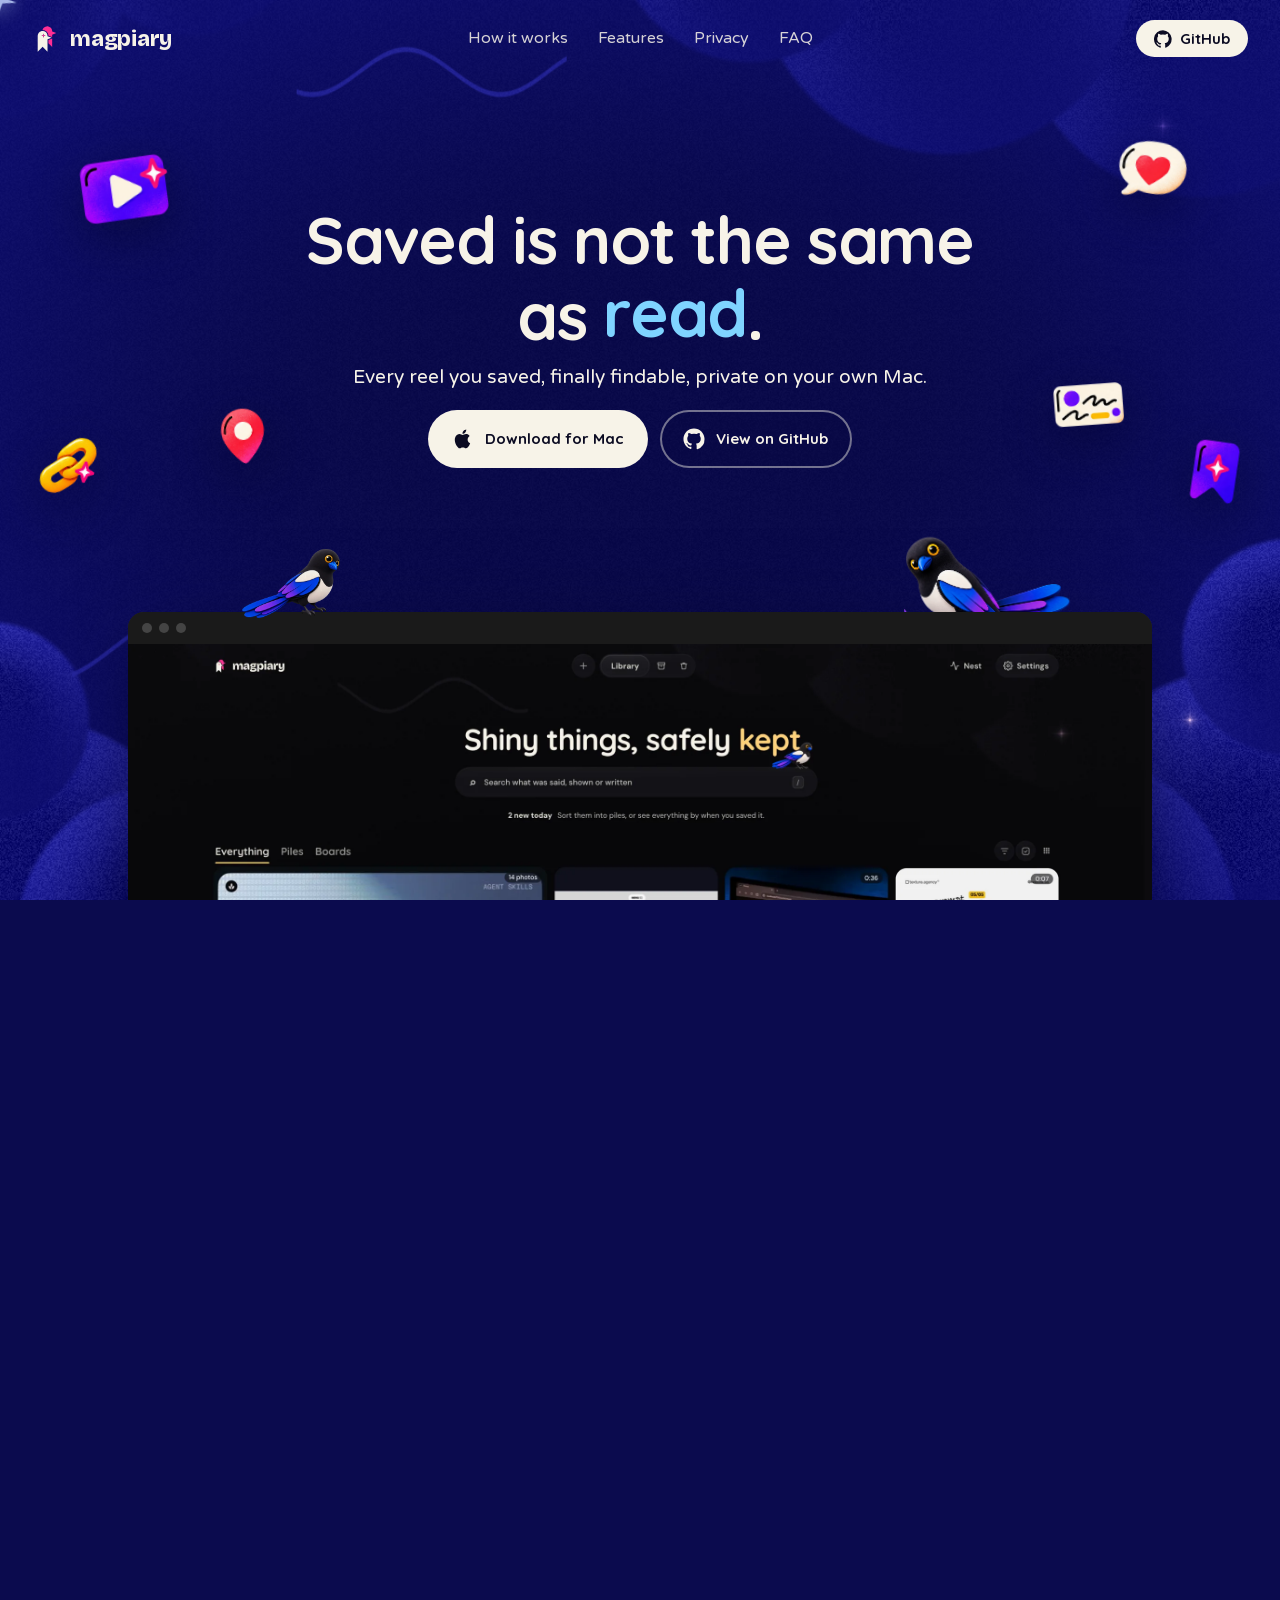
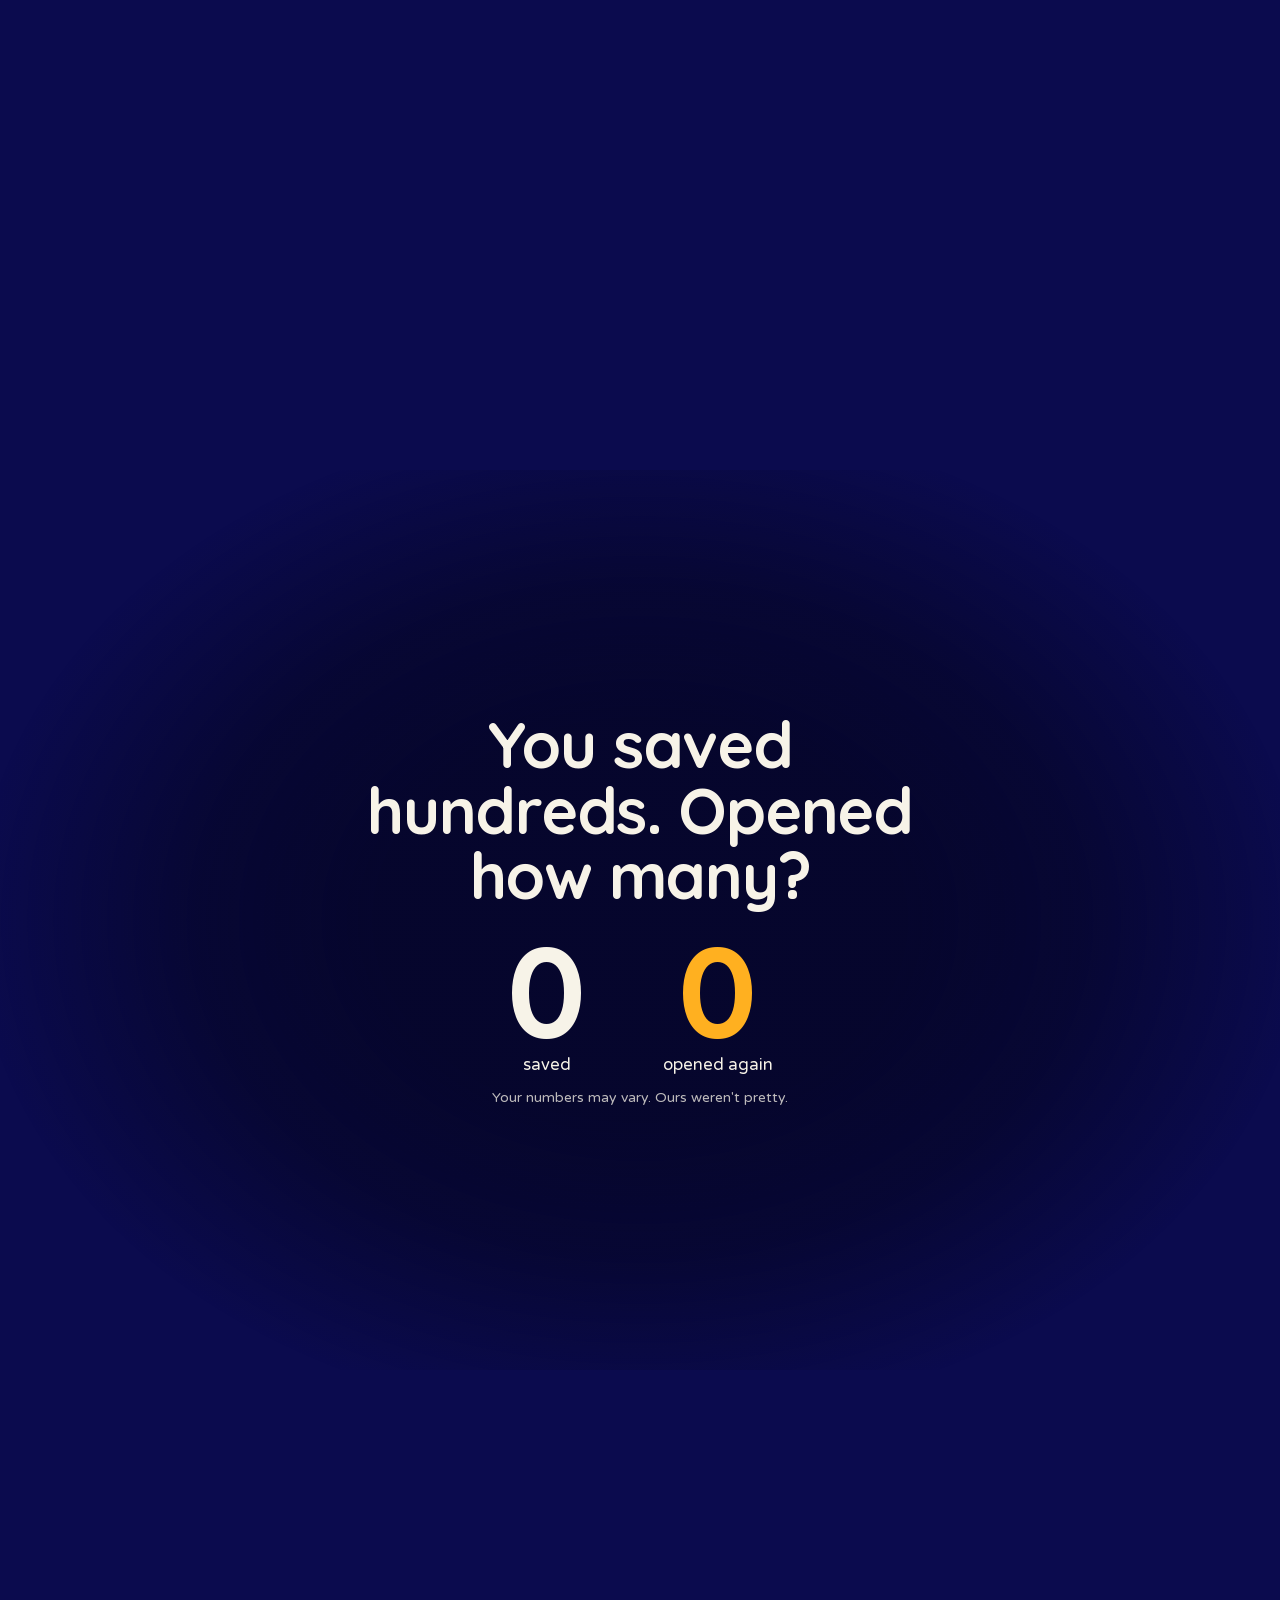
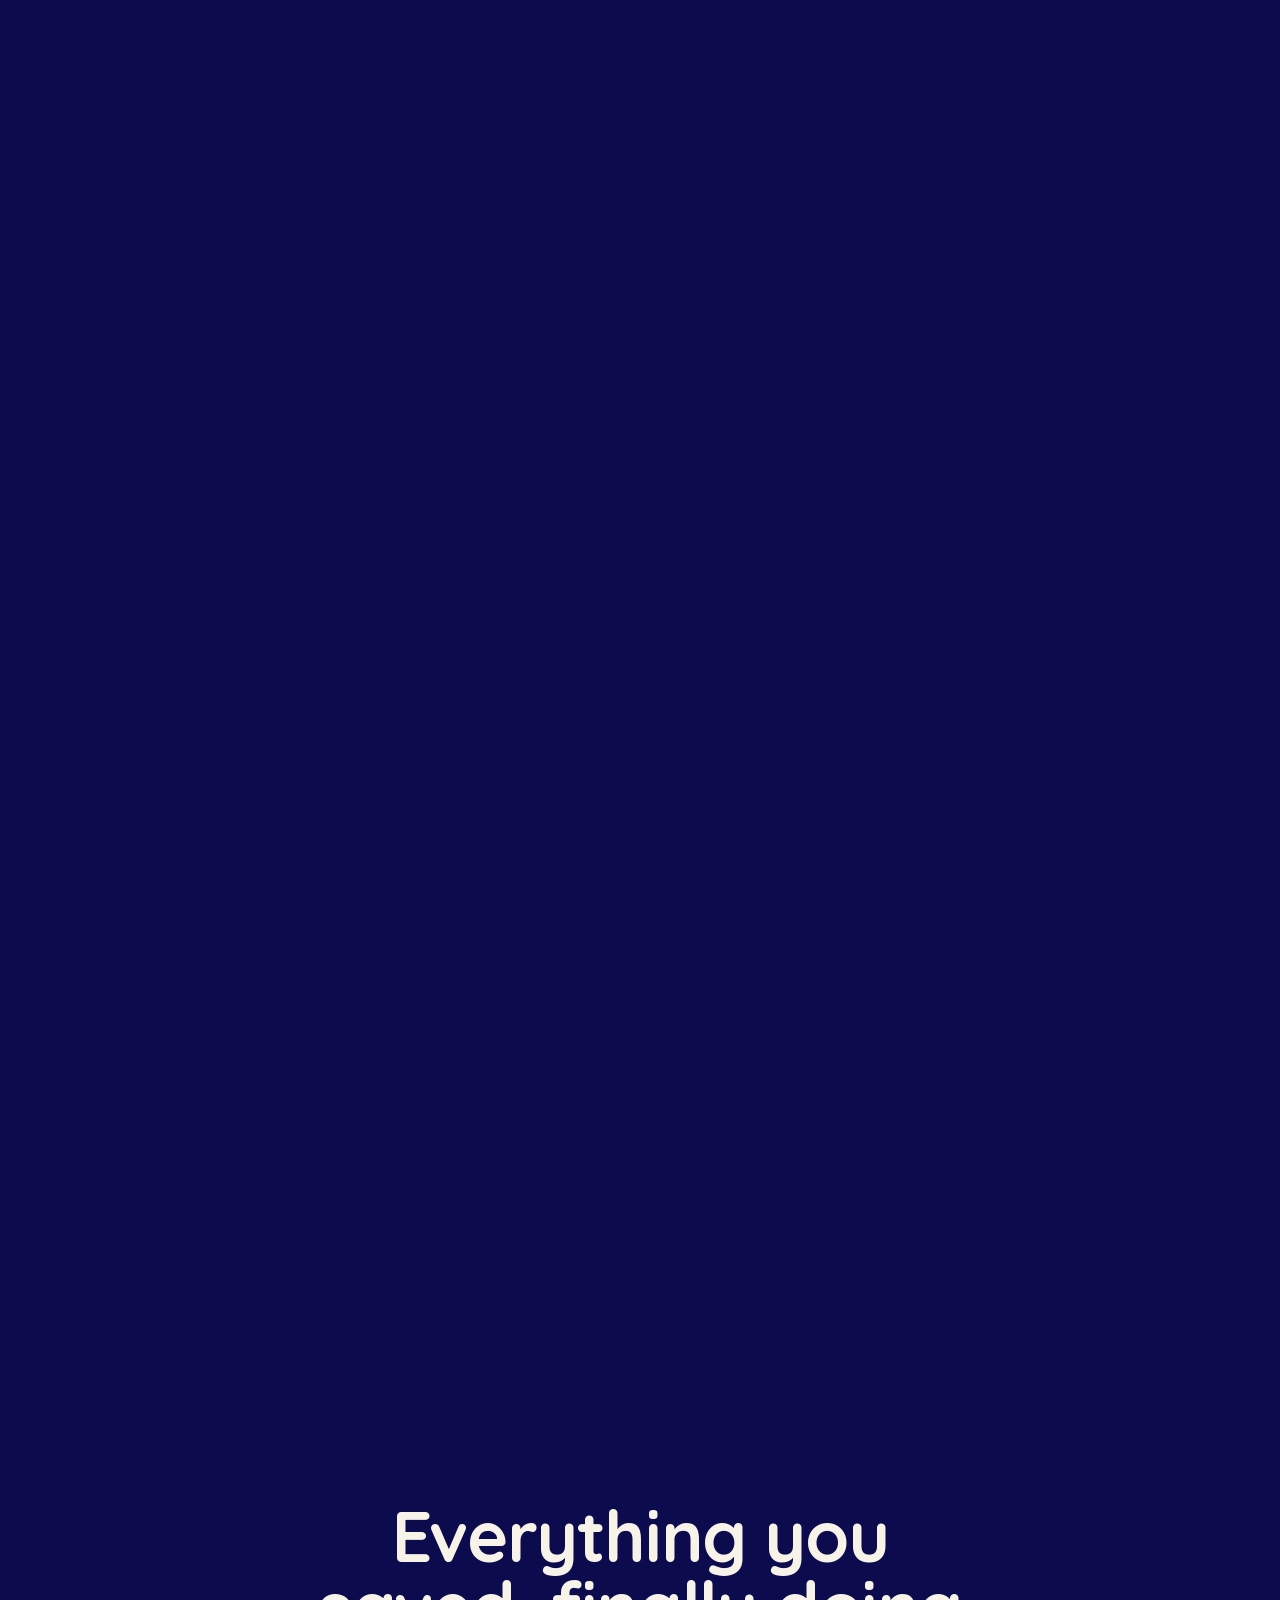
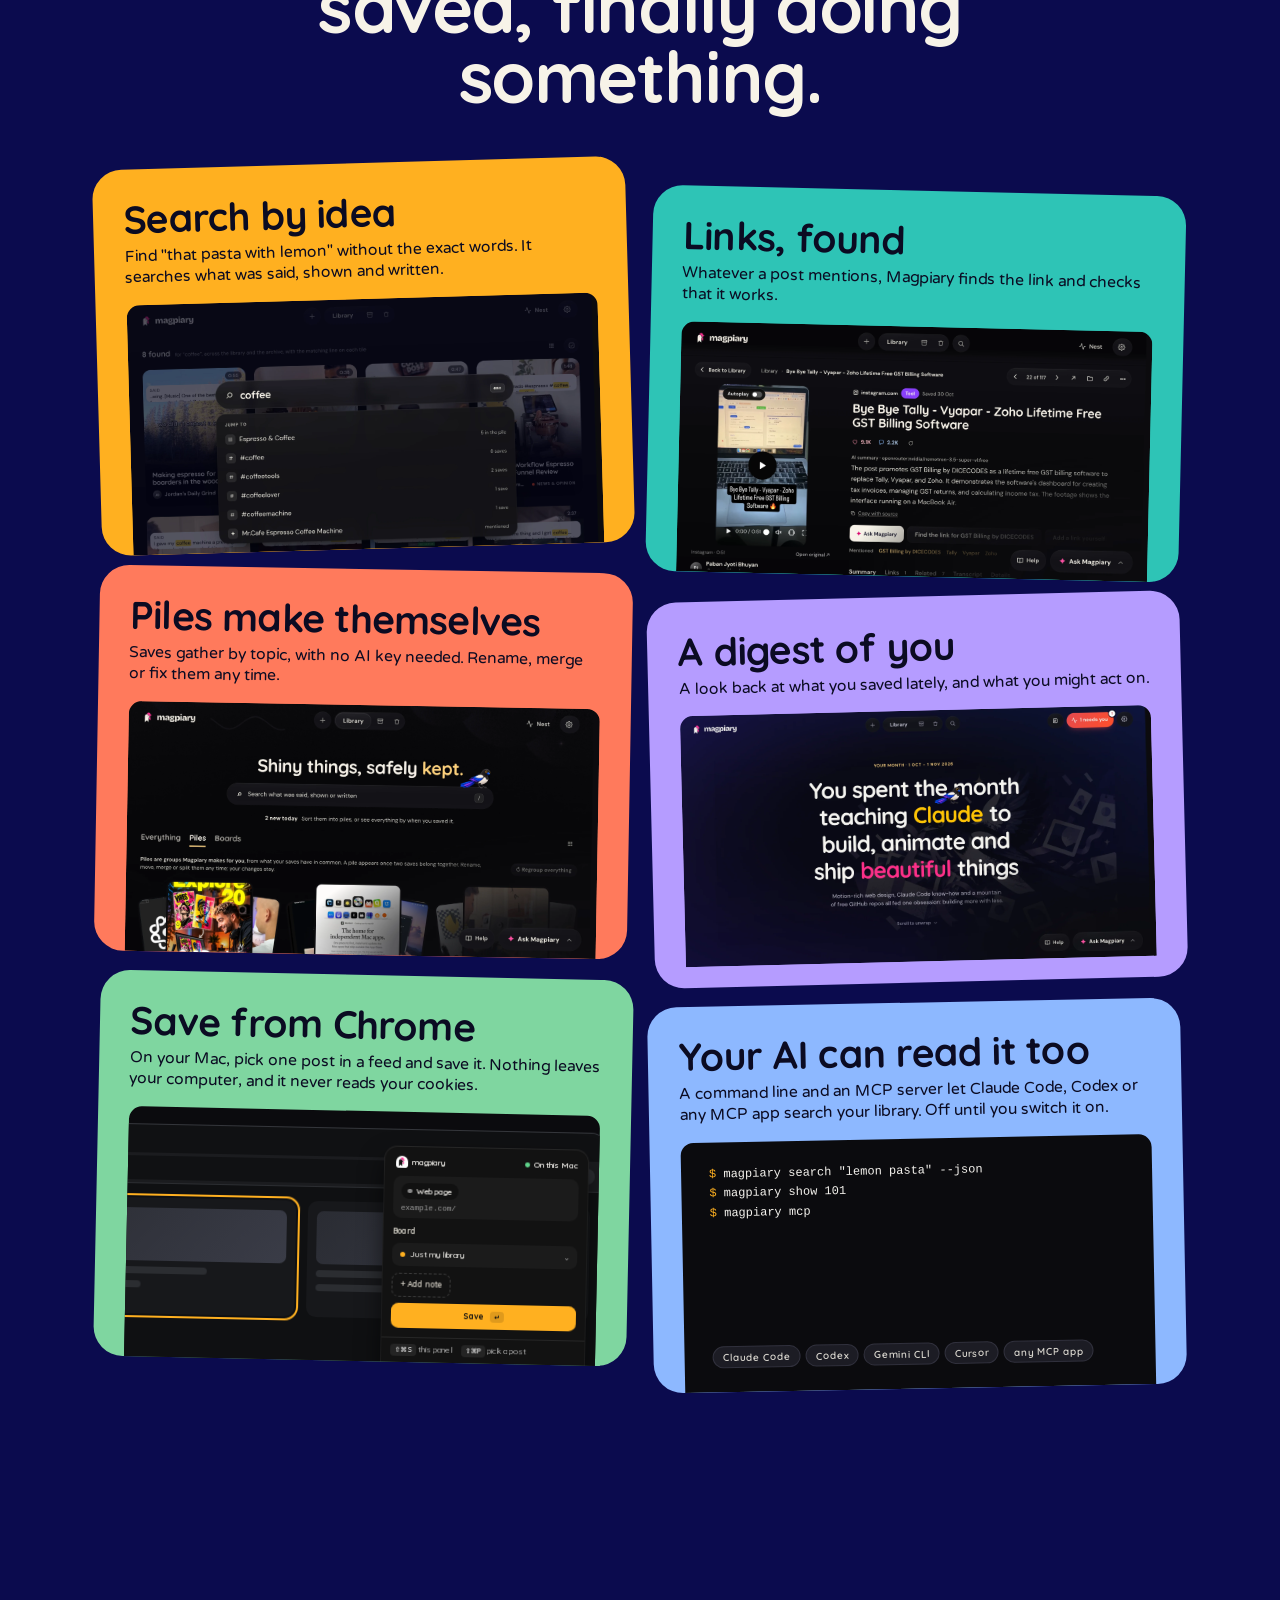
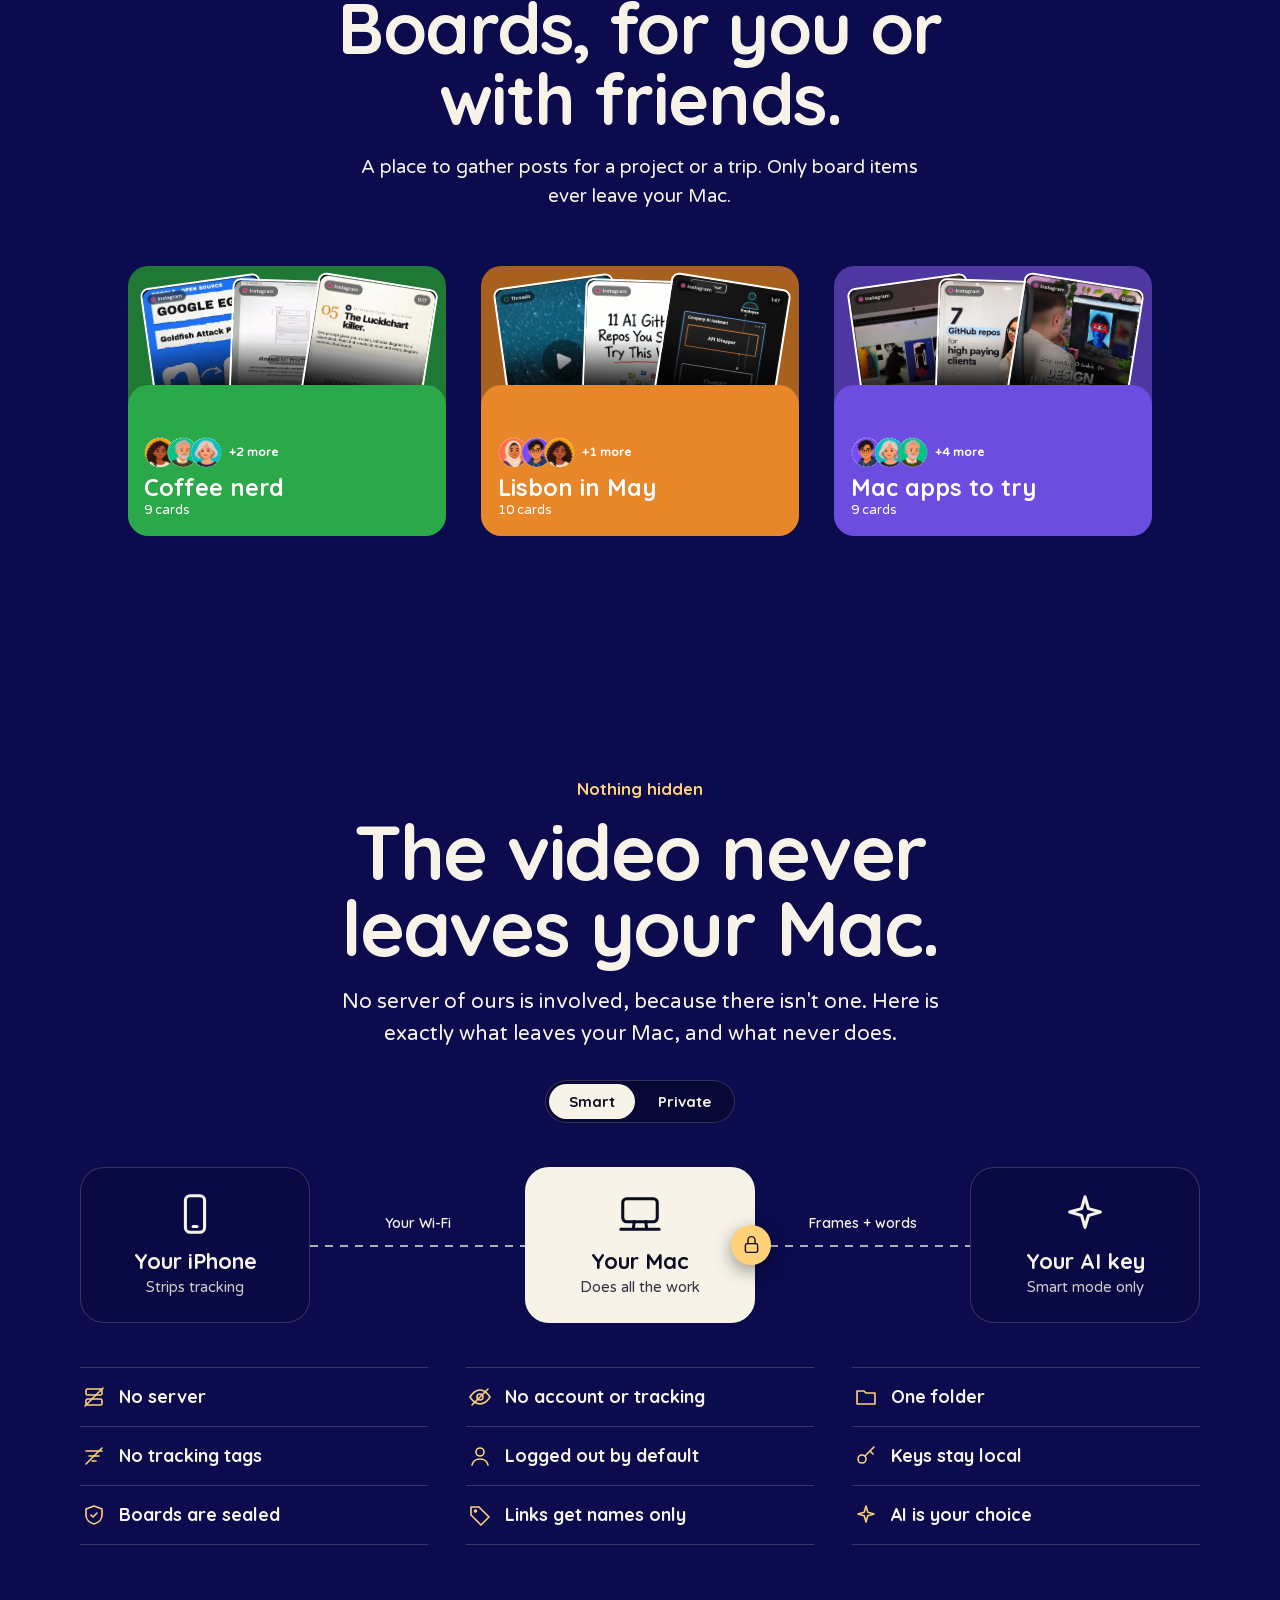
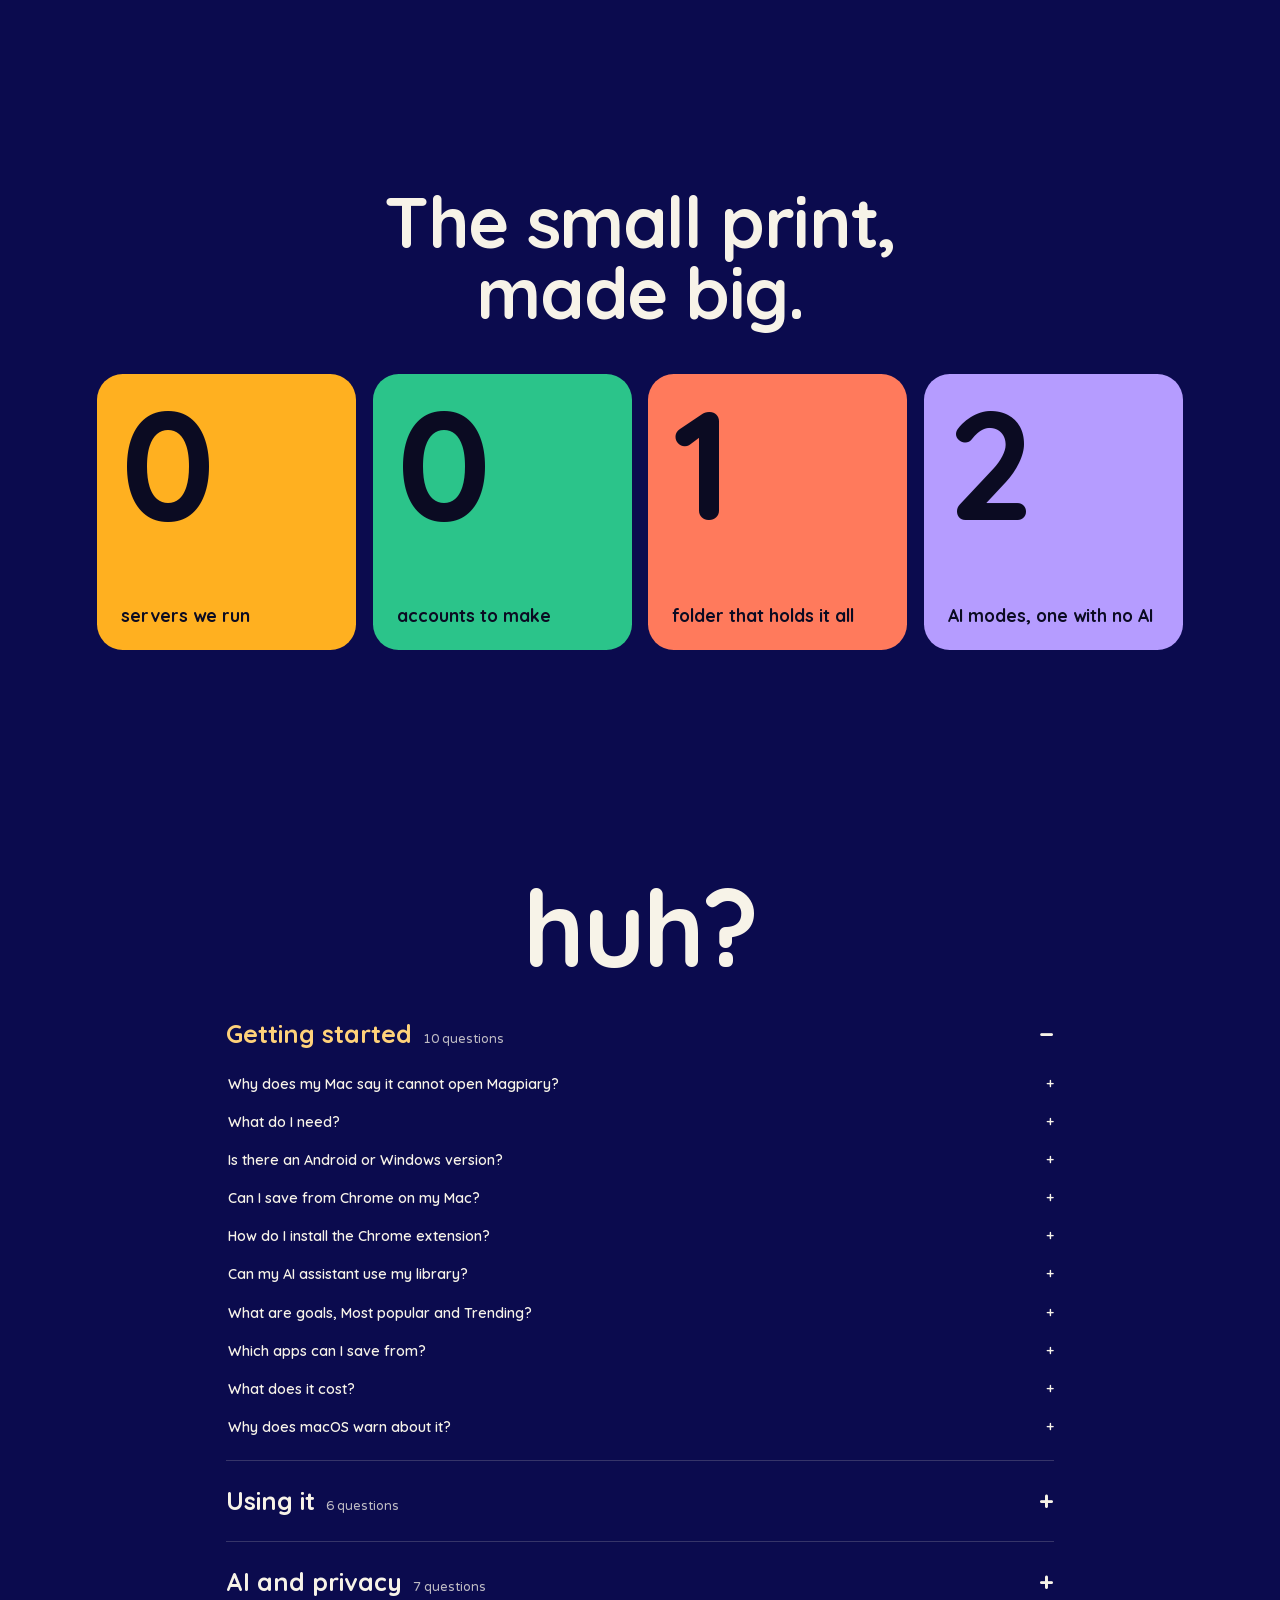
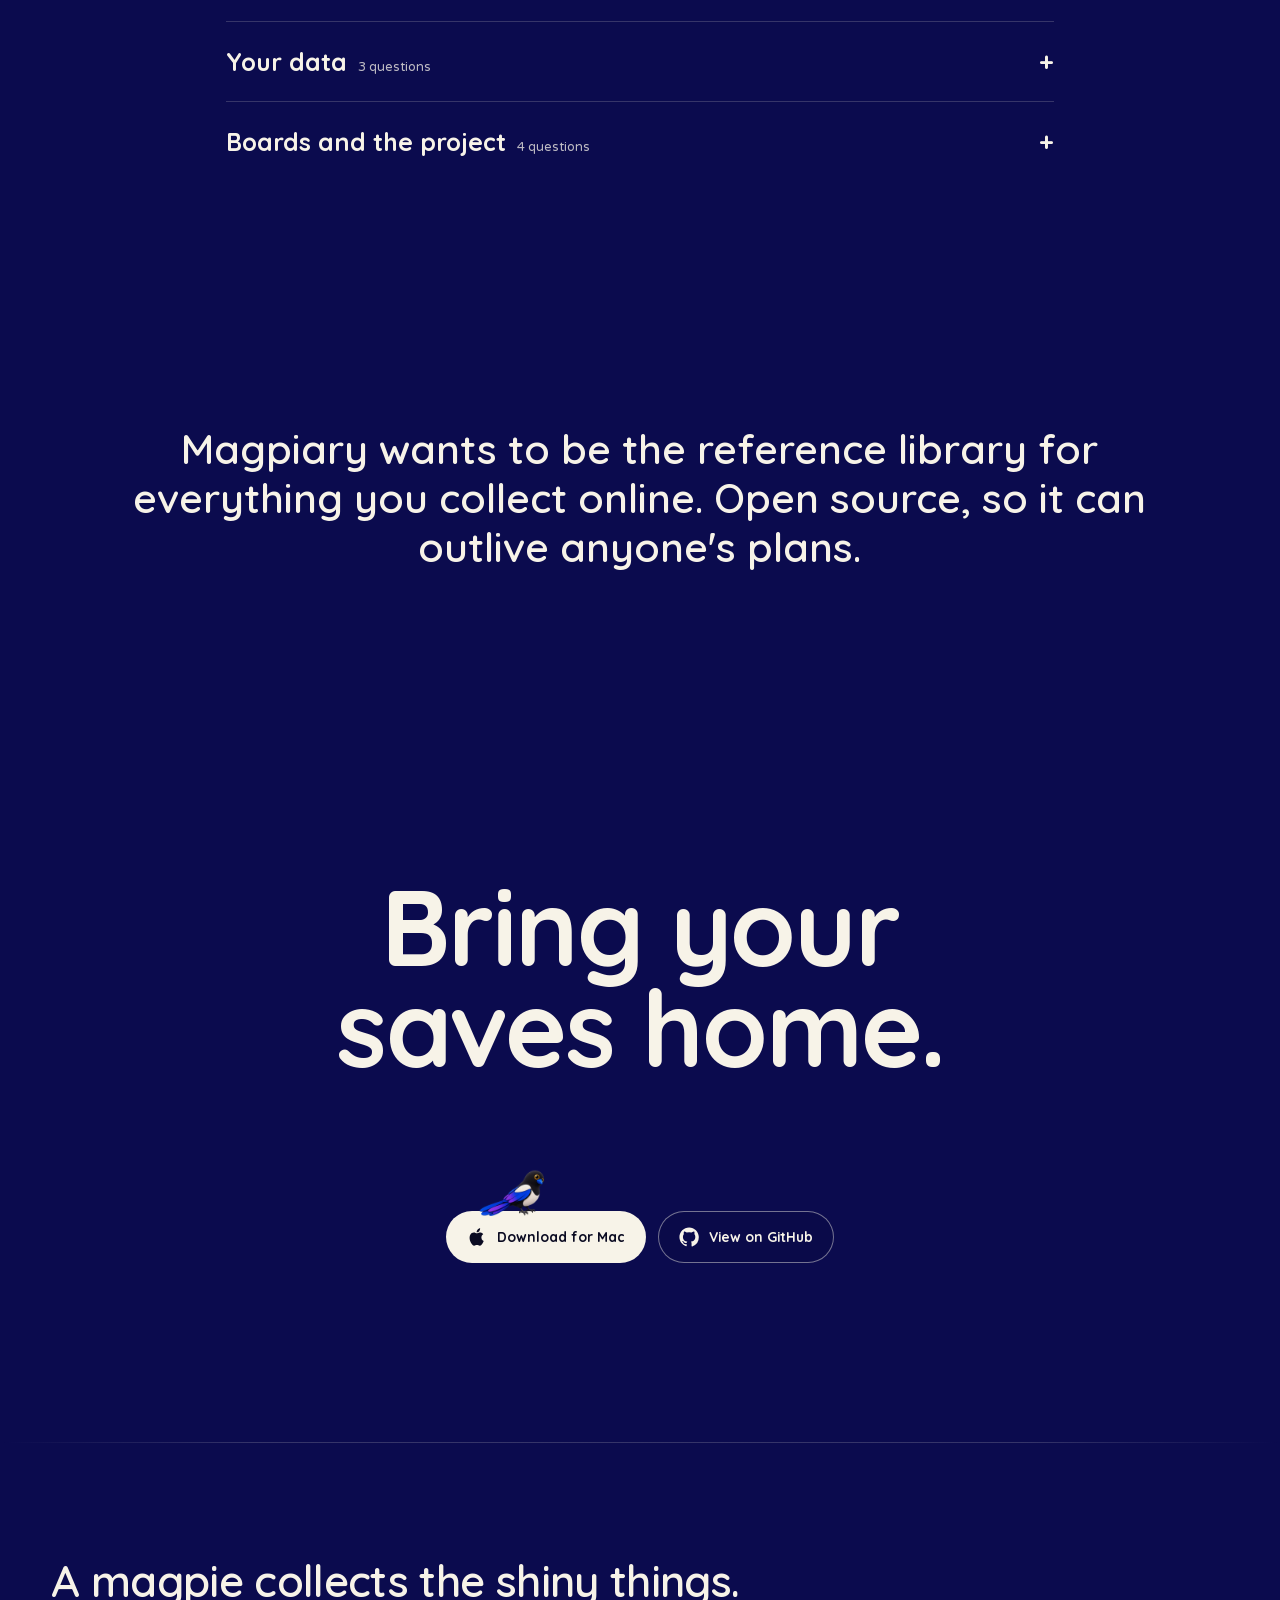
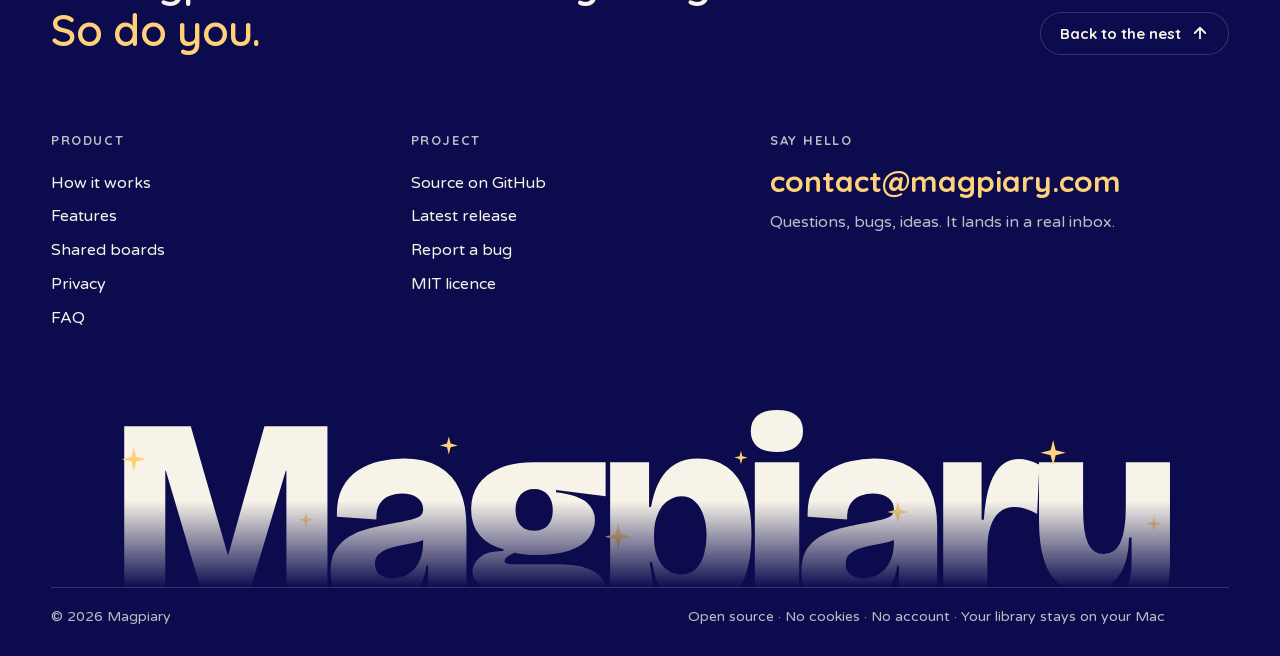
==== index.html @ 6fc35701 "Magpiary landing page" ====
<!doctype html>
<html lang="en">
<head>
<meta charset="utf-8">
<meta name="viewport" content="width=device-width, initial-scale=1">
<title>Magpiary</title>
<meta name="description" content="Every reel you saved, finally findable, private on your own Mac.">
<meta name="theme-color" content="#0C0C5A">
<link rel="icon" href="favicon.ico" sizes="any">
<link rel="icon" type="image/png" sizes="32x32" href="favicon-32.png">
<link rel="apple-touch-icon" href="apple-touch-icon.png">
<meta property="og:type" content="website">
<meta property="og:site_name" content="Magpiary">
<meta property="og:title" content="Magpiary: saved is not the same as found">
<meta property="og:description" content="Every reel you saved, finally findable, private on your own Mac.">
<meta property="og:url" content="https://magpiary.com/">
<meta property="og:image" content="https://magpiary.com/og-image.png">
<meta property="og:image:width" content="1200">
<meta property="og:image:height" content="630">
<meta name="twitter:card" content="summary_large_image">
<meta name="twitter:title" content="Magpiary: saved is not the same as found">
<meta name="twitter:description" content="Every reel you saved, finally findable, private on your own Mac.">
<meta name="twitter:image" content="https://magpiary.com/og-image.png">

<link rel="preload" href="fonts.css" as="style"><link rel="stylesheet" href="fonts.css">
<link rel="stylesheet" href="site.css">
</head>
<body>
<canvas id="bg" aria-hidden="true"></canvas>
<div id="load" aria-hidden="true"><div id="pill"></div><b id="count">0</b></div>
<svg id="cur" viewBox="0 0 56 56" aria-hidden="true"><path d="M28 0 L33 23 L56 28 L33 33 L28 56 L23 33 L0 28 L23 23Z"/></svg>

<div id="navfade" aria-hidden="true"></div>
<header class="nav" id="nav">
  <a href="#top" class="logo" data-logo aria-label="Magpiary"></a>
  <nav class="links"><a href="#how">How it works</a><a href="#features">Features</a><a href="#privacy">Privacy</a><a href="#faq">FAQ</a></nav>
  <a href="https://github.com/magpiary/magpiary" class="navcta" target="_blank" rel="noopener"><svg viewBox="0 0 24 24" aria-hidden="true"><path fill="currentColor" d="M12 .3a12 12 0 0 0-3.8 23.38c.6.12.83-.26.83-.57l-.02-2.2c-3.34.72-4.04-1.6-4.04-1.6-.55-1.4-1.34-1.77-1.34-1.77-1.08-.74.09-.73.09-.73 1.2.09 1.83 1.24 1.83 1.24 1.07 1.83 2.8 1.3 3.49 1 .1-.78.42-1.31.76-1.61-2.67-.3-5.47-1.33-5.47-5.93 0-1.31.47-2.38 1.24-3.22-.14-.3-.54-1.52.1-3.18 0 0 1-.32 3.3 1.23a11.500 11.500 0 0 1 6 0c2.28-1.55 3.29-1.23 3.29-1.23.64 1.66.24 2.88.12 3.18a4.65 4.65 0 0 1 1.23 3.22c0 4.61-2.8 5.63-5.48 5.92.42.36.81 1.1.81 2.22l-.01 3.29c0 .32.21.69.82.57A12 12 0 0 0 12 .3"/></svg>GitHub</a>
</header>

<main id="top">
<section class="hero" id="hero">
  <div class="layers" id="layers" aria-hidden="true">
    <img decoding="async" class="fl" src="art/item-01.webp" alt="" data-d="1.3" data-dx="-1" style="left:6%;top:17%;width:clamp(60px,7.6vw,145px);rotate:-8deg">
    <img decoding="async" class="fl" src="art/item-04.webp" alt="" data-d="1" data-dx="-1" style="left:17%;top:45%;width:clamp(38px,3.9vw,75px);rotate:-6deg">
    <img decoding="async" class="fl" src="art/item-03.webp" alt="" data-d=".8" data-dx="-1" style="left:3%;top:48%;width:clamp(42px,4.8vw,88px);rotate:8deg">
    <img decoding="async" class="fl" src="art/item-02.webp" alt="" data-d="1.2" data-dx="1" style="right:7%;top:15%;width:clamp(50px,6vw,112px);rotate:9deg">
    <img decoding="async" class="fl" src="art/item-07.webp" alt="" data-d=".9" data-dx="1" style="right:12%;top:42%;width:clamp(56px,6vw,119px);rotate:-5deg">
    <img decoding="async" class="fl" src="art/item-06.webp" alt="" data-d="1.5" data-dx="1" style="right:3%;top:48%;width:clamp(38px,4.1vw,78px);rotate:7deg">
  </div>
  <div class="herotext" id="herotext">
    <h1>Saved is not the <br class="m">same <br class="d">as <span class="rot" id="rot">found</span>.</h1>
    <p class="sub">Every reel you saved, finally findable, private on your own Mac.</p>
    <div id="cta"></div>
  </div>
  <div class="herostage" id="herostage">
    <div id="stagein">
    <div id="bird"><img decoding="async" src="art/bird.webp" alt="An illustrated magpie perched on the app window"><i class="lid" style="left:13.4%;top:9.2%;width:6.8%;height:13.7%"></i><i class="lid" style="left:3.4%;top:29.2%;width:4.9%;height:11.4%"></i></div>
    <div id="lander" aria-hidden="true"><img decoding="async" src="art/bird-a.webp" alt=""><img decoding="async" src="art/bird-b.webp" alt=""><img decoding="async" src="art/bird-c.webp" alt=""><img decoding="async" src="art/bird-d.webp" alt=""><img decoding="async" src="art/bird-l1.webp" alt=""><img decoding="async" src="art/bird-l2.webp" alt=""><img decoding="async" src="art/bird-l3.webp" alt=""><img decoding="async" src="art/bird-e.webp" alt=""><i class="lid" style="left:69.9%;top:57.8%;width:4.25%;height:5%"></i><i class="lid" style="left:76.3%;top:61.6%;width:1.4%;height:3.6%"></i></div>
    <div class="win" id="herowin"><div class="bar"><i></i><i></i><i></i></div><img loading="lazy" decoding="async" src="screens/library.webp" alt="The Magpiary library, a grid of saved posts"></div>
    </div>
  </div>
</section>

<section class="why" id="why"></section>

<section class="how" id="how"></section>

<section class="sec cen" id="features">
  <h2 class="big" data-rise>Everything you saved, finally doing something.</h2>
  <div class="tilts">
    <article class="tilt" style="--c:#FFB020"><h3>Search by idea</h3><p>Find "that pasta with lemon" without the exact words. It searches what was said, shown and written.</p><img src="screens/search.webp" alt="Search results in Magpiary" loading="lazy"></article>
    <article class="tilt" style="--c:#2EC4B6"><h3>Links, found</h3><p>Whatever a post mentions, Magpiary finds the link and checks that it works.</p><img src="screens/item.webp" alt="A saved post with its summary and links" loading="lazy"></article>
    <article class="tilt" style="--c:#FF7A5C"><h3>Piles make themselves</h3><p>Saves gather by topic, with no AI key needed. Rename, merge or fix them any time.</p><img src="screens/piles.webp" alt="Piles in Magpiary" loading="lazy"></article>
    <article class="tilt" style="--c:#B59CFF"><h3>A digest of you</h3><p>A look back at what you saved lately, and what you might act on.</p><img src="screens/digest.webp" alt="The Magpiary digest" loading="lazy"></article>
    <article class="tilt" style="--c:#7FD6A0"><h3>Save from Chrome</h3><p>On your Mac, pick one post in a feed and save it. Nothing leaves your computer, and it never reads your cookies.</p><div class="mock ext" aria-label="The Magpiary extension in a Chrome window"><div class="cw"><div class="ctabs"><i></i><i></i><i></i><b class="ctab">Feed</b><span class="cplus">+</span></div><div class="ctool"><span class="cnav">&#8249; &#8250; &#8635;</span><span class="caddr">example.social/feed</span><span class="cicons"><u class="puz"></u><u class="mp"></u><u class="cdots">&#8942;</u></span></div><div class="cpage"><div class="cp"><i></i><b></b><b></b></div><div class="cp pk"><i></i><b></b><b></b></div><div class="cp"><i></i><b></b><b></b></div></div><div class="xp"><div class="xh"><span class="xlg"><img decoding="async" src="art/ext-icon.png" alt="">magpiary</span><span class="xon"><i></i>On this Mac</span></div><div class="xc"><span class="xk"><i></i>Web page</span><code>example.com/</code></div><div class="xl2">Board</div><div class="xs"><span><i></i>Just my library</span><u>&#8964;</u></div><div class="xn">+ Add note</div><div class="xsv">Save <kbd>&#8629;</kbd></div><div class="xft"><p><span><kbd>&#8679;&#8984;S</kbd> this panel</span><span><kbd>&#8679;&#8984;P</kbd> pick a post</span></p><p class="lk"><u>Open library</u><u>Change shortcuts</u><u>Unpair</u></p></div></div></div></div></article>
    <article class="tilt" style="--c:#8DB8FF"><h3>Your AI can read it too</h3><p>A command line and an MCP server let Claude Code, Codex or any MCP app search your library. Off until you switch it on.</p><div class="mock cli" aria-label="Magpiary in the terminal"><pre><span class="d">$</span> magpiary search "lemon pasta" --json
<span class="d">$</span> magpiary show 101
<span class="d">$</span> magpiary mcp</pre><div class="tools"><span>Claude Code</span><span>Codex</span><span>Gemini CLI</span><span>Cursor</span><span>any MCP app</span></div></div></article>
  </div>
</section>

<section class="sec cen" id="boards">
  <h2 class="big" data-rise>Boards, for you or with friends.</h2>
  <p class="lead">A place to gather posts for a project or a trip. Only board items ever leave your Mac.</p>
  <div class="folders" id="folders"></div>
</section>

<section class="sec cen" id="privacy"></section>

<section class="sec cen" id="nums"><h2 class="big" data-rise>The small print, made big.</h2><div class="stats" id="stats"></div></section>

<section class="sec faqsec" id="faq"><h2 class="huh" data-rise>huh?</h2><div class="faq" id="faqs"></div></section>

<section class="sec cen vision"><p data-rise>Magpiary wants to be the reference library for everything you collect online. Open source, so it can outlive anyone's plans.</p></section>

<section class="end" id="install"><h2 data-rise>Bring your saves home.</h2><div id="cta2"></div></section>
</main>
<footer class="ft" id="foot">
  <div class="ft-top">
    <p class="ft-line">A magpie collects the shiny things. <em>So do you.</em></p>
    <a class="ft-up" href="#top">Back to the nest <svg viewBox="0 0 24 24" aria-hidden="true"><path d="M12 19V5M5 12l7-7 7 7" fill="none" stroke="currentColor" stroke-width="2.4" stroke-linecap="round" stroke-linejoin="round"/></svg></a>
  </div>
  <div class="ft-cols">
    <nav aria-label="Product"><h3>Product</h3><a href="#how">How it works</a><a href="#features">Features</a><a href="#boards">Shared boards</a><a href="#privacy">Privacy</a><a href="#faq">FAQ</a></nav>
    <nav aria-label="Project"><h3>Project</h3><a href="https://github.com/magpiary/magpiary" target="_blank" rel="noopener">Source on GitHub</a><a href="https://github.com/magpiary/magpiary/releases/latest" target="_blank" rel="noopener">Latest release</a><a href="https://github.com/magpiary/magpiary/issues" target="_blank" rel="noopener">Report a bug</a><a href="https://github.com/magpiary/magpiary/blob/main/LICENSE" target="_blank" rel="noopener">MIT licence</a></nav>
    <div class="ft-mail"><h3>Say hello</h3><a class="ft-addr" href="mailto:contact@magpiary.com">contact@magpiary.com</a><p>Questions, bugs, ideas. It lands in a real inbox.</p></div>
  </div>
  <div class="ft-word" aria-hidden="true"><span>M</span><span>a</span><span>g</span><span>p</span><span>i</span><span>a</span><span>r</span><span>y</span><i style="--x:6%;--y:22%;--s:16px;--d:0s"></i><i style="--x:21%;--y:58%;--s:10px;--d:1.3s"></i><i style="--x:33%;--y:16%;--s:12px;--d:0.6s"></i><i style="--x:47%;--y:64%;--s:18px;--d:2.1s"></i><i style="--x:58%;--y:24%;--s:9px;--d:0.9s"></i><i style="--x:71%;--y:52%;--s:14px;--d:1.7s"></i><i style="--x:84%;--y:18%;--s:17px;--d:0.3s"></i><i style="--x:93%;--y:60%;--s:10px;--d:2.4s"></i></div>
  <div class="ft-base"><span>© 2026 Magpiary</span><span>Open source · No cookies · No account · Your library stays on your Mac</span></div>
</footer>

<div class="review" id="review" aria-label="Compare options"></div>

<script defer src="vendor/gsap.min.js"></script>
<script defer src="vendor/ScrollTrigger.min.js"></script>
<script defer src="vendor/lenis.min.js"></script>
<script defer src="tiles-data.js"></script>
<script defer src="site.js"></script>
</body>
</html>
---- fonts.css ----
@font-face {
  font-family: 'Bricolage Grotesque';
  font-style: normal;
  font-weight: 800;
  font-stretch: 100%;
  font-display: swap;
  src: url(fonts/6bf17cb908.woff2) format('woff2');
  unicode-range: U+0000-00FF, U+0131, U+0152-0153, U+02BB-02BC, U+02C6, U+02DA, U+02DC, U+0304, U+0308, U+0329, U+2000-206F, U+20AC, U+2122, U+2191, U+2193, U+2212, U+2215, U+FEFF, U+FFFD;
}
@font-face {
  font-family: 'DM Sans';
  font-style: normal;
  font-weight: 400;
  font-display: swap;
  src: url(fonts/151a53ae17.woff2) format('woff2');
  unicode-range: U+0000-00FF, U+0131, U+0152-0153, U+02BB-02BC, U+02C6, U+02DA, U+02DC, U+0304, U+0308, U+0329, U+2000-206F, U+20AC, U+2122, U+2191, U+2193, U+2212, U+2215, U+FEFF, U+FFFD;
}
@font-face {
  font-family: 'DM Sans';
  font-style: normal;
  font-weight: 500;
  font-display: swap;
  src: url(fonts/151a53ae17.woff2) format('woff2');
  unicode-range: U+0000-00FF, U+0131, U+0152-0153, U+02BB-02BC, U+02C6, U+02DA, U+02DC, U+0304, U+0308, U+0329, U+2000-206F, U+20AC, U+2122, U+2191, U+2193, U+2212, U+2215, U+FEFF, U+FFFD;
}
@font-face {
  font-family: 'DM Sans';
  font-style: normal;
  font-weight: 700;
  font-display: swap;
  src: url(fonts/151a53ae17.woff2) format('woff2');
  unicode-range: U+0000-00FF, U+0131, U+0152-0153, U+02BB-02BC, U+02C6, U+02DA, U+02DC, U+0304, U+0308, U+0329, U+2000-206F, U+20AC, U+2122, U+2191, U+2193, U+2212, U+2215, U+FEFF, U+FFFD;
}
@font-face {
  font-family: 'JetBrains Mono';
  font-style: normal;
  font-weight: 500;
  font-display: swap;
  src: url(fonts/533c1157c0.woff2) format('woff2');
  unicode-range: U+0000-00FF, U+0131, U+0152-0153, U+02BB-02BC, U+02C6, U+02DA, U+02DC, U+0304, U+0308, U+0329, U+2000-206F, U+20AC, U+2122, U+2191, U+2193, U+2212, U+2215, U+FEFF, U+FFFD;
}
@font-face {
  font-family: 'Quicksand';
  font-style: normal;
  font-weight: 500;
  font-display: swap;
  src: url(fonts/422bee69c5.woff2) format('woff2');
  unicode-range: U+0000-00FF, U+0131, U+0152-0153, U+02BB-02BC, U+02C6, U+02DA, U+02DC, U+0304, U+0308, U+0329, U+2000-206F, U+20AC, U+2122, U+2191, U+2193, U+2212, U+2215, U+FEFF, U+FFFD;
}
@font-face {
  font-family: 'Quicksand';
  font-style: normal;
  font-weight: 600;
  font-display: swap;
  src: url(fonts/422bee69c5.woff2) format('woff2');
  unicode-range: U+0000-00FF, U+0131, U+0152-0153, U+02BB-02BC, U+02C6, U+02DA, U+02DC, U+0304, U+0308, U+0329, U+2000-206F, U+20AC, U+2122, U+2191, U+2193, U+2212, U+2215, U+FEFF, U+FFFD;
}
@font-face {
  font-family: 'Quicksand';
  font-style: normal;
  font-weight: 700;
  font-display: swap;
  src: url(fonts/422bee69c5.woff2) format('woff2');
  unicode-range: U+0000-00FF, U+0131, U+0152-0153, U+02BB-02BC, U+02C6, U+02DA, U+02DC, U+0304, U+0308, U+0329, U+2000-206F, U+20AC, U+2122, U+2191, U+2193, U+2212, U+2215, U+FEFF, U+FFFD;
}
@font-face {
  font-family: 'Varela Round';
  font-style: normal;
  font-weight: 400;
  font-display: swap;
  src: url(fonts/3d9286e76c.woff2) format('woff2');
  unicode-range: U+0000-00FF, U+0131, U+0152-0153, U+02BB-02BC, U+02C6, U+02DA, U+02DC, U+0304, U+0308, U+0329, U+2000-206F, U+20AC, U+2122, U+2191, U+2193, U+2212, U+2215, U+FEFF, U+FFFD;
}
---- fonts.css ----
@font-face {
  font-family: 'Bricolage Grotesque';
  font-style: normal;
  font-weight: 800;
  font-stretch: 100%;
  font-display: swap;
  src: url(fonts/6bf17cb908.woff2) format('woff2');
  unicode-range: U+0000-00FF, U+0131, U+0152-0153, U+02BB-02BC, U+02C6, U+02DA, U+02DC, U+0304, U+0308, U+0329, U+2000-206F, U+20AC, U+2122, U+2191, U+2193, U+2212, U+2215, U+FEFF, U+FFFD;
}
@font-face {
  font-family: 'DM Sans';
  font-style: normal;
  font-weight: 400;
  font-display: swap;
  src: url(fonts/151a53ae17.woff2) format('woff2');
  unicode-range: U+0000-00FF, U+0131, U+0152-0153, U+02BB-02BC, U+02C6, U+02DA, U+02DC, U+0304, U+0308, U+0329, U+2000-206F, U+20AC, U+2122, U+2191, U+2193, U+2212, U+2215, U+FEFF, U+FFFD;
}
@font-face {
  font-family: 'DM Sans';
  font-style: normal;
  font-weight: 500;
  font-display: swap;
  src: url(fonts/151a53ae17.woff2) format('woff2');
  unicode-range: U+0000-00FF, U+0131, U+0152-0153, U+02BB-02BC, U+02C6, U+02DA, U+02DC, U+0304, U+0308, U+0329, U+2000-206F, U+20AC, U+2122, U+2191, U+2193, U+2212, U+2215, U+FEFF, U+FFFD;
}
@font-face {
  font-family: 'DM Sans';
  font-style: normal;
  font-weight: 700;
  font-display: swap;
  src: url(fonts/151a53ae17.woff2) format('woff2');
  unicode-range: U+0000-00FF, U+0131, U+0152-0153, U+02BB-02BC, U+02C6, U+02DA, U+02DC, U+0304, U+0308, U+0329, U+2000-206F, U+20AC, U+2122, U+2191, U+2193, U+2212, U+2215, U+FEFF, U+FFFD;
}
@font-face {
  font-family: 'JetBrains Mono';
  font-style: normal;
  font-weight: 500;
  font-display: swap;
  src: url(fonts/533c1157c0.woff2) format('woff2');
  unicode-range: U+0000-00FF, U+0131, U+0152-0153, U+02BB-02BC, U+02C6, U+02DA, U+02DC, U+0304, U+0308, U+0329, U+2000-206F, U+20AC, U+2122, U+2191, U+2193, U+2212, U+2215, U+FEFF, U+FFFD;
}
@font-face {
  font-family: 'Quicksand';
  font-style: normal;
  font-weight: 500;
  font-display: swap;
  src: url(fonts/422bee69c5.woff2) format('woff2');
  unicode-range: U+0000-00FF, U+0131, U+0152-0153, U+02BB-02BC, U+02C6, U+02DA, U+02DC, U+0304, U+0308, U+0329, U+2000-206F, U+20AC, U+2122, U+2191, U+2193, U+2212, U+2215, U+FEFF, U+FFFD;
}
@font-face {
  font-family: 'Quicksand';
  font-style: normal;
  font-weight: 600;
  font-display: swap;
  src: url(fonts/422bee69c5.woff2) format('woff2');
  unicode-range: U+0000-00FF, U+0131, U+0152-0153, U+02BB-02BC, U+02C6, U+02DA, U+02DC, U+0304, U+0308, U+0329, U+2000-206F, U+20AC, U+2122, U+2191, U+2193, U+2212, U+2215, U+FEFF, U+FFFD;
}
@font-face {
  font-family: 'Quicksand';
  font-style: normal;
  font-weight: 700;
  font-display: swap;
  src: url(fonts/422bee69c5.woff2) format('woff2');
  unicode-range: U+0000-00FF, U+0131, U+0152-0153, U+02BB-02BC, U+02C6, U+02DA, U+02DC, U+0304, U+0308, U+0329, U+2000-206F, U+20AC, U+2122, U+2191, U+2193, U+2212, U+2215, U+FEFF, U+FFFD;
}
@font-face {
  font-family: 'Varela Round';
  font-style: normal;
  font-weight: 400;
  font-display: swap;
  src: url(fonts/3d9286e76c.woff2) format('woff2');
  unicode-range: U+0000-00FF, U+0131, U+0152-0153, U+02BB-02BC, U+02C6, U+02DA, U+02DC, U+0304, U+0308, U+0329, U+2000-206F, U+20AC, U+2122, U+2191, U+2193, U+2212, U+2215, U+FEFF, U+FFFD;
}
---- site.css ----
:root{--cream:#F7F3E8;--mut:rgba(247,243,232,.76);--line:rgba(247,243,232,.18);--ink:#0B0B22;--head:'Quicksand',system-ui,sans-serif;--body:'Varela Round',system-ui,sans-serif}
*{box-sizing:border-box}
html{background:#0B0B4E}
body{margin:0;color:var(--cream);font:18px/1.55 var(--body);-webkit-font-smoothing:antialiased;overflow-x:clip}
h1,h2,h3{font-family:var(--head);margin:0;font-weight:700;letter-spacing:-.02em}
img{display:block;max-width:100%}
a{color:inherit}
#bg{position:fixed;inset:0;width:100%;height:100%;z-index:-1;display:block}

#load{position:fixed;inset:0;z-index:80;display:flex;align-items:flex-end;justify-content:flex-end;padding:28px;overflow:hidden;pointer-events:none}
#pill{position:absolute;left:50%;top:50%;width:0;height:0;transform:translate(-50%,-50%);border-radius:999px;box-shadow:0 0 0 200vmax #07072A}
#count{position:relative;font:600 clamp(70px,14vw,180px)/.85 var(--head)}

/* the sparkle trails the normal cursor */
#cur{--sc:#FFD27A;position:fixed;left:0;top:0;width:34px;height:34px;margin:-17px 0 0 -17px;z-index:90;pointer-events:none;fill:var(--sc);filter:drop-shadow(0 0 10px var(--sc))}
.spk{position:fixed;left:0;top:0;width:9px;height:9px;z-index:89;pointer-events:none;background:#FFD27A;clip-path:polygon(50% 0,60% 40%,100% 50%,60% 60%,50% 100%,40% 60%,0 50%,40% 40%)}
@media (hover:none){#cur{display:none}}

.logo{display:inline-flex;align-items:center;gap:8px;font:800 22px/1 'Bricolage Grotesque',sans-serif;letter-spacing:-.01em;text-decoration:none}
.logo svg{width:30px;height:30px}
.nav{position:fixed;left:50%;top:0;transform:translateX(-50%);width:100%;z-index:50;display:grid;grid-template-columns:1fr auto 1fr;align-items:center;padding:20px 32px;transition:width .5s cubic-bezier(.2,.8,.2,1),top .5s,padding .5s,background .4s,border-radius .5s}
.nav .links{display:flex;gap:30px;font-size:16px}
.nav .links a{text-decoration:none;opacity:.86}.nav .links a:hover{opacity:1}
.navcta{justify-self:end;font:700 15px var(--head);text-decoration:none;background:var(--cream);color:var(--ink);padding:9px 18px;border-radius:99px;opacity:0;pointer-events:none;transition:opacity .35s}
.nav.slim{top:12px;width:min(860px,calc(100% - 24px));padding:9px 10px 9px 18px;border-radius:99px;background:rgba(10,10,50,.62);backdrop-filter:blur(14px);box-shadow:inset 0 0 0 1px var(--line)}
.nav.slim .navcta{opacity:1;pointer-events:auto}

.btn{display:inline-flex;align-items:center;justify-content:center;gap:11px;font:700 clamp(15px,min(1.1vw,2svh),19px)/1 var(--head);border-radius:99px;padding:clamp(12px,1.8svh,18px) clamp(20px,1.7vw,28px);text-decoration:none;border:2px solid transparent;transition:transform .25s cubic-bezier(.2,.8,.2,1),background .25s}
.btn:hover{transform:translateY(-3px)}
.btn svg{width:22px;height:22px;fill:currentColor;flex:none}
.btn.main{background:var(--cream);color:var(--ink)}
.btn.alt{border-color:rgba(247,243,232,.45);color:var(--cream);background:rgba(10,10,60,.25)}
.btn.alt:hover{background:rgba(247,243,232,.12)}
.ctawrap{display:flex;flex-direction:column;align-items:center}
.ctas{display:flex;gap:12px;flex-wrap:wrap;justify-content:center}
.term{display:inline-flex;align-items:center;gap:14px;margin-top:clamp(10px,1.6svh,16px);font:500 clamp(12px,1vw,15px) 'JetBrains Mono',monospace;background:rgba(5,5,35,.55);border:1px solid var(--line);border-radius:12px;padding:8px 8px 8px 14px}
.term button{font:inherit;font-size:12px;color:var(--cream);background:none;border:1px solid var(--line);border-radius:8px;padding:4px 9px;cursor:pointer}

/* the heading is centred in the space between the nav and the window, on any screen */
.hero{position:relative;height:100svh;overflow:hidden;--wintop:68svh;--navh:72px}
.herotext{position:absolute;z-index:3;left:0;right:0;top:var(--navh);height:calc(var(--wintop) - var(--navh));display:flex;flex-direction:column;align-items:center;justify-content:center;text-align:center;padding:0 20px 10px}
.hero h1{font-size:clamp(34px,min(5.1vw,8.6svh),122px);line-height:1.05}
.rot{display:inline-block;position:relative;vertical-align:bottom;height:1.16em;clip-path:inset(0 -60vw);white-space:nowrap;text-align:left}
.rot .w{position:absolute;left:50%;top:0;line-height:1.16;white-space:nowrap}
.rot i{font-style:normal;display:inline-block}
br.d{display:inline}
.sub{font-size:clamp(16px,min(1.5vw,2.5svh),28px);line-height:1.3;color:var(--cream);margin:clamp(8px,1.6svh,20px) 0 clamp(12px,2.2svh,28px);max-width:30em}
.herostage{position:absolute;left:50%;top:var(--wintop);width:min(80vw,129svh);transform-origin:50% 0;z-index:2}
.win{background:#0E0E0E;border-radius:16px;overflow:hidden;box-shadow:0 30px 90px -20px rgba(2,2,30,.8),inset 0 0 0 1px rgba(255,255,255,.12)}
.win .bar{display:flex;gap:7px;padding:11px 14px;background:#1A1A1A}
.win .bar i{width:10px;height:10px;border-radius:50%;background:#444}
#herowin{position:relative;z-index:2}
#lander,.lander2{position:absolute;z-index:3;left:7%;bottom:calc(100% - 6px);width:clamp(96px,min(14vw,24svh),280px);aspect-ratio:6/5;opacity:0;pointer-events:none}
#lander img,.lander2 img{position:absolute;inset:0;width:100%;height:100%;object-fit:contain;object-position:50% 100%;opacity:0}
#stagein{position:relative}
.lid{position:absolute;display:block;background:#17171C;border-radius:50%;transform:scaleY(0);transform-origin:50% 0}
#lander .lid,.lander2 .lid{visibility:hidden}#lander.perched .lid,.lander2.perched .lid{visibility:visible}
#bird>img{width:100%}
#bird{position:absolute;z-index:1;right:8%;top:0;width:clamp(100px,min(13vw,20svh),250px);transform:translateY(-92%);transform-origin:50% 100%}
.layers{position:absolute;inset:0;z-index:1;pointer-events:none}
.fl{position:absolute;filter:drop-shadow(0 16px 26px rgba(2,2,30,.45))}

/* saved wall */
.wpin{height:100svh;overflow:hidden;position:relative;display:flex;align-items:center;justify-content:center;text-align:center;padding:0 20px}
.wall{position:absolute;inset:-4%;display:grid;grid-template-columns:repeat(8,minmax(0,1fr));grid-auto-rows:minmax(0,1fr);gap:clamp(8px,1vw,14px);height:108%}
.wall img{width:100%;height:100%;object-fit:cover;object-position:top;border-radius:12px;min-height:0}
.pool{position:absolute;inset:0;z-index:1;background:radial-gradient(ellipse 52% 56% at 50% 50%,rgba(6,6,44,.97) 40%,rgba(6,6,44,.78) 66%,rgba(6,6,44,0) 100%)}
.wcol{position:relative;z-index:3;display:flex;flex-direction:column;align-items:center;width:100%}
.whyhead{font-size:clamp(34px,min(5vw,8svh),92px);line-height:1.02;max-width:14ch}
.swap{position:relative;width:100%;display:flex;justify-content:center;margin-top:clamp(14px,2.4svh,26px);min-height:clamp(120px,22svh,240px)}
.count{position:absolute;display:flex;gap:clamp(30px,6vw,110px);justify-content:center}
.count b{display:block;font:700 clamp(64px,min(10vw,16svh),190px)/.95 var(--head)}
.count span{color:var(--cream);font-size:clamp(15px,1.3vw,20px)}
.count .op b{color:#FFB020}
.small{position:absolute;top:100%;left:50%;transform:translateX(-50%);width:max-content;max-width:88vw;margin:8px 0 0;font-size:14px;color:var(--mut)}
.search{position:absolute;top:0;width:min(620px,88vw);display:flex;gap:12px;align-items:center;text-align:left;background:#15151A;border:1px solid rgba(255,255,255,.2);border-radius:99px;padding:15px 22px;font-size:clamp(16px,1.4vw,21px);min-height:58px;box-shadow:0 20px 60px -14px rgba(2,2,30,.85)}
.search svg{width:20px;height:20px;fill:none;stroke:currentColor;stroke-width:2;flex:none}
.found{position:absolute;top:70px;left:50%;height:clamp(240px,38svh,500px);aspect-ratio:1/1.3;border-radius:16px;overflow:hidden;background:#161616;box-shadow:0 30px 80px -10px rgba(2,2,30,.9);text-align:left;opacity:0}
.payoff{position:absolute;z-index:4;bottom:12svh;left:0;right:0;font:700 clamp(22px,2.6vw,40px)/1.1 var(--head);opacity:0;margin:0}

/* crisp zoom: the font size itself grows, so text is redrawn sharp every frame */
.zoomt{position:absolute;z-index:5;left:50%;top:50%;transform:translate(-50%,-50%);line-height:1;white-space:nowrap;opacity:0;pointer-events:none}

/* phone: flat front view, fixed 300x650 design size, scaled by --s */
.phonew{position:relative;width:calc(300px*var(--s));height:calc(650px*var(--s))}
.phone{position:absolute;left:0;top:0;width:300px;height:650px;transform:scale(var(--s));transform-origin:0 0;border-radius:46px;background:#000;box-shadow:0 0 0 5px #23232A,0 0 0 7px #4A4A55,0 40px 90px -20px rgba(2,2,30,.7)}
.scr{position:absolute;inset:7px;border-radius:40px;overflow:hidden;background:#000;font:14px/1.3 -apple-system,system-ui,sans-serif;color:#fff}
.island{position:absolute;z-index:6;left:50%;top:15px;width:84px;height:24px;margin-left:-42px;border-radius:99px;background:#000}
.layer{position:absolute;inset:0;opacity:0;transition:opacity .4s}
.layer.on{opacity:1}
.reel .shade{position:absolute;inset:0;background:linear-gradient(transparent 58%,rgba(0,0,0,.7))}
.reel .rows{right:20cqw}
.reel .n5{top:17cqw}.reel .al{top:58cqw}.reel .rows{top:99cqw}
.pcap{position:relative}
.rail{position:absolute;right:10px;bottom:92px;display:flex;flex-direction:column;gap:18px;align-items:center;font-size:11px}
.rail svg{width:30px;height:30px;fill:none;stroke:#fff;stroke-width:1.8;stroke-linejoin:round;stroke-linecap:round;display:block;margin:auto}
.who{position:absolute;left:16px;bottom:44px;right:66px}
.who b{display:block;margin-bottom:4px}
.pulse{position:absolute;z-index:5;width:46px;height:46px;margin:-23px 0 0 -23px;border-radius:50%;background:rgba(255,255,255,.55);opacity:0;pointer-events:none}
.shsheet{position:absolute;z-index:4;left:0;right:0;bottom:0;background:#F2F2F7;color:#111;border-radius:22px 22px 0 0;padding:16px 14px 30px;transform:translateY(102%);transition:transform .5s cubic-bezier(.2,.8,.2,1)}
.shsheet.on{transform:none}
.shline{height:5px;width:38px;border-radius:9px;background:#C7C7CC;margin:0 auto 12px}
.shapps{display:flex;justify-content:space-between;margin-bottom:12px}
.shapps div{width:50px;font-size:10px;text-align:center}
.shapps i{display:block;height:50px;border-radius:12px;margin-bottom:4px}
.shrow{display:flex;align-items:center;gap:11px;background:#fff;padding:11px;border-radius:11px;font-size:14px;margin-top:7px}
.shrow svg{width:26px;height:26px;flex:none}
.shrow.me{font-weight:700}
.cleanbox{position:absolute;inset:0;background:#101018;display:flex;flex-direction:column;justify-content:center;padding:22px;gap:12px}
.url{font:500 14px/1.4 'JetBrains Mono',monospace;overflow-wrap:anywhere;background:#1F1F2B;padding:14px;border-radius:12px}
.url s{color:#FF7A5C;display:block;animation:blow 2.8s ease-in infinite}
@keyframes blow{0%,30%{opacity:1;transform:none;filter:none}75%,100%{opacity:0;transform:translate(46px,-20px) rotate(4deg);filter:blur(6px)}}
.ok{color:#8FE5C2;font-size:14px}
.banner{position:absolute;z-index:5;left:10px;right:10px;top:48px;background:rgba(245,245,247,.97);color:#111;border-radius:18px;padding:10px;display:flex;gap:10px;align-items:center;font-size:12.5px;line-height:1.3;box-shadow:0 10px 26px rgba(0,0,0,.35);transform:translateY(-130px);transition:transform .45s cubic-bezier(.2,1.1,.3,1)}
.banner.on{transform:none}
.queued{background:#fff;color:#111;border-radius:16px;padding:14px;display:flex;gap:12px;align-items:center}
.qart{position:relative;flex:none;width:40px;height:52px;border-radius:8px;overflow:hidden}

/* the finger: tip at 47.9% across, 8.85% down */
.finger{position:absolute;z-index:8;left:0;top:0;width:430px;height:645px;pointer-events:none;opacity:0;transform-origin:47.9% 8.85%;rotate:-12deg}
.finger img{width:100%;height:100%;display:block}


.how{position:relative;z-index:2}
body:not(.static) .how{margin-top:-100svh}
.pline{position:absolute;left:0;right:0;top:0;height:3px;z-index:30;background:rgba(247,243,232,.12)}
.pline i{display:block;height:100%;width:100%;background:var(--cream);transform:scaleX(0);transform-origin:0 0}
.stageA{height:100svh;position:relative;overflow:hidden;--capH:clamp(150px,25svh,236px);--s:var(--ps,.8)}
.cap{position:absolute;z-index:12;left:0;right:0;top:clamp(74px,10.5svh,112px);text-align:center;padding:0 24px;pointer-events:none}
.cap h3{font-size:clamp(24px,min(2.7vw,4.6svh),48px);line-height:1.1}
.cap p{margin:clamp(8px,1.3svh,14px) auto 0;max-width:640px;font-size:clamp(15px,1.15vw,19px);line-height:1.45}
.pa{position:absolute;left:50%;top:calc(var(--capH) + 10px);transform:translateX(-50%);transition:transform .7s cubic-bezier(.3,.9,.2,1),opacity .4s}
.mb{position:absolute;left:50%;top:calc(var(--capH) + 8px);width:min(78vw,calc((100svh - var(--capH) - 56px)*1.6));transform:translateX(-50%) translateX(70vw) scale(.8);opacity:0;transform-origin:50% 0;transition:transform .7s cubic-bezier(.3,.9,.2,1),opacity .4s}
.macw{position:relative;background:#0f0f0f;border-radius:14px;overflow:hidden;box-shadow:0 30px 90px -20px rgba(2,2,30,.85),inset 0 0 0 1px rgba(255,255,255,.14)}
.how[data-s="1"] .pa{transform:translateX(-50%) translateX(-34vw) scale(.8);transform-origin:50% 0}
.how[data-s="1"] .mb{transform:translateX(-50%) translateX(12vw) scale(.78);opacity:1}
.how[data-s="2"] .pa,.how[data-s="3"] .pa,.how[data-s="4"] .pa,.how[data-s="5"] .pa,.how[data-s="6"] .pa{transform:translateX(-50%) translateX(-90vw) scale(.6);opacity:0}
.how[data-s="2"] .mb,.how[data-s="4"] .mb,.how[data-s="5"] .mb,.how[data-s="6"] .mb{transform:translateX(-50%);opacity:1}
.how[data-s="3"] .mb{transform:translateX(-50%) translateX(-13vw) scale(.8);opacity:1}
/* the AI you chose */
.ais{position:absolute;z-index:11;right:clamp(16px,5vw,110px);top:calc(var(--capH) + 8vh);width:clamp(150px,17vw,280px);display:grid;gap:clamp(7px,1.1svh,12px);opacity:0;transform:translateX(60px);transition:transform .6s cubic-bezier(.3,.9,.2,1),opacity .35s;pointer-events:none}
.how[data-s="3"] .ais{opacity:1;transform:none}
.ainote{font:500 clamp(12px,.9vw,14px)/1.3 var(--body);color:#8FE5C2;margin-top:4px}
.aih{font:700 clamp(13px,1vw,16px)/1.2 var(--head);margin-bottom:3px}
.aib{display:flex;align-items:center;gap:10px;background:rgba(8,8,44,.62);border:1px solid var(--line);border-radius:14px;padding:clamp(9px,1.4svh,14px) 14px;font:700 clamp(13px,1.05vw,17px)/1 var(--head);opacity:.5;transition:box-shadow .3s,transform .3s,background .3s}
.aib i{width:10px;height:10px;border-radius:50%;flex:none}
.aib small{margin-left:auto;font:500 11px var(--body);opacity:.8}
.aib.pick{opacity:1;background:var(--cream);color:var(--ink);border-color:transparent}
.aib.hit{transform:scale(1.06);box-shadow:0 0 0 4px rgba(255,210,122,.75)}
.pieces{position:absolute;inset:0;z-index:13;pointer-events:none;overflow:visible}
.pc{position:absolute;left:0;top:0;opacity:0;border-radius:10px;overflow:hidden;box-shadow:0 12px 26px rgba(2,2,30,.5)}
.pc.fr{width:clamp(44px,5vw,78px);aspect-ratio:3/4}
.pc.wd,.pc.sm{white-space:nowrap;background:var(--cream);color:var(--ink);border-radius:99px;padding:7px 13px;font:700 clamp(11px,.95vw,14px)/1 var(--head)}
.pc.sm{display:flex;align-items:center;gap:6px;background:#FFD27A}
/* the flying post */
.card{position:absolute;left:0;top:0;z-index:13;width:220px;aspect-ratio:1/1.3;border-radius:14px;overflow:hidden;background:#15151A;box-shadow:0 18px 44px rgba(3,3,30,.5);opacity:0;pointer-events:none;transform-origin:50% 50%}

/* drawn art: everything is in container units, so one drawing works from phone to thumbnail */
.art{container-type:inline-size;position:absolute;inset:0;overflow:hidden;color:#fff;font-family:var(--head)}
.a-reel{background:radial-gradient(90% 60% at 80% 12%,#7C4DFF 0,transparent 70%),linear-gradient(165deg,#10105A,#2347FF 72%,#12B981 130%)}
.a-reel .n5{position:absolute;left:7cqw;top:9cqw;font:800 46cqw/.85 'Bricolage Grotesque',sans-serif;color:#FFB020}
.a-reel .al{position:absolute;left:8cqw;right:8cqw;top:50cqw;font:800 11cqw/1.04 'Bricolage Grotesque',sans-serif}
.a-reel .rows{position:absolute;left:8cqw;right:8cqw;top:93cqw;display:grid;gap:2.2cqw;font:600 5.2cqw/1 'JetBrains Mono',monospace}
.a-reel .rows div{display:flex;align-items:center;gap:2.4cqw;background:rgba(5,5,40,.5);padding:2.6cqw 3cqw;border-radius:2.6cqw}
.a-reel .rows i{width:2.6cqw;height:2.6cqw;border-radius:50%;background:#5CE6B0}
.a-reel .rows s{margin-left:auto;text-decoration:none;color:#FFD27A}
.rplay{position:absolute;right:6cqw;top:7cqw;width:8cqw;height:8cqw;fill:#fff;opacity:.34}
.a-term{background:#07140F}
.a-term>div{position:relative;left:8cqw;top:9cqw;font:600 6cqw/1.7 'JetBrains Mono',monospace;color:#CFE}
.a-term>.g{color:#5CE6B0}
.a-term b{position:absolute;left:8cqw;right:8cqw;top:62cqw;font:800 12cqw/1.05 'Bricolage Grotesque',sans-serif;color:#fff}
.a-repo{background:linear-gradient(160deg,#2A1486,#FF6B4A 150%)}
.a-repo .rc{position:absolute;left:8cqw;right:8cqw;top:9cqw;background:#fff;color:#111;border-radius:4cqw;padding:5cqw;font:500 5.4cqw/1.25 var(--body)}
.a-repo u{display:block;text-decoration:none;font:700 7cqw 'JetBrains Mono',monospace;color:#2a62f0}
.a-repo .r2{top:62cqw}.a-repo p{margin:2cqw 0}.a-repo span{color:#a8730a;font-weight:700}
.a-talk{background:linear-gradient(170deg,#043D35,#00A37A)}
.a-talk b{position:absolute;left:8cqw;right:8cqw;top:9cqw;font:800 15cqw/1.02 'Bricolage Grotesque',sans-serif}
.a-talk .bars{position:absolute;left:8cqw;right:8cqw;top:66cqw;display:grid;gap:3cqw}
.a-talk .bars i{height:4cqw;border-radius:9cqw;background:rgba(255,255,255,.75)}.a-talk .bars i:nth-child(2){width:72%}.a-talk .bars i:nth-child(3){width:88%}.a-talk .bars i:nth-child(4){width:48%}

/* the app, in design pixels */
.app{position:absolute;left:0;top:0;transform-origin:0 0;background:#0f0f0f;color:#f5f3ee;font:15px/1.4 'DM Sans',system-ui,sans-serif;overflow:hidden}
.abar{position:absolute;left:40px;right:40px;top:22px;display:flex;align-items:center;gap:14px;height:44px}
.abar .logo{font-size:21px;flex:none}.abar .logo svg{width:27px;height:27px}
.asb{display:flex;align-items:center;gap:9px;width:360px;height:42px;background:#1c1c1c;border-radius:99px;padding:0 14px;color:#97948b;font-size:14px;white-space:nowrap}
.asb svg{width:15px;height:15px;fill:none;stroke:currentColor;stroke-width:2;flex:none}.asb span{flex:1;overflow:hidden}
.app kbd{font:12px 'DM Sans',sans-serif;background:#2a2a2a;border-radius:6px;padding:2px 7px;color:#b9b6ae}
.aplus{width:34px;height:34px;border-radius:50%;background:#f5f3ee;color:#111;display:flex;align-items:center;justify-content:center;font:500 20px/1 system-ui;flex:none}
.seg{background:#1c1c1c;border-radius:99px;padding:9px 16px;font-weight:700;font-size:14px}.grow{flex:1}
.set{font-size:14px;color:#b9b6ae}
.nestp{display:inline-flex;align-items:center;gap:7px;font-size:14px;font-weight:700;border-radius:99px;padding:9px 13px;color:#b9b6ae}
.nestp svg{width:17px;height:17px;fill:none;stroke:currentColor;stroke-width:2;flex:none}
.nestp .nline{display:none}
.nestp[data-mood=working]{background:linear-gradient(135deg,#ff2e93,#f5a300);color:#fff;padding-right:16px;box-shadow:0 8px 20px -10px #ff2e93}
.nestp[data-mood=working] .lbl{display:none}.nestp[data-mood=working] .nline{display:inline}
.ahd{position:absolute;left:40px;right:40px;top:88px;display:flex;align-items:baseline;gap:14px;transition:opacity .3s}
.ahd h4{margin:0;font:800 33px/1.1 'Bricolage Grotesque',sans-serif;letter-spacing:-.02em}.ahd em{font-style:normal;color:#ff2e93}.ahd span{font-size:14px;color:#97948b}
.agrid{position:absolute;inset:0}
.t{position:absolute;left:0;top:0;border-radius:16px;overflow:hidden;background:#161616}
.t>img{width:100%;height:100%;object-fit:cover;object-position:top}
.pic{position:absolute;inset:0;transition:filter .5s}
.lab{position:absolute;left:0;right:0;bottom:0;padding:44px 15px 14px;background:linear-gradient(to top,#111 58%,transparent);z-index:2}
.tt{font:700 16px/1.17 'Bricolage Grotesque',sans-serif;letter-spacing:-.015em;height:37px;overflow:hidden}
.me{display:flex;align-items:center;gap:7px;margin-top:8px;font-size:12px;height:22px;white-space:nowrap;overflow:hidden}
.av{flex:none;width:21px;height:21px;border-radius:50%;background:#333;display:flex;align-items:center;justify-content:center;font:700 8.5px var(--head);font-style:normal}
.step{font-weight:600;font-size:12.5px;overflow:hidden;text-overflow:ellipsis}
.kd{margin-left:auto;display:inline-flex;align-items:center;gap:5px;font-size:10px;font-weight:700;letter-spacing:.06em;text-transform:uppercase;color:rgba(255,255,255,.72);flex:none}
.kd i{width:6px;height:6px;border-radius:50%}
.srcp,.durp{position:absolute;top:10px;z-index:2;background:rgba(0,0,0,.55);font-size:11.5px;padding:3px 9px;border-radius:99px}.srcp{left:10px}.durp{right:10px}
/* a post still being worked on: same as the app's .tile.pend */
.t.pend .pic{filter:grayscale(.85)}.t.pend .lab{background:linear-gradient(to top,#1c1c1c 58%,transparent);color:#b9b6ae}.t.pend .kd{display:none}.t.pend .step{font-weight:500}
.tbar{position:absolute;z-index:3;left:0;right:0;bottom:0;height:3px;background:rgba(255,255,255,.1);opacity:0}.t.pend .tbar{opacity:1}
.tbar i{display:block;height:100%;background:linear-gradient(90deg,#ff2e93,#f5a300);transform:scaleX(0);transform-origin:0 0}
.lockb{position:absolute;z-index:4;left:50%;top:36%;transform:translate(-50%,8px);white-space:nowrap;background:#8FE5C2;color:#07241A;font:700 13px var(--head);padding:6px 11px;border-radius:99px;opacity:0;transition:opacity .3s,transform .3s}
.lockb::before{content:"🔒 "}.t.locked .lockb{opacity:1;transform:translate(-50%,0)}
.askb{position:absolute;right:26px;bottom:22px;z-index:4;display:flex;align-items:center;gap:8px;background:#1c1c1c;border-radius:99px;padding:12px 18px;font:700 15px 'Bricolage Grotesque',sans-serif;box-shadow:0 10px 30px rgba(0,0,0,.5)}
.aspark{width:1em;height:1em;background:#E040C0;flex:none;clip-path:polygon(50% 0,60% 40%,100% 50%,60% 60%,50% 100%,40% 60%,0 50%,40% 40%)}
/* post view */
.pv{position:absolute;inset:78px 0 0;z-index:5;background:#0f0f0f;display:grid;grid-template-columns:31% 1fr;gap:34px;padding:12px 40px;opacity:0;transform:translateY(16px);transition:opacity .28s,transform .35s cubic-bezier(.2,.8,.2,1);pointer-events:none}
.pv.on{opacity:1;transform:none}
.pvl{position:relative;border-radius:14px;overflow:hidden;background:#000;align-self:start;aspect-ratio:9/15}.pvv{position:absolute;inset:0}
.pvc{position:absolute;left:12px;right:12px;bottom:12px;height:4px;border-radius:9px;background:rgba(255,255,255,.25)}.pvc i{display:block;height:100%;width:12%;border-radius:9px;background:#fff}
.pvr h4{margin:9px 0 14px;font:800 38px/1.06 'Bricolage Grotesque',sans-serif;letter-spacing:-.02em}
.tagp{background:#8a3ffc;border-radius:99px;font-size:12px;font-weight:700;padding:3px 10px}
.sumh,.lkh{font-size:13px;font-weight:700;letter-spacing:.07em;text-transform:uppercase;color:#97948b}
[data-pw]{opacity:0;transition:opacity .25s}[data-pw].on{opacity:1}
.sump{margin:9px 0 0;font-size:22px;line-height:1.4;min-height:4.2em}
.pact{display:flex;flex-wrap:wrap;gap:8px;margin-top:12px;align-items:center}
.aka{display:inline-flex;align-items:center;gap:7px;background:#ff2e93;color:#fff;border-radius:99px;padding:10px 16px;font:700 15px 'Bricolage Grotesque',sans-serif}.aka .aspark{background:#fff}
.rchip{display:inline-flex;align-items:center;gap:7px;background:#1c1c1c;border-radius:99px;padding:9px 13px;font:600 14px 'JetBrains Mono',monospace}.rchip i{width:7px;height:7px;border-radius:50%;background:#2BC48A}
.ptabs{display:flex;gap:26px;margin-top:22px;border-bottom:1px solid #262626;font-size:16px;font-weight:600;color:#97948b;white-space:nowrap;overflow:hidden}
.ptabs b{color:#f5f3ee;padding-bottom:10px;border-bottom:2px solid #8a3ffc}.ptabs em{font-style:normal;font-size:12px;background:#2a2a2a;border-radius:99px;padding:1px 7px}
.ptab{padding-top:16px}
.wf{display:flex;gap:8px}.wf i{height:26px;width:88px;border-radius:99px;background:#222}.wf i:nth-child(2){width:120px}.wf i:nth-child(4){width:64px}
.wfb{height:10px;width:46%;border-radius:9px;background:#222;margin:14px 0 18px}
.kms{list-style:none;margin:9px 0 0;padding:0;display:grid;gap:8px;font-size:17px}
.kms b{display:inline-block;width:62px;color:#FFD27A;font-family:'JetBrains Mono',monospace;font-weight:500;font-size:16px}
/* ask */
.asks{position:absolute;z-index:6;top:14px;bottom:14px;right:14px;width:420px;background:#17171b;border:1px solid rgba(255,255,255,.1);border-radius:18px;display:flex;flex-direction:column;padding:20px;transform:translateX(112%);transition:transform .45s cubic-bezier(.2,.8,.2,1);overflow:hidden}
.asks.on{transform:none}
.ah{display:flex;gap:9px;align-items:flex-start;font:800 19px/1.15 'Bricolage Grotesque',sans-serif}.ah .aspark{margin-top:2px}
.asub{font:400 12.5px/1.25 'DM Sans',sans-serif;color:#999;margin-top:3px}
.athread{flex:1;display:flex;flex-direction:column;gap:12px;justify-content:flex-end;min-height:0;margin-bottom:14px;font-size:16px;line-height:1.42}
.aq{align-self:flex-end;background:#2c2c33;border-radius:13px;padding:8px 13px;max-width:90%}.aq:empty{display:none}
.acite{display:inline-block;margin-top:9px;background:#E040C0;color:#fff;border-radius:99px;padding:3px 11px;font-size:13px;opacity:0;transition:opacity .3s}
.ain{background:#232329;border-radius:13px;padding:11px 12px;min-height:52px;display:flex;align-items:center;justify-content:space-between;gap:8px;font-size:15px}
.ain b{font-weight:400;color:#eee}
.asend{flex:none;width:30px;height:30px;border-radius:50%;background:#f5f3ee;color:#111;display:flex;align-items:center;justify-content:center}
.mcur{position:absolute;z-index:20;left:0;top:0;width:24px;margin:-2px 0 0 -2px;opacity:0;pointer-events:none;filter:drop-shadow(0 2px 3px rgba(0,0,0,.6))}
.mclick{position:absolute;z-index:19;left:0;top:0;width:44px;height:44px;margin:-22px 0 0 -22px;border-radius:50%;background:rgba(255,210,122,.55);opacity:0;pointer-events:none}

/* horizontal */
.stageC{height:100svh;overflow:hidden;display:flex;align-items:center;position:relative}
.ctrack{display:flex;gap:clamp(60px,8vw,150px);align-items:center;padding:0 12vw;width:max-content}
.cpan{flex:none;width:min(66vw,96svh);text-align:center;position:relative}
.cpan .macw{width:100%}
.pcap h3{font-size:clamp(22px,2.3vw,38px);margin-top:20px;line-height:1.1}
.pcap p{font-size:clamp(14px,1.1vw,17px);margin:9px auto 0;max-width:36em;line-height:1.45}
.cpan .pa,.cpan .mb{position:relative;left:auto;top:auto;transform:none;opacity:1;transition:none}
.cpan.ph{width:auto;--s:var(--ps2,.75)}
.cpan.ph .phonew{margin:auto}
.cpan.tr{width:min(84vw,128svh);--s:var(--ps2,.75)}
.duo{display:flex;align-items:center;gap:6%}
.duo .pa{flex:none}.duo .mb{flex:1;width:auto;min-width:0}
.duo.ai .ais{position:static;opacity:1;transform:none;flex:none;width:clamp(140px,16vw,240px)}
.cpan.pai{width:min(84vw,128svh)}

.static .stageC{height:auto;padding:90px 0}.static .ctrack{flex-direction:column;width:auto;padding:0 20px}.static .pline{display:none}
.static .card,.static .pc{display:none}
.sec{padding:clamp(80px,14svh,140px) 28px}
.cen{text-align:center;display:flex;flex-direction:column;align-items:center}
.big{font-size:clamp(38px,6vw,92px);line-height:1;max-width:15ch}
.lead{max-width:640px;font-size:clamp(18px,1.6vw,23px);margin:20px 0 0}
.tilts{display:grid;grid-template-columns:repeat(2,minmax(0,1fr));gap:22px;width:min(1180px,100%);margin-top:54px;text-align:left}
.tilt{background:var(--c);color:#0B0B22;border-radius:32px;padding:clamp(22px,2.6vw,36px) clamp(22px,2.6vw,36px) 0;overflow:hidden;transition:transform .5s cubic-bezier(.3,1.5,.5,1)}
.tilt:nth-child(1){transform:rotate(-1.6deg)}.tilt:nth-child(2){transform:rotate(1.3deg) translateY(30px)}.tilt:nth-child(3){transform:rotate(1deg)}.tilt:nth-child(4){transform:rotate(-1.4deg) translateY(30px)}
.tilt:hover{transform:rotate(0) scale(1.02)}
.tilt h3{font-size:clamp(28px,3.3vw,48px);line-height:1}
.tilt p{margin:8px 0 18px;font-size:17px;line-height:1.35}
.tilt img{border-radius:14px 14px 0 0;aspect-ratio:16/8.5;object-fit:cover;object-position:top;width:100%}
.folders{display:flex;gap:clamp(18px,3vw,44px);flex-wrap:wrap;justify-content:center;margin-top:60px}
.folder{--c:#2BA84A;position:relative;width:clamp(260px,27vw,370px);aspect-ratio:1.18;text-align:left;text-decoration:none}
.folder .back{position:absolute;inset:0 0 16%;border-radius:22px;background:color-mix(in srgb,var(--c) 72%,#000)}
.folder>img{position:absolute;width:38%;aspect-ratio:3/4;object-fit:cover;object-position:top;border-radius:9px;border:3px solid #fff;top:5%;transition:transform .5s cubic-bezier(.3,1.5,.5,1)}
.folder>img:nth-of-type(1){left:7%;transform:rotate(-8deg)}.folder>img:nth-of-type(2){left:32%;transform:rotate(2deg)}.folder>img:nth-of-type(3){left:56%;transform:rotate(9deg)}
.folder:hover>img:nth-of-type(1){transform:rotate(-14deg) translateY(-22%)}.folder:hover>img:nth-of-type(2){transform:translateY(-28%)}.folder:hover>img:nth-of-type(3){transform:rotate(14deg) translateY(-22%)}
.folder .front{position:absolute;left:0;right:0;bottom:0;height:56%;border-radius:22px;background:var(--c);padding:16px 18px;display:flex;flex-direction:column;justify-content:flex-end;color:#fff}
.folder b{font:700 clamp(20px,2vw,27px)/1.1 var(--head)}
.folder .n{font-size:14px}
.faces{display:flex;align-items:center;margin-bottom:8px}
.faces img{width:34px;height:34px;border-radius:50%;border:2px solid var(--c);margin-left:-9px;background:#fff}
.faces img:first-child{margin-left:0}
.faces span{margin-left:8px;font-size:13px;font-weight:700}
.diagram{display:flex;align-items:stretch;gap:12px;width:min(1120px,100%);margin-top:50px;justify-content:center}
.dbox{flex:1;background:rgba(10,10,60,.55);border:1px solid var(--line);border-radius:22px;padding:24px;text-align:left}
.dbox.main{background:var(--cream);color:var(--ink)}
.dbox b{display:block;font:700 26px/1.1 var(--head);margin-bottom:8px}
.dbox span{font-size:16px;line-height:1.35}
.darrow{align-self:center;text-align:center;font-size:14px;flex:none;width:112px;line-height:1.25}
.darrow small{display:block;color:#FFD27A;font-size:12px}
.tlink{margin-top:28px}
.stats{display:grid;grid-template-columns:repeat(4,minmax(0,1fr));gap:18px;width:min(1180px,100%);margin-top:50px;text-align:left}
.stat{border-radius:28px;padding:26px;min-height:300px;display:flex;flex-direction:column;justify-content:space-between;color:#0B0B22}
.stat:nth-child(1){background:#FFB020}.stat:nth-child(2){background:#2BC48A}.stat:nth-child(3){background:#FF7A5C}.stat:nth-child(4){background:#B59CFF}
.stat b{font:700 clamp(90px,13vw,200px)/.85 var(--head)}
.stat span{font:700 19px/1.15 var(--head)}
.faqsec{max-width:1180px;margin:auto}
.huh{font-size:clamp(64px,9vw,140px);line-height:.85;text-align:center}
.faq{max-width:900px;margin:40px auto 0}
.faq details{border-top:1px solid var(--line);padding:20px 0}
.faq details:last-child{border-bottom:1px solid var(--line)}
.faq summary{font:700 clamp(19px,2vw,26px)/1.25 var(--head);list-style:none;display:flex;justify-content:space-between;gap:20px;cursor:pointer}
.faq summary::-webkit-details-marker{display:none}
.faq summary::after{content:"+"}.faq details[open] summary::after{content:"\2212"}
.faq p{margin:10px 0 0;color:var(--mut)}
.vision p{font:600 clamp(24px,3.2vw,44px)/1.2 var(--head);max-width:26em;margin:0}
.end{min-height:90svh;display:flex;flex-direction:column;gap:30px;align-items:center;justify-content:center;text-align:center;padding:40px 20px}
.end h2{font-size:clamp(48px,9vw,140px);line-height:.95;max-width:12ch}

.review{position:fixed;left:50%;bottom:10px;transform:translateX(-50%);z-index:70;display:flex;flex-wrap:wrap;justify-content:center;gap:2px 8px;align-items:center;padding:5px 10px;border-radius:14px;background:rgba(5,5,30,.88);backdrop-filter:blur(10px);border:1px solid var(--line);font:500 12px/1 system-ui,sans-serif;width:max-content;max-width:calc(100vw - 12px)}
.review .g{display:flex;align-items:center;gap:1px}
.review b{font-weight:500;opacity:.65;margin-right:4px}
.review button{font:inherit;color:var(--cream);background:none;border:0;padding:5px 7px;border-radius:7px;cursor:pointer}
.review button.on{background:var(--cream);color:#0B0B22}
.review input{width:90px;accent-color:#FFD27A;height:14px}

.static .stageA{height:auto;min-height:100svh}.static .wpin{height:auto;min-height:100svh}
@media (max-width:760px){
  .nav{grid-template-columns:1fr auto;padding:14px 16px}.nav .links{display:none}.navcta{opacity:1;pointer-events:auto}
  .hero{--wintop:70svh;--navh:60px}
  .layers{display:none}
  .herostage{width:94vw}#bird{width:92px}
  .wall{grid-template-columns:repeat(4,minmax(0,1fr))}
  .how[data-s="1"] .pa{transform:translateX(-50%) translateX(-30vw) scale(.5)}.how[data-s="1"] .mb{transform:translateX(-50%) translateX(18vw) scale(.5)}.how[data-s="3"] .mb{transform:translateX(-50%) translateY(210px) scale(.8)}.seg,.set,.asb kbd{display:none}.asb{width:250px}.ais{right:12px;top:calc(var(--capH) + 34px);width:calc(100vw - 24px);grid-template-columns:repeat(2,1fr)}.aih{grid-column:1/-1}br.d{display:none}
  .mb{width:92vw}
  .tilts{grid-template-columns:minmax(0,1fr)}.tilt{transform:none!important}
  .diagram{flex-direction:column}.darrow{width:auto}.stats{grid-template-columns:repeat(2,minmax(0,1fr))}.stat{min-height:200px}.sec{padding:80px 16px}
  .cpan,.cpan.tr,.cpan.pai,.sp{width:84vw}
  .duo{flex-direction:column;gap:14px}
  .duo .mb{width:100%;flex:none}
  .review{font-size:10px}.review button{padding:4px 5px}.review b{display:none}
}
@media (prefers-reduced-motion:reduce){*,*::before,*::after{animation:none!important;transition:none!important}.url s{opacity:.5}}

.pvr,.asks{text-align:left}
.lid{box-shadow:0 0 0 2px #17171C}

/* ---------- v6: real iOS and real app ---------- */
.cover{position:absolute;inset:0;width:100%;height:100%;object-fit:cover;object-position:50% 0;display:block}
.ios{position:absolute;left:0;top:0;width:390px;height:867px;transform:scale(.7333);transform-origin:0 0;overflow:hidden;font:15px/1.3 -apple-system,'SF Pro Text',system-ui,sans-serif;letter-spacing:-.01em}
.island{width:92px;height:27px;margin-left:-46px;top:14px}
.layer.reel{background:#0b0b0d}
.reel>.cover{inset:0 0 auto;height:auto;aspect-ratio:9/16;top:-4px}
.reel .shade{background:linear-gradient(transparent 52%,rgba(0,0,0,.72) 82%,#000)}
.stat-bar{position:absolute;z-index:2;left:0;right:0;top:0;height:54px;display:flex;align-items:center;justify-content:space-between;padding:6px 30px 0 44px;font:600 17px/1 -apple-system,system-ui,sans-serif}
.stat-bar span{display:flex;align-items:center;gap:6px}.stat-bar svg{height:12px;fill:#fff;width:auto}
.batt{display:block;width:25px;height:12px;border:1px solid rgba(255,255,255,.5);border-radius:3.500px;padding:1px;position:relative}.batt i{display:block;height:100%;width:82%;background:#fff;border-radius:2px}
.rtop{position:absolute;left:16px;right:16px;top:60px;display:flex;justify-content:space-between;align-items:center;font-size:21px}.rtop b{font-weight:700}
.rcam svg{width:27px;height:27px;fill:none;stroke:#fff;stroke-width:1.700;stroke-linejoin:round;display:block}
.rail{right:12px;bottom:112px;gap:21px;font-size:13px;font-weight:500}
.rail>div{text-align:center}.rail svg{width:30px;height:30px;margin-bottom:4px;stroke-width:1.700}
.rail svg circle{fill:#fff;stroke:none}
.who{left:14px;right:70px;bottom:102px;font-size:14px}
.whoa{display:flex;align-items:center;gap:9px;margin-bottom:9px}.who .whoa b{margin:0;font-weight:600}
.wav{display:flex;align-items:center;justify-content:center;width:32px;height:32px;border-radius:50%;background:linear-gradient(135deg,#3F4BC8,#22224E);font:700 11px system-ui;font-style:normal;flex:none}
.fol{border:1px solid rgba(255,255,255,.55);border-radius:8px;padding:3px 10px;font-size:13px;font-weight:600}
.who p{margin:0 0 7px;line-height:1.3}.who small{font-size:12.500px;opacity:.85}
.igtabs{position:absolute;left:0;right:0;bottom:0;height:88px;background:#000;display:flex;justify-content:space-around;align-items:flex-start;padding:12px 10px 0;border-top:1px solid rgba(255,255,255,.1)}
.igtabs svg{width:28px;height:28px;fill:none;stroke:#fff;stroke-width:1.800;stroke-linejoin:round;stroke-linecap:round}.me2{width:28px;height:28px;font-size:10px;margin-top:0}
.homeb{position:absolute;z-index:3;left:50%;bottom:9px;width:140px;height:5px;margin-left:-70px;border-radius:9px;background:#fff}.homeb.dk{background:#000}
.shsheet{background:rgba(242,242,247,.96);-webkit-backdrop-filter:blur(40px);backdrop-filter:blur(40px);border-radius:38px 38px 0 0;padding:0 0 44px;color:#000;font-size:17px;box-shadow:0 -10px 40px rgba(0,0,0,.25);z-index:4}
.shhead{display:flex;align-items:center;gap:12px;padding:16px 16px 14px;border-bottom:.5px solid rgba(60,60,67,.25)}
.shth{position:relative;flex:none;width:56px;height:56px;border-radius:12px;overflow:hidden;background:#222}
.sht{flex:1;min-width:0;display:flex;flex-direction:column;line-height:1.25}.sht b{font-weight:600;font-size:15.500px;white-space:nowrap;overflow:hidden;text-overflow:ellipsis}.sht span{font-size:13.500px;color:#6c6c70}.sht em{font-style:normal;font-size:13.500px;color:#6c6c70;margin-top:1px}
.shx{flex:none;width:30px;height:30px;border-radius:50%;background:#e4e4e9;display:flex;align-items:center;justify-content:center;align-self:flex-start}.shx svg{width:18px;height:18px;fill:none;stroke:#3c3c43;stroke-width:2.200;stroke-linecap:round}
.shppl,.shapps{display:flex;justify-content:space-between;padding:14px 18px 0;margin:0}
.shppl div,.shapps div{width:72px;font-size:11.500px;text-align:center;color:#000;line-height:1.2}
.shppl i{display:flex;align-items:center;justify-content:center;width:64px;height:64px;margin:0 auto 6px;border-radius:50%;color:#fff;font:500 21px system-ui;font-style:normal}
.shapps{padding-top:12px;padding-bottom:16px;border-bottom:.5px solid rgba(60,60,67,.25)}
.shapps i{display:flex;align-items:center;justify-content:center;width:64px;height:64px;margin:0 auto 6px;border-radius:15px;background:#fff;box-shadow:0 0 0 .5px rgba(0,0,0,.08)}
.shapps svg{width:32px;height:32px;fill:none;stroke:#636366;stroke-width:1.500;stroke-linejoin:round;stroke-linecap:round}
.shlist{margin:14px 16px 0;background:#fff;border-radius:13px;overflow:hidden}
.shrow{justify-content:space-between;background:none;border-radius:0;margin:0;padding:12.500px 16px;font-size:17px;font-weight:400!important;box-shadow:inset 0 -.5px 0 rgba(60,60,67,.25);transition:background .15s}
.shrow:last-child{box-shadow:none}.shrow.press{background:#d1d1d6}
.shrow svg{width:23px;height:23px;fill:none;stroke:#000;stroke-width:1.500;stroke-linejoin:round;stroke-linecap:round}
.shedit{margin:16px 16px 0;color:#007AFF;font-size:17px;padding-left:16px}
.banner{left:9px;right:9px;top:58px;padding:13px 14px;border-radius:26px;background:rgba(244,244,247,.78);-webkit-backdrop-filter:blur(30px) saturate(1.8);backdrop-filter:blur(30px) saturate(1.8);gap:11px;font-size:15px;line-height:1.25;box-shadow:0 8px 28px rgba(0,0,0,.28);transform:translateY(-180px);color:#000}
.bic{flex:none;width:40px;height:40px}.bic svg{width:100%;height:100%;display:block}
.btx{flex:1;min-width:0;display:flex;flex-direction:column}.btx b{font-weight:600}.btx span{white-space:nowrap;overflow:hidden;text-overflow:ellipsis}
.banner em{font-style:normal;font-size:13px;color:rgba(60,60,67,.7);align-self:flex-start;margin-top:1px}
.banner .qart{width:38px;height:50px;border-radius:7px;background:#222}
/* the app */
.mbar{position:absolute;z-index:9;left:0;right:0;top:0;height:34px;background:#1a1a1a;display:flex;align-items:center;gap:8px;padding:0 16px}.mbar i{width:12px;height:12px;border-radius:50%;background:#444}
.abar{left:var(--pad);right:var(--pad);top:42px}
.abar .logo{font-size:20px}.asb{width:330px;height:38px;font-size:13.500px}
.seg{display:inline-flex;align-items:center;gap:14px;padding:0 14px 0 0;height:38px;background:#171717;font-size:14px}.seg b{background:#242424;border-radius:99px;padding:9px 16px}.seg svg,.set svg{width:16px;height:16px;fill:none;stroke:#b9b6ae;stroke-width:1.700;stroke-linejoin:round;flex:none}
.set{display:inline-flex;align-items:center;gap:7px;font-weight:600}
.ahd{left:var(--pad);right:var(--pad);top:98px}.ahd h4{font-size:30px}.ahd span{font-size:13.500px}
.atabs{position:absolute;left:var(--pad);right:var(--pad);top:142px;height:36px;display:flex;gap:18px;font:800 18px 'Bricolage Grotesque',sans-serif;color:#7c7a73;border-bottom:1px solid #262626}
.atabs b{color:#f5f3ee;font-weight:800;height:36px;border-bottom:2px solid #ff2e93}
.atool{margin-left:auto;display:flex;gap:14px;padding-top:3px}.atool svg{width:17px;height:17px;fill:none;stroke:#b9b6ae;stroke-width:1.700}
.awk{position:absolute;left:var(--pad);top:193px;display:flex;align-items:baseline;gap:9px}.awk b{font:800 24px 'Bricolage Grotesque',sans-serif;letter-spacing:-.02em}.awk span{font-size:13px;color:#97948b}
.t{border-radius:14px}
.t .lab{padding:40px 13px 12px}.tt{font-size:15px;height:35px}.step{font-size:12px}.t .kd{font-size:9.500px}
.srcp,.durp{font-size:10.500px;padding:3px 8px;background:rgba(40,40,40,.72);display:inline-flex;align-items:center;gap:5px}.srcp i{width:9px;height:9px;border-radius:50%;background:#ff2e93}
.ahelp{position:absolute;right:196px;bottom:22px;z-index:4;display:flex;align-items:center;gap:7px;background:#1c1c1c;border-radius:99px;padding:11px 15px;font-size:14px;font-weight:600}.ahelp svg{width:16px;height:16px;fill:none;stroke:#f5f3ee;stroke-width:1.700}
.askb svg.chev{width:15px;height:15px;fill:none;stroke:#b9b6ae;stroke-width:2;margin-left:4px}
/* post view: as in the app */
.pv{inset:88px 0 0;grid-template-columns:32% 1fr;grid-template-rows:auto 1fr;gap:14px 44px;padding:0 var(--pad)}
.pcrumb{grid-column:1/-1;display:flex;align-items:center;gap:16px;font-size:13.500px;height:34px;white-space:nowrap}
.pback{display:inline-flex;align-items:center;gap:6px;background:#1a1a1a;border-radius:99px;padding:8px 14px 8px 10px;font-weight:600}.pcrumb svg{width:14px;height:14px;fill:none;stroke:currentColor;stroke-width:2;stroke-linejoin:round}
.pbc{color:#97948b;overflow:hidden;text-overflow:ellipsis}.pbc u{text-decoration:none;margin:0 3px}.pbc b{color:#f5f3ee;font-weight:600}
.pnav{display:inline-flex;align-items:center;gap:5px;color:#97948b;font-size:12.500px}.pnav i{display:flex;width:30px;height:30px;border-radius:50%;background:#1a1a1a;align-items:center;justify-content:center;color:#f5f3ee}.pnav small{font-size:12.500px;margin:0 5px}
.pvl{position:static;background:none;overflow:visible;border-radius:0;aspect-ratio:auto;align-self:start;min-width:0}
.pvm{position:relative;height:540px;border-radius:14px;overflow:hidden;background:#000}.pvv{position:absolute;inset:0}
.pauto{position:absolute;z-index:2;left:10px;top:10px;display:flex;align-items:center;gap:7px;background:rgba(20,20,20,.75);border-radius:99px;padding:5px 9px 5px 11px;font-size:11.500px;font-weight:500}.pauto i{width:22px;height:12px;border-radius:9px;background:rgba(255,255,255,.3);position:relative}.pauto i::after{content:"";position:absolute;left:1px;top:1px;width:10px;height:10px;border-radius:50%;background:#fff}
.pplay{position:absolute;z-index:2;left:50%;top:50%;width:54px;height:54px;margin:-27px;border-radius:50%;background:rgba(0,0,0,.72);display:flex;align-items:center;justify-content:center}.pplay svg{width:24px;fill:#fff}
.pctl{position:absolute;z-index:2;left:0;right:0;bottom:0;display:flex;align-items:center;gap:9px;padding:24px 13px 11px;background:linear-gradient(transparent,rgba(0,0,0,.7));font-size:11.500px;white-space:nowrap}.pctl svg{width:17px;height:17px;flex:none;fill:none;stroke:#fff;stroke-width:1.700;stroke-linejoin:round}.pctl svg.f{fill:#fff;stroke:none}
.pvc{position:static;flex:1;height:3px}.pvc i{width:5%}
.pvsrc{display:flex;justify-content:space-between;margin-top:7px;font-size:11.500px;color:#97948b}
.pvwho{display:flex;gap:9px;align-items:center;margin-top:12px;line-height:1.2}.pvwho .av{width:30px;height:30px;font-size:10px}.pvwho b{display:block;font-size:13.500px}.pvwho span{font-size:12px;color:#97948b}
.pvcap{margin:10px 0 0;font-size:13.500px;line-height:1.4}.pvcap u{text-decoration:none;color:#5B8CFF}
.pvpost{margin-top:6px;font-size:11.500px;color:#97948b}
.pvr{min-width:0}
.ptag{display:flex;align-items:center;gap:9px;font-size:12.500px;color:#97948b}.tagp{color:#fff}
.pvr h4{margin:10px 0 10px;font-size:36px;line-height:1.08}
.pstat{display:flex;gap:16px;font-size:13px;font-weight:600;margin-bottom:16px}.pstat span{display:inline-flex;align-items:center;gap:5px}.pstat svg{width:15px;height:15px;fill:none;stroke:#FF6B8B;stroke-width:1.800}.pstat span+span svg{stroke:#7FB0FF}
.sumh,.lkh{font-size:11px;letter-spacing:.06em}.lkh small{text-transform:none;letter-spacing:0;font-weight:400;font-size:11.500px}
.sump{font-size:18px;line-height:1.45;margin-top:6px;min-height:3em}
.pact{display:block;margin-top:6px}
.pcopy{display:flex;align-items:center;gap:6px;font-size:12px;color:#b9b6ae;margin-bottom:13px}.pcopy svg{width:13px;height:13px;fill:none;stroke:currentColor;stroke-width:1.800}
.pbtns,.pchips,.ptags{display:flex;flex-wrap:wrap;gap:7px;align-items:center}
.aka{font-size:14px;padding:10px 15px;background:linear-gradient(135deg,#ff2e93,#e0246f)}
.plink{display:inline-flex;align-items:center;gap:8px;background:#171717;border-radius:12px;padding:6px 12px;font-size:13px;font-weight:600;line-height:1.15}.plink small{display:block;font-weight:400;font-size:11px;color:#97948b}.plink>svg{width:15px;height:15px;fill:none;stroke:#97948b;stroke-width:1.700}
.pchips{margin-top:12px}.rchip{font:500 12.500px 'DM Sans',sans-serif;padding:6px 11px;background:#222}.rchip.add,.ptags .add{background:none;box-shadow:inset 0 0 0 1px #333;color:#b9b6ae}
.ptabs{gap:24px;margin-top:16px;font-size:14px}.ptabs b{padding-bottom:8px}.ptab{padding-top:12px}
.ptags{margin:7px 0 13px}.ptags span{background:#1c1c1c;border-radius:99px;padding:5px 10px;font-size:12.500px}.ptags u{text-decoration:none;color:#97948b}
.kms{gap:7px;font-size:14px;margin-top:7px}.kms li{display:flex;align-items:center;gap:10px}.kms i{flex:none;width:19px;height:19px;border-radius:50%;background:#f5f3ee;color:#111;font:700 10.500px/19px 'DM Sans',sans-serif;text-align:center}.kms b{width:auto;margin-left:auto;font-size:12.500px;color:#97948b}
.asks{top:48px}
/* smaller screens on the page */
.mb{width:min(70vw,calc((100svh - var(--capH) - 56px)*1.44))}
/* ---------- zoomed versions: the Mac at design size, moved by the camera ---------- */
body[data-view=beside] .mb{left:0;top:0;width:100%;height:100%;transform:none!important;opacity:0;transition:opacity .45s;}
body[data-view=beside] .how:not([data-s="0"]) .mb{opacity:1}
body[data-view=beside] .macw{position:absolute;left:0;top:0;width:var(--dw,1440px);height:var(--dh,900px);aspect-ratio:auto!important;transform-origin:0 0;box-shadow:none;border-radius:18px;will-change:transform}
body[data-view=beside] .pa{top:14svh;transform:translateX(-50%)}
body[data-view=beside] .cap{transition:none}
body[data-view=beside] .cap{left:6vw;right:auto;top:0;bottom:0;width:29vw;padding:0;display:flex;flex-direction:column;justify-content:center;text-align:left}
body[data-view=beside] .how[data-side=r] .cap{left:auto;right:6vw}
.how .cap h3{}
body[data-view=beside] .cap h3{font-size:clamp(34px,min(4vw,7svh),72px);line-height:1.04}
body[data-view=beside] .cap p{margin:18px 0 0;font-size:clamp(15px,1.25vw,21px)}
body[data-view=beside] .pa{left:68%}
body[data-view=beside] .how[data-s="1"] .pa{left:45%;top:18svh;transform:translateX(-50%) scale(.82);transform-origin:50% 0}
body[data-view=beside] .ais{right:6vw;top:50%;translate:0 -50%}
body[data-view=beside] .how:is([data-s="2"],[data-s="3"],[data-s="4"],[data-s="5"]) .pa{transform:translateX(-50%) translateX(-90vw) scale(.6);opacity:0}
@media (max-width:760px){.mb{width:92vw}.pv{grid-template-columns:38% 1fr;padding:0 30px;gap:10px 22px}.pvr h4{font-size:30px}.pvm{height:470px}.ahelp{display:none}.atool{display:none}}
.stageA{--capH:clamp(130px,20svh,190px)}
.stageA{--capH:clamp(140px,22svh,205px)}
.shrow{min-height:48px;box-sizing:border-box;padding-top:0;padding-bottom:0}
.stageA{--capH:clamp(140px,calc(clamp(74px,10.5svh,112px) + 11.5svh),245px)}
body[data-view=full] .cap p{max-width:820px}
.pplay{top:68%}
/* zoomed versions: no dimming, only a soft fade behind the text so it can be read */
body[data-view=beside] .pa{z-index:12}
body[data-view=beside] .stageA::before,body[data-view=beside] .stageA::after{content:"";position:absolute;z-index:11;opacity:0;transition:opacity .45s;pointer-events:none}
body[data-view=beside] .stageA::before{left:0;top:0;bottom:0;width:48vw;background:linear-gradient(90deg,rgba(6,6,30,.82) 45%,transparent)}
body[data-view=beside] .stageA::after{right:0;top:0;bottom:0;width:48vw;background:linear-gradient(270deg,rgba(6,6,30,.82) 45%,transparent)}
body[data-view=beside] .how:not([data-s="0"]):not([data-side=r]) .stageA::before,body[data-view=beside] .how[data-side=r]:not([data-s="0"]) .stageA::after{opacity:1}
body[data-view=beside] .stageA::before{width:56vw;background:linear-gradient(90deg,rgba(6,6,30,.84) 64%,transparent)}
body[data-view=beside] .stageA::after{width:56vw;background:linear-gradient(270deg,rgba(6,6,30,.84) 64%,transparent)}
body[data-view=beside] .ais{padding:16px;border-radius:18px;background:rgba(10,10,34,.94);box-shadow:0 20px 50px rgba(0,0,0,.5)}
body[data-view=beside] .aib{opacity:1}
body[data-view=beside] .aib:not(.pick){background:#17173c;color:rgba(247,243,232,.65)}

/* ---------- compact nav: near black, lit from the top left, on a soft fade ---------- */
#navfade{position:fixed;z-index:49;left:0;right:0;top:0;height:150px;pointer-events:none;opacity:0;transition:opacity .45s;background:radial-gradient(120% 160% at 0 0,rgba(4,4,18,.86),rgba(4,4,18,.42) 45%,transparent 72%),linear-gradient(rgba(4,4,18,.42),transparent)}
#navfade.on{opacity:1}
.nav.slim{background:radial-gradient(120% 220% at 0 0,rgba(255,255,255,.17),rgba(255,255,255,.03) 34%,transparent 60%),rgba(8,8,16,.86);-webkit-backdrop-filter:blur(18px) saturate(1.3);backdrop-filter:blur(18px) saturate(1.3);box-shadow:inset 0 0 0 1px rgba(255,255,255,.09),inset 1px 1px 0 rgba(255,255,255,.12),0 14px 40px -14px rgba(0,0,0,.75)}
.navcta{display:inline-flex;align-items:center;gap:8px}.navcta svg{width:18px;height:18px;flex:none}
/* ---------- privacy ---------- */
#privacy .tlink{display:none}
.peyebrow{margin:0 0 14px;font:700 clamp(15px,1.3vw,19px) var(--head);color:#FFD27A}
.psw{display:inline-flex;gap:3px;margin-top:30px;padding:4px;border-radius:99px;background:rgba(8,8,40,.6);box-shadow:inset 0 0 0 1px var(--line)}
.psw button{font:700 15px var(--head);color:var(--cream);background:none;border:0;padding:8px 20px;border-radius:99px;cursor:pointer;transition:background .25s,color .25s}.psw button.on{background:var(--cream);color:var(--ink)}
.jr{position:relative;display:flex;align-items:center;width:min(1120px,100%);margin-top:44px}
.jn{position:relative;flex:none;width:clamp(170px,19vw,230px);padding:24px 16px;border-radius:24px;background:rgba(10,10,60,.55);box-shadow:inset 0 0 0 1px var(--line);display:flex;flex-direction:column;align-items:center;gap:3px;text-align:center;transition:transform .35s,background .35s,opacity .35s,box-shadow .35s}
.jn.main{background:var(--cream);color:var(--ink)}
.jn svg,.pic2 svg,.pcol h3 svg,.jlock svg{fill:none;stroke:currentColor;stroke-width:1.600;stroke-linecap:round;stroke-linejoin:round;display:block}
.jn>svg{width:46px;height:46px;margin-bottom:8px}
.jn b{font:700 clamp(19px,1.7vw,24px)/1.15 var(--head)}.jn span{font-size:15px;opacity:.82}
.jn.ping,.jn.lit{transform:scale(1.06)}.jn.lit{box-shadow:inset 0 0 0 2px #FFD27A,0 0 50px -8px #FFD27A}.jl.lit i{background:#FFD27A}
.jlock{position:absolute;right:-16px;top:50%;margin-top:-20px;width:40px;height:40px;border-radius:50%;background:#FFD27A;color:var(--ink);display:flex;align-items:center;justify-content:center;z-index:3;text-decoration:none;box-shadow:0 6px 18px rgba(0,0,0,.4)}.jlock svg{width:21px;height:21px}
.jl{position:relative;flex:1;min-width:70px;height:60px;display:flex;align-items:center;justify-content:center}
.jl i{position:absolute;left:0;right:0;top:50%;height:2px;background:repeating-linear-gradient(90deg,var(--cream) 0 8px,transparent 8px 15px);opacity:.7;transition:opacity .35s}
.jl em{position:relative;top:-22px;font:600 14px var(--head);font-style:normal;white-space:nowrap}
.priv{display:none}.jr[data-mode=private] .priv{display:inline}.jr[data-mode=private] .smart{display:none}
.jr[data-mode=private] .jl.second i{opacity:.14}.jr[data-mode=private] [data-n=ai]{opacity:.38}.jr[data-mode=private] .priv{color:#8FE5C2}
.tk{position:absolute;left:0;top:0;z-index:4;opacity:0;white-space:nowrap;font:700 13px var(--head);padding:5px 11px;border-radius:99px;background:var(--cream);color:var(--ink);box-shadow:0 6px 16px rgba(0,0,0,.35);pointer-events:none}
.tk s{text-decoration:none;color:#E0464C}.tk.bit{background:#E0464C;color:#fff;font-size:11.500px;padding:3px 8px}.tk.vid{background:#FF9A5C}.tk.fr{background:#B59CFF}.tk.wd{background:#8FE5C2}
.pic2{display:flex;width:50px;height:50px;border-radius:15px;align-items:center;justify-content:center;background:rgba(255,210,122,.14);color:#FFD27A;margin-bottom:14px;flex:none}.pic2 svg{width:27px;height:27px}
/* faq groups */
.fgroup{margin:44px 0 10px;font-size:clamp(14px,1.1vw,16px);letter-spacing:.09em;text-transform:uppercase;color:#FFD27A}.fgroup:first-child{margin-top:0}
.faq details:has(+.fgroup){border-bottom:1px solid var(--line)}
.faq p a{text-decoration:underline;text-underline-offset:3px}.faq code{font:500 .86em 'JetBrains Mono',monospace;background:rgba(255,255,255,.1);padding:1px 6px;border-radius:6px}
@media (max-width:760px){.jr{flex-direction:column;gap:0}.jn{width:100%}.jl{width:100%;min-height:74px;flex:none}.jl i{left:50%;right:auto;top:0;bottom:0;width:2px;height:auto;background:repeating-linear-gradient(0deg,var(--cream) 0 8px,transparent 8px 15px)}.jl em{top:0;left:44px}.jlock{right:50%;margin-right:-20px;top:auto;bottom:-20px}.navcta{padding:7px 13px;font-size:14px}.review{max-width:96vw}}
.jr[data-mode=private] .tk.fr,.jr[data-mode=private] .tk.wd{visibility:hidden}

/* privacy points: labels only, detail on hover or tap */
.pts{list-style:none;margin:44px 0 0;padding:0;width:min(1120px,100%);display:grid;grid-template-columns:repeat(3,minmax(0,1fr));column-gap:clamp(20px,3vw,44px);text-align:left}
.pts li{position:relative;border-bottom:1px solid var(--line)}.pts li:nth-child(-n+3){border-top:1px solid var(--line)}
.pt{width:100%;display:flex;align-items:center;gap:13px;padding:17px 2px;background:none;border:0;color:var(--cream);font:700 clamp(17px,1.4vw,21px)/1.2 var(--head);text-align:left;cursor:help;transition:color .2s}
.pt svg{width:24px;height:24px;flex:none;fill:none;stroke:#FFD27A;stroke-width:1.600;stroke-linecap:round;stroke-linejoin:round;transition:transform .25s}
.pt:hover svg,.pt:focus-visible svg{transform:scale(1.12)}
.ptip{position:absolute;z-index:6;left:0;bottom:calc(100% - 6px);width:min(330px,100%);padding:12px 14px;border-radius:13px;background:#0a0a18;box-shadow:0 14px 34px rgba(0,0,0,.55),inset 0 0 0 1px rgba(255,255,255,.1);font-size:15px;line-height:1.38;opacity:0;visibility:hidden;transform:translateY(5px);transition:opacity .18s,transform .18s,visibility .18s;pointer-events:none}
.ptip::after{content:"";position:absolute;left:18px;bottom:-5px;width:10px;height:10px;background:#0a0a18;rotate:45deg}
.pt:hover+.ptip,.pt:focus-visible+.ptip{opacity:1;visibility:visible;transform:none}
@media (hover:none),(max-width:760px){.pts{grid-template-columns:1fr}.pts li:nth-child(n+2){border-top:0}.pt{cursor:pointer}.pt::after{content:"+";margin-left:auto;font-weight:500}.pts li.open .pt::after{content:"\2212"}.ptip,.ptip::after{all:unset}.ptip{display:none;padding:0 2px 16px 37px;font-size:15px;line-height:1.4;color:var(--mut)}.ptip::after{content:none}.pts li.open .ptip{display:block}}

/* faq groups collapse */
.fgroup{display:none}
.fg{border-top:1px solid var(--line)}.fg:last-child{border-bottom:1px solid var(--line)}
.fgh{width:100%;display:flex;align-items:baseline;gap:12px;padding:20px 0;background:none;border:0;color:var(--cream);text-align:left;cursor:pointer;font:700 clamp(21px,2.1vw,30px)/1.2 var(--head)}
.fgh small{font:500 14px var(--body);color:var(--mut)}.fgh::after{content:"+";margin-left:auto}.fg.open .fgh::after{content:"\2212"}.fg.open .fgh span{color:#FFD27A}
.fgb{display:grid;grid-template-rows:0fr;transition:grid-template-rows .42s cubic-bezier(.3,.9,.2,1)}.fg.open .fgb{grid-template-rows:1fr}.fgi{overflow:hidden;min-height:0}
.fgi details{padding:14px 0 14px 2px;border-top:1px solid rgba(247,243,232,.1)}.fgi details:last-child{border-bottom:0;padding-bottom:22px}
.fgi summary{font-size:clamp(17px,1.5vw,21px)}.fgi p{font-size:16.500px;line-height:1.5}
.faq{margin-top:24px}
/* how it works: 10% smaller with more room under the nav */
.stageA{--capTop:clamp(84px,12.5svh,132px);--capH:clamp(150px,calc(var(--capTop) + 13.500svh),280px)}
.cap{top:var(--capTop)}
@media (min-width:761px){.mb{width:min(63vw,calc((100svh - var(--capH) - 56px)*1.35))}}
/* back to top */
#totop{position:fixed;z-index:60;right:clamp(14px,2vw,28px);bottom:clamp(14px,2vw,28px);width:48px;height:48px;border-radius:50%;border:0;background:rgba(8,8,16,.86);-webkit-backdrop-filter:blur(14px);backdrop-filter:blur(14px);box-shadow:inset 0 0 0 1px rgba(255,255,255,.14),0 10px 26px rgba(0,0,0,.45);color:var(--cream);display:flex;align-items:center;justify-content:center;cursor:pointer;opacity:0;visibility:hidden;transform:translateY(10px);transition:opacity .25s,transform .25s,visibility .25s}
#totop.on{opacity:1;visibility:visible;transform:none}#totop:hover{background:var(--cream);color:var(--ink)}
#totop svg{width:22px;height:22px;fill:none;stroke:currentColor;stroke-width:2;stroke-linecap:round;stroke-linejoin:round}
/* the fade behind the nav must never show an edge */
#navfade{height:190px;-webkit-mask-image:linear-gradient(#000,transparent);mask-image:linear-gradient(#000,transparent)}
/* faq: hairlines only between sections */
.faq details,.faq details:last-child,.faq details:has(+.fgroup),.fgi details,.fgi details:last-child{border:0}
.fg:first-child{border-top:0}.fg:last-child{border-bottom:0}
/* faq: quieter questions, a little more air between sections */
.fgi summary{font-size:clamp(15.5px,1.2vw,18px);font-weight:600}
.fgi details{padding:11px 0 11px 2px}
.fgh{padding:27px 0}
.fg.open .fgb{margin-top:-8px}
.fgi details:last-child{padding-bottom:26px}
/* opening: nested pills */
#load{background:#07072A}
.lp{position:absolute;left:50%;top:50%;height:50vh;aspect-ratio:.54;border-radius:999px;overflow:hidden;will-change:transform;background:#111}
.lp img{width:100%;height:100%;object-fit:cover;object-position:50% 12%;display:block;max-width:none}
.lp.fill{background:#10107A}
#count{z-index:3;mix-blend-mode:difference;color:#fff}
.lp img{height:150%;object-position:50% 0}
.lp:nth-of-type(n) img[src*=cover]{height:100%}

/* phone: step buttons at the bottom of How it works */
.review:empty{display:none}
.hbtns{position:absolute;z-index:32;left:16px;right:16px;bottom:calc(14px + env(safe-area-inset-bottom));display:flex;align-items:center;gap:8px}
.hbtns .grow{flex:1}
.hbtns button{height:48px;border:0;border-radius:99px;display:inline-flex;align-items:center;justify-content:center;font:700 16px var(--head);cursor:pointer;-webkit-tap-highlight-color:transparent;transition:opacity .2s,transform .12s}
.hbtns button:active{transform:scale(.96)}
.hbtns svg{width:20px;height:20px;fill:none;stroke:currentColor;stroke-width:2.200;stroke-linecap:round;stroke-linejoin:round}
.hskip{background:none;color:var(--cream);padding:0 8px;text-decoration:underline;text-underline-offset:4px;text-decoration-thickness:1px}
.hback{width:48px;background:rgba(8,8,16,.72);color:var(--cream);box-shadow:inset 0 0 0 1px rgba(255,255,255,.18)}.hback:disabled{opacity:.35}
.hnext{padding:0 16px 0 22px;gap:4px;background:var(--cream);color:var(--ink);min-width:118px}
@media (max-width:760px){.how[data-s="3"] .mb{transform:translateX(-50%) translateY(210px) scale(.62)}}
@media (max-width:760px){
  .ahd span{display:none}.ahd h4{white-space:nowrap}
  .mb{width:min(92vw,calc((100svh - var(--capH) - 84px)*.76))}
}
@media (max-width:760px) and (max-height:720px){
  .ais{top:calc(var(--capH) + 66px);gap:6px}.aib{padding:8px 11px}
  .how[data-s="3"] .mb{transform:translateX(-50%) translateY(198px) scale(.46)}
}

/* phone step buttons: centred */
.hbtns{justify-content:center}
/* bird on the footer button */
.perchw{position:relative;display:inline-flex}
.lander2{left:50%;margin-left:clamp(-120px,-8vw,-54px);bottom:calc(100% - 6px);width:clamp(104px,10vw,170px);z-index:4}
#cta2{margin-top:clamp(70px,9vw,130px)}
@media (max-width:760px){
  .term{display:none}
  .cap h3{font-size:clamp(28px,7.6vw,32px)}
  .stageA{--capH:clamp(170px,calc(var(--capTop) + 16svh),300px)}
  .ais{top:calc(var(--capH) + 52px)}
}
@media (max-width:760px) and (max-height:720px){.ais{top:calc(var(--capH) + 62px)}.how[data-s="3"] .mb{transform:translateX(-50%) translateY(190px) scale(.42)}}
@media (max-width:760px){.how[data-s="4"] .mb{transform:translateX(-50%) translateY(30px) scale(.92)}}
@media (max-width:760px) and (max-height:720px){.how[data-s="2"] .mb{transform:translateX(-50%) translateY(14px) scale(.95)}.how[data-s="4"] .mb{transform:translateX(-50%) translateY(42px) scale(.86)}}
html.held,html.held body{overscroll-behavior:none}
@media (max-width:760px){
  #hero h1{font-size:clamp(42px,11.6vw,56px);line-height:1.04}
  #hero .sub{font-size:clamp(19px,5vw,23px);line-height:1.35}
}
html.held,html.held body{touch-action:none}
@media (max-width:760px){.how{min-height:100svh}}
html.hfix #hstage{position:fixed;left:0;top:0;width:100%;z-index:10}
html.hfix main>*:not(#how),html.hfix .ft{visibility:hidden}
html.hfix #hstage{visibility:visible!important;opacity:1!important}
html.hfix main>*:not(#how),html.hfix main>*:not(#how) *,html.hfix .ft{visibility:hidden!important}
br.m{display:none}
@media (max-width:760px){br.m{display:inline}#hero h1{white-space:nowrap}}

/* dark redesign of the code-built Mac app (1 Nov): centred heading and search, tabs left, soft caption tiles */
.app{background:#0b0b0e}.macw{background:#0b0b0e}
.abar .seg{background:#17171c;display:inline-flex;align-items:center;gap:12px}.abar .seg svg{width:16px;height:16px;fill:none;stroke:#b9b6ae;stroke-width:1.8}
.aplus{background:#17171c;color:#f5f3ee}
.ahd{top:96px;left:0;right:0;flex-direction:column;align-items:center;gap:0;text-align:center}
.ahd h4{font:700 54px/1.1 'Quicksand','Bricolage Grotesque',sans-serif;letter-spacing:-.01em}.ahd em{color:#ffb020}
.ahd .asb{width:640px;height:56px;margin:26px 0 22px;background:#15151a;font-size:16px;padding:0 20px}.ahd .asb svg{width:17px;height:17px}
.ahd>span{font-size:14px;color:#97948b}.ahd>span b{color:#f5f3ee}
.atabs{top:264px;left:var(--pad);right:var(--pad);border-bottom:0;gap:26px;font:700 22px 'Quicksand','Bricolage Grotesque',sans-serif}
.atabs b{border-bottom:3px solid #ffb020}
.t{border-radius:22px;background:#14141a}
.t .lab{background:linear-gradient(to top,#0b0b0e 58%,transparent)}
.ahelp,.askb{background:#17171c}.aspark{background:#ff4fa3}

/* Chrome and agents cards (1 Nov) */
.tilt:nth-child(5){transform:rotate(1.2deg)}.tilt:nth-child(6){transform:rotate(-1.1deg) translateY(30px)}
.tilt .mock{border-radius:14px 14px 0 0;aspect-ratio:16/8.5;background:#0b0b0e;color:#f5f3ee;overflow:hidden;position:relative}
.mock.ext{display:flex;justify-content:center;padding:6% 0 0;background:linear-gradient(#17171c,#0b0b0e)}
.xp{width:44%;background:#15151a;border:1px solid #2a2a33;border-radius:16px;padding:5% 6%;font:600 clamp(10px,1.1vw,15px)/1.35 var(--head);display:flex;flex-direction:column;gap:6%}
.xp b{font-size:1.15em}.xp span{font-weight:500;color:#97948b}
.xr{background:#0b0b0e;border-radius:99px;padding:3% 6%;display:flex;gap:6px;align-items:center}.xr i{width:.7em;height:.7em;border-radius:50%;background:#ffb020}
.xb{background:#ffb020;color:#111;border-radius:99px;text-align:center;padding:3%;font-weight:700}
.xf{position:absolute;left:4%;right:4%;bottom:0;height:22%;display:none}
.mock.cli{padding:7% 6%;font:500 clamp(11px,1.25vw,17px)/1.9 ui-monospace,Menlo,monospace}
.mock.cli pre{margin:0;font:inherit;white-space:pre-wrap}.mock.cli .d{color:#ffb020}
@media (max-width:760px){.tilt .mock{aspect-ratio:auto}.mock.ext{min-height:300px;padding:28px 0 0}.xp{width:78%;font-size:14px;gap:12px;padding:16px 18px}.mock.cli{font-size:13px;padding:22px 18px}}

/* faithful to the redesigned app (1 Nov, owner's screenshots): bird on the search bar, Featured tile, more air */
.ahd{top:84px}
.ahd h4{position:relative;padding-right:4px}
.abird{position:absolute;right:-60px;bottom:-38px;width:100px;pointer-events:none;z-index:3}
.ahd .asb{width:540px;height:54px;margin:30px 0 26px;position:relative;z-index:2}
.atabs{top:322px}
.t.feat{border-radius:26px}.t.feat .tt{font-size:30px;height:auto;line-height:1.15;margin-bottom:6px}.t.feat .lab{padding:90px 26px 24px}.t.feat .me{height:26px;font-size:14px}.t.feat .step{font-size:15px}
.t.feat>img{object-position:center}

/* soft caption tiles, as in the redesigned app: poster on top, caption card below (Featured keeps its caption over the poster) */
.t{display:flex;flex-direction:column;background:#131319;border-radius:22px}
.t .sq{position:relative;flex:1;min-height:0;overflow:hidden;border-radius:22px 22px 10px 10px}
.t .sq>img{width:100%;height:100%;object-fit:cover;object-position:center}
.t .lab{position:static;background:none;padding:12px 16px 16px;flex:none}
.t .srcp i{display:inline-block;width:7px;height:7px;border-radius:50%;margin-right:6px}
.t.pend .lab{background:none}
.t.feat .sq{border-radius:26px}
.t.feat .lab{position:absolute;left:0;right:0;bottom:0;background:linear-gradient(to top,rgba(11,11,14,.96) 55%,transparent);padding:90px 26px 24px}

/* more air under the top bar, as in the real app (1 Nov) */
.ahd{top:108px}.atabs{top:346px}
body[data-view=beside] .how[data-s="1"] .pa{left:40%;top:50%;transform:translate(-50%,-50%) scale(.78);transform-origin:50% 50%}
body[data-view=beside] .how[data-s="1"] .cap{width:23vw}
body[data-view=beside] .how[data-s="3"] .cap{width:26vw}
body[data-view=beside] .how[data-s="3"] .ais{right:4vw}

/* Chrome card as a real browser window, top-right corner (1 Nov) */
.mock.ext{display:block;padding:0;background:#0b0b0e}
.mock.ext .cw{position:absolute;right:-1%;top:7%;width:190%;height:190%;background:#1b1c1f;border-radius:14px;font:500 clamp(8px,.82vw,11px)/1.3 system-ui,sans-serif;color:#d6d8dc;box-shadow:0 0 0 1px #34363b}
.ctabs{display:flex;align-items:flex-end;gap:.7em;height:2.9em;padding:0 1.2em;background:#101113;border-radius:14px 14px 0 0}
.ctabs i{width:.9em;height:.9em;border-radius:50%;background:#3a3c41;align-self:center}
.ctab{margin-left:1.4em;background:#1b1c1f;border-radius:.8em .8em 0 0;padding:.7em 2.4em .7em 1em;font-weight:500}
.cplus{align-self:center;color:#8d9096;font-size:1.3em;margin-left:.4em}
.ctool{display:flex;align-items:center;gap:1em;height:3.3em;padding:0 1em;background:#1b1c1f;border-bottom:1px solid #2b2d31}
.cnav{color:#8d9096;letter-spacing:.5em;font-size:1.2em}
.caddr{flex:1;background:#101113;border-radius:99px;padding:.55em 1.2em;color:#9aa0a6}
.cicons{display:flex;align-items:center;gap:.9em;color:#9aa0a6}
.cicons u{display:block;width:1.7em;height:1.7em;border-radius:50%;background:#2b2d31;text-decoration:none;text-align:center;line-height:1.7em}
.cicons .puz{border-radius:.4em}
.cicons .mp{background:linear-gradient(135deg,#ff4fa3,#ffb020);box-shadow:0 0 0 .22em rgba(255,176,32,.35)}
.cpage{display:flex;gap:1.2em;padding:1.4em;background:#0f1012;height:100%}
.cp{flex:1;height:12em;background:#17181b;border-radius:1em;padding:1em;display:flex;flex-direction:column;gap:.7em}
.cp i{display:block;height:5.5em;border-radius:.7em;background:linear-gradient(135deg,#2a2c33,#3a3c47)}
.cp b{display:block;height:.7em;width:70%;border-radius:99px;background:#2b2d31}.cp b+b{width:45%}
.cp.pk{outline:.22em solid #ffb020;outline-offset:.25em}
.mock.ext .xp{position:absolute;right:3.5%;top:19%;width:36%;background:#15151a;border:1px solid #2a2a33;border-radius:1.1em;padding:1em 1.1em;font:600 clamp(8px,.78vw,11px)/1.35 var(--head);display:flex;flex-direction:column;gap:.8em;box-shadow:0 1.5em 3em rgba(0,0,0,.55);color:#f5f3ee}
.mock.ext .xp::before{content:"";position:absolute;right:2.2em;top:-.45em;width:.9em;height:.9em;background:#15151a;border-left:1px solid #2a2a33;border-top:1px solid #2a2a33;transform:rotate(45deg)}
.mock.cli{display:flex;flex-direction:column;justify-content:space-between;gap:1em}
.mock.cli .tools{display:flex;flex-wrap:wrap;gap:.5em;font:600 clamp(10px,1vw,14px) var(--head)}
.mock.cli .tools span{background:#1c1c24;border:1px solid #30303c;border-radius:99px;padding:.35em .9em;color:#d9d6ce}
@media (max-width:760px){.mock.ext{min-height:260px}.mock.ext .cw{width:210%;height:170%;font-size:11px}.mock.ext .xp{font-size:11px;width:44%}.mock.cli .tools{font-size:11px}}

/* the popup as the real extension looks (owner's screenshot 1 Nov); Save stays yellow */
.mock.ext{container-type:inline-size;aspect-ratio:16/10.2}
.mock.ext .xp{right:4cqw;top:15cqw;width:25em;font:600 1.5cqw/1.3 var(--head);background:#121212;border:0;border-radius:1.5em;padding:1.1em 1.1em .9em;gap:.8em;box-shadow:0 1.5em 3em rgba(0,0,0,.6),0 0 0 1px #2a2a2a}
.mock.ext .xp::before{display:none}
.xh{display:flex;justify-content:space-between;align-items:center;padding:.1em .2em .2em}
.xlg{display:flex;align-items:center;gap:.5em;font-size:1.25em;font-weight:700}.xlg img{width:1.5em;height:1.5em}
.xon{color:#5fd28a;display:flex;align-items:center;gap:.45em;font-weight:700}.xon i{width:.6em;height:.6em;border-radius:50%;background:#5fd28a}
.xc{background:#1b1b1b;border-radius:1em;padding:.8em .9em;display:flex;flex-direction:column;gap:.6em}
.xk{align-self:flex-start;background:#111;border-radius:99px;padding:.35em .8em;display:flex;align-items:center;gap:.5em;font-weight:700}.xk i{width:.6em;height:.6em;border-radius:50%;background:#888}
.xc code{font:500 .95em ui-monospace,Menlo,monospace;color:#9a9a9a}
.xl2{color:#c9c6bd;font-weight:700;margin-top:.1em}
.xs{background:#1b1b1b;border-radius:.9em;padding:.8em .9em;display:flex;justify-content:space-between;font-weight:500}.xs span{display:flex;align-items:center;gap:.6em}.xs i{width:.7em;height:.7em;border-radius:50%;background:#ffb020}.xs u{text-decoration:none;color:#999}
.xn{border:1px dashed #3a3a3a;border-radius:.9em;padding:.7em .9em;color:#bdb9b0;font-weight:700;width:max-content}
.xsv{background:#ffb020;color:#111;border-radius:.9em;text-align:center;padding:.8em;font-weight:800;display:flex;justify-content:center;align-items:center;gap:.7em}
.xsv kbd,.xft kbd{font:600 .85em var(--head);background:rgba(0,0,0,.12);border-radius:.5em;padding:.2em .6em}
.xft{border-top:1px solid #262626;margin:.3em -1.1em 0;padding:.8em 1.1em 0;display:flex;flex-direction:column;gap:.6em;color:#aaa;font-weight:500}
.xft p{margin:0;display:flex;gap:1em;flex-wrap:wrap;align-items:center}.xft kbd{background:#242424;color:#ddd}.xft .lk u{color:#bbb}
@media (max-width:760px){.mock.ext{aspect-ratio:auto;min-height:420px;container-type:normal}.mock.ext .cw{width:240%;height:200%}.mock.ext .xp{font-size:11.5px;width:25em;right:12px;top:70px}}
.xp span,.xp b{font-size:inherit}.xp span{color:inherit;font-weight:inherit}
.mock.ext{aspect-ratio:16/11.5}.mock.ext .xp{top:7cqw;font-size:1.62cqw}
.tilt .mock.ext .xft p{font-size:1em;line-height:1.3;margin:0}
.mock.ext .xp{font-size:2.12cqw;top:5.5cqw;right:3cqw}
.mock.ext .xp{font-size:1.98cqw;top:5cqw}

/* nav pill follows the app's top bar (1 Nov): flat dark pill, grey chip on the active link, no glass */
#navfade{display:none}
.nav.slim{width:min(700px,calc(100% - 24px));padding:7px 8px 7px 16px;background:#131318;-webkit-backdrop-filter:none;backdrop-filter:none;box-shadow:0 0 0 1px #26262e,0 10px 28px -10px rgba(0,0,0,.6)}
.nav.slim .links{gap:4px;font-size:15px;font-weight:600}
.nav.slim .links a{padding:8px 15px;border-radius:99px;opacity:.72;transition:background .25s,opacity .25s}
.nav.slim .links a:hover{opacity:1}
.nav.slim .links a.on{background:#26262e;opacity:1}
.nav.slim .navcta{background:#26262e;color:#f5f3ee;font-weight:600;padding:8px 16px}
.nav.slim .navcta:hover{background:#30303a}

/* laptop base scale: the plain content sections shrink a little on 13 to 15 inch screens (the viewport-driven hero and pinned sections already fit the window) */
@media (min-width:1100px) and (max-width:1700px){#features,#boards,#nums,#faq,#install{zoom:.92}}

/* Chrome and AI cards match the other feature cards: same 16:8.5 frame, popup bleeds off the bottom like a screenshot (2 Nov) */
.tilt .mock{aspect-ratio:16/8.5}
.mock.ext{aspect-ratio:16/8.5;min-height:0;container-type:inline-size}
.mock.ext .xp{font-size:1.72cqw;top:3.6cqw;right:3.4cqw}
.mock.cli{padding:5% 6%;font-size:clamp(10px,1.02vw,15px);line-height:1.6;gap:.6em}
.mock.cli .tools{font-size:clamp(9px,.85vw,13px)}
@media (max-width:760px){
  .tilt .mock,.mock.ext{aspect-ratio:16/10.5;min-height:0}
  .mock.ext{container-type:inline-size}
  .mock.ext .cw{width:200%;height:170%}
  .mock.ext .xp{width:25em;font-size:2.3cqw;top:4cqw;right:4cqw}
  .mock.cli{font-size:11px;padding:16px 16px;line-height:1.55}
  .mock.cli .tools{font-size:10px}
}

/* footer: link columns, a wordmark that sparkles, a thin base line */
.ft{position:relative;padding:clamp(60px,9vw,120px) clamp(20px,4vw,56px) 0;overflow:hidden;font-size:16px}
.ft::before{content:"";position:absolute;left:0;right:0;top:0;height:1px;background:linear-gradient(90deg,transparent,var(--line) 20%,var(--line) 80%,transparent)}
.ft-top{display:flex;justify-content:space-between;align-items:flex-end;gap:24px;flex-wrap:wrap}
.ft-line{margin:0;font:600 clamp(26px,3.4vw,48px)/1.12 var(--head);max-width:16em;letter-spacing:-.015em}
.ft-line em{font-style:normal;color:#FFD27A}
.ft-up{display:inline-flex;align-items:center;gap:10px;font:700 15px var(--head);text-decoration:none;border-radius:99px;padding:12px 20px;box-shadow:inset 0 0 0 1px var(--line);transition:transform .3s cubic-bezier(.2,.9,.3,1.3),background .2s}
.ft-up svg{width:18px;height:18px;transition:transform .3s cubic-bezier(.2,.9,.3,1.3)}
.ft-up:hover{background:rgba(247,243,232,.1)}.ft-up:hover svg{transform:translateY(-4px)}
.ft-cols{display:grid;grid-template-columns:1fr 1fr 1.4fr;gap:32px;margin-top:clamp(44px,6vw,84px)}
.ft-cols h3{font:700 13px var(--head);letter-spacing:.12em;text-transform:uppercase;color:var(--mut);margin:0 0 14px}
.ft-cols nav{display:flex;flex-direction:column;align-items:flex-start;gap:9px}
.ft-cols nav a,.ft-addr{text-decoration:none;background:linear-gradient(currentColor,currentColor) 0 100%/0 1px no-repeat;transition:background-size .3s}
.ft-cols nav a:hover,.ft-addr:hover{background-size:100% 1px}
.ft-addr{font:700 clamp(20px,2.4vw,30px) var(--head);color:#FFD27A}
.ft-mail p{margin:10px 0 0;color:var(--mut);max-width:24em}
.ft-word{position:relative;display:flex;justify-content:center;margin-top:clamp(36px,6vw,80px);font:800 clamp(64px,21.4vw,420px)/.8 'Bricolage Grotesque',sans-serif;letter-spacing:-.045em;user-select:none;white-space:nowrap;height:.66em;overflow:hidden;-webkit-mask-image:linear-gradient(#000 52%,transparent 100%);mask-image:linear-gradient(#000 52%,transparent 100%)}
.ft-word span{display:inline-block;color:var(--cream);transition:transform .5s cubic-bezier(.2,.9,.3,1.4),color .3s}
.ft-word i{position:absolute;left:var(--x);top:var(--y);width:calc(var(--s)*1.5);height:calc(var(--s)*1.5);background:#FFD27A;clip-path:polygon(50% 0,60% 40%,100% 50%,60% 60%,50% 100%,40% 60%,0 50%,40% 40%);filter:drop-shadow(0 0 8px #FFD27A);animation:ftwink 3.2s ease-in-out var(--d) infinite}
@keyframes ftwink{0%,100%{opacity:.15;transform:scale(.5) rotate(0)}50%{opacity:1;transform:scale(1) rotate(45deg)}}
@media (hover:hover){.ft-word span:hover{transform:translateY(-.07em) rotate(-3deg);color:#FFD27A}}
.ft-base{padding-right:64px!important;display:flex;justify-content:space-between;gap:12px 24px;flex-wrap:wrap;padding:18px 0 28px;font-size:14px;color:var(--mut);border-top:1px solid var(--line);margin-top:-1px;position:relative}
@media (max-width:760px){.ft-cols{grid-template-columns:1fr 1fr}.ft-mail{grid-column:1/-1}}
@media (prefers-reduced-motion:reduce){.ft-word i{opacity:.9;transform:none}}
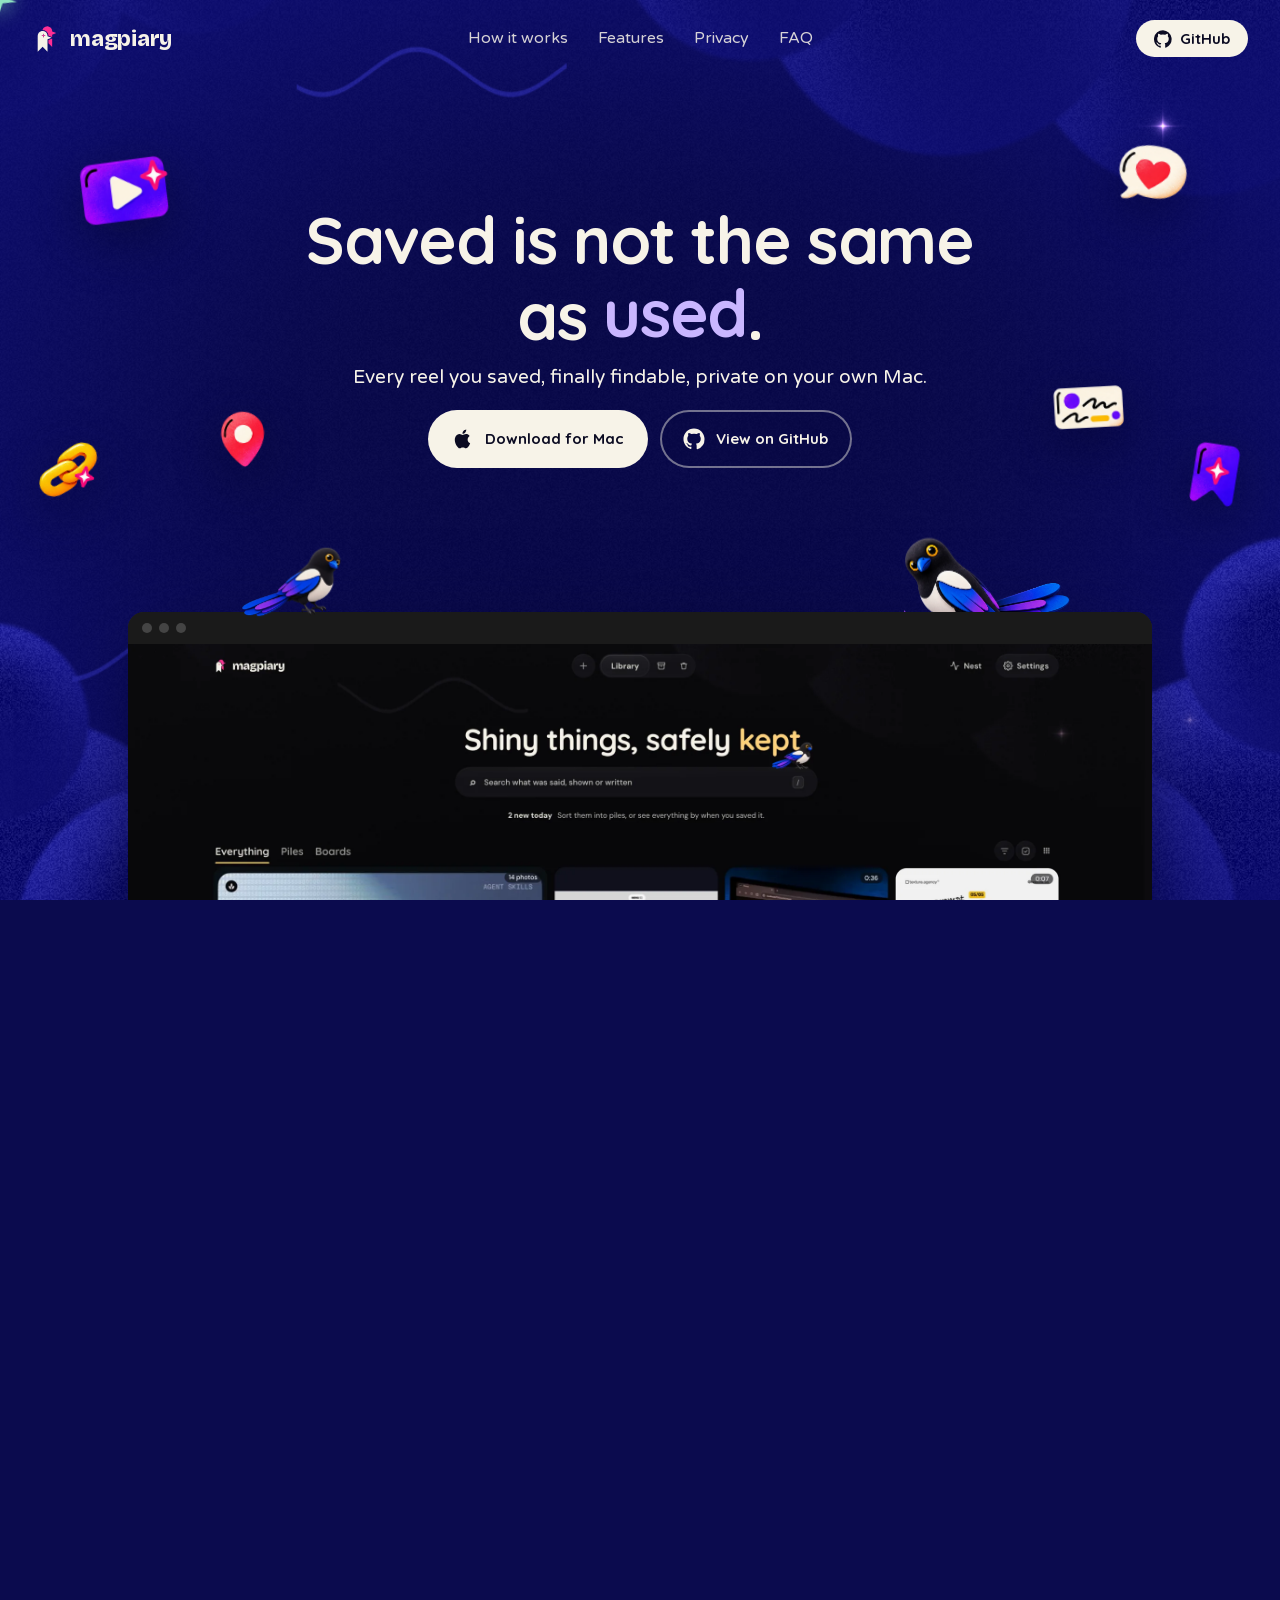
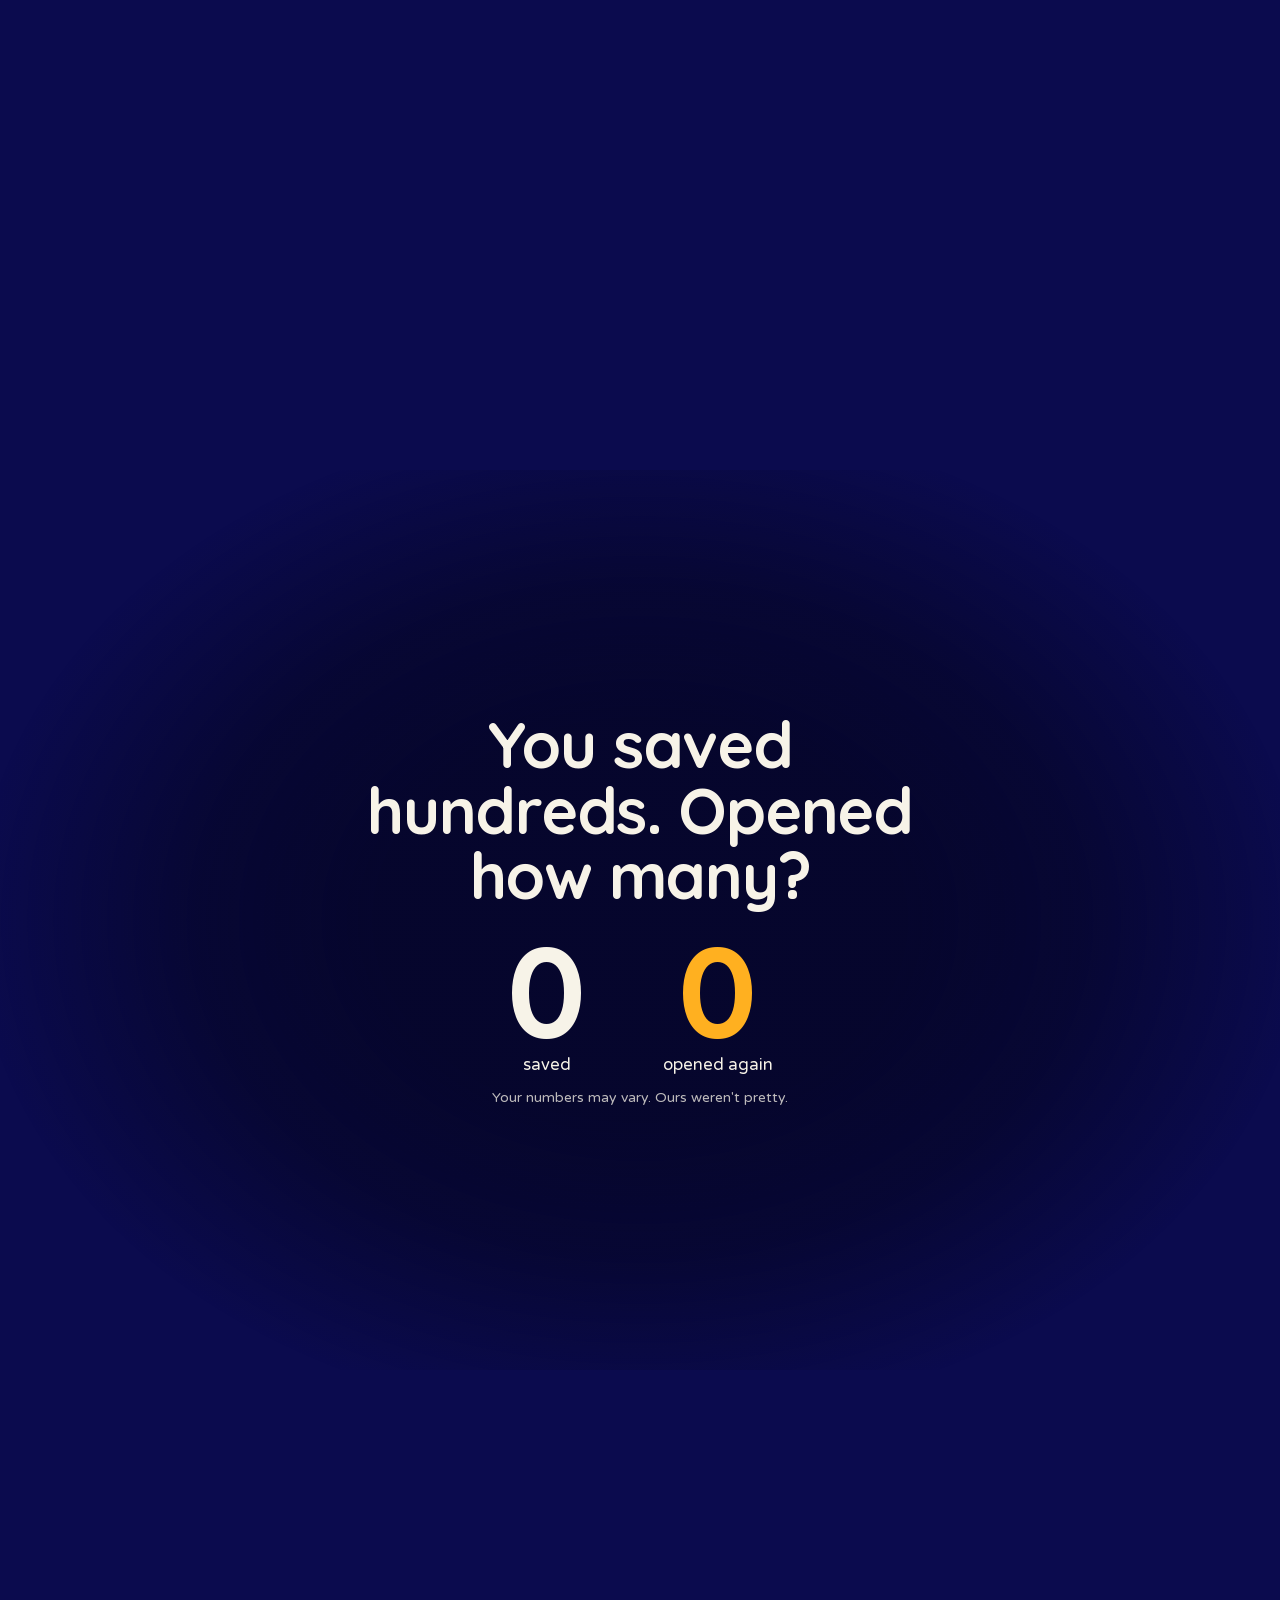
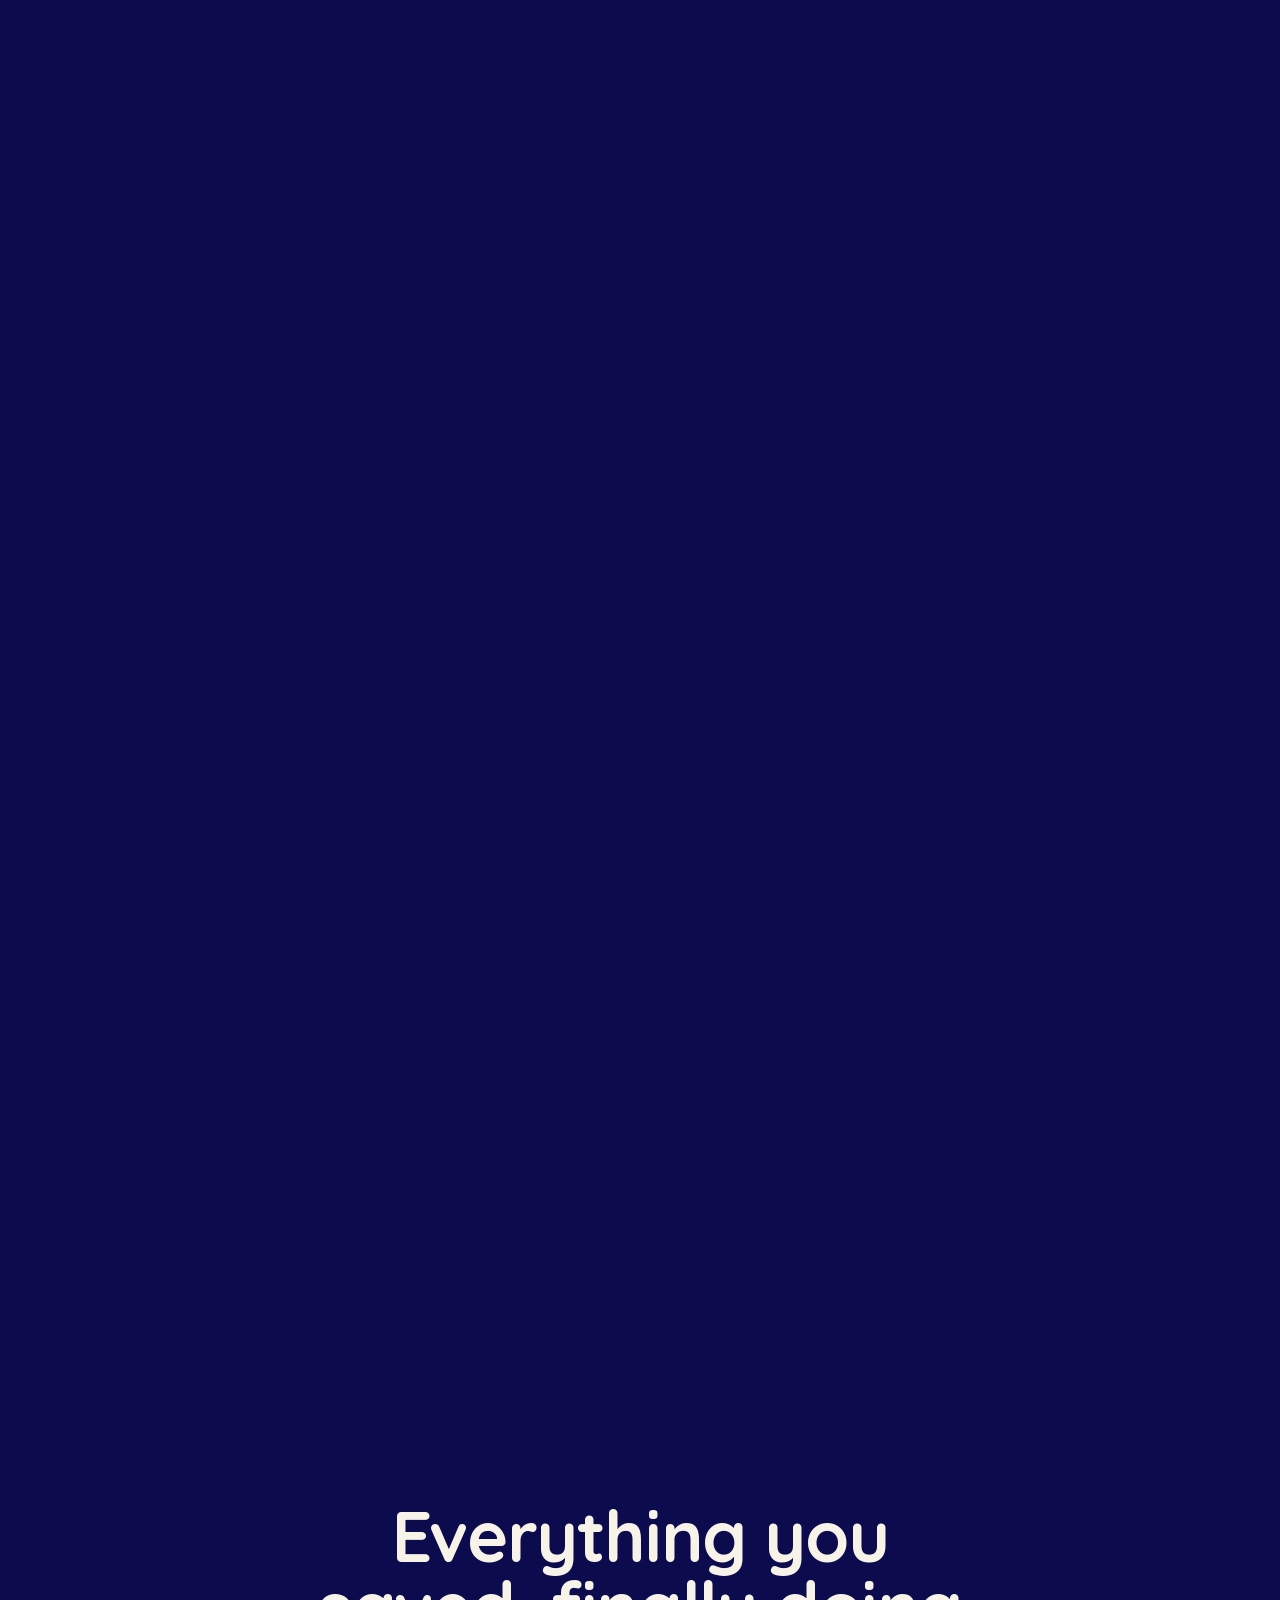
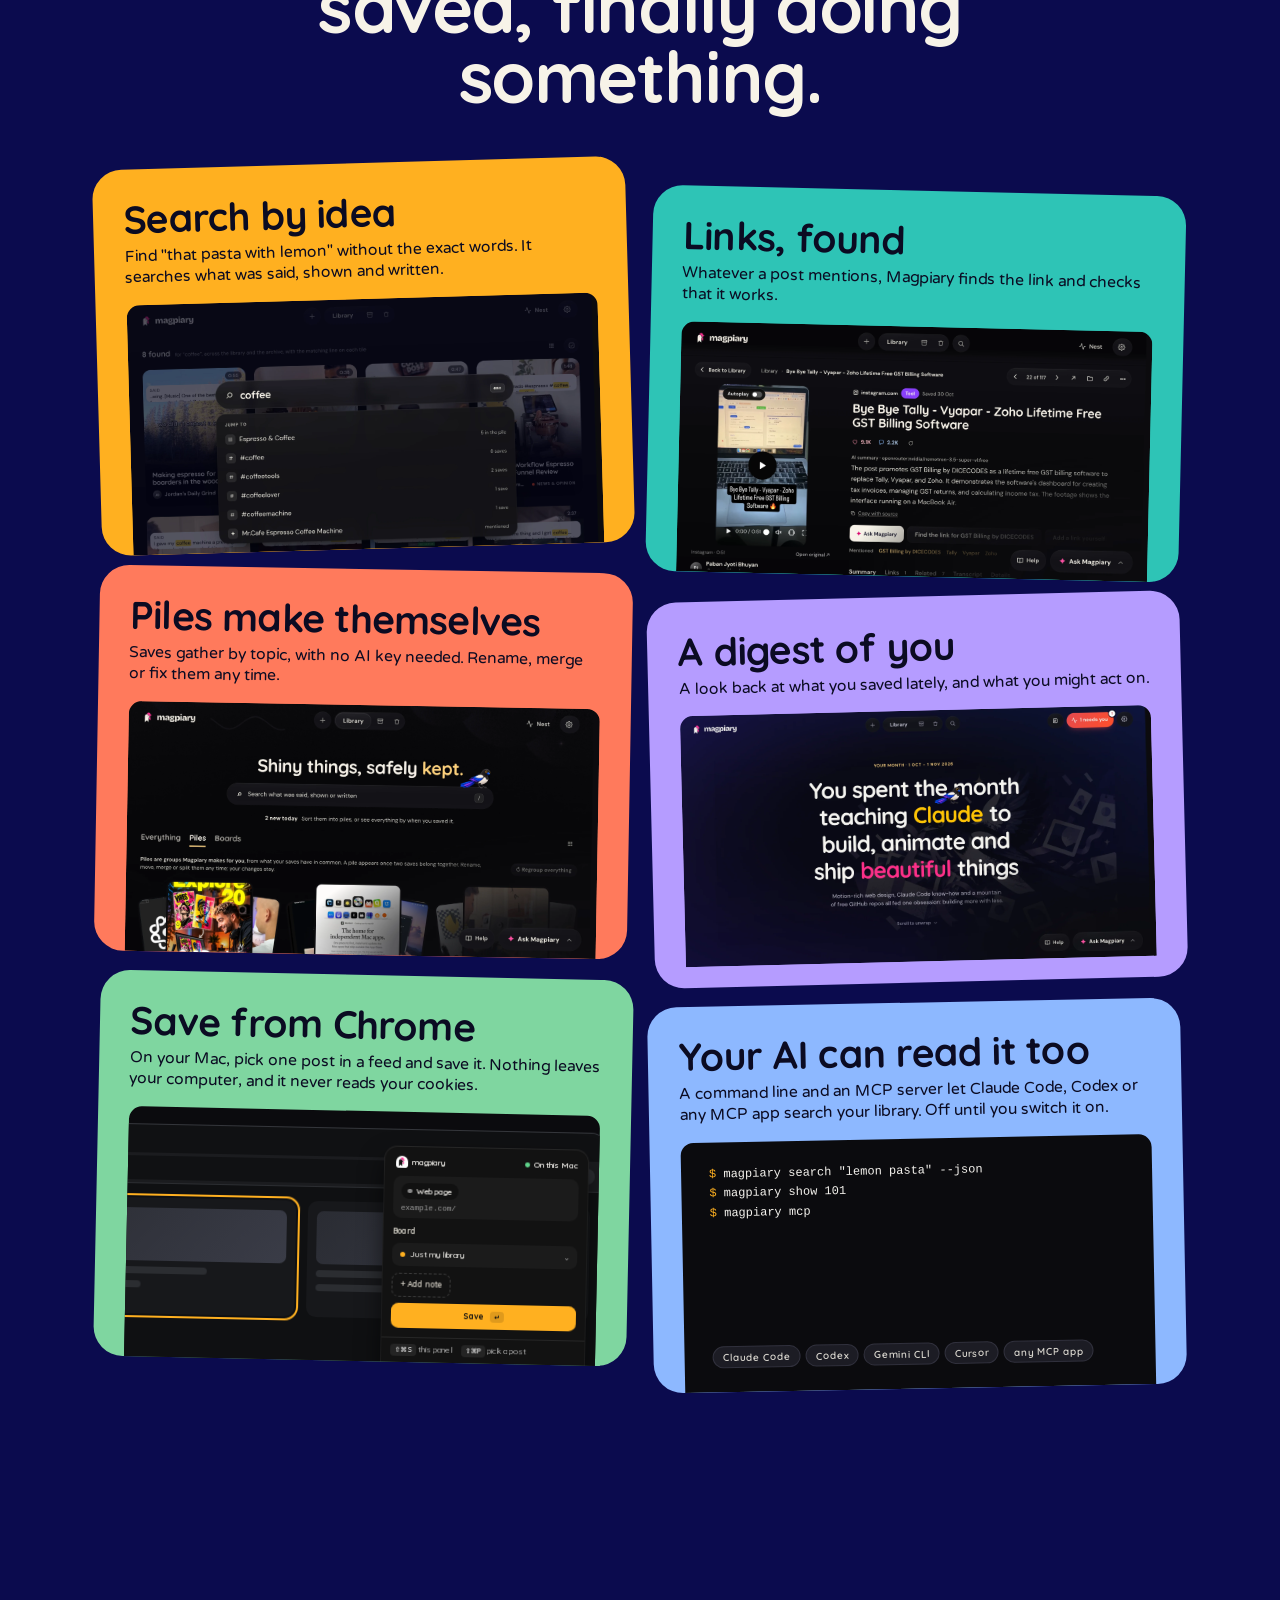
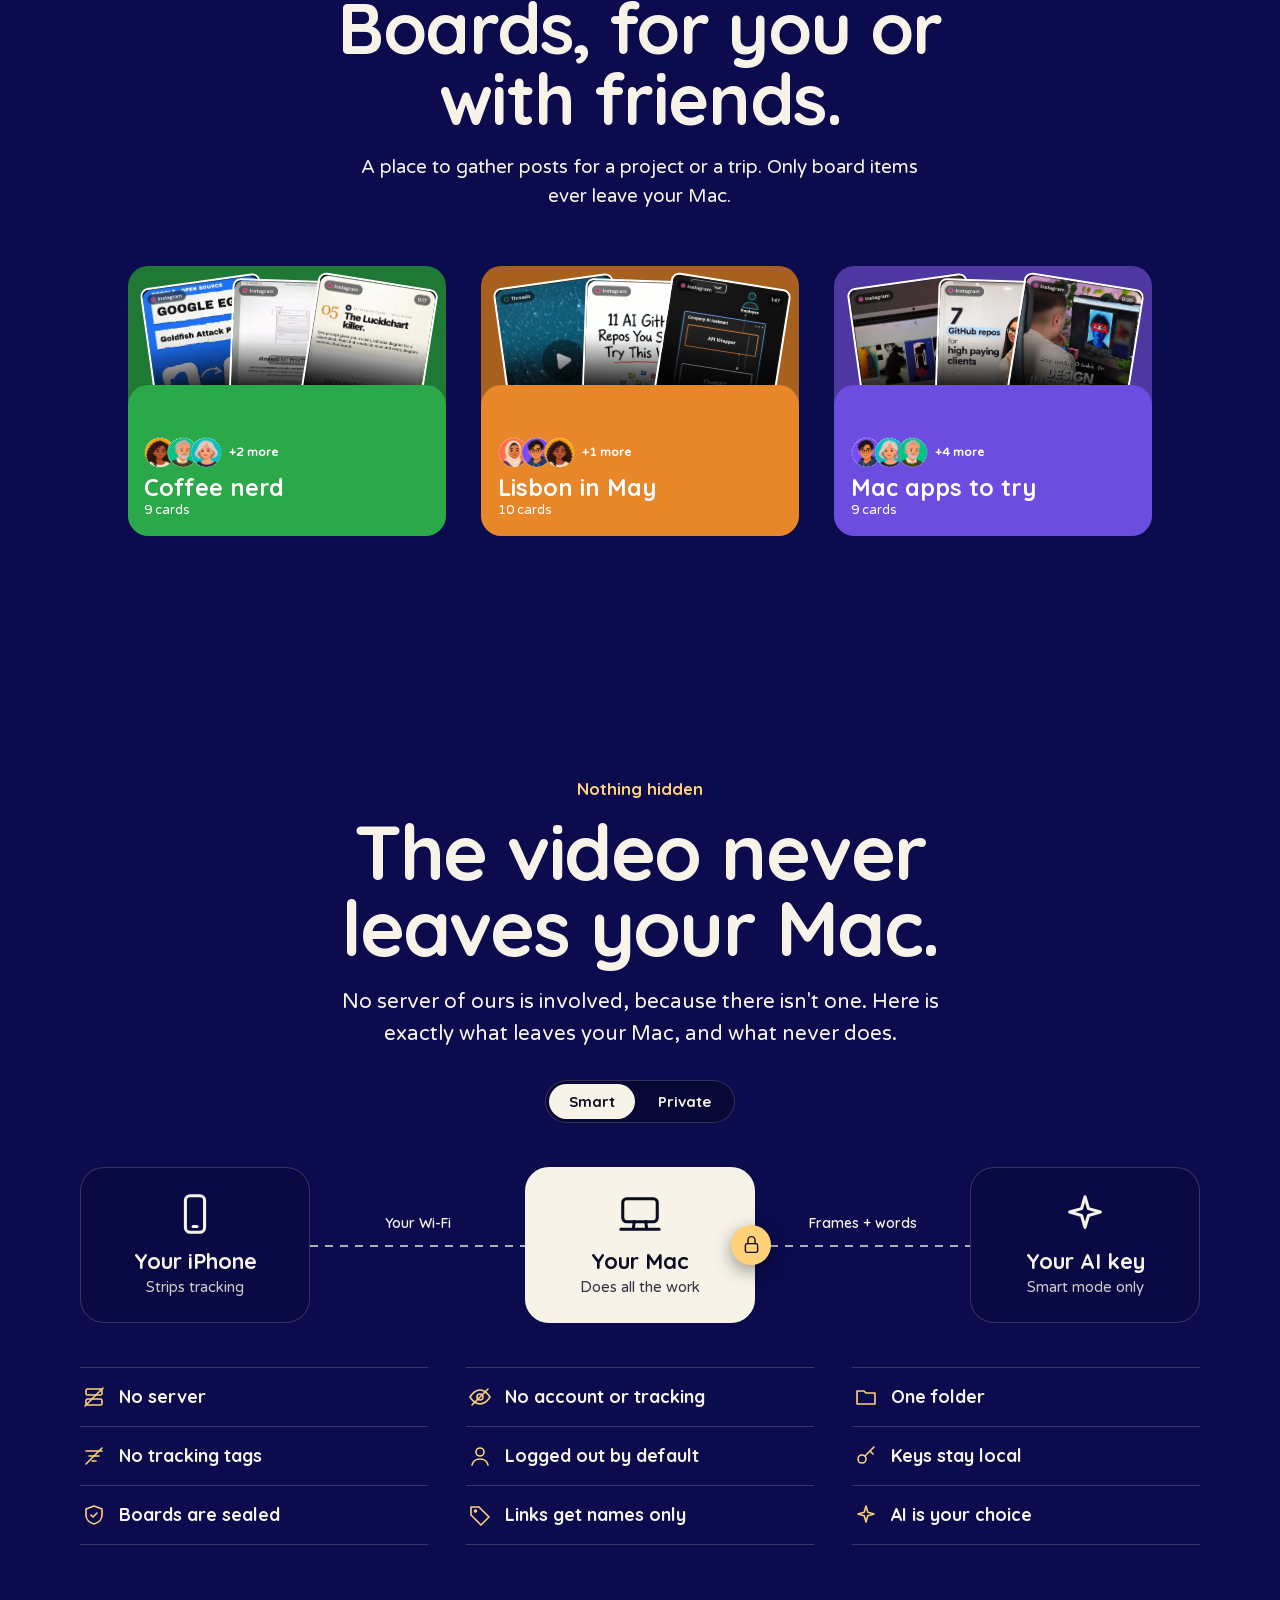
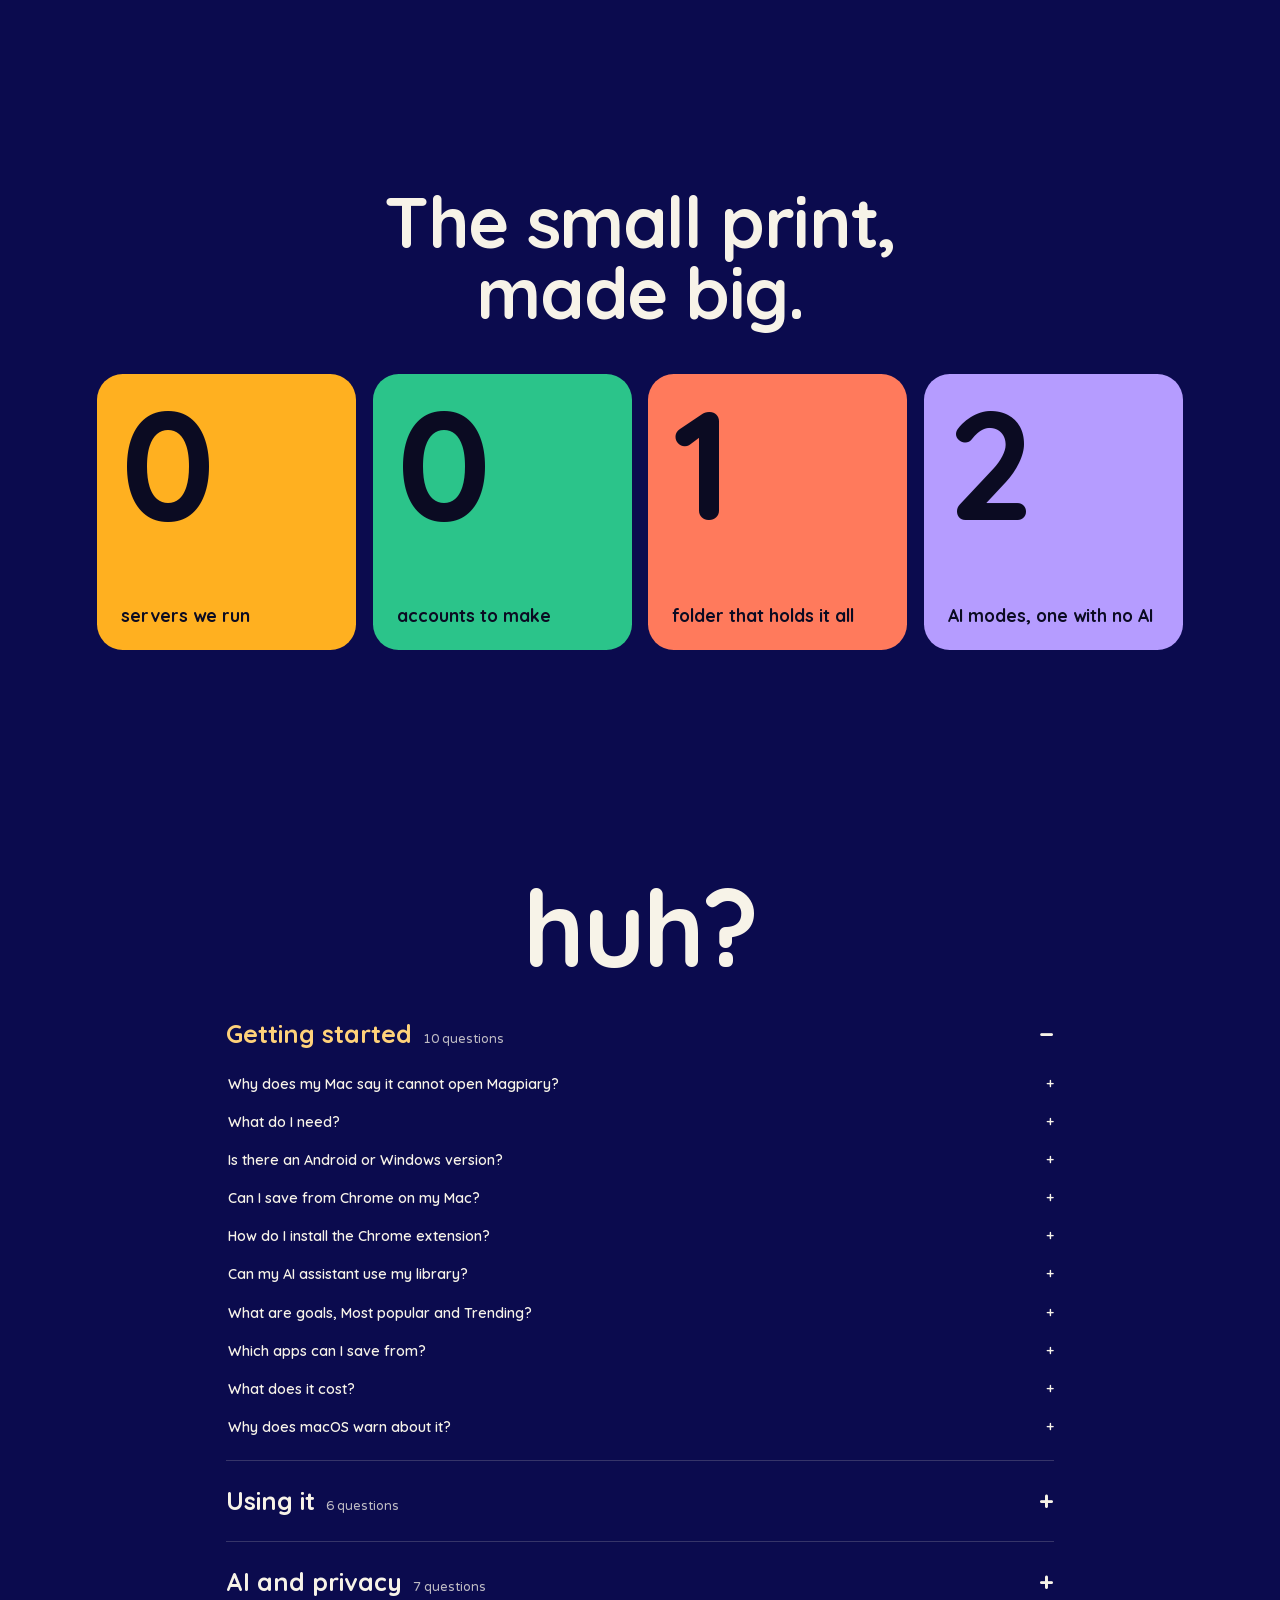
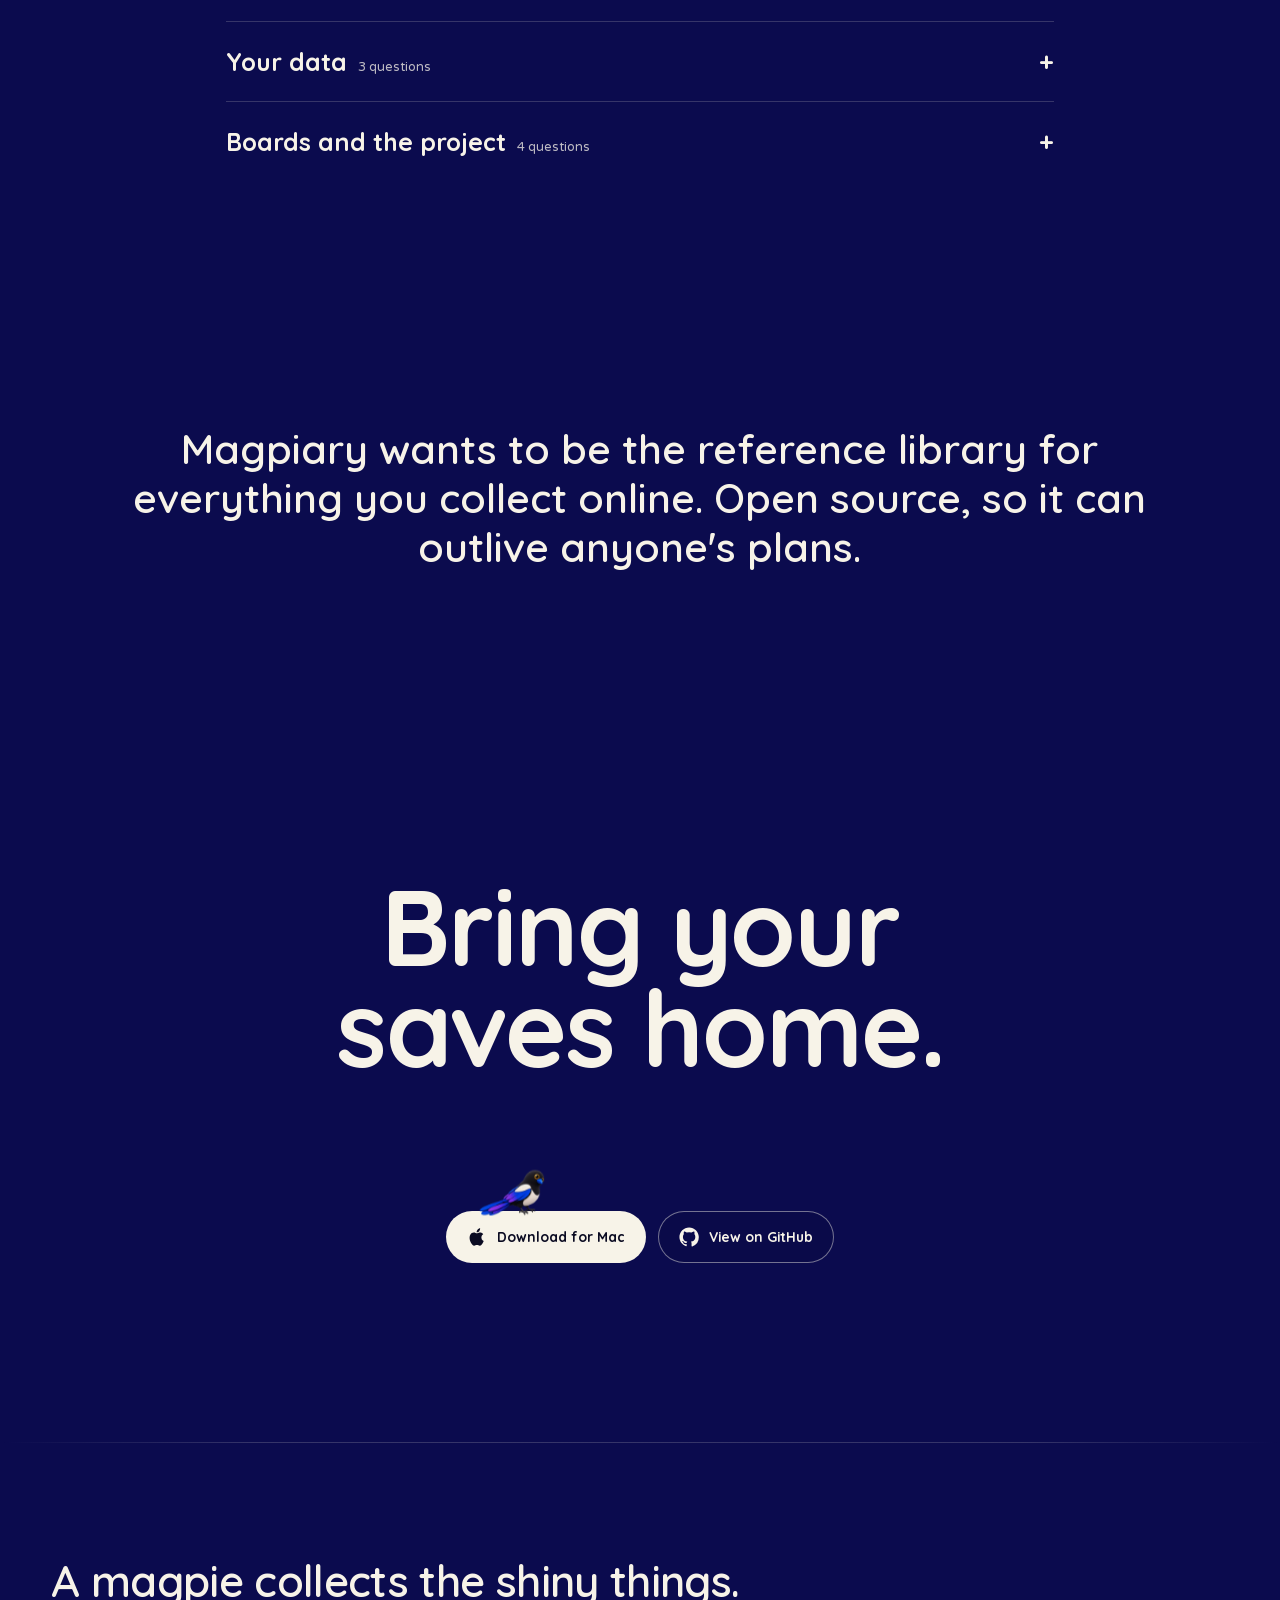
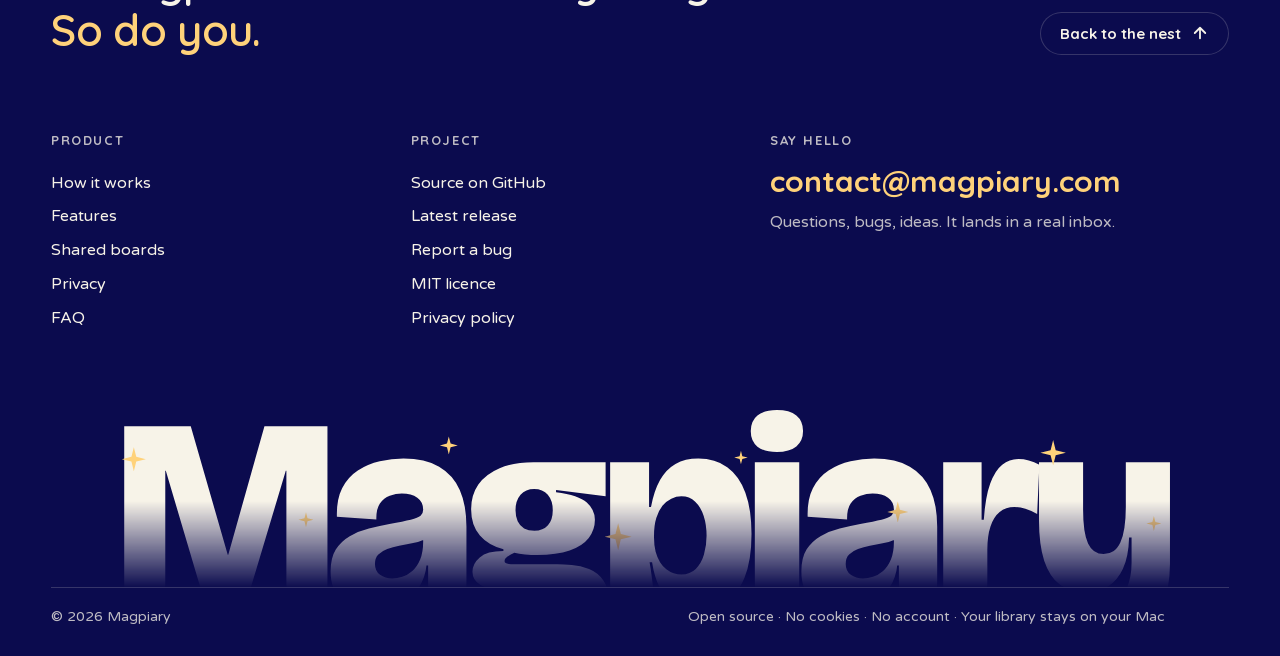
==== commit ba2f8bd0: "Add the privacy page and a footer link to it" ====
--- a/index.html
+++ b/index.html
@@ -102,7 +102,7 @@
   </div>
   <div class="ft-cols">
     <nav aria-label="Product"><h3>Product</h3><a href="#how">How it works</a><a href="#features">Features</a><a href="#boards">Shared boards</a><a href="#privacy">Privacy</a><a href="#faq">FAQ</a></nav>
-    <nav aria-label="Project"><h3>Project</h3><a href="https://github.com/magpiary/magpiary" target="_blank" rel="noopener">Source on GitHub</a><a href="https://github.com/magpiary/magpiary/releases/latest" target="_blank" rel="noopener">Latest release</a><a href="https://github.com/magpiary/magpiary/issues" target="_blank" rel="noopener">Report a bug</a><a href="https://github.com/magpiary/magpiary/blob/main/LICENSE" target="_blank" rel="noopener">MIT licence</a></nav>
+    <nav aria-label="Project"><h3>Project</h3><a href="https://github.com/magpiary/magpiary" target="_blank" rel="noopener">Source on GitHub</a><a href="https://github.com/magpiary/magpiary/releases/latest" target="_blank" rel="noopener">Latest release</a><a href="https://github.com/magpiary/magpiary/issues" target="_blank" rel="noopener">Report a bug</a><a href="https://github.com/magpiary/magpiary/blob/main/LICENSE" target="_blank" rel="noopener">MIT licence</a><a href="/privacy">Privacy policy</a></nav>
     <div class="ft-mail"><h3>Say hello</h3><a class="ft-addr" href="mailto:contact@magpiary.com">contact@magpiary.com</a><p>Questions, bugs, ideas. It lands in a real inbox.</p></div>
   </div>
   <div class="ft-word" aria-hidden="true"><span>M</span><span>a</span><span>g</span><span>p</span><span>i</span><span>a</span><span>r</span><span>y</span><i style="--x:6%;--y:22%;--s:16px;--d:0s"></i><i style="--x:21%;--y:58%;--s:10px;--d:1.3s"></i><i style="--x:33%;--y:16%;--s:12px;--d:0.6s"></i><i style="--x:47%;--y:64%;--s:18px;--d:2.1s"></i><i style="--x:58%;--y:24%;--s:9px;--d:0.9s"></i><i style="--x:71%;--y:52%;--s:14px;--d:1.7s"></i><i style="--x:84%;--y:18%;--s:17px;--d:0.3s"></i><i style="--x:93%;--y:60%;--s:10px;--d:2.4s"></i></div>
--- a/site.css
+++ b/site.css
@@ -758,3 +758,27 @@
 .ft-base{padding-right:64px!important;display:flex;justify-content:space-between;gap:12px 24px;flex-wrap:wrap;padding:18px 0 28px;font-size:14px;color:var(--mut);border-top:1px solid var(--line);margin-top:-1px;position:relative}
 @media (max-width:760px){.ft-cols{grid-template-columns:1fr 1fr}.ft-mail{grid-column:1/-1}}
 @media (prefers-reduced-motion:reduce){.ft-word i{opacity:.9;transform:none}}
+
+/* Download for Mac: instant feedback on the button, and the how-to-open dialog (dark veil, no blur, edged lighter surface) */
+.btn.busy{pointer-events:none;gap:12px}
+.spin{display:inline-block;width:20px;height:20px;flex:none;border-radius:50%;border:3px solid currentColor;border-right-color:transparent;animation:dlspin .7s linear infinite}
+@keyframes dlspin{to{transform:rotate(360deg)}}
+dialog.dl{width:min(560px,calc(100% - 32px));max-height:calc(100svh - 32px);overflow-x:hidden;overflow-y:auto;scrollbar-width:thin;scrollbar-color:rgba(247,243,232,.3) transparent;padding:28px clamp(20px,4vw,36px) 26px;border:1px solid rgba(247,243,232,.22);border-radius:26px;background:#1C1C70;color:var(--cream);box-shadow:0 30px 80px rgba(3,3,30,.6);font:16px/1.5 var(--body)}
+dialog.dl[open]{animation:dlin .26s cubic-bezier(.2,.9,.3,1)}
+dialog.dl::backdrop{background:rgba(5,5,32,.72)}
+@keyframes dlin{from{opacity:0;transform:translateY(12px) scale(.97)}to{opacity:1;transform:none}}
+.dl-stat{display:flex;align-items:center;gap:12px;padding:12px 16px;margin-bottom:20px;border-radius:14px;background:rgba(247,243,232,.08);font:600 15px var(--head)}
+.dl-stat svg{width:22px;height:22px;flex:none;color:#7BE0A8}
+.dl-stat .spin{width:18px;height:18px;border-width:2.5px;color:#FFD27A}
+dialog.dl h2{font-size:clamp(24px,3.4vw,30px);line-height:1.1;margin:0 0 10px}
+.dl-lead{margin:0 0 16px;color:var(--mut)}
+.dl-steps{list-style:none;counter-reset:s;margin:0 0 16px;padding:0;display:grid;gap:12px}
+.dl-steps li{counter-increment:s;position:relative;padding-left:44px;min-height:32px}
+.dl-steps li::before{content:counter(s);position:absolute;left:0;top:0;width:32px;height:32px;border-radius:50%;background:#FFD27A;color:#0B0B22;display:grid;place-items:center;font:800 16px var(--head)}
+.dl-tip{margin:0 0 8px;font-size:14px;color:var(--mut)}
+.dl-foot{display:flex;justify-content:space-between;align-items:center;gap:16px;flex-wrap:wrap;margin-top:22px}
+.dl-again{font-size:14px;color:var(--mut)}
+.dl-foot .btn{font-size:16px}
+@media (max-width:560px){.dl-foot{position:sticky;bottom:-26px;background:#1C1C70;padding:14px 0 12px;margin-bottom:-12px;border-top:1px solid rgba(247,243,232,.12)}}
+html.dl-open main,html.dl-open .ft,html.dl-open .nav{visibility:hidden}
+.ctanote{margin:16px 0 0;max-width:22em;text-align:center;font-size:15px;color:var(--mut)}.ctanote b{color:var(--cream)}
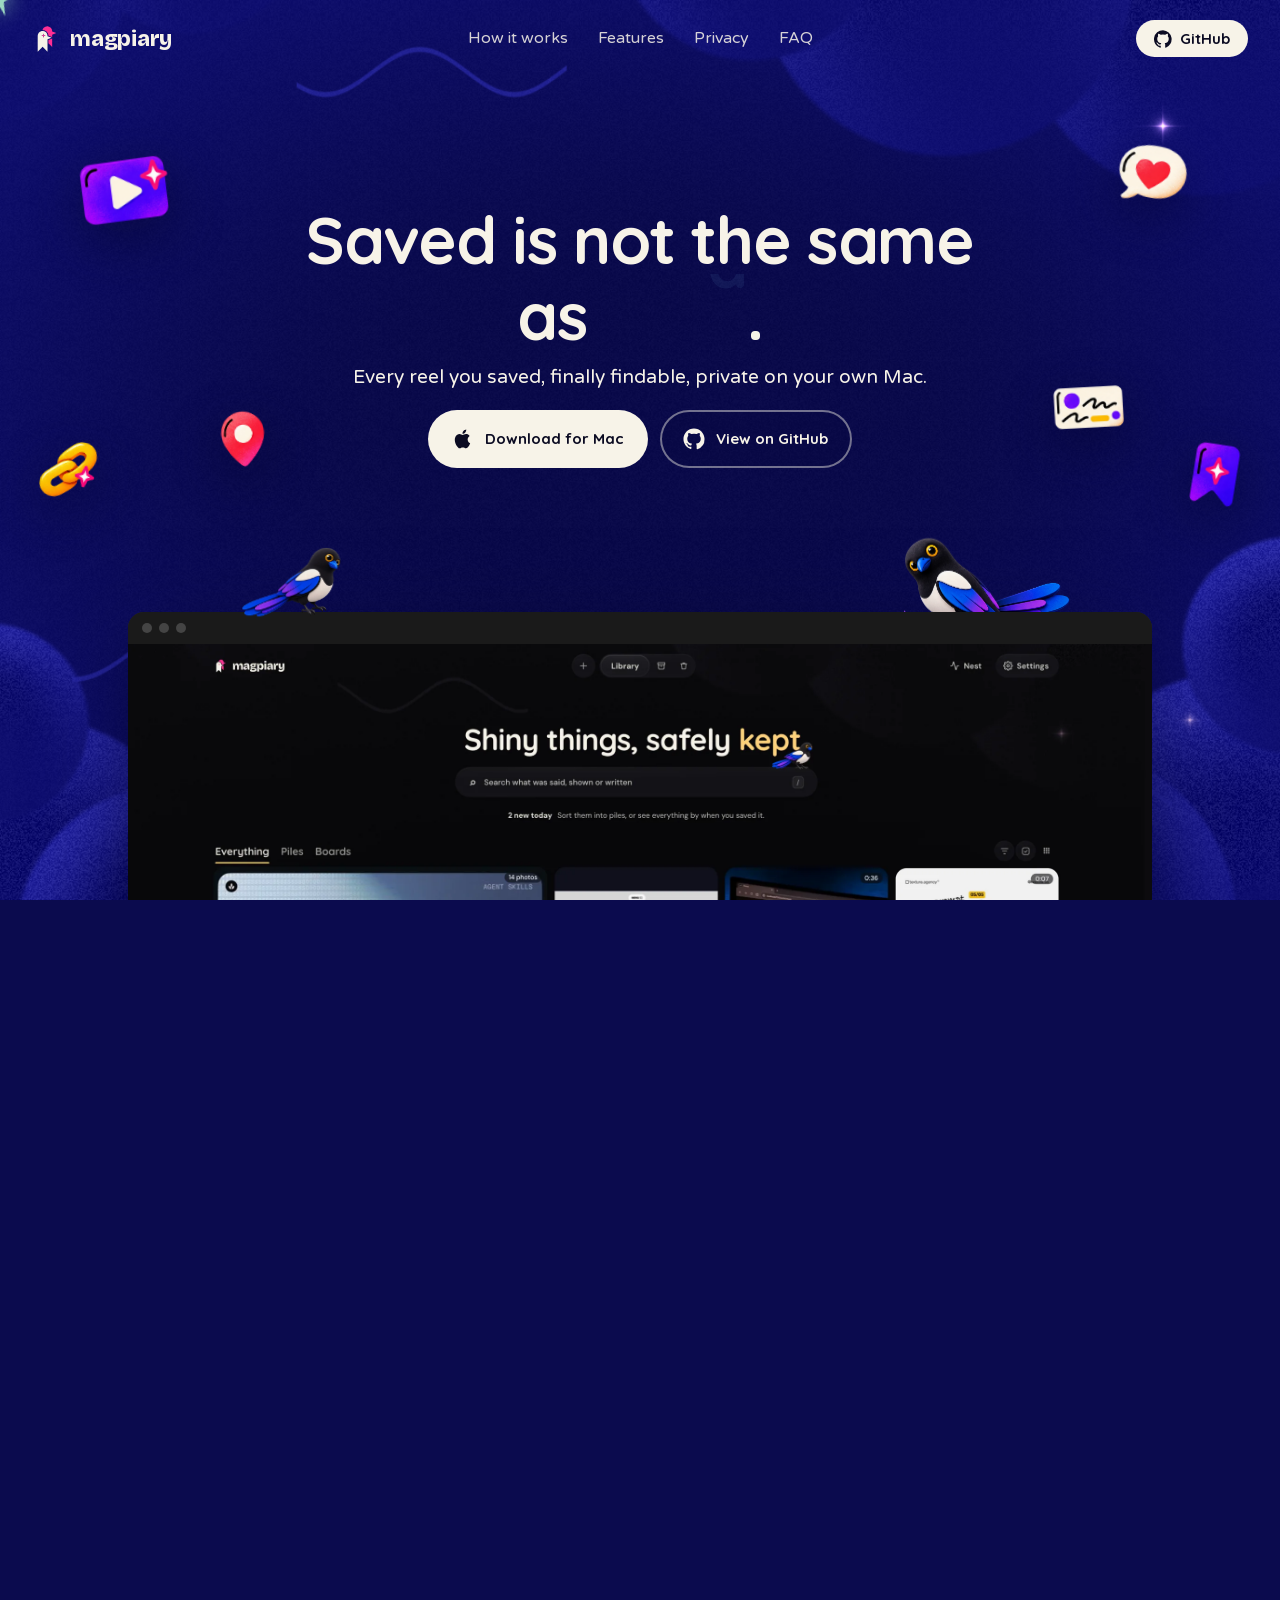
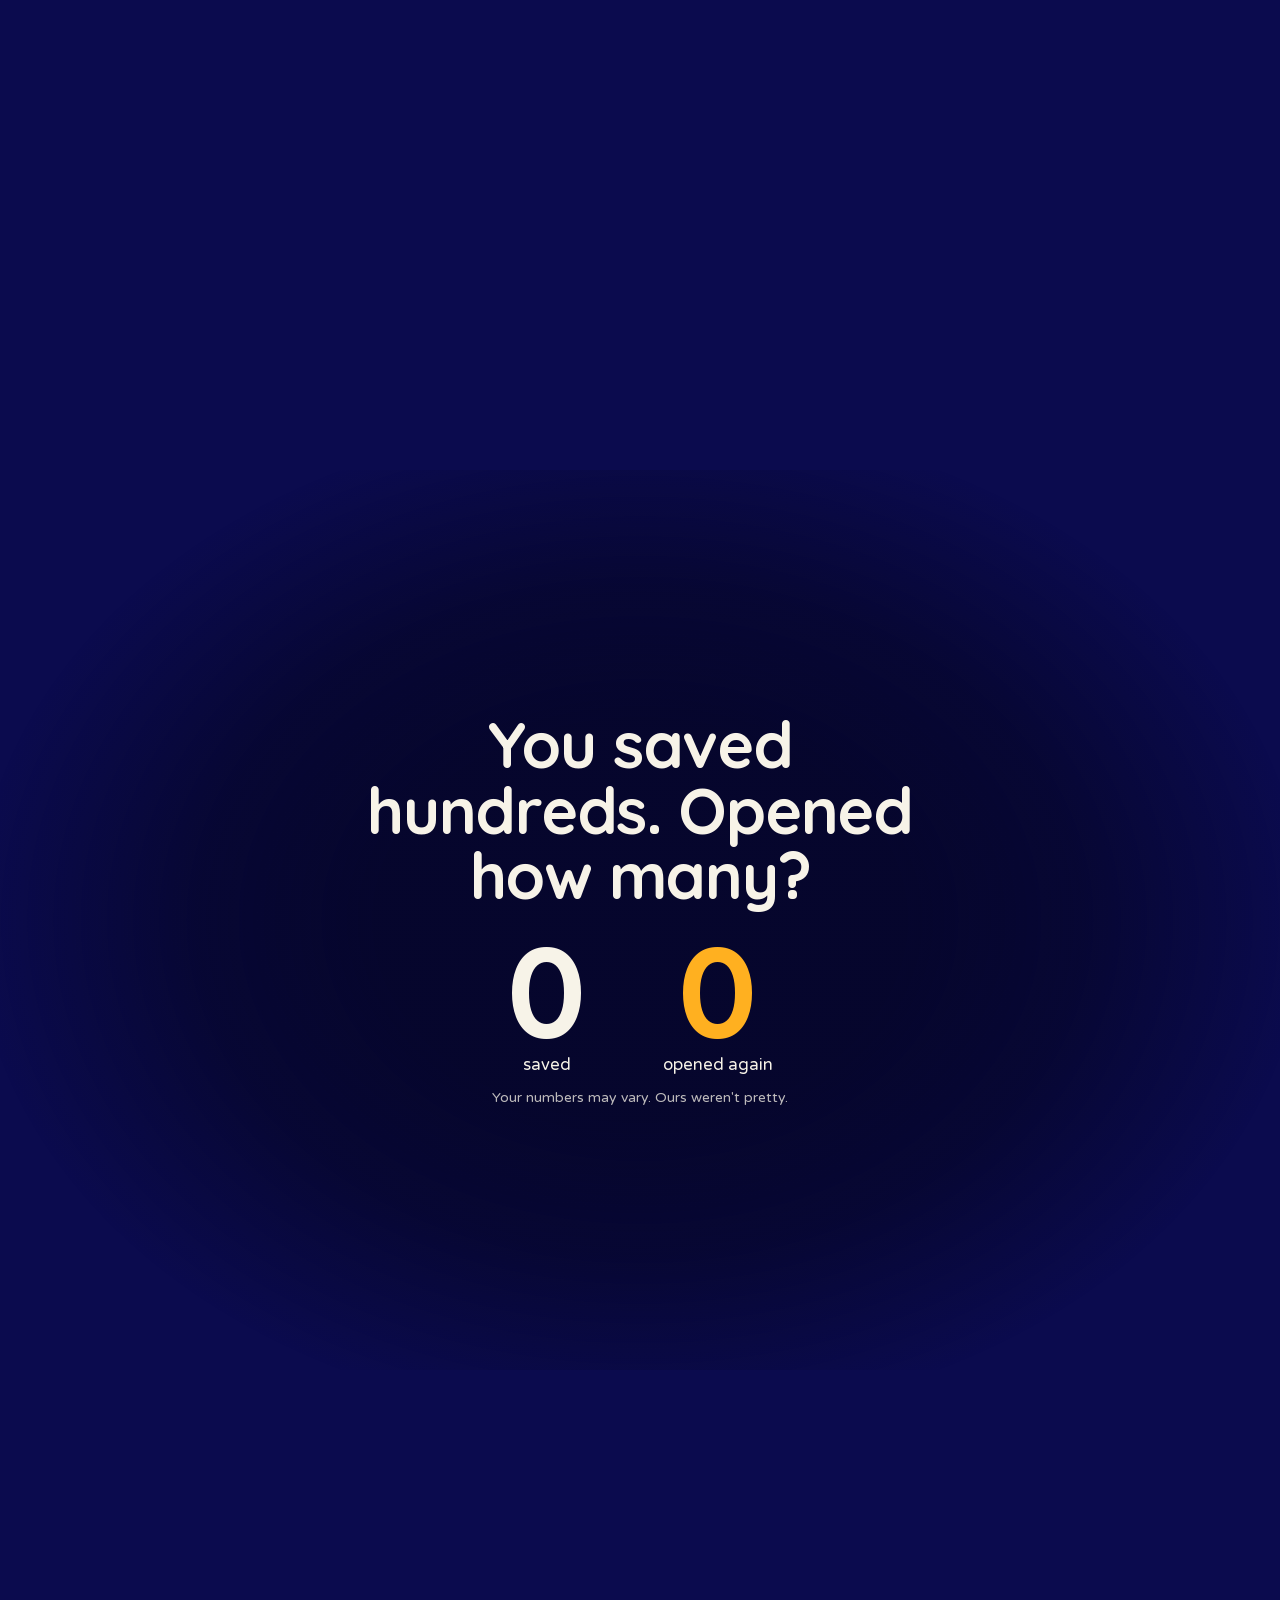
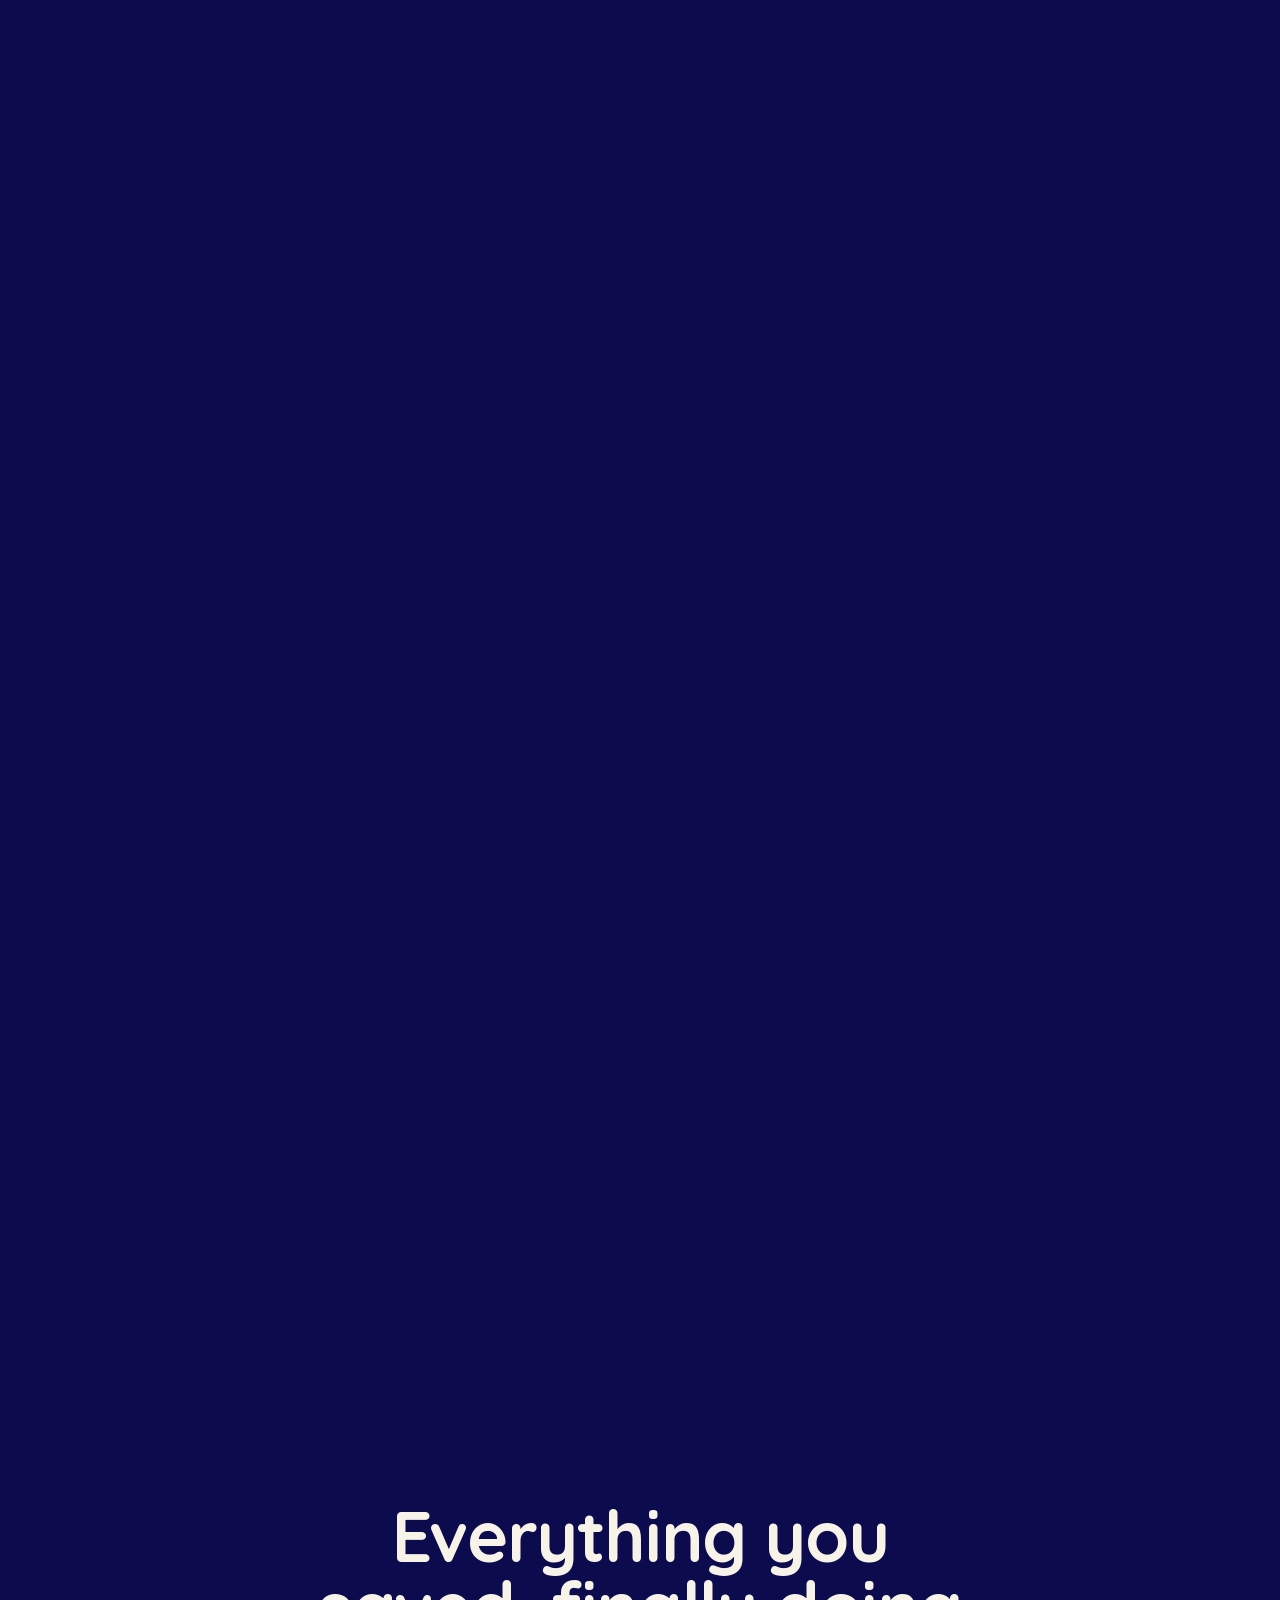
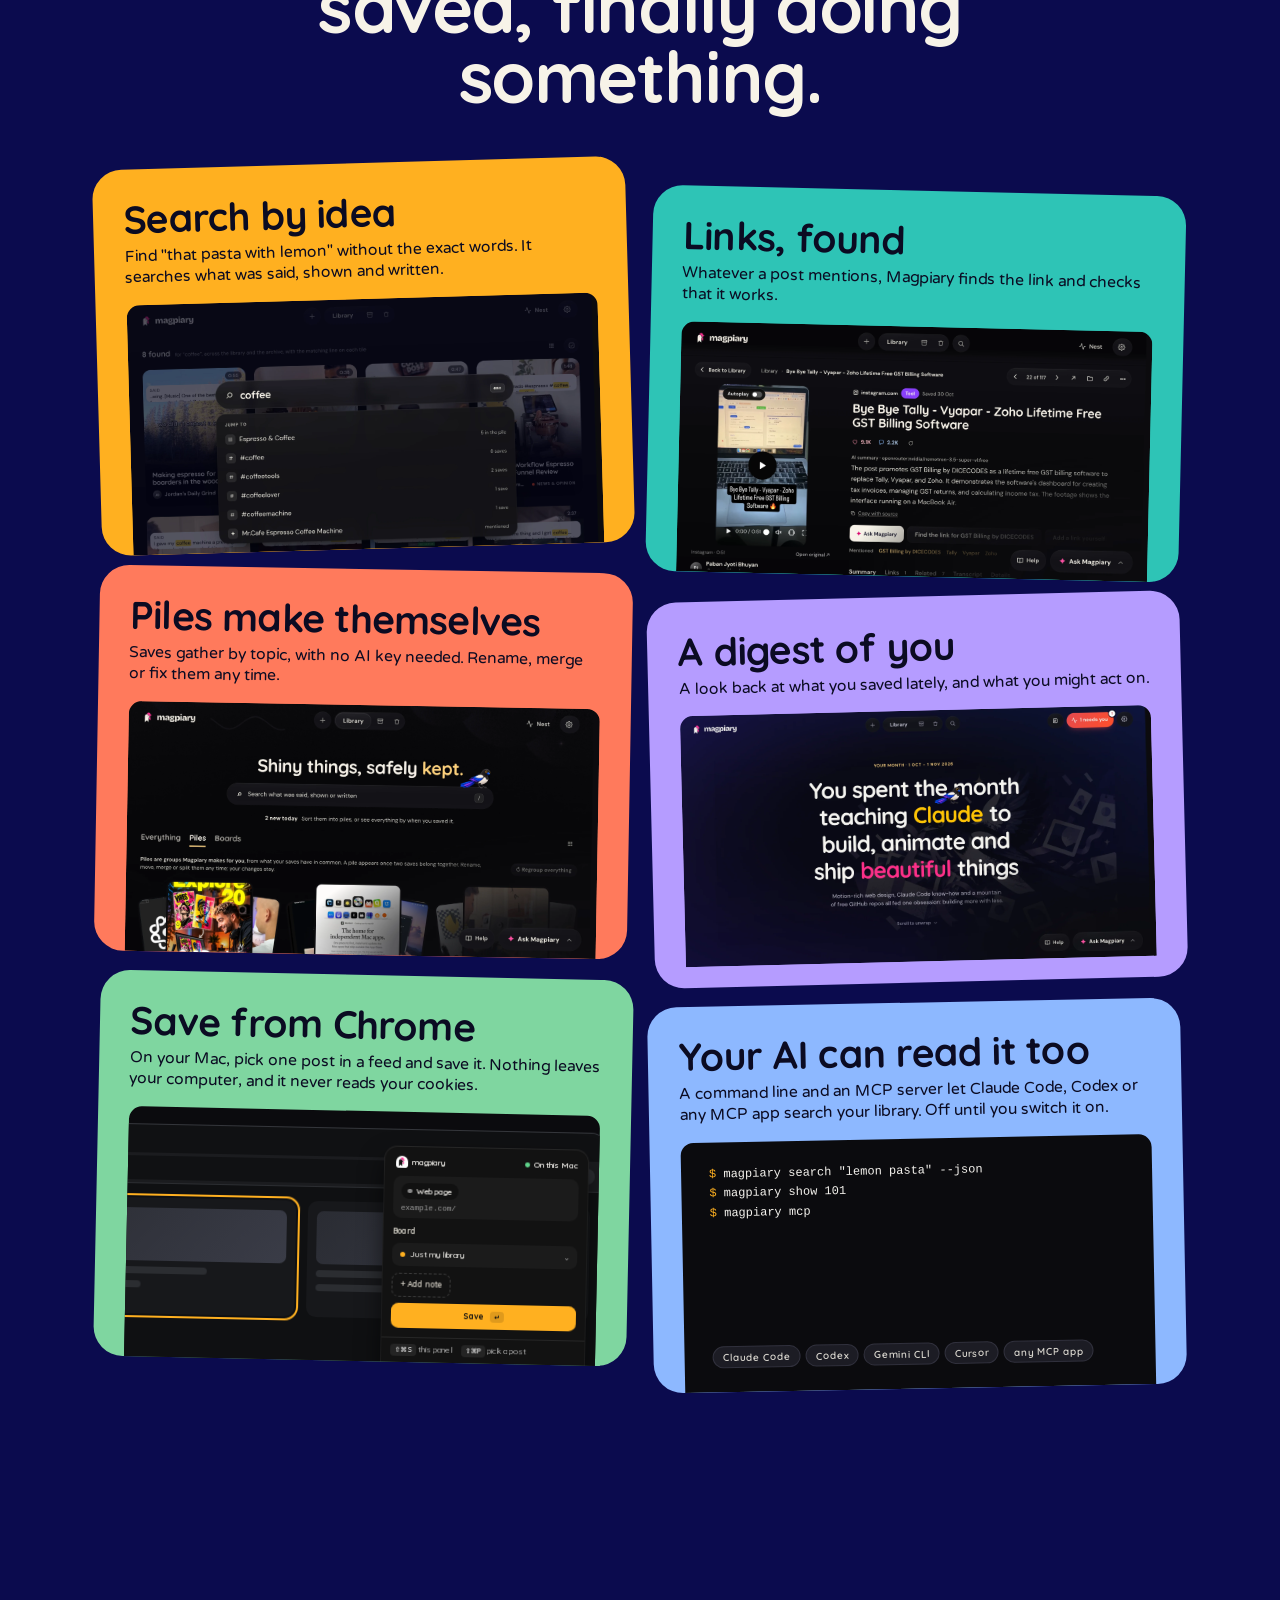
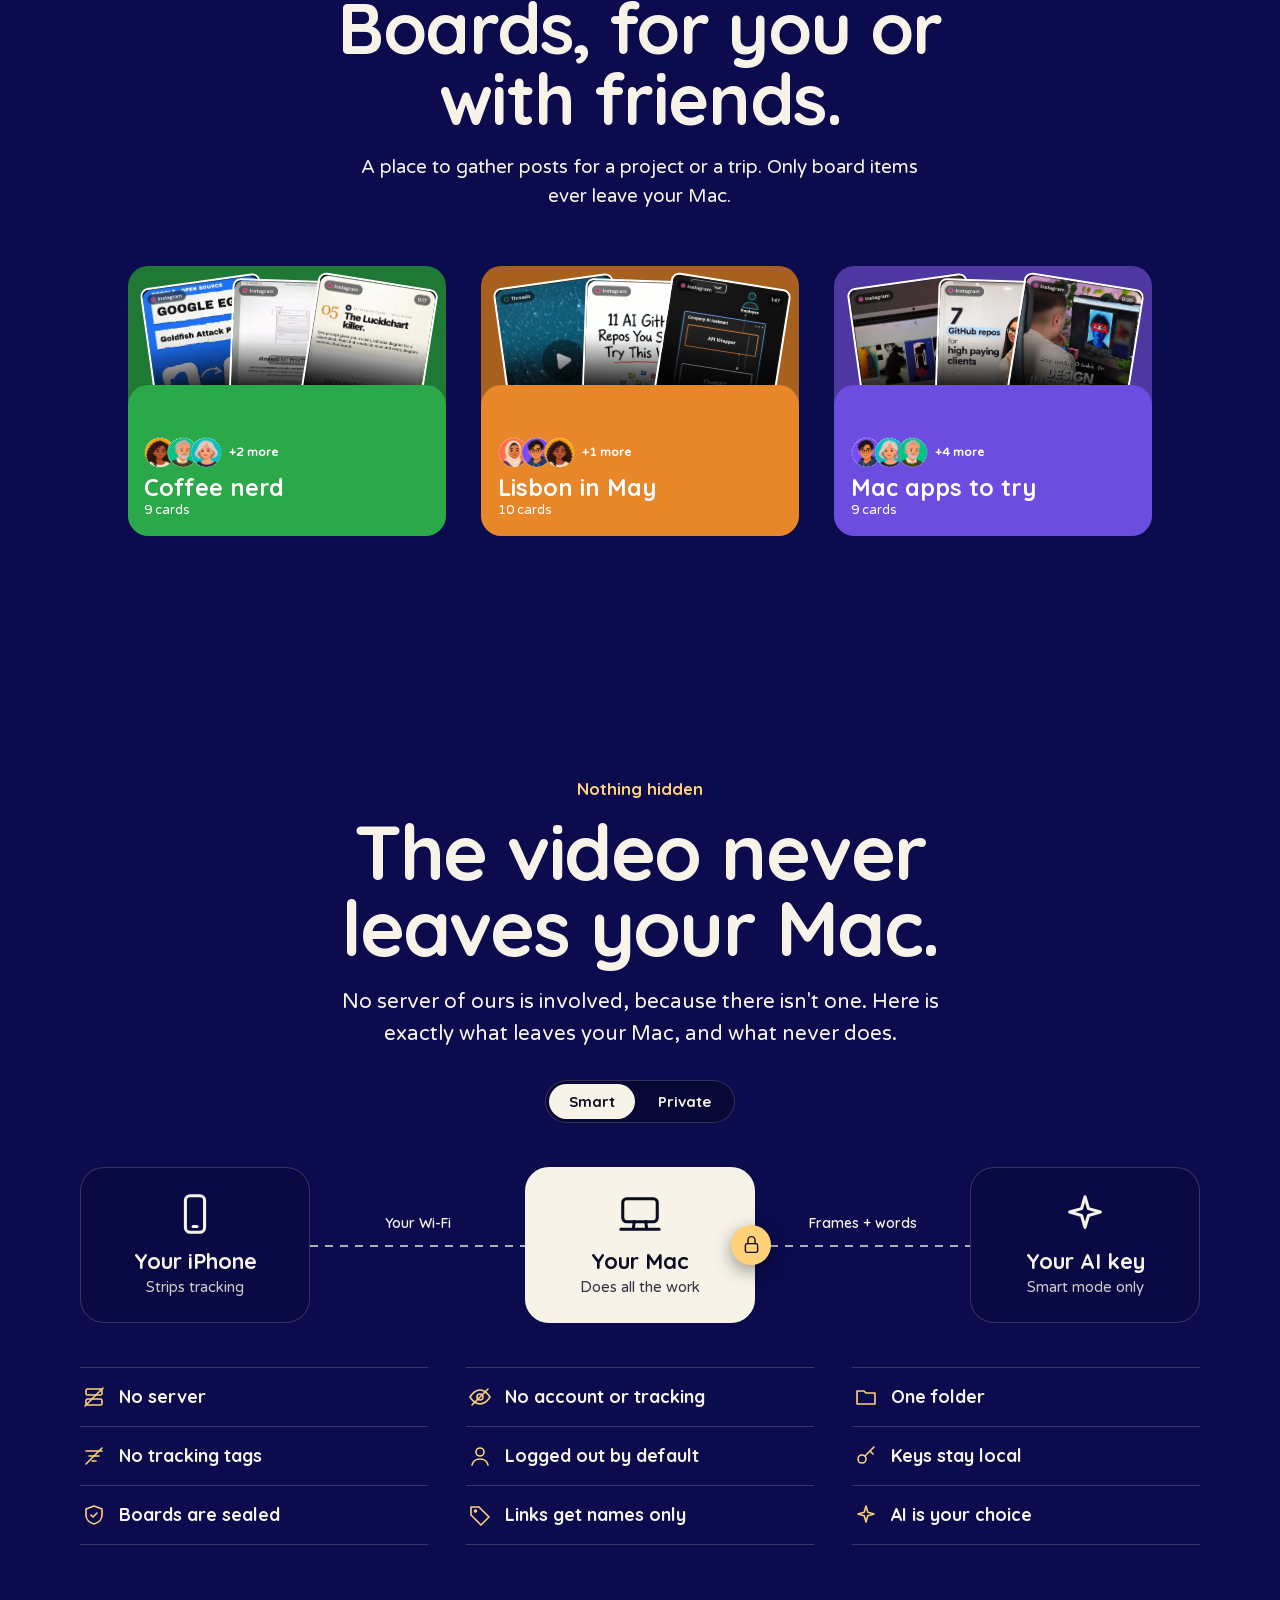
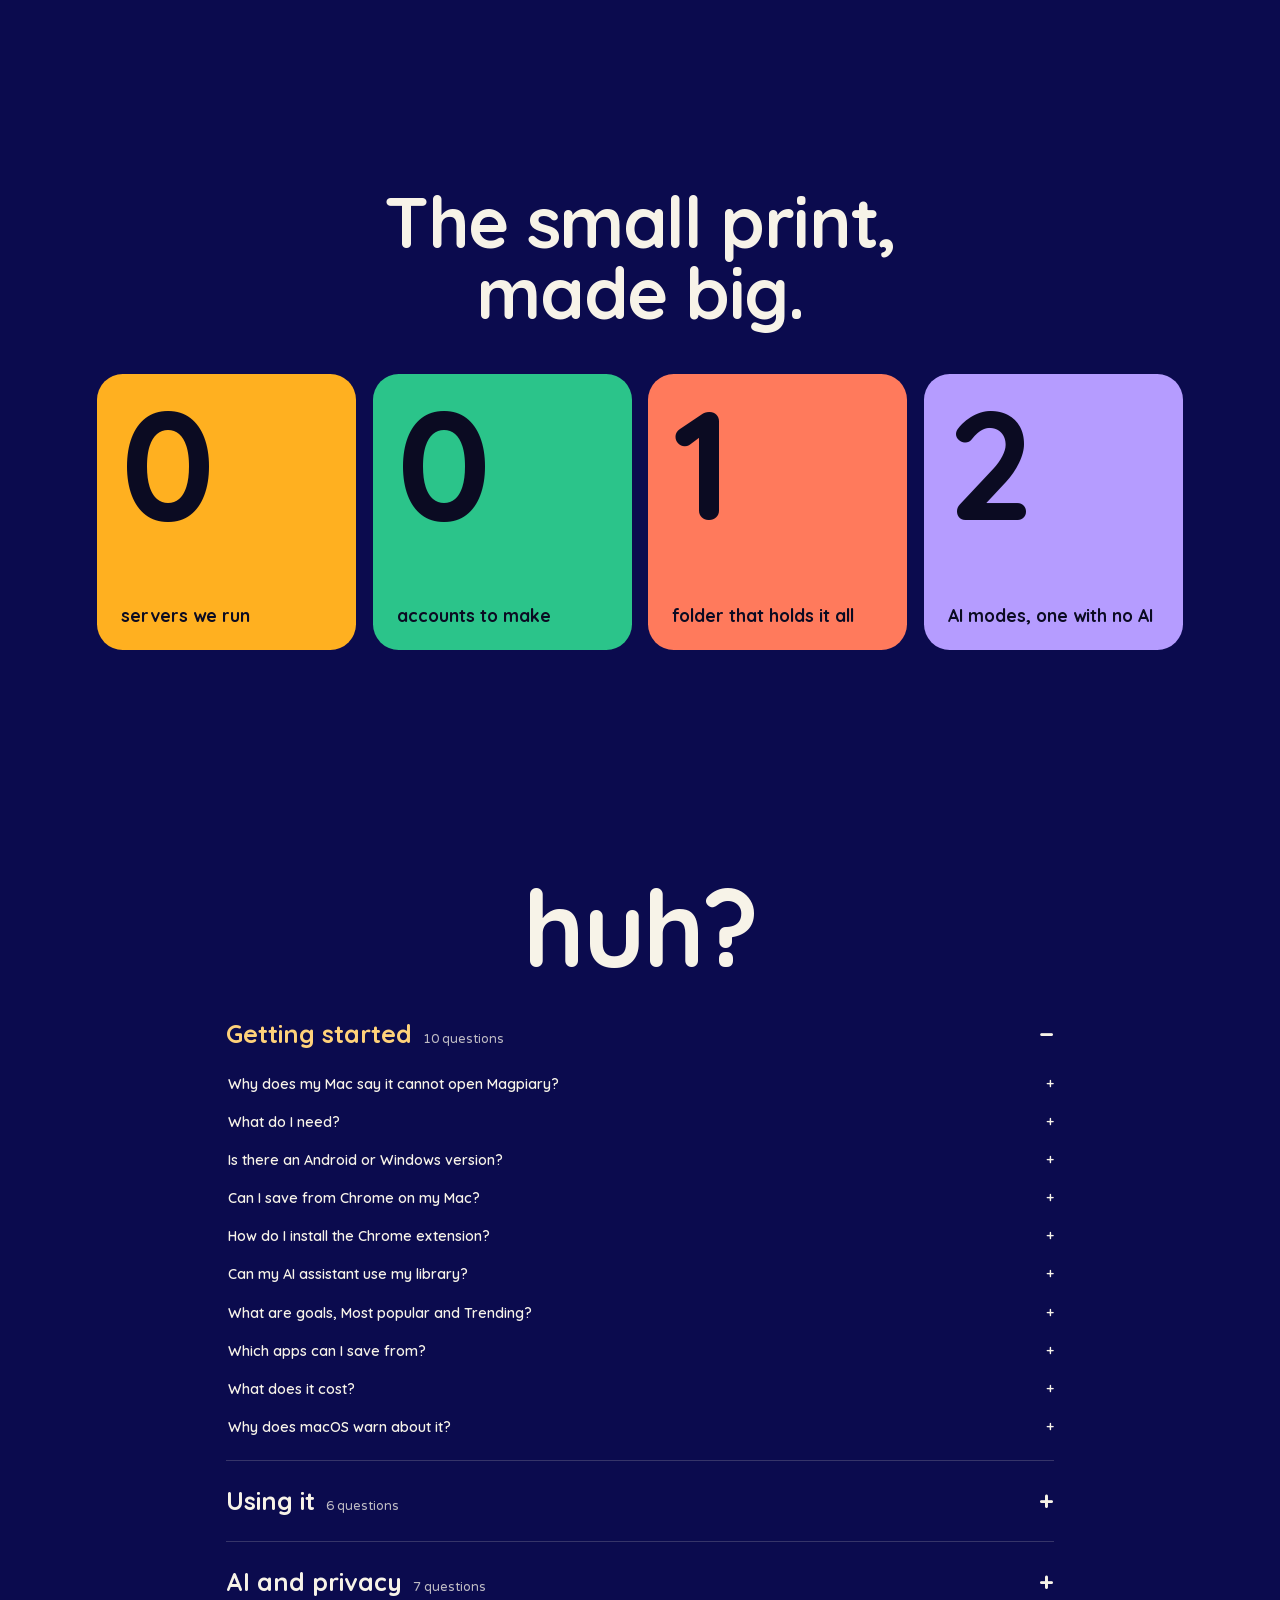
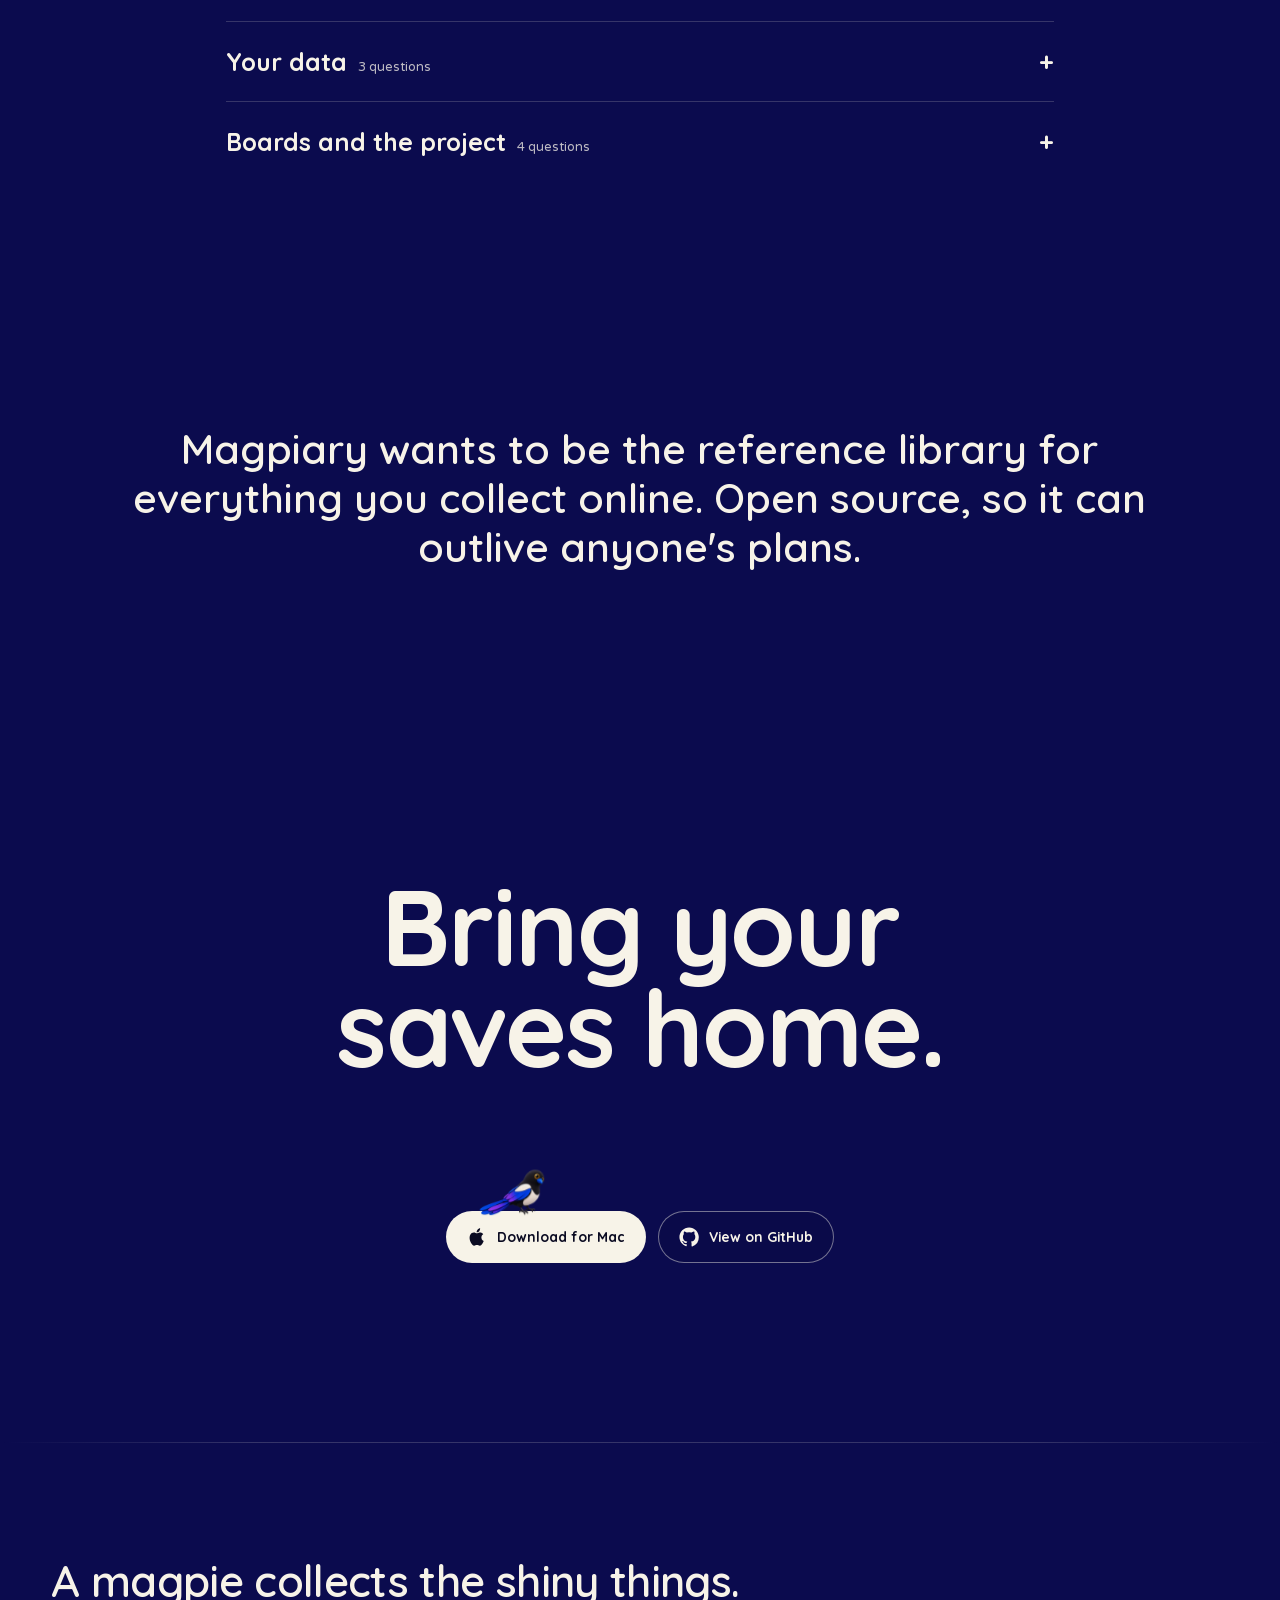
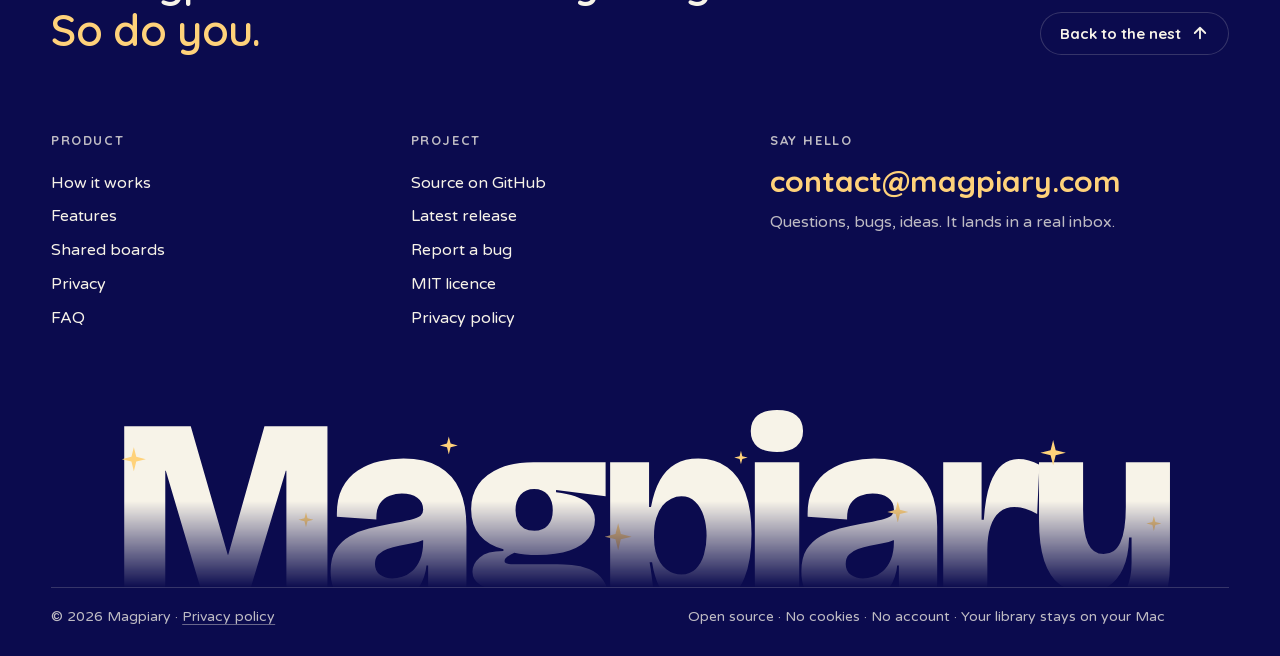
==== commit 214d3673: "Footer: privacy policy link beside the copyright" ====
--- a/index.html
+++ b/index.html
@@ -106,7 +106,7 @@
     <div class="ft-mail"><h3>Say hello</h3><a class="ft-addr" href="mailto:contact@magpiary.com">contact@magpiary.com</a><p>Questions, bugs, ideas. It lands in a real inbox.</p></div>
   </div>
   <div class="ft-word" aria-hidden="true"><span>M</span><span>a</span><span>g</span><span>p</span><span>i</span><span>a</span><span>r</span><span>y</span><i style="--x:6%;--y:22%;--s:16px;--d:0s"></i><i style="--x:21%;--y:58%;--s:10px;--d:1.3s"></i><i style="--x:33%;--y:16%;--s:12px;--d:0.6s"></i><i style="--x:47%;--y:64%;--s:18px;--d:2.1s"></i><i style="--x:58%;--y:24%;--s:9px;--d:0.9s"></i><i style="--x:71%;--y:52%;--s:14px;--d:1.7s"></i><i style="--x:84%;--y:18%;--s:17px;--d:0.3s"></i><i style="--x:93%;--y:60%;--s:10px;--d:2.4s"></i></div>
-  <div class="ft-base"><span>© 2026 Magpiary</span><span>Open source · No cookies · No account · Your library stays on your Mac</span></div>
+  <div class="ft-base"><span>© 2026 Magpiary · <a href="/privacy">Privacy policy</a></span><span>Open source · No cookies · No account · Your library stays on your Mac</span></div>
 </footer>
 
 <div class="review" id="review" aria-label="Compare options"></div>
--- a/site.css
+++ b/site.css
@@ -782,3 +782,5 @@
 @media (max-width:560px){.dl-foot{position:sticky;bottom:-26px;background:#1C1C70;padding:14px 0 12px;margin-bottom:-12px;border-top:1px solid rgba(247,243,232,.12)}}
 html.dl-open main,html.dl-open .ft,html.dl-open .nav{visibility:hidden}
 .ctanote{margin:16px 0 0;max-width:22em;text-align:center;font-size:15px;color:var(--mut)}.ctanote b{color:var(--cream)}
+
+.ft-base a{text-decoration:underline;text-underline-offset:3px;text-decoration-color:rgba(247,243,232,.4)}.ft-base a:hover{text-decoration-color:currentColor}
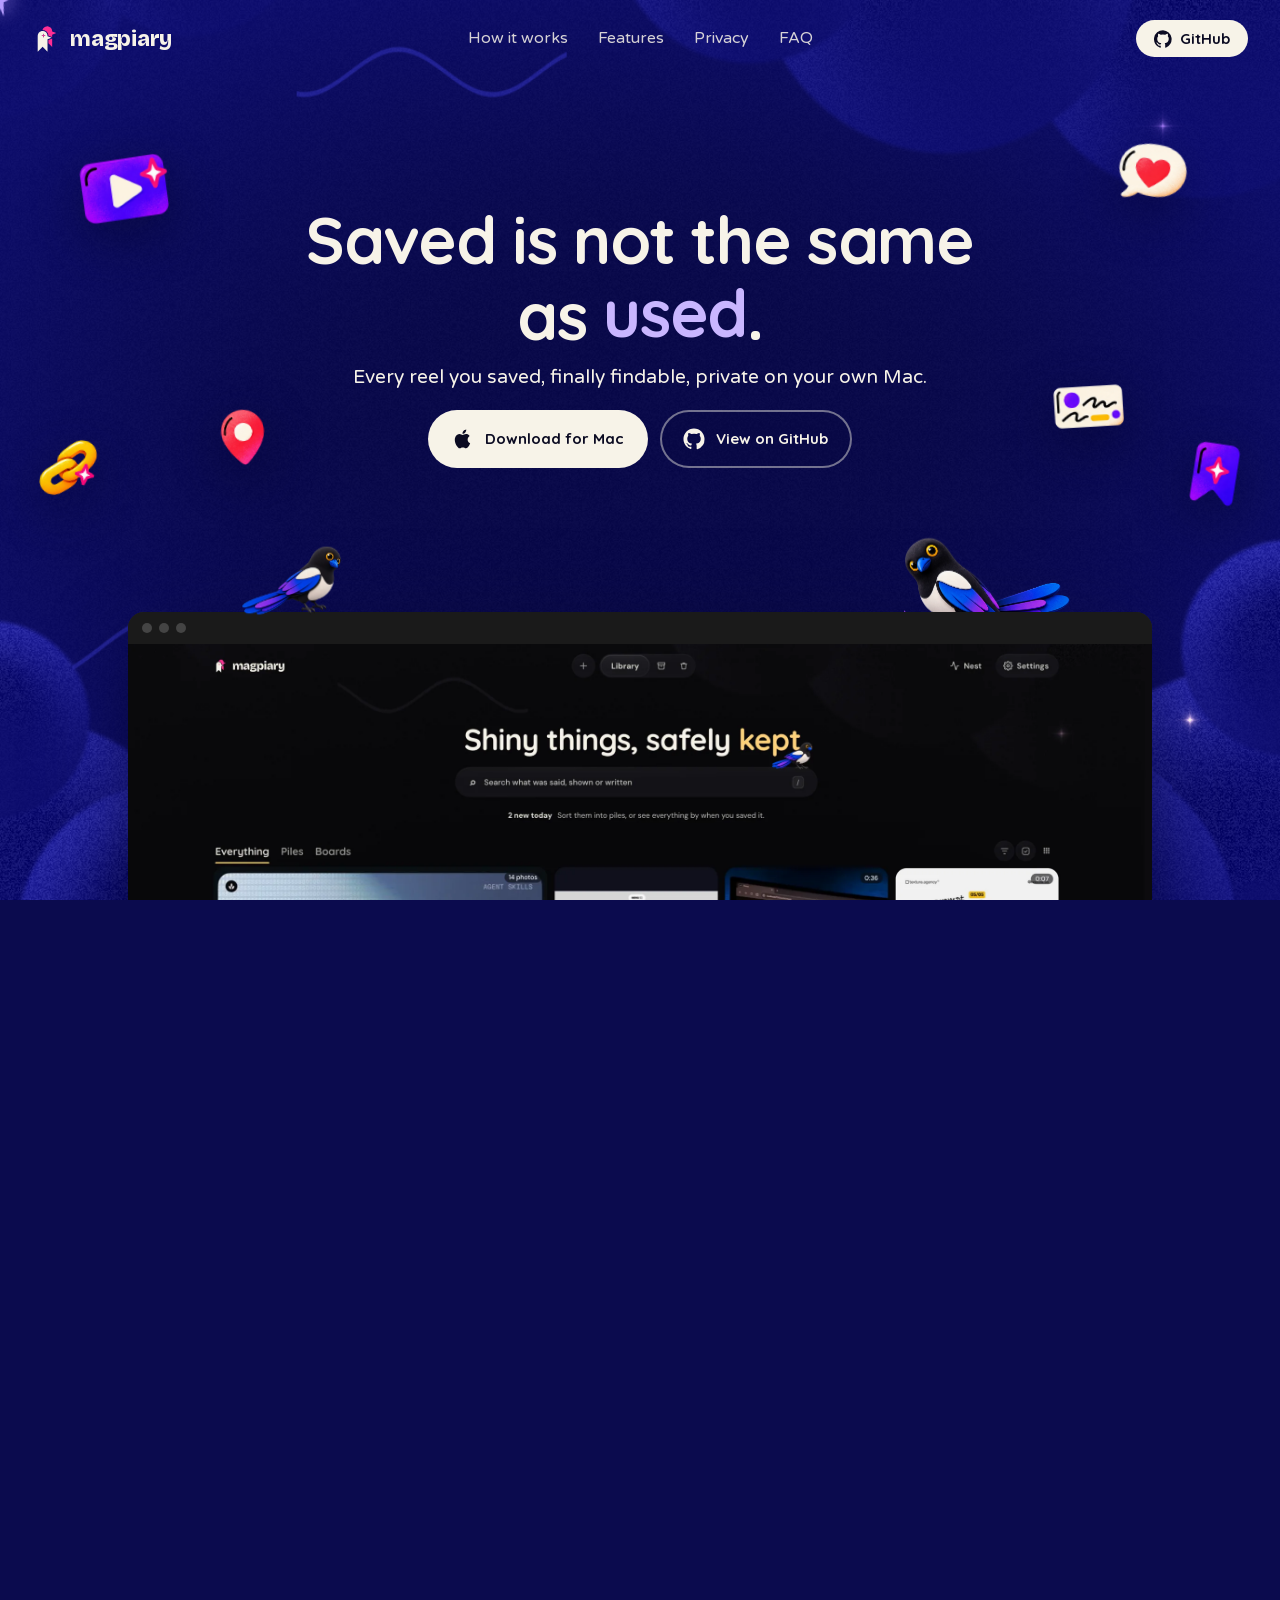
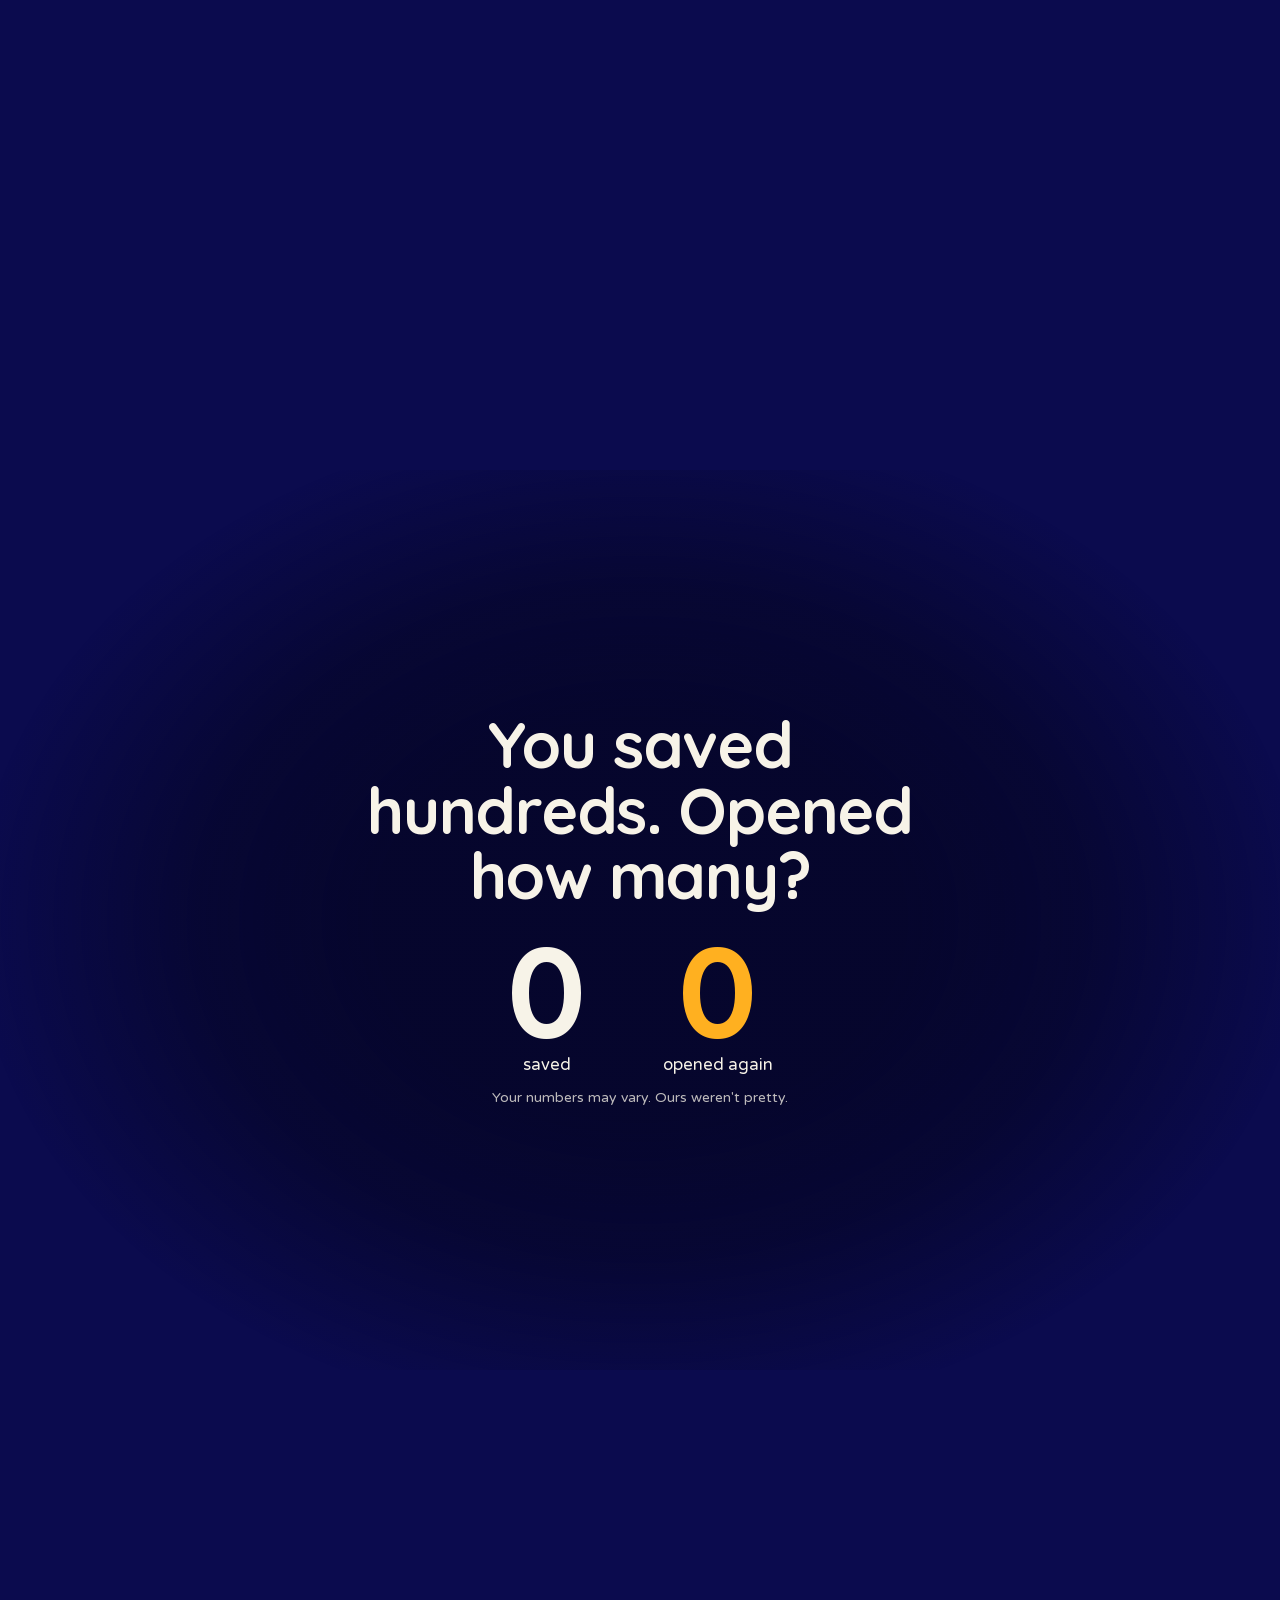
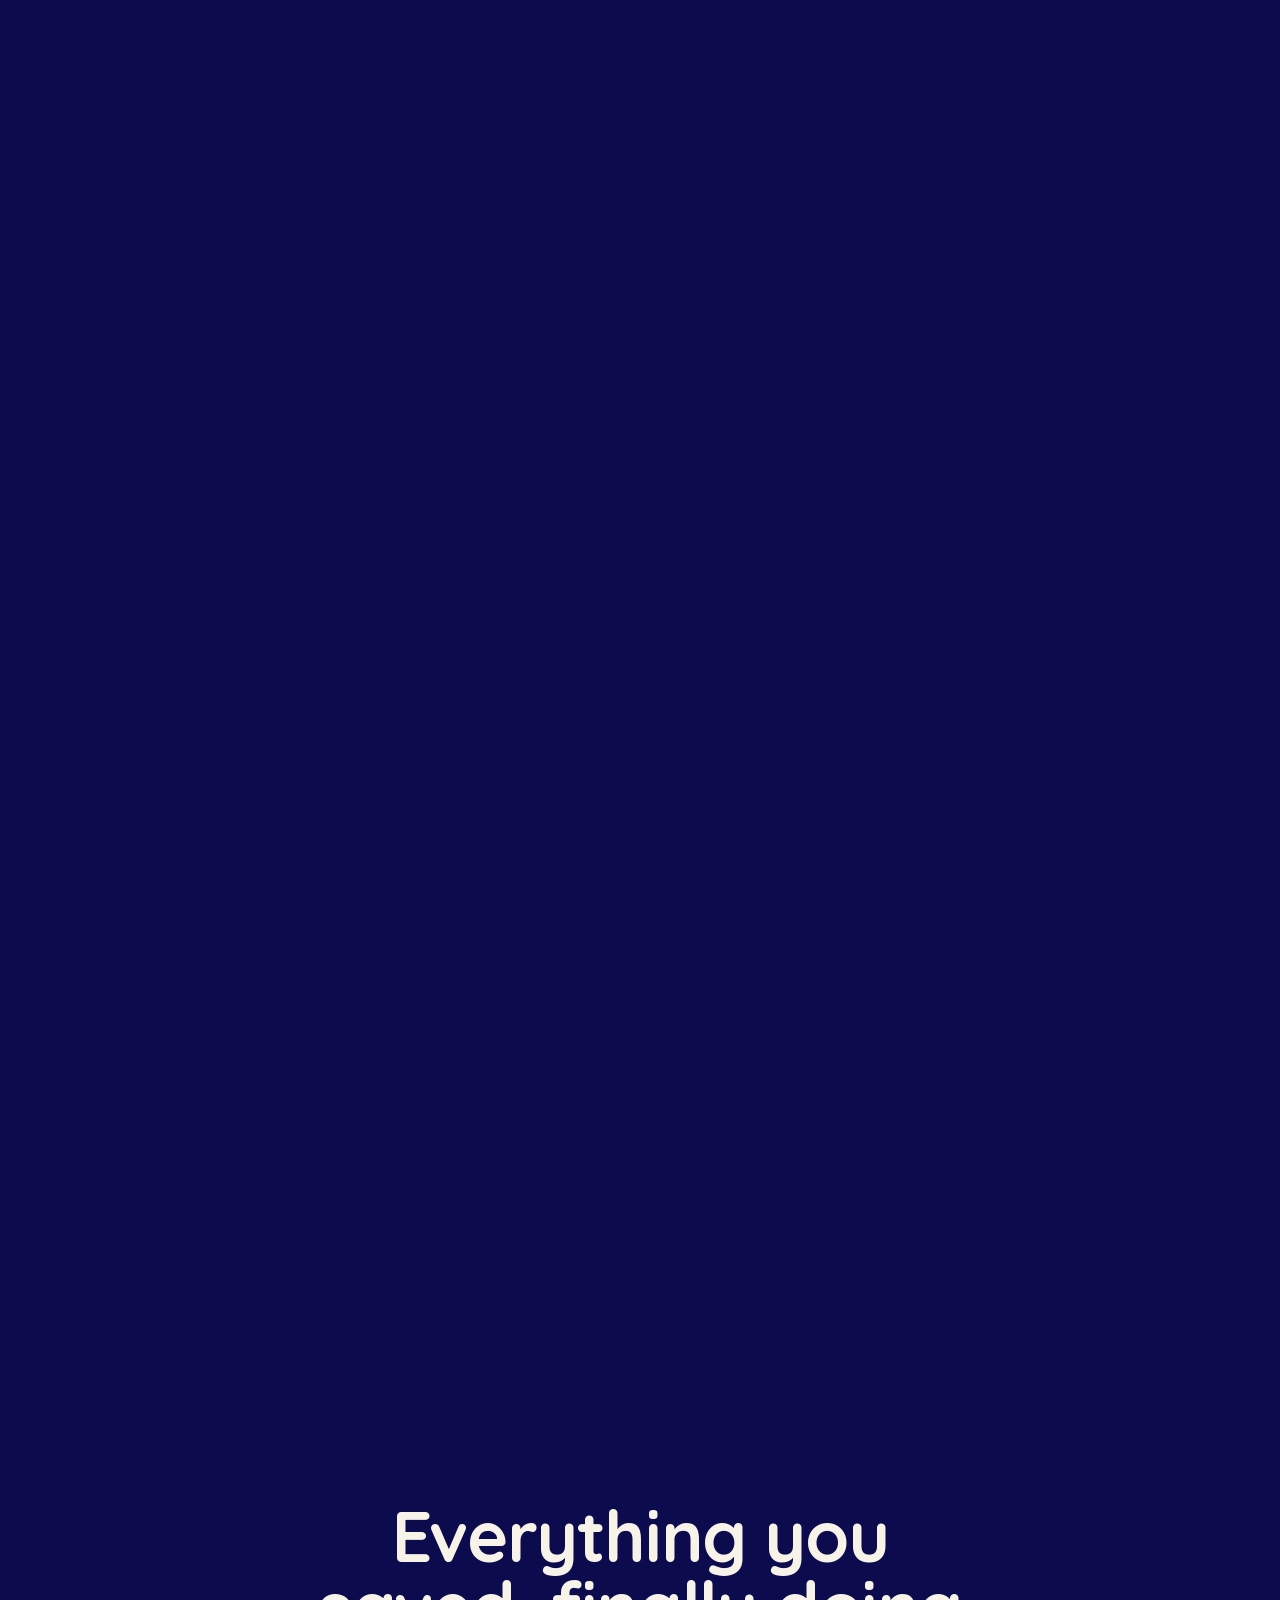
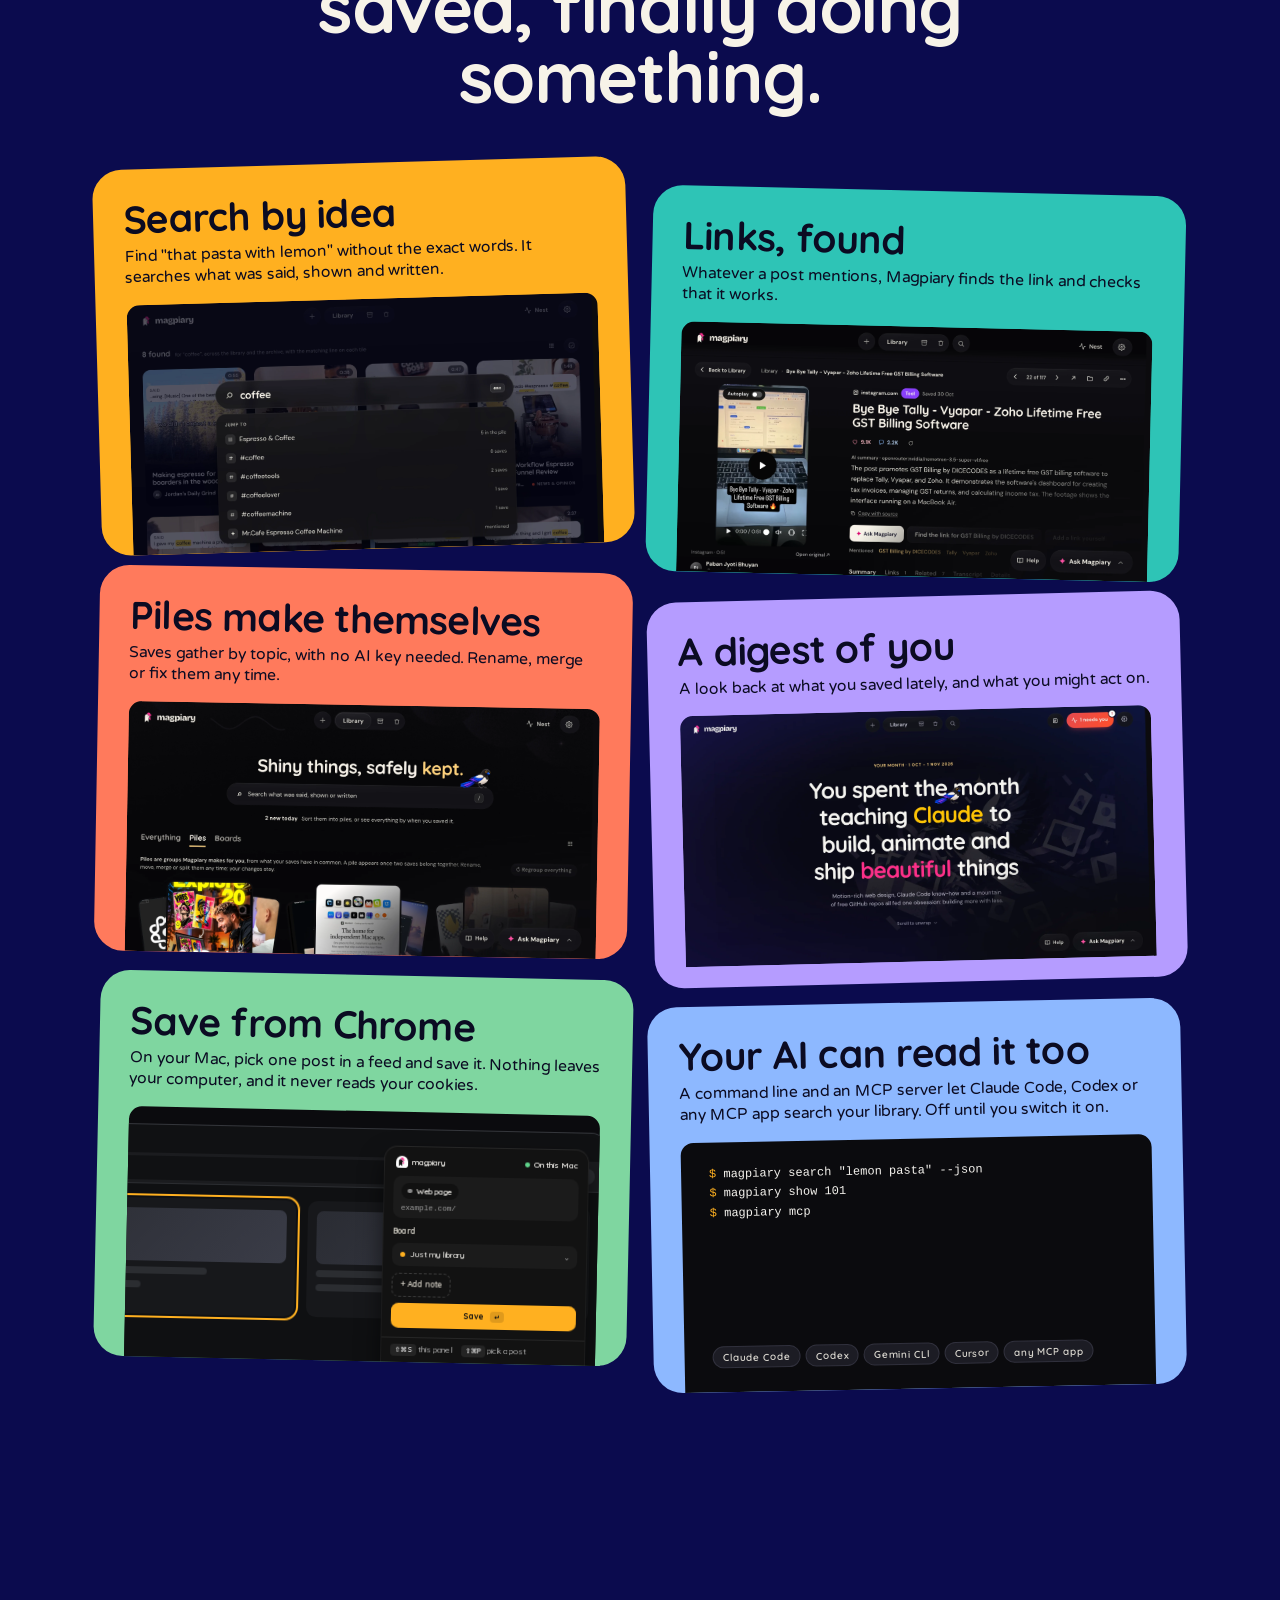
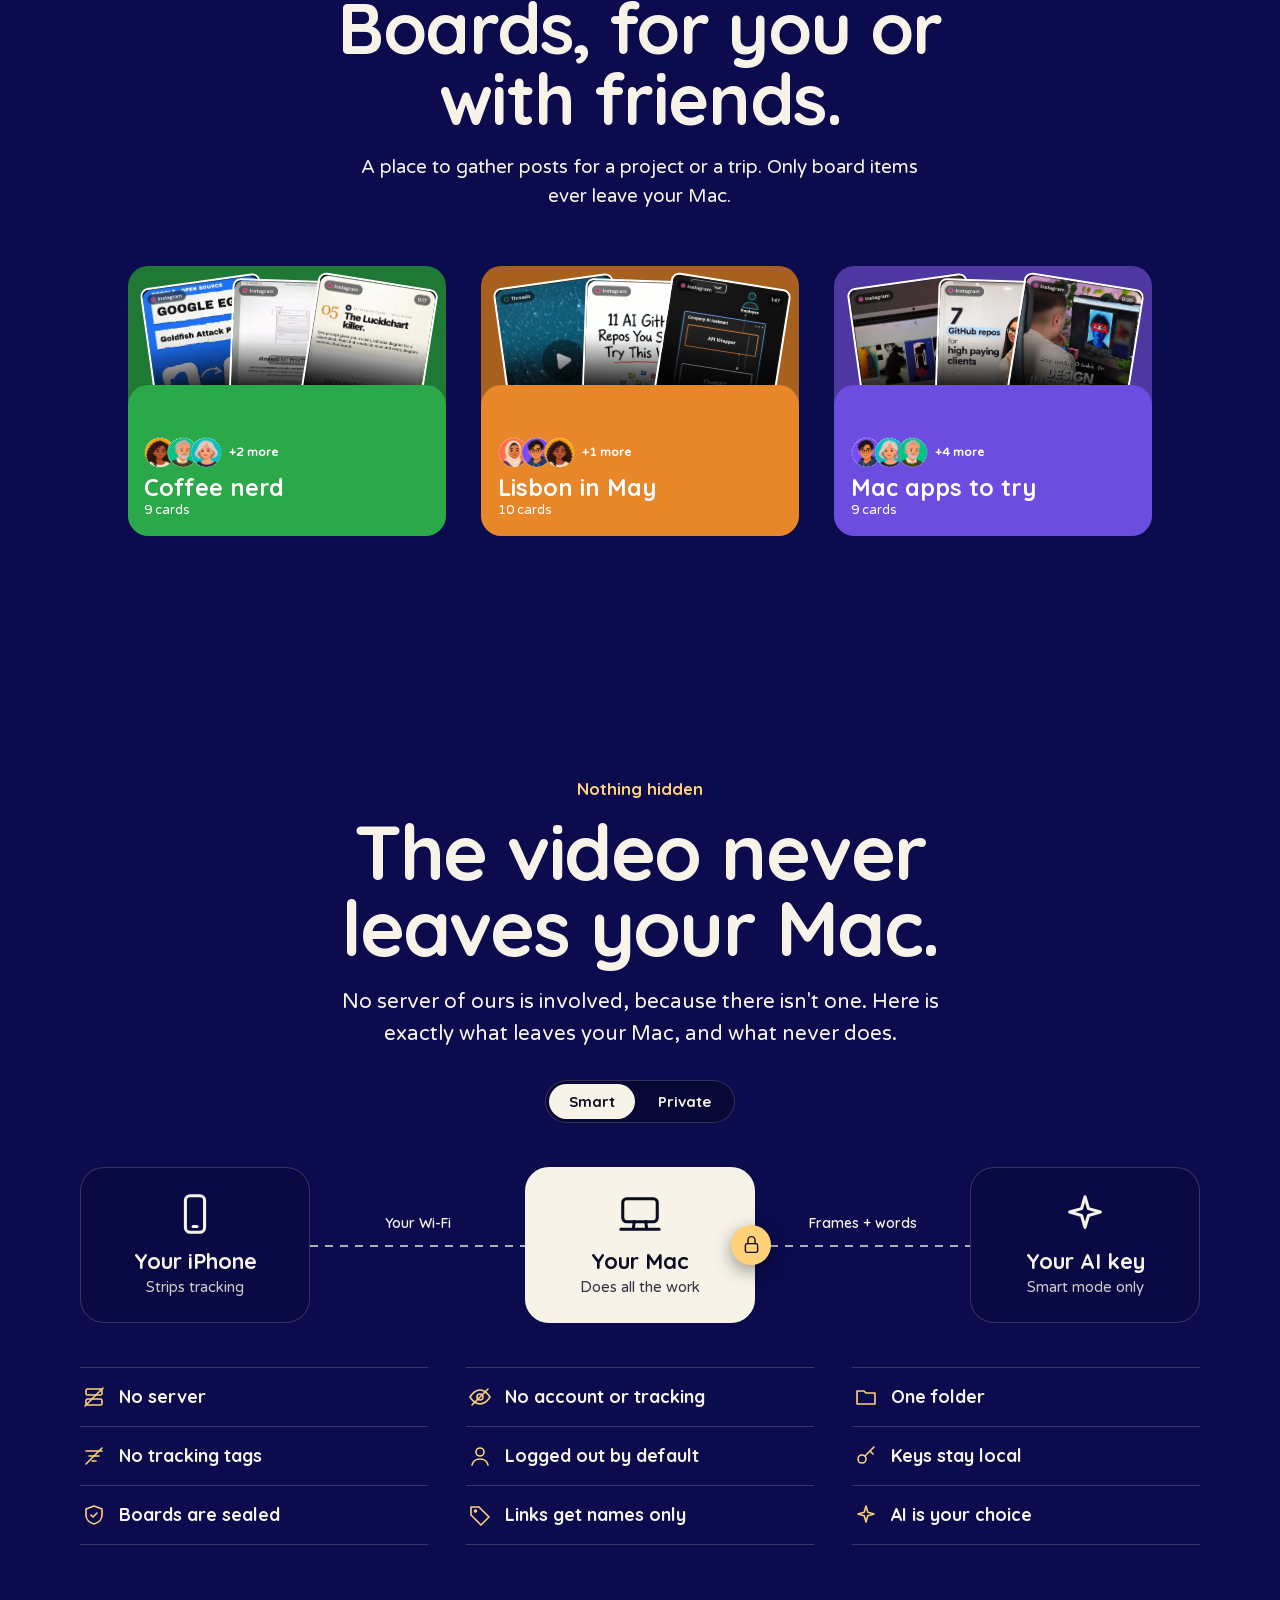
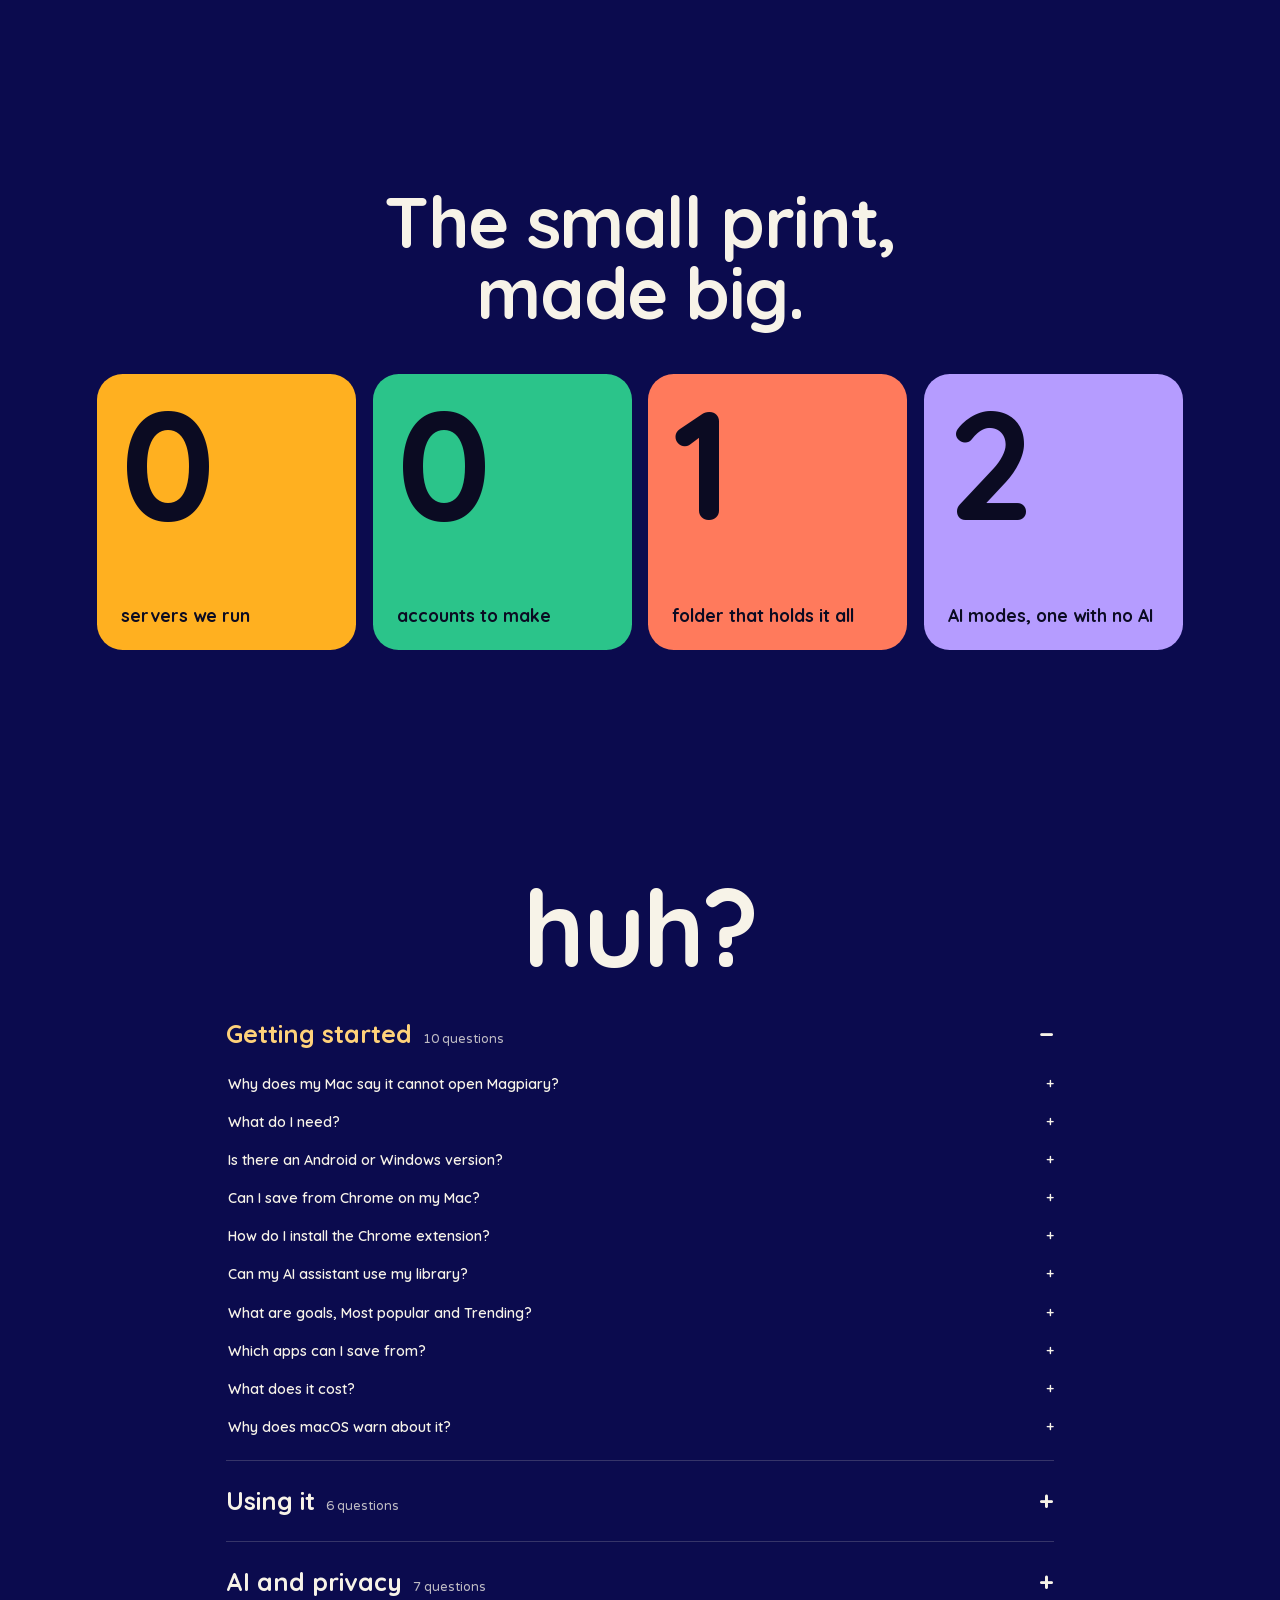
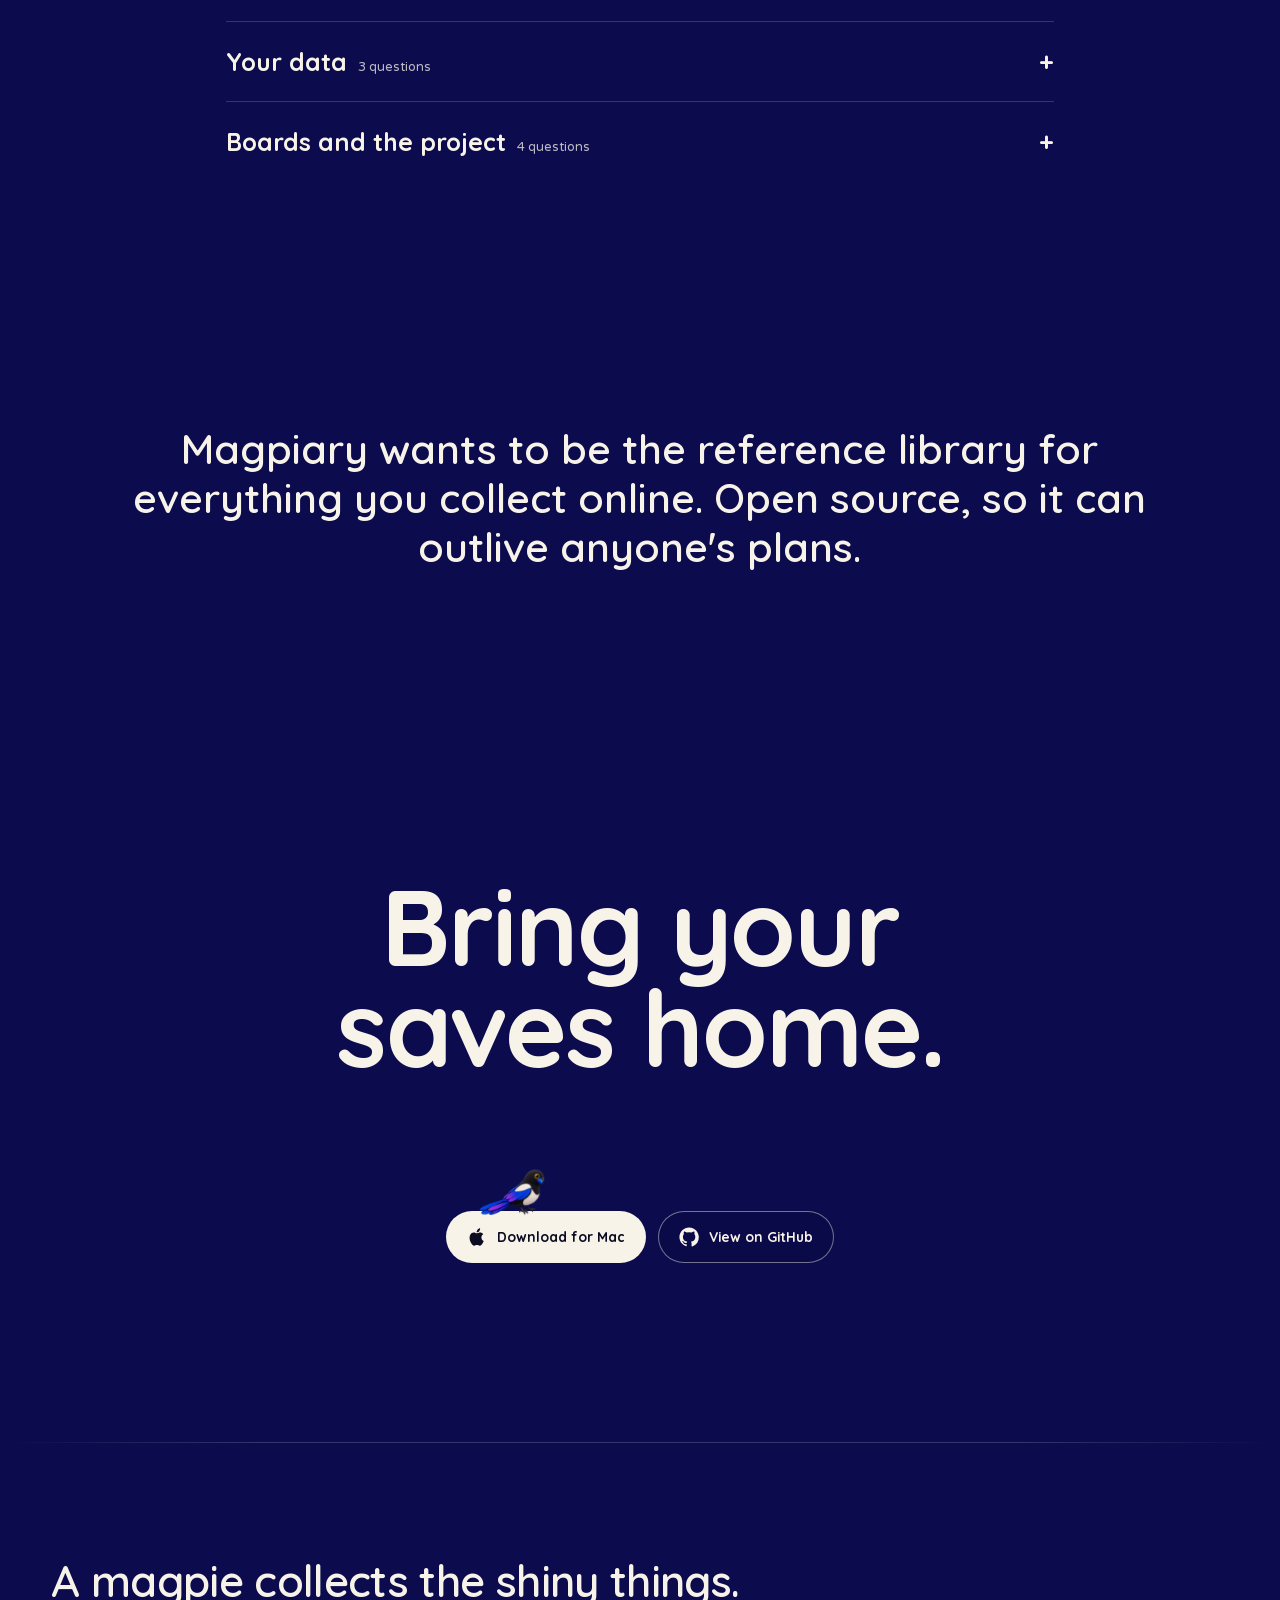
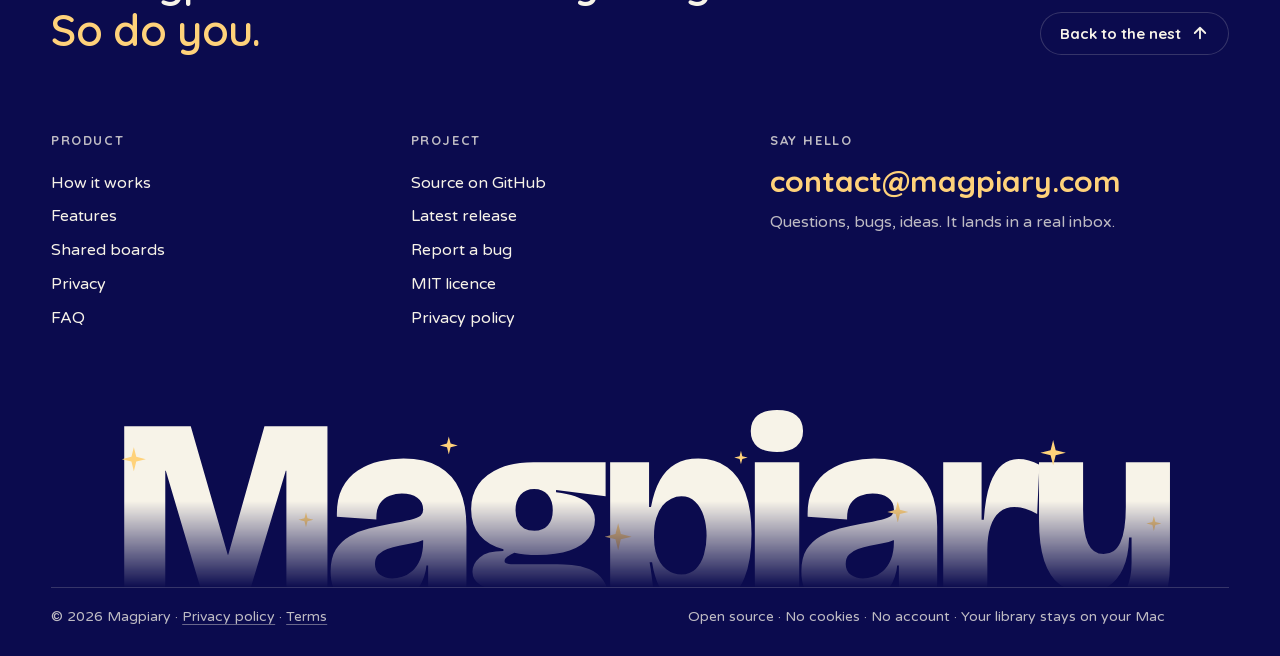
==== commit 5c854cf5: "Terms of use page, privacy page covers the extension hello, footer link" ====
--- a/index.html
+++ b/index.html
@@ -106,7 +106,7 @@
     <div class="ft-mail"><h3>Say hello</h3><a class="ft-addr" href="mailto:contact@magpiary.com">contact@magpiary.com</a><p>Questions, bugs, ideas. It lands in a real inbox.</p></div>
   </div>
   <div class="ft-word" aria-hidden="true"><span>M</span><span>a</span><span>g</span><span>p</span><span>i</span><span>a</span><span>r</span><span>y</span><i style="--x:6%;--y:22%;--s:16px;--d:0s"></i><i style="--x:21%;--y:58%;--s:10px;--d:1.3s"></i><i style="--x:33%;--y:16%;--s:12px;--d:0.6s"></i><i style="--x:47%;--y:64%;--s:18px;--d:2.1s"></i><i style="--x:58%;--y:24%;--s:9px;--d:0.9s"></i><i style="--x:71%;--y:52%;--s:14px;--d:1.7s"></i><i style="--x:84%;--y:18%;--s:17px;--d:0.3s"></i><i style="--x:93%;--y:60%;--s:10px;--d:2.4s"></i></div>
-  <div class="ft-base"><span>© 2026 Magpiary · <a href="/privacy">Privacy policy</a></span><span>Open source · No cookies · No account · Your library stays on your Mac</span></div>
+  <div class="ft-base"><span>© 2026 Magpiary · <a href="/privacy">Privacy policy</a> · <a href="/terms">Terms</a></span><span>Open source · No cookies · No account · Your library stays on your Mac</span></div>
 </footer>
 
 <div class="review" id="review" aria-label="Compare options"></div>
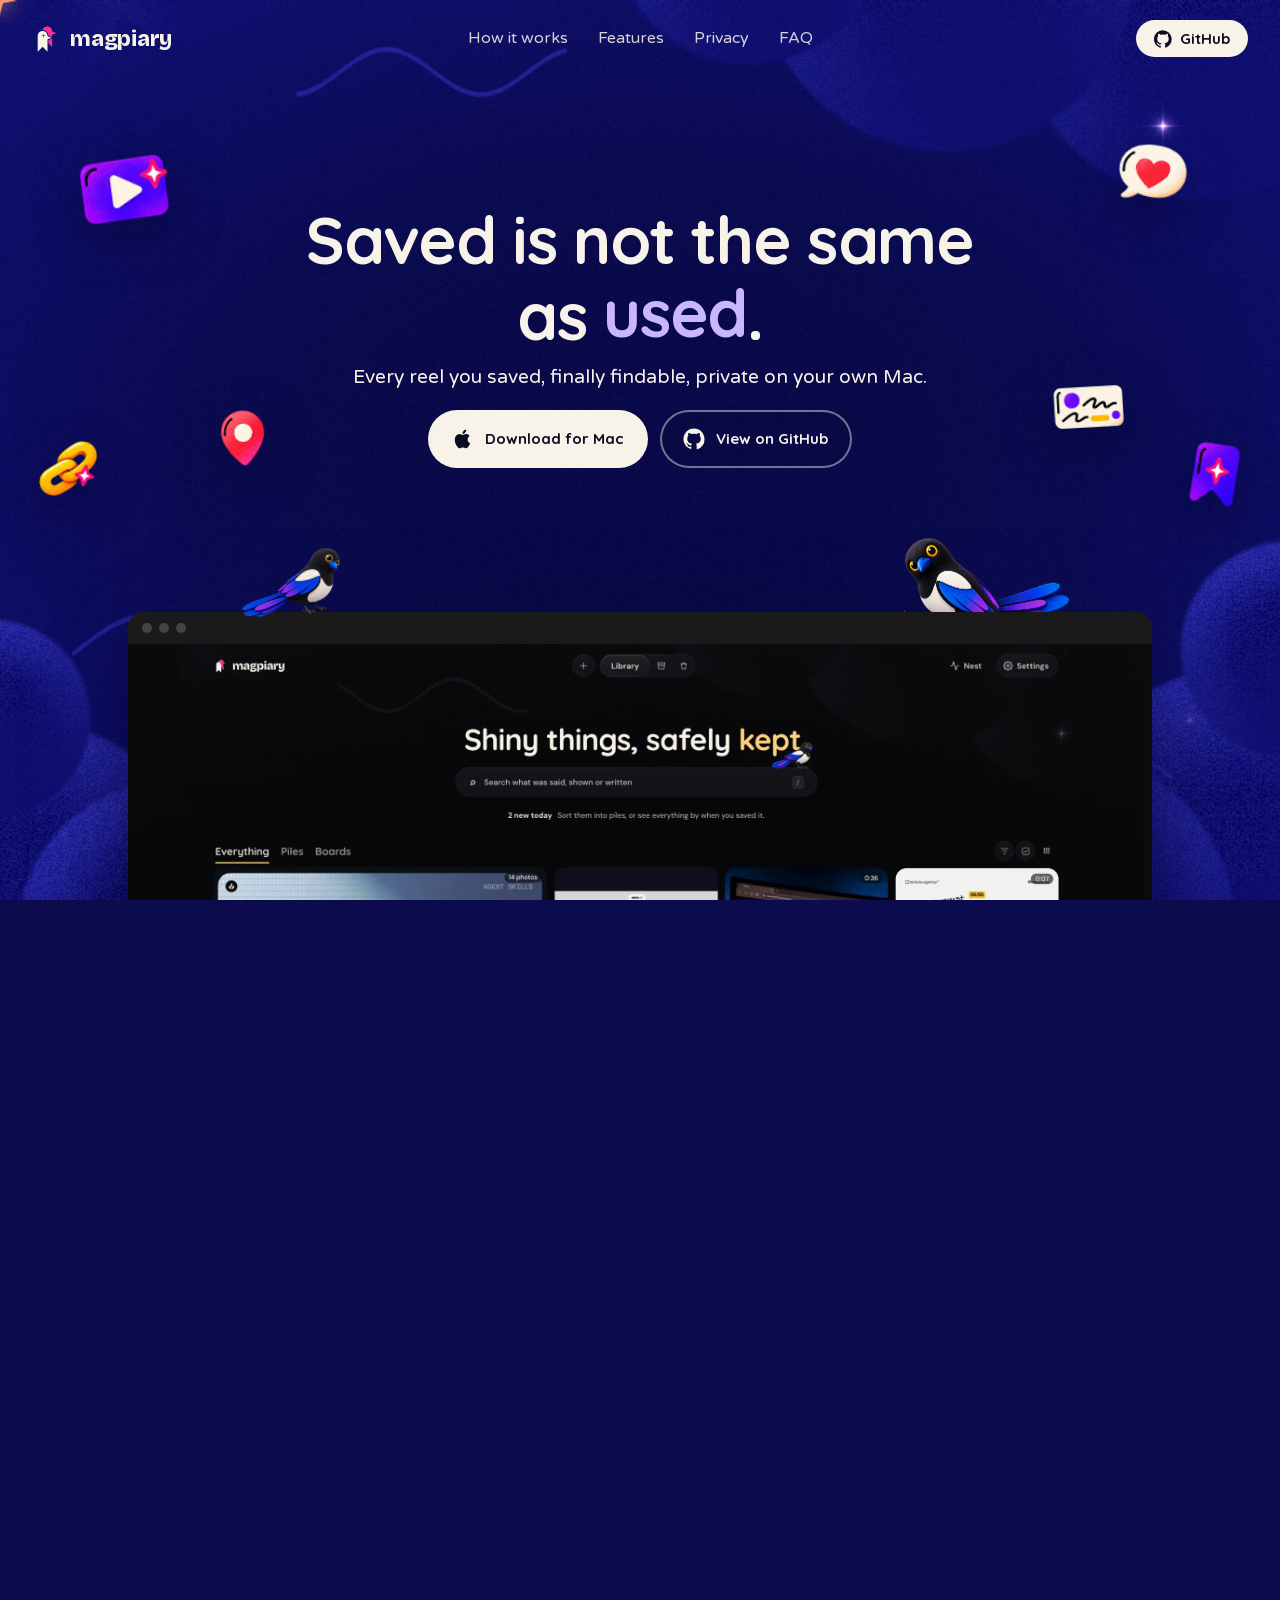
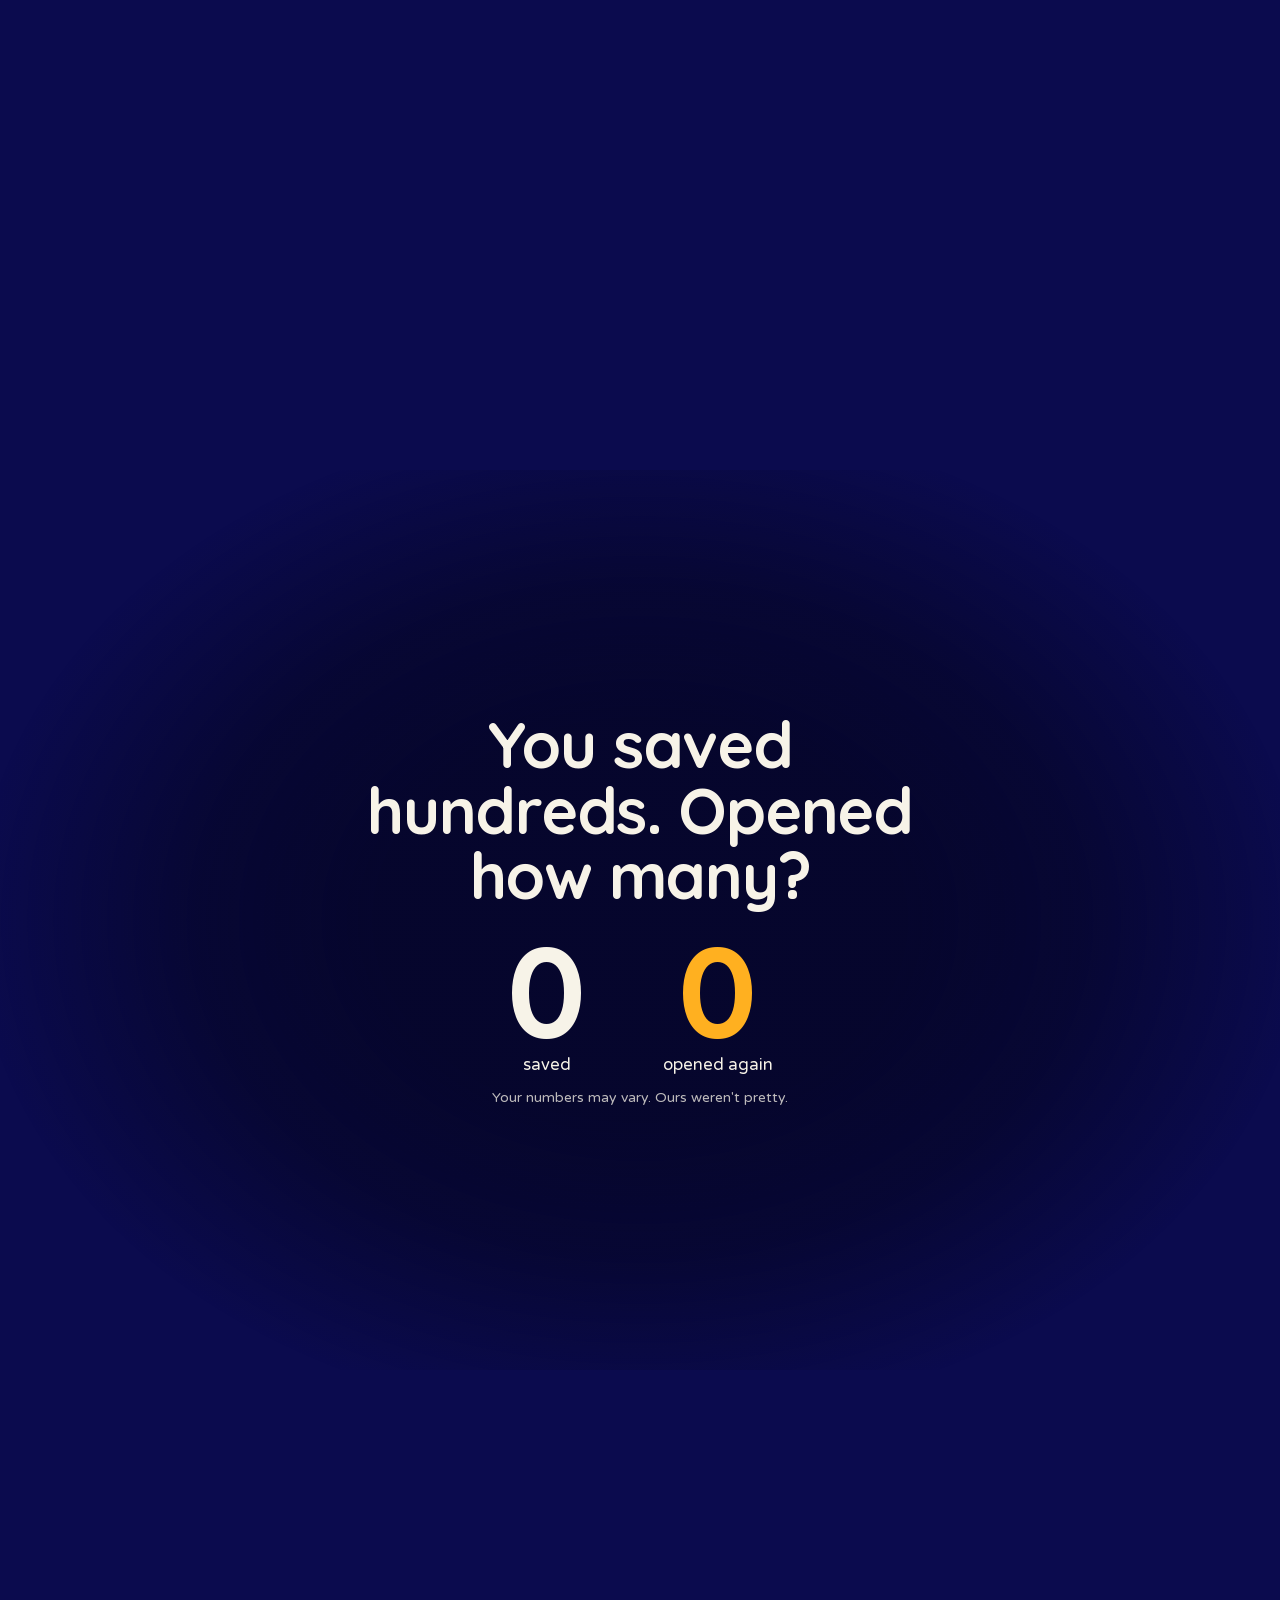
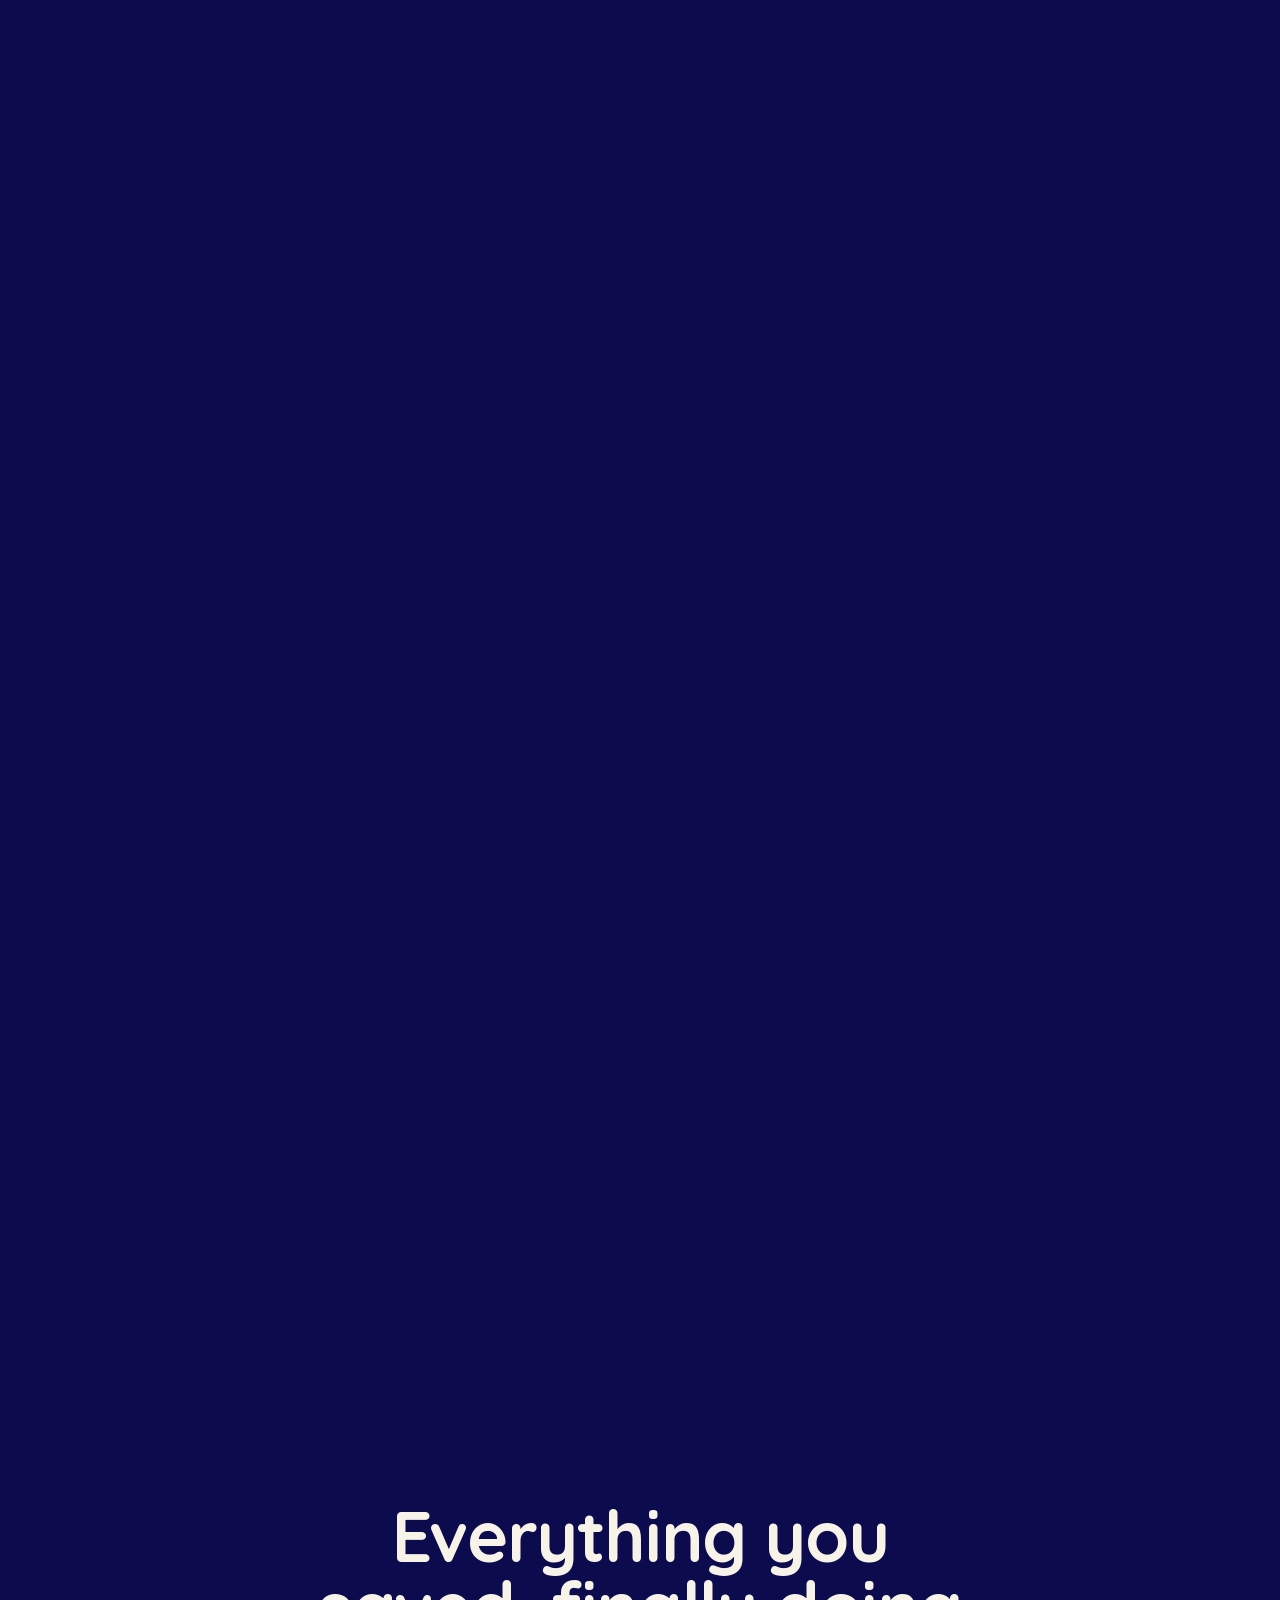
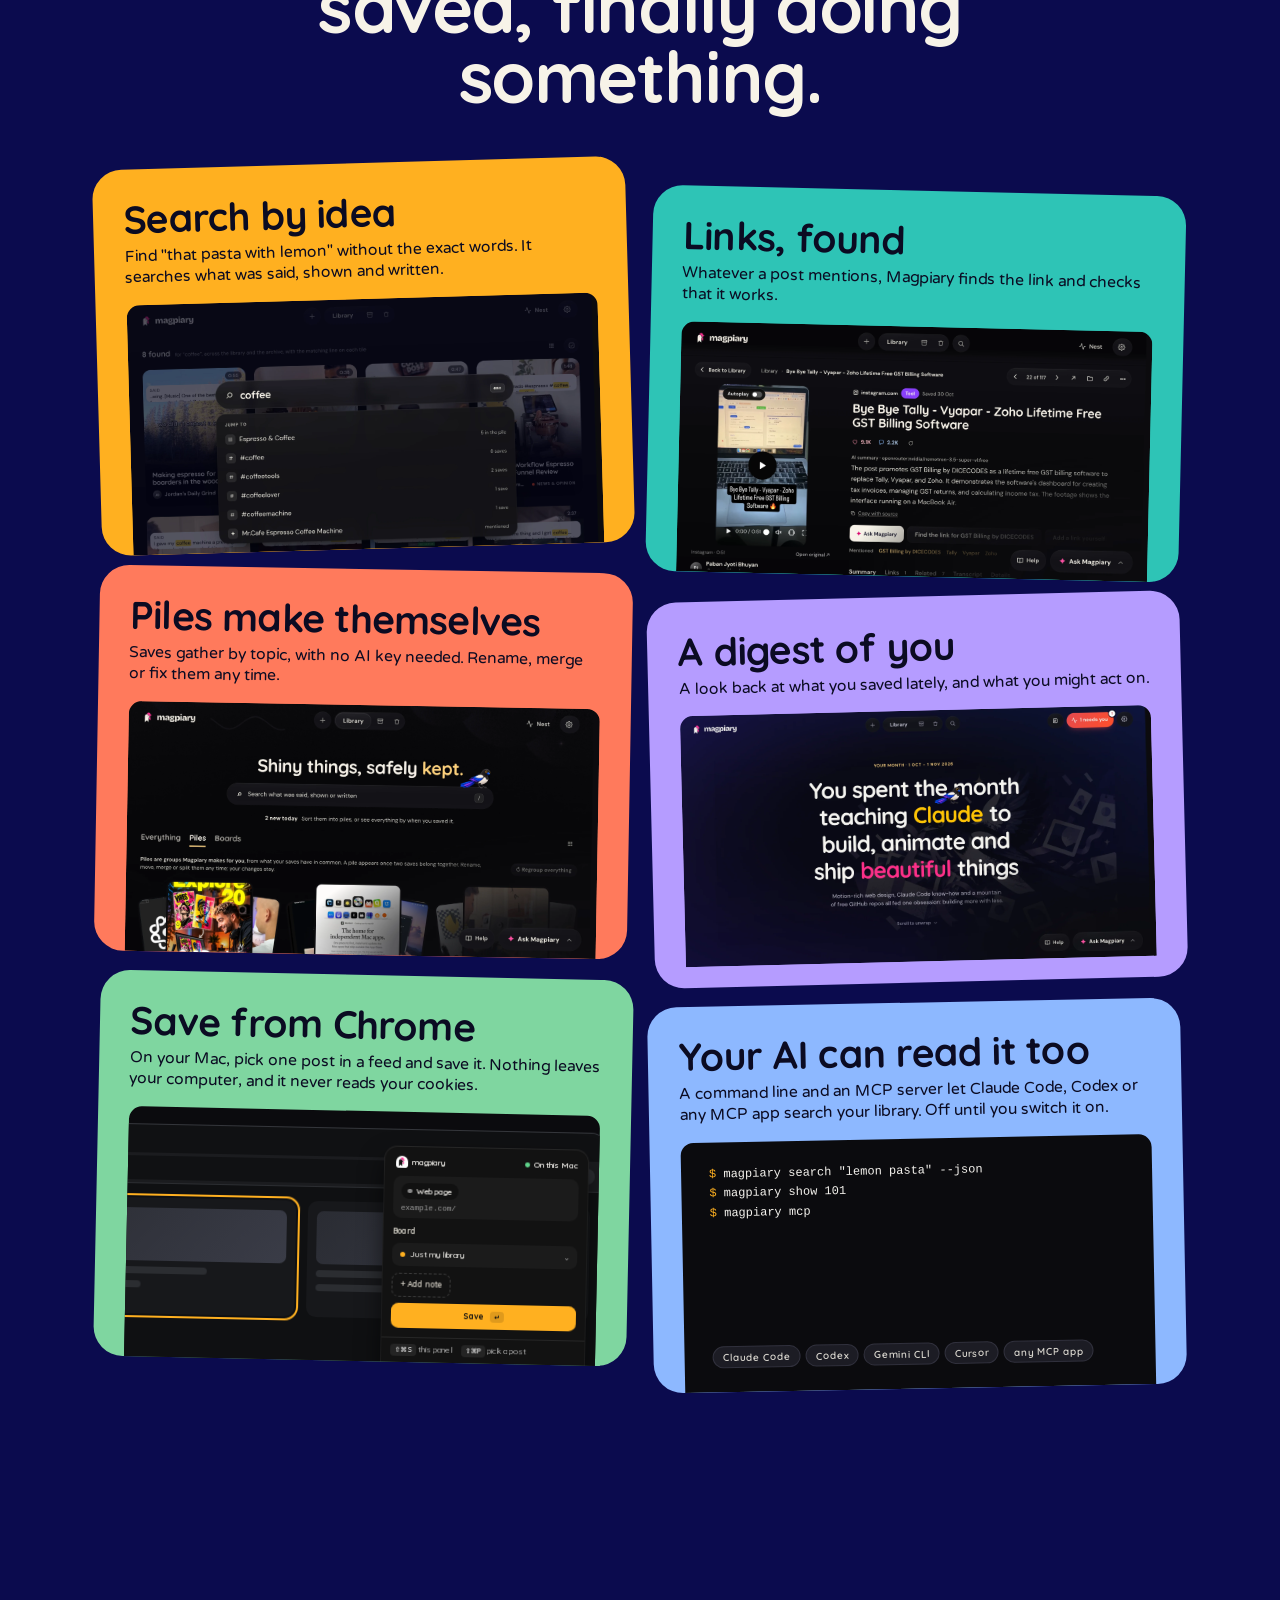
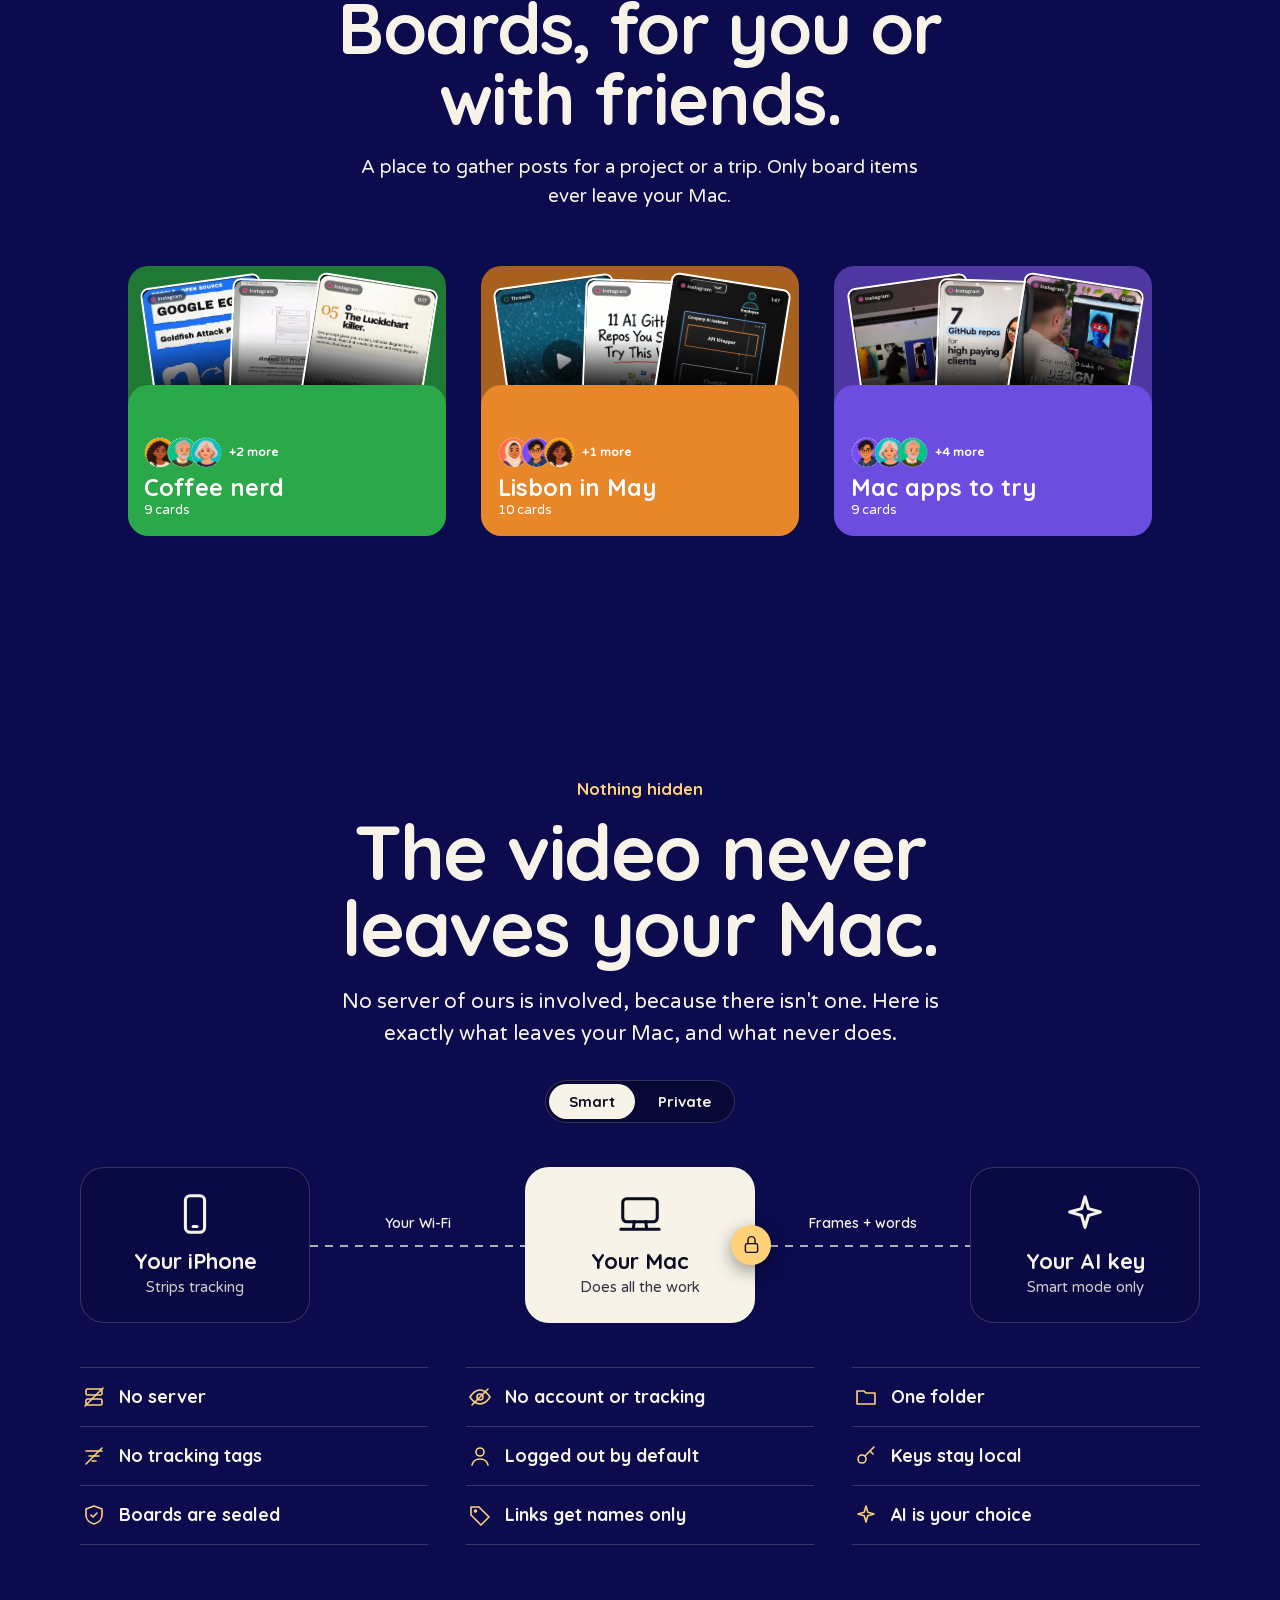
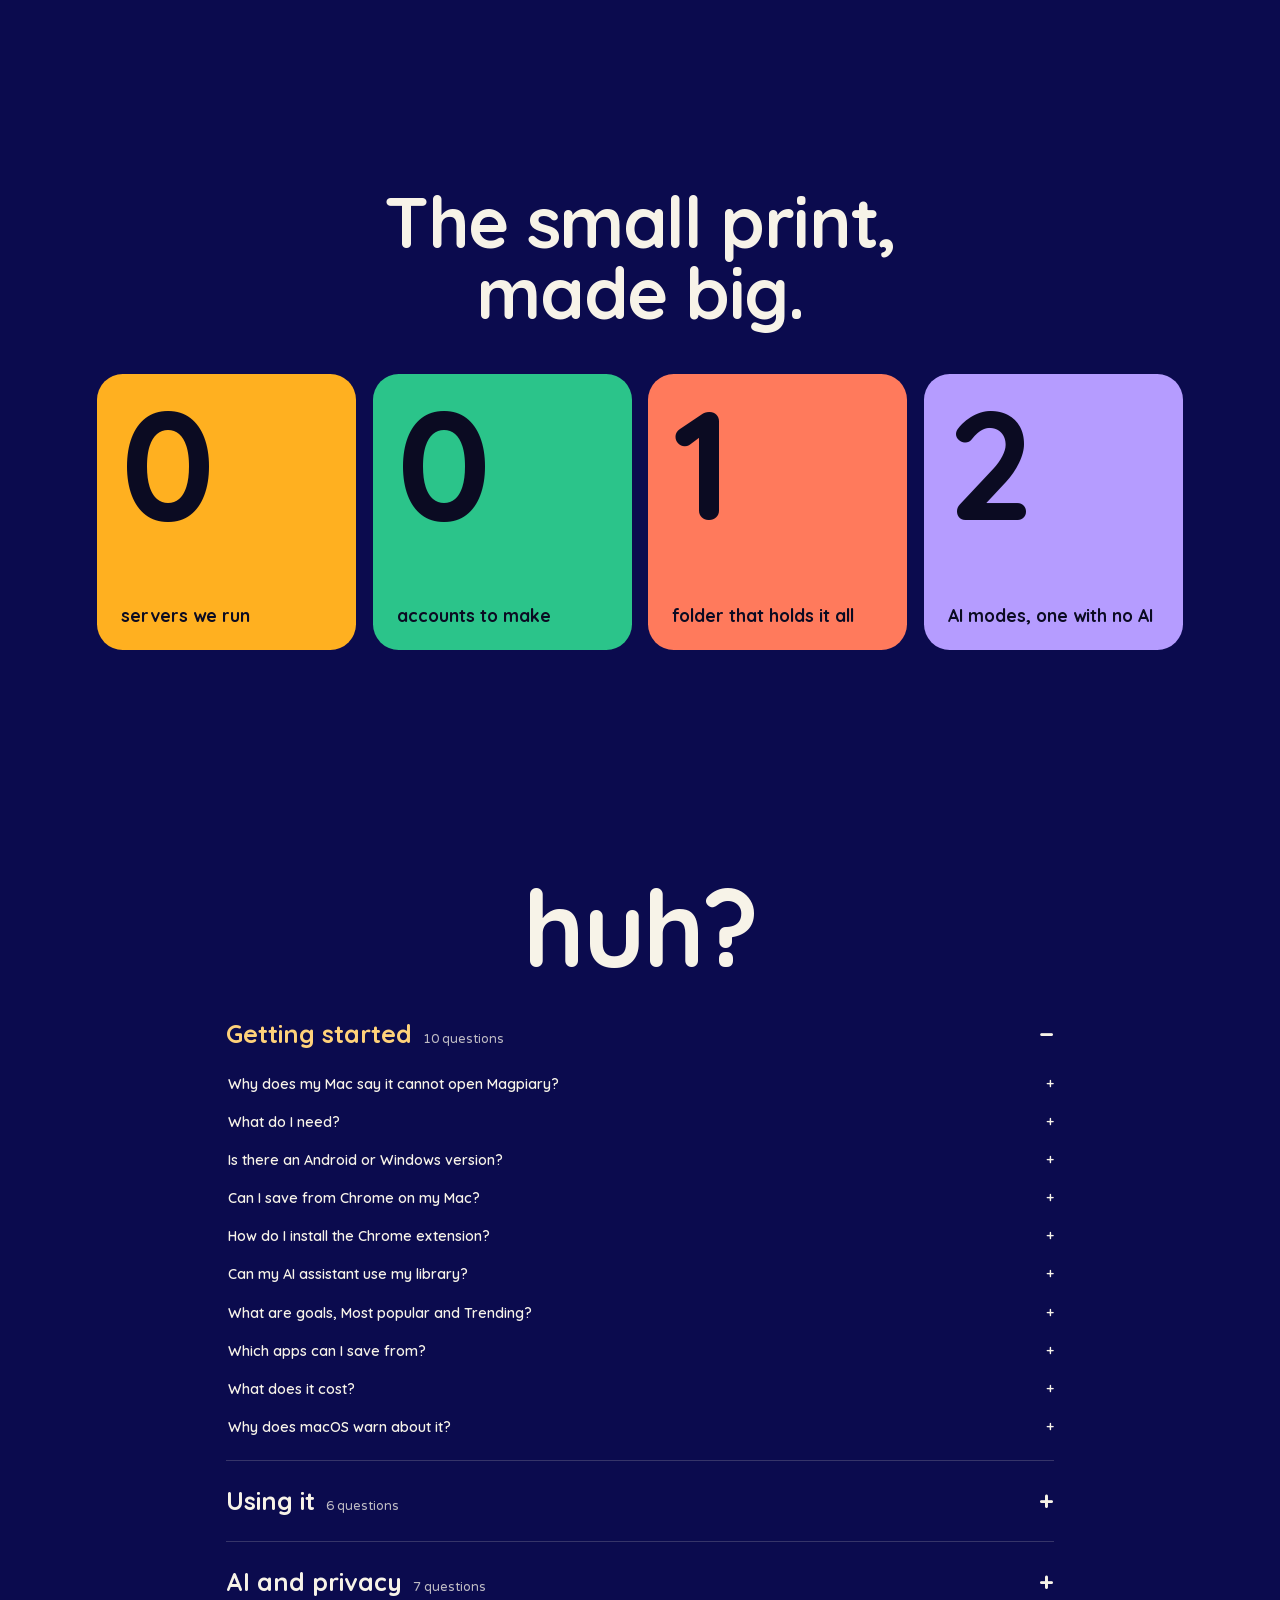
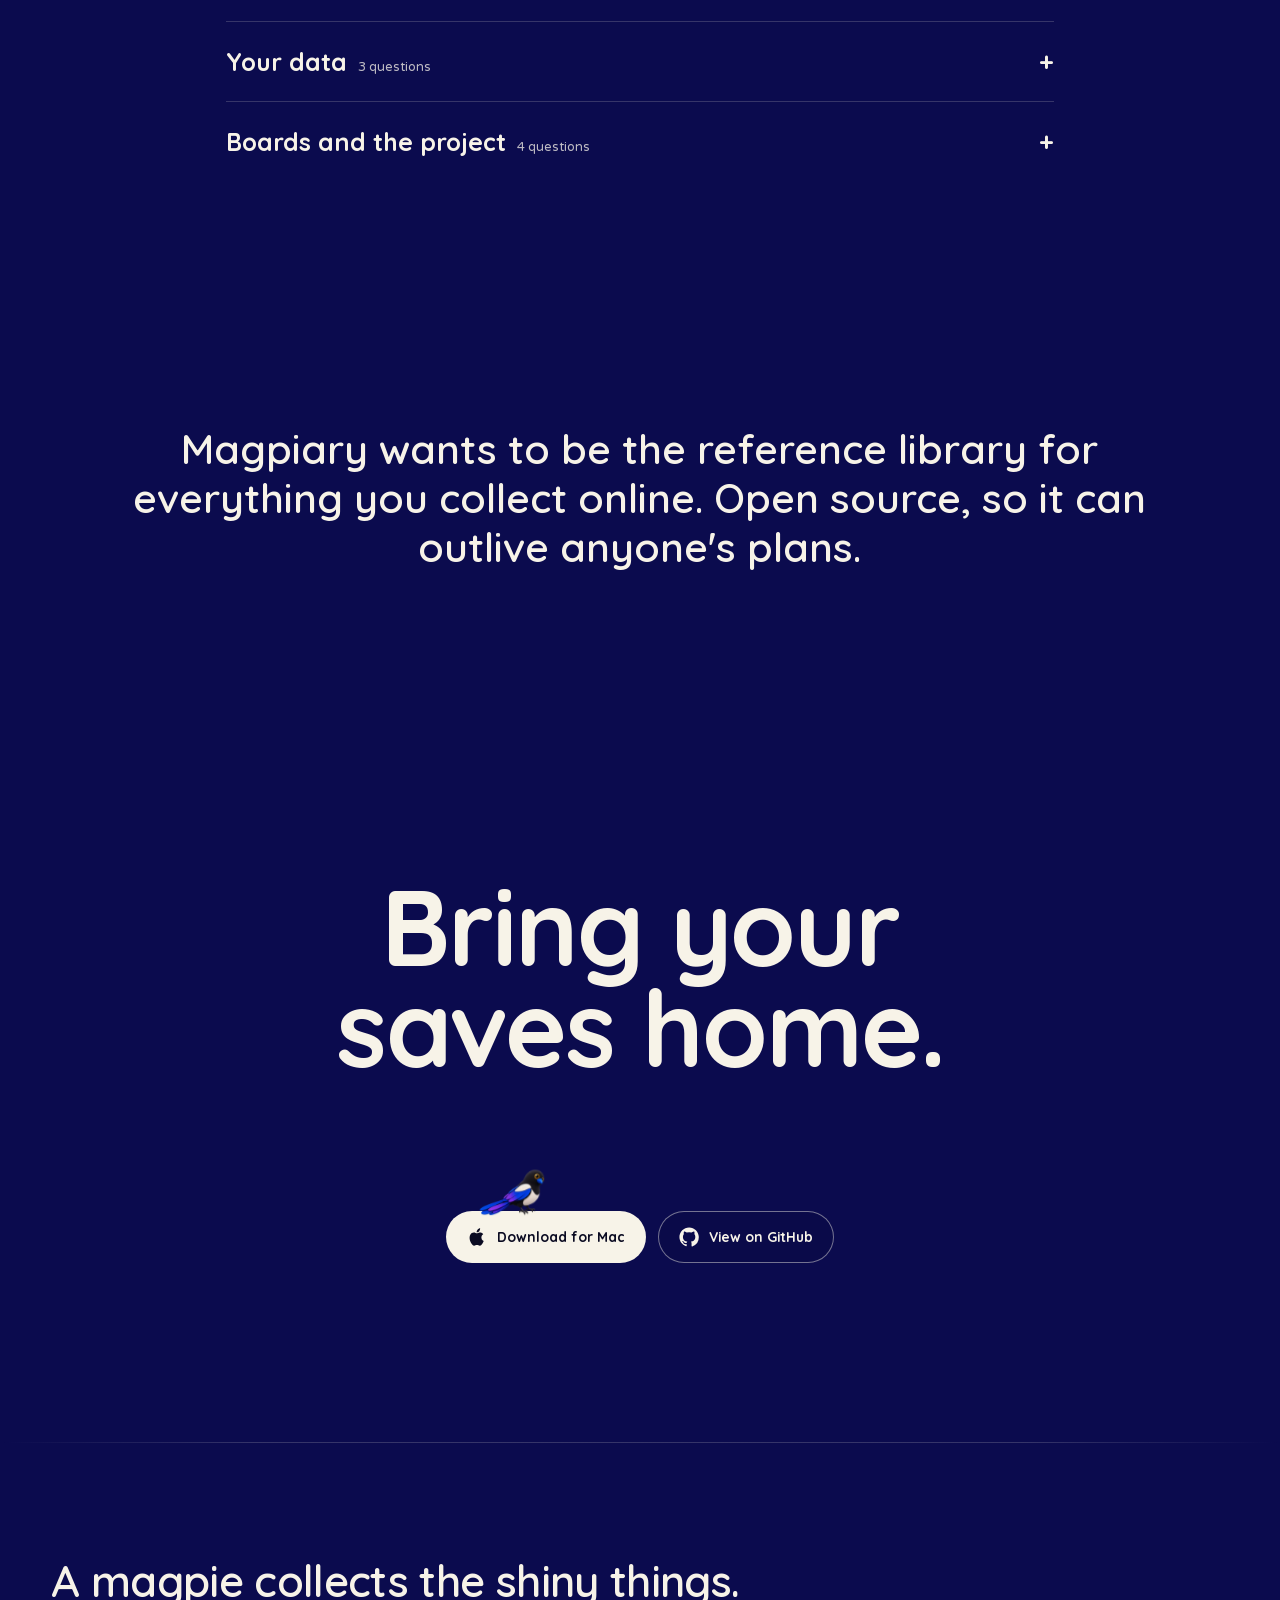
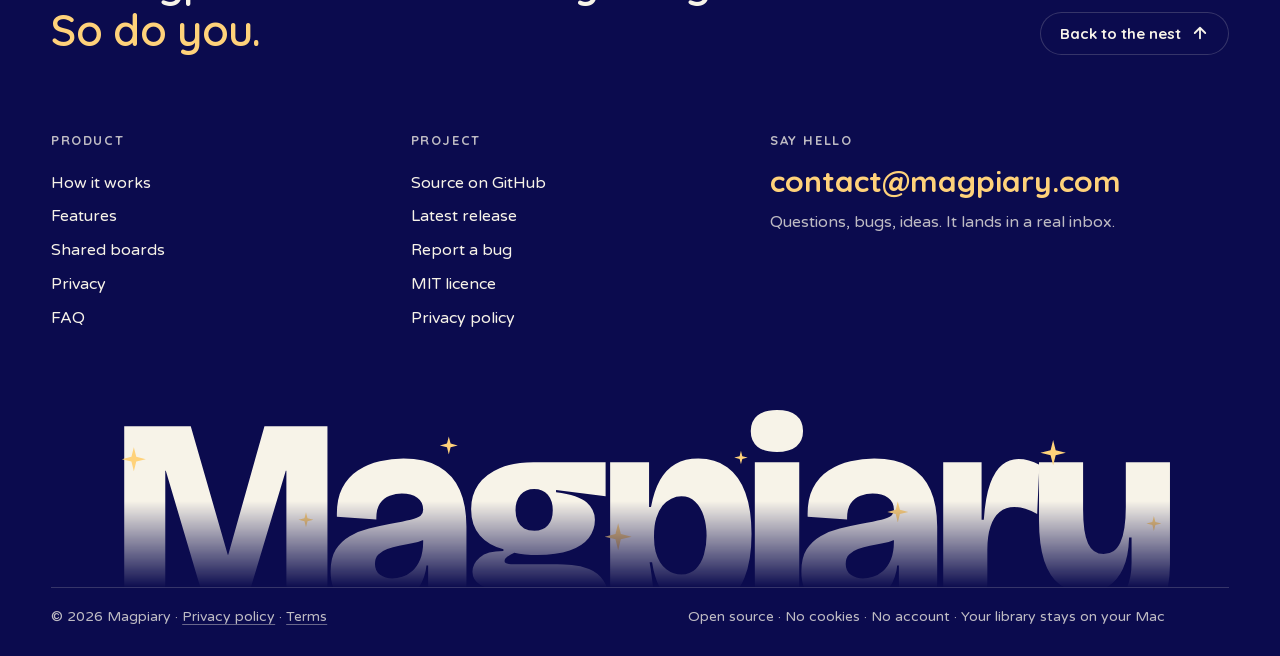
==== commit f9110ae2: "Add cookieless Umami analytics with named click events; update privacy wording Co-Authored-By: Claud" ====
--- a/index.html
+++ b/index.html
@@ -24,6 +24,8 @@
 
 <link rel="preload" href="fonts.css" as="style"><link rel="stylesheet" href="fonts.css">
 <link rel="stylesheet" href="site.css">
+<script defer src="https://cloud.umami.is/script.js" data-website-id="e7e9658b-8a0d-430d-935b-7e707e09e8f1" data-domains="magpiary.com,www.magpiary.com" data-do-not-track="true"></script>
+<script defer src="track.js"></script>
 </head>
 <body>
 <canvas id="bg" aria-hidden="true"></canvas>
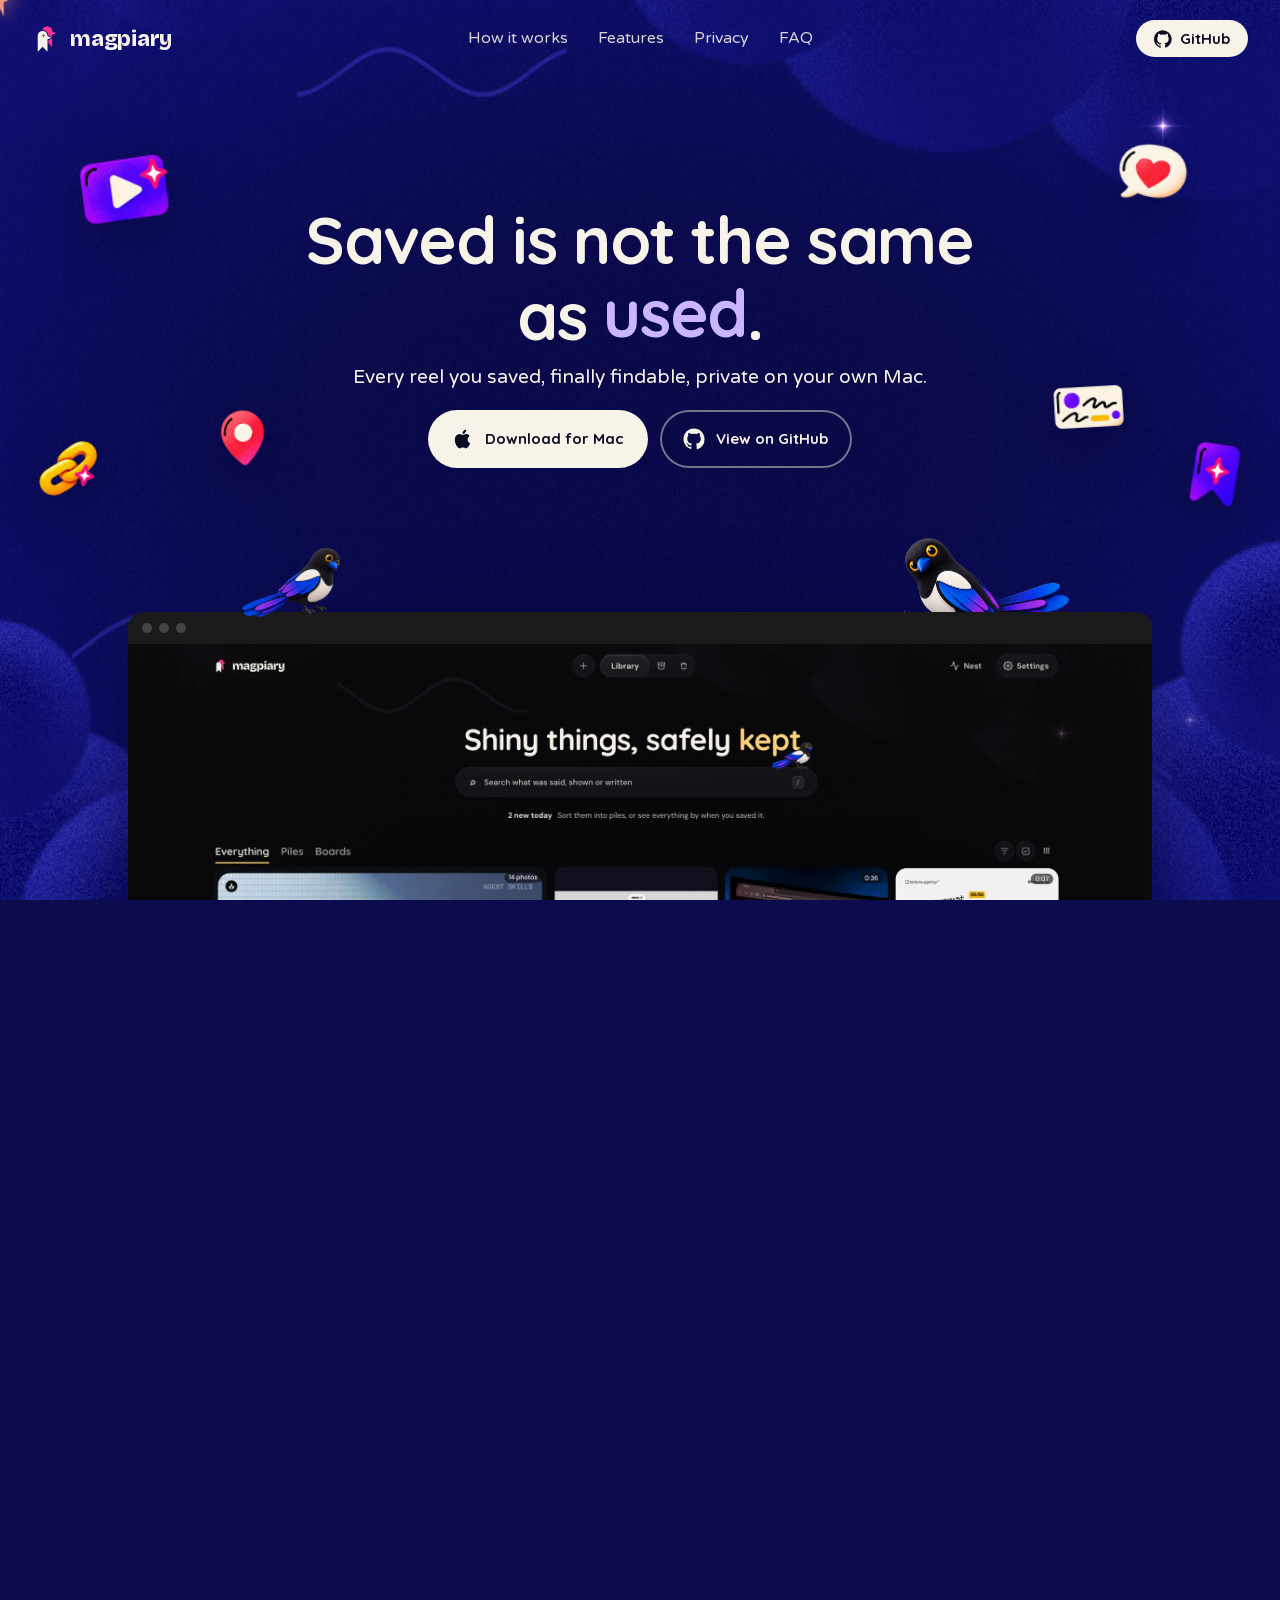
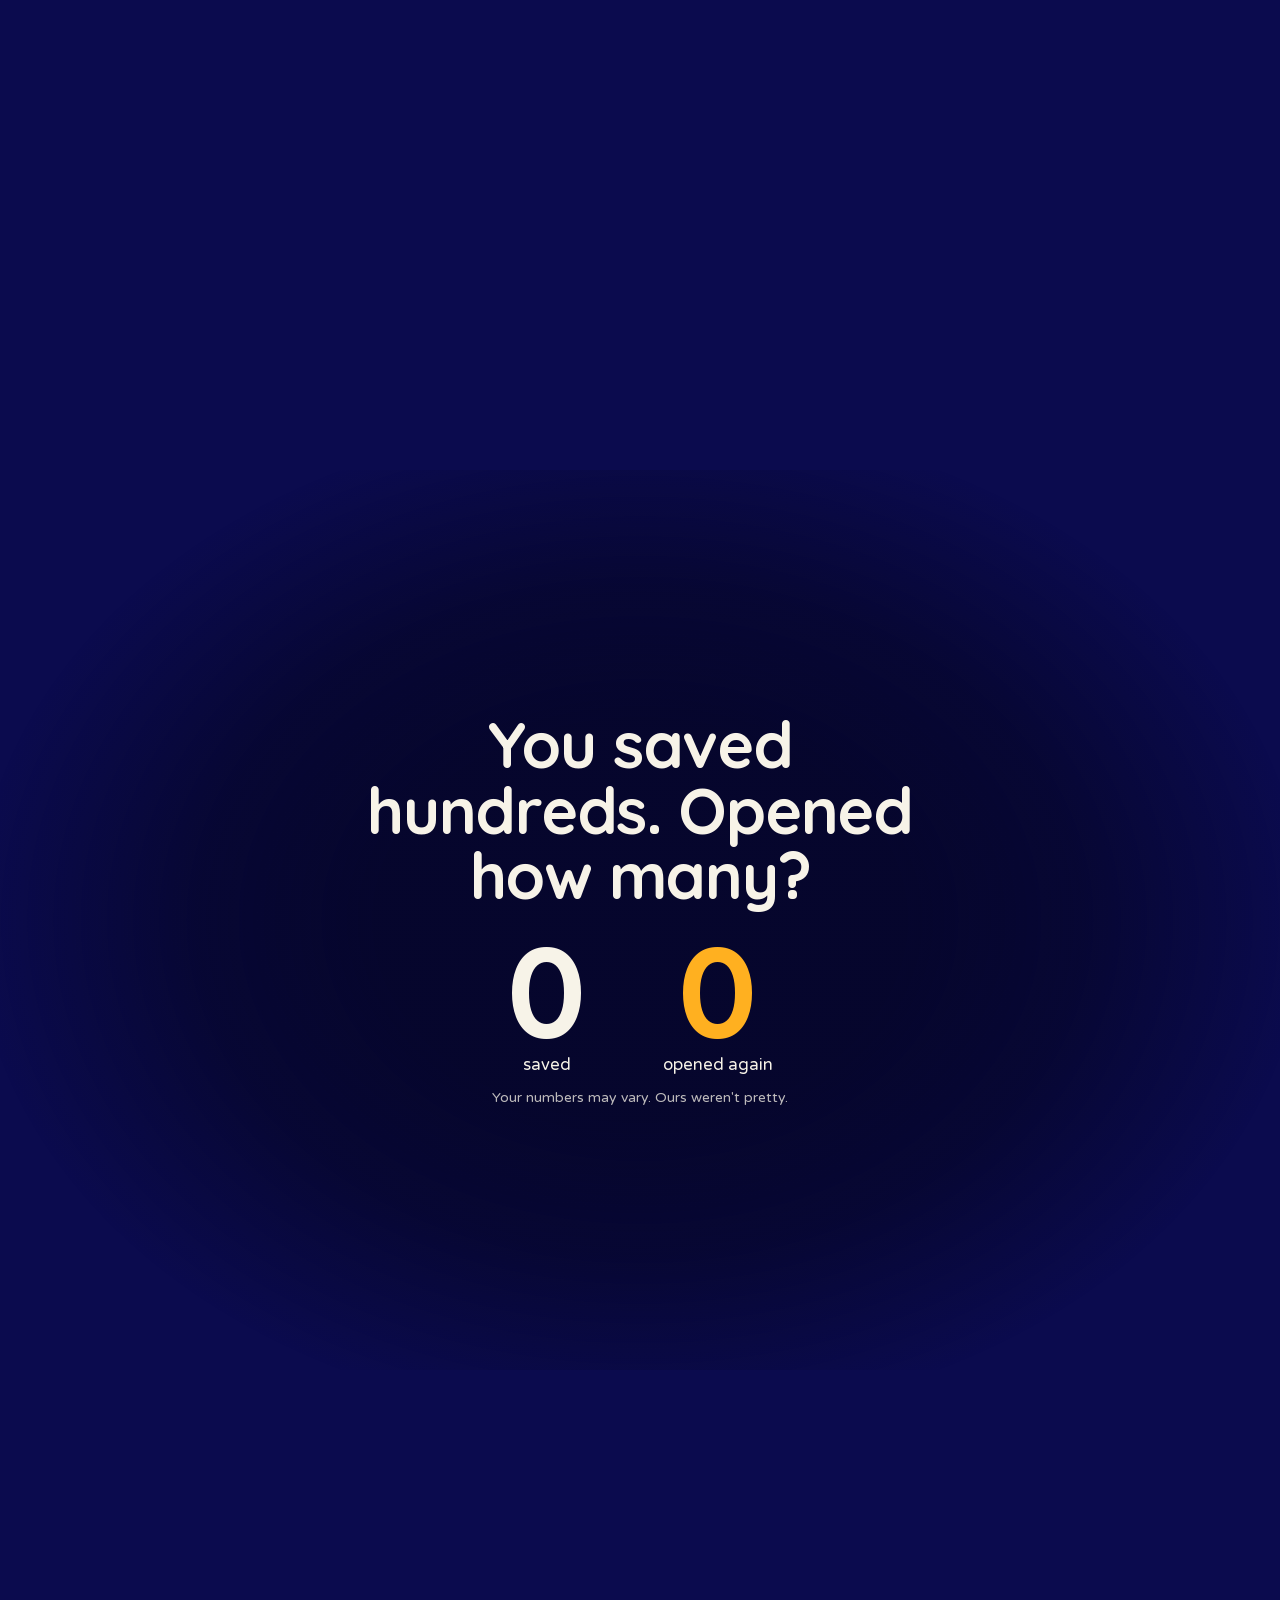
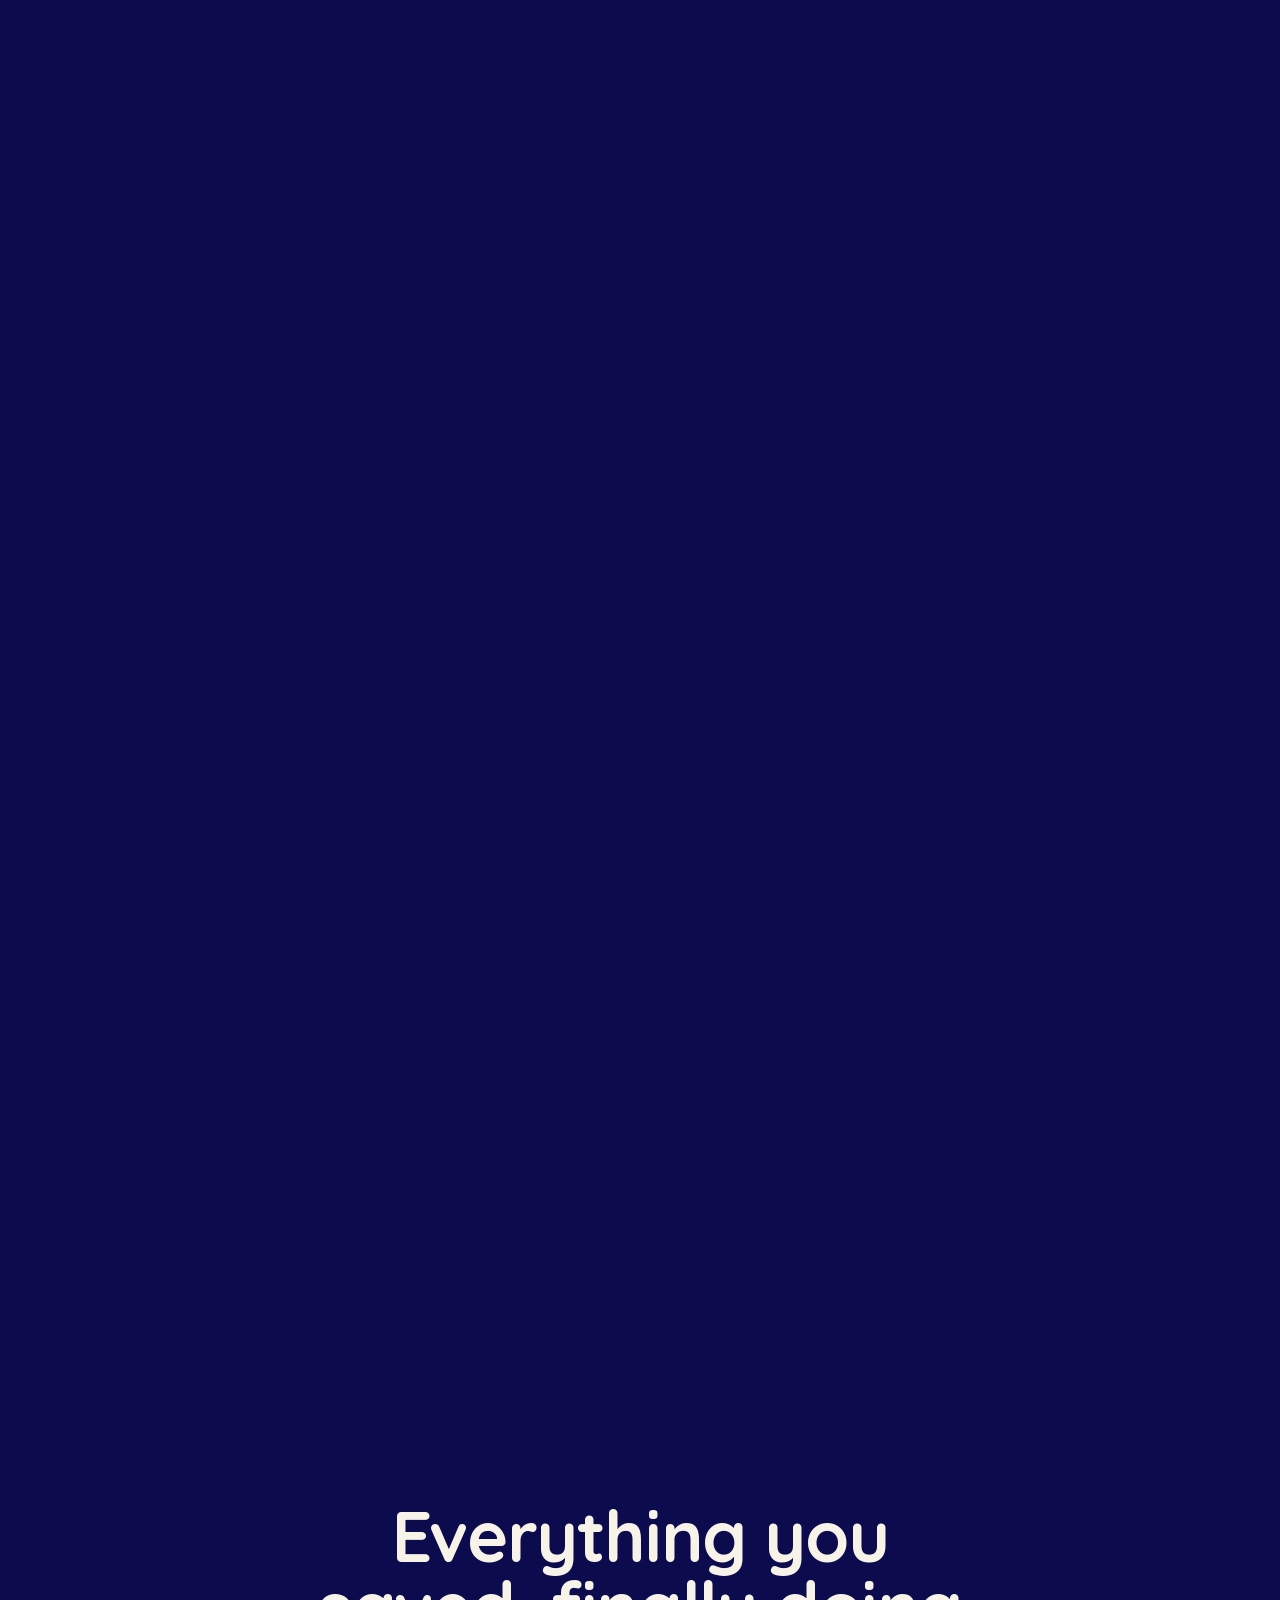
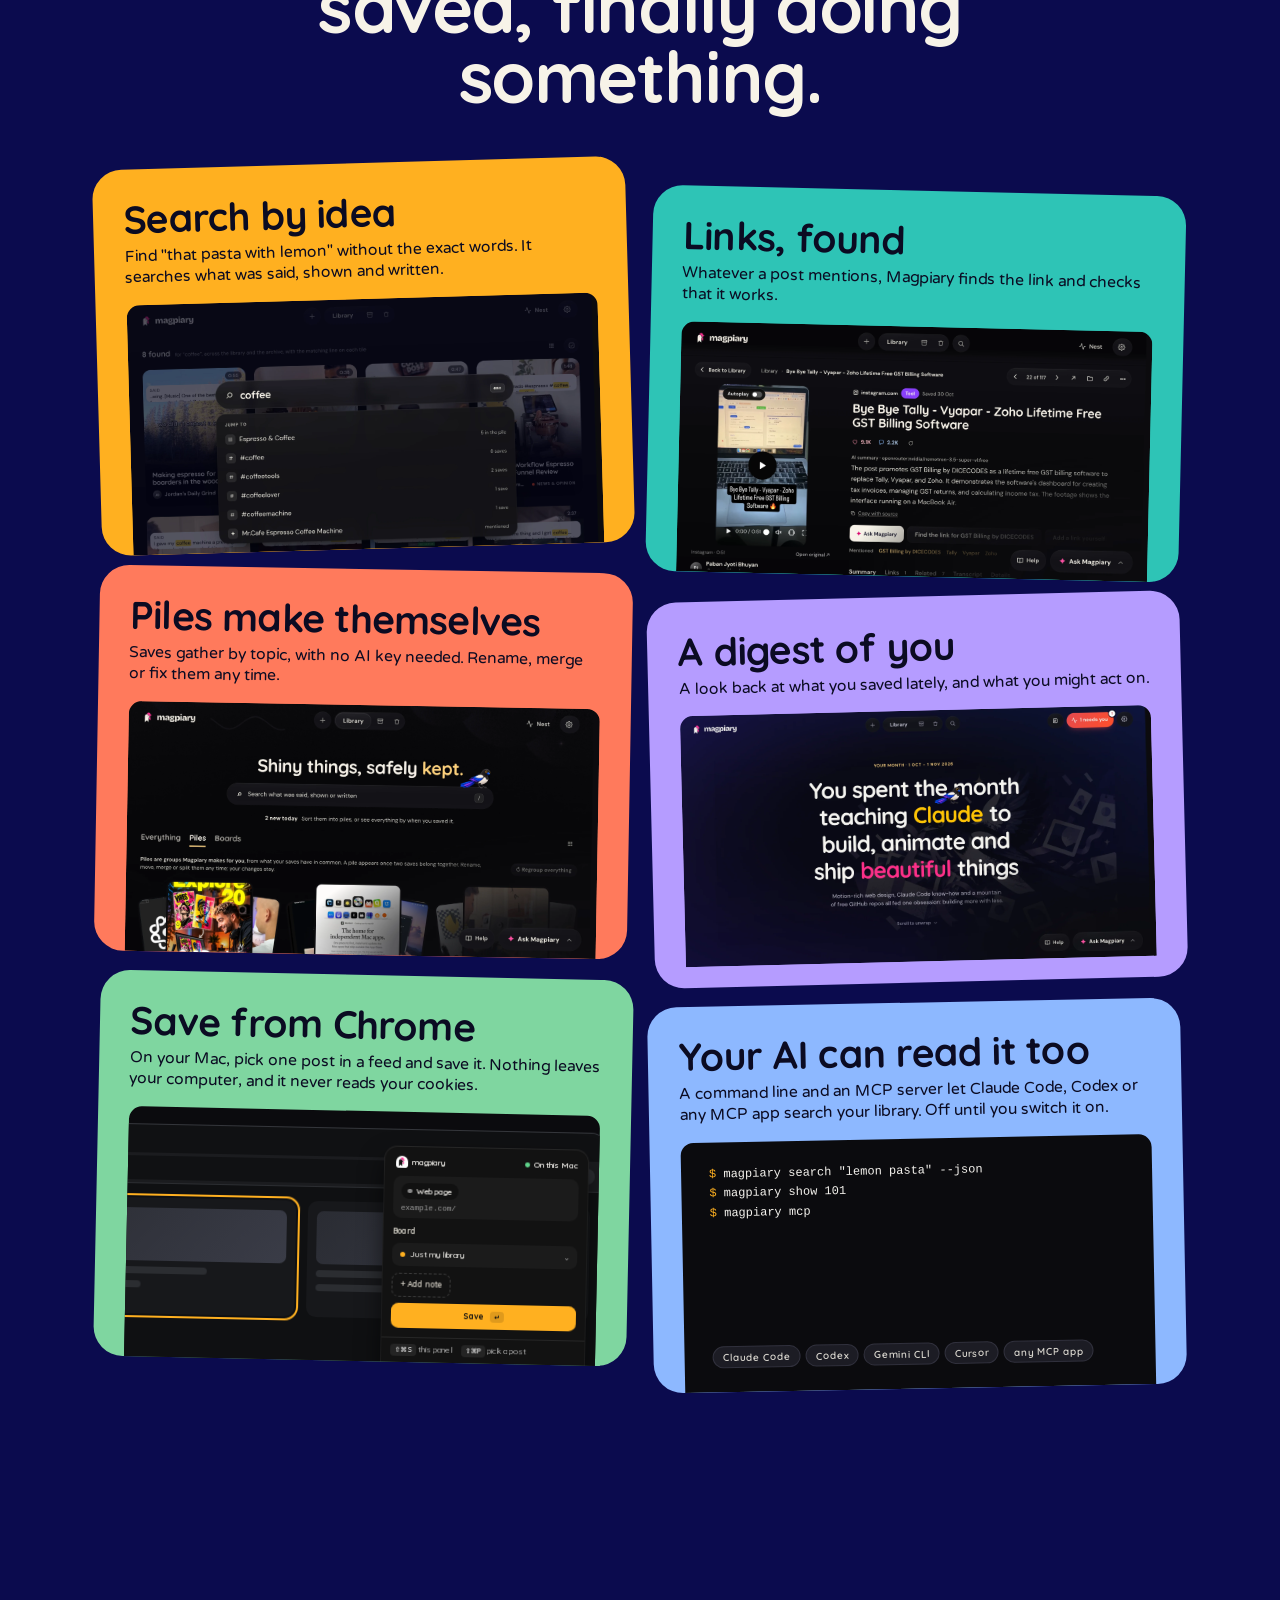
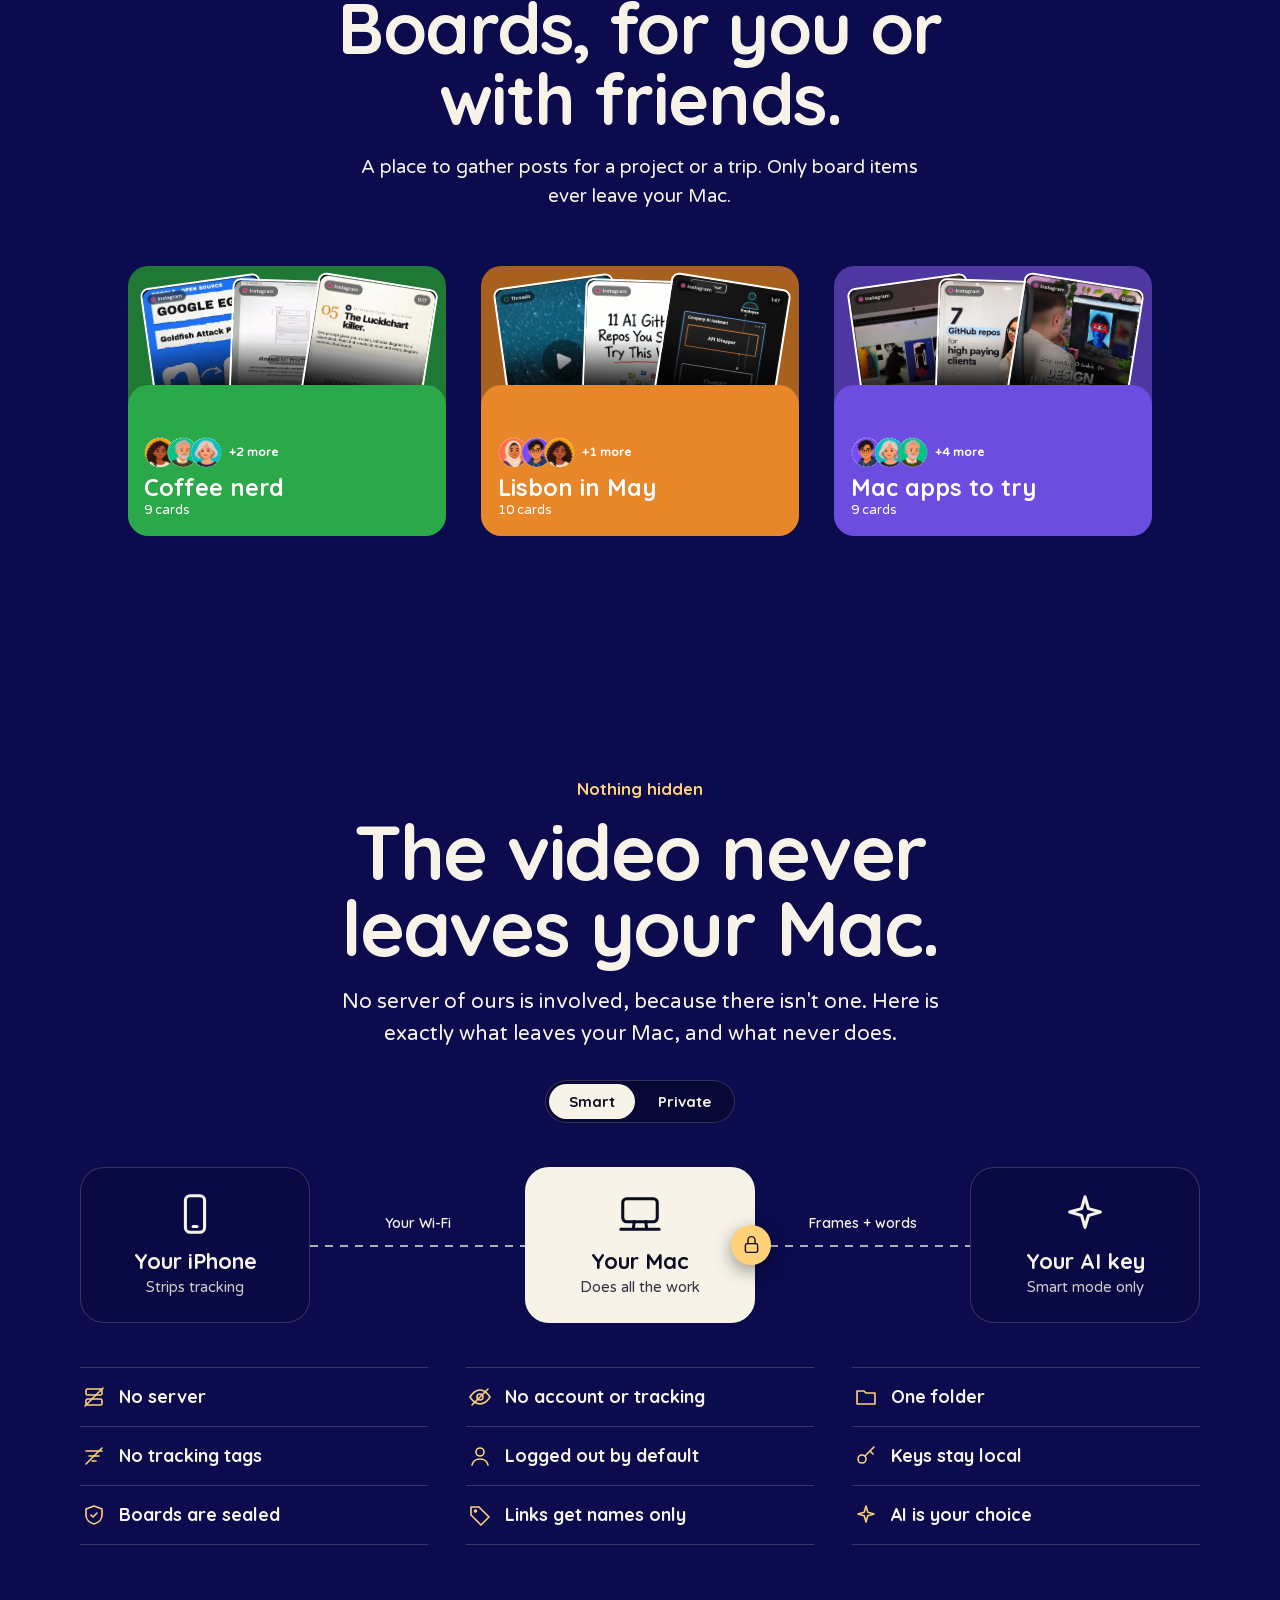
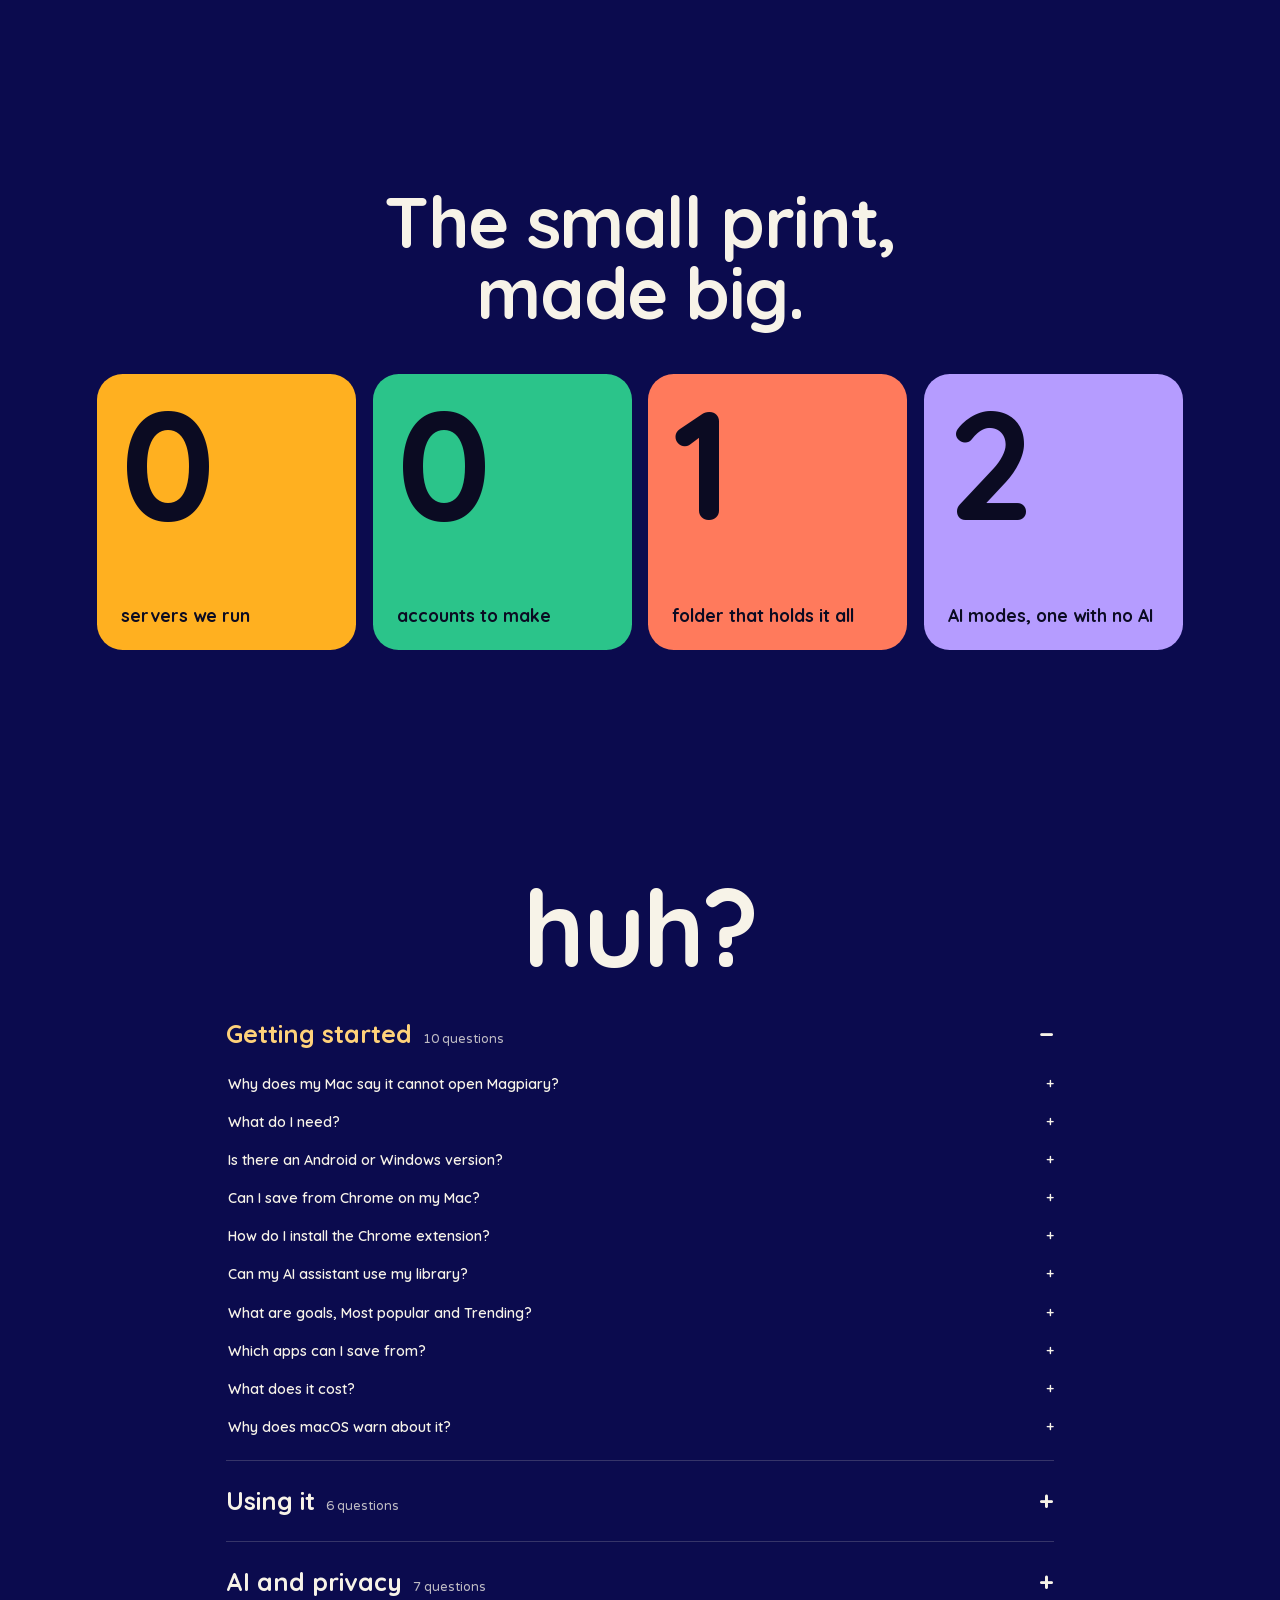
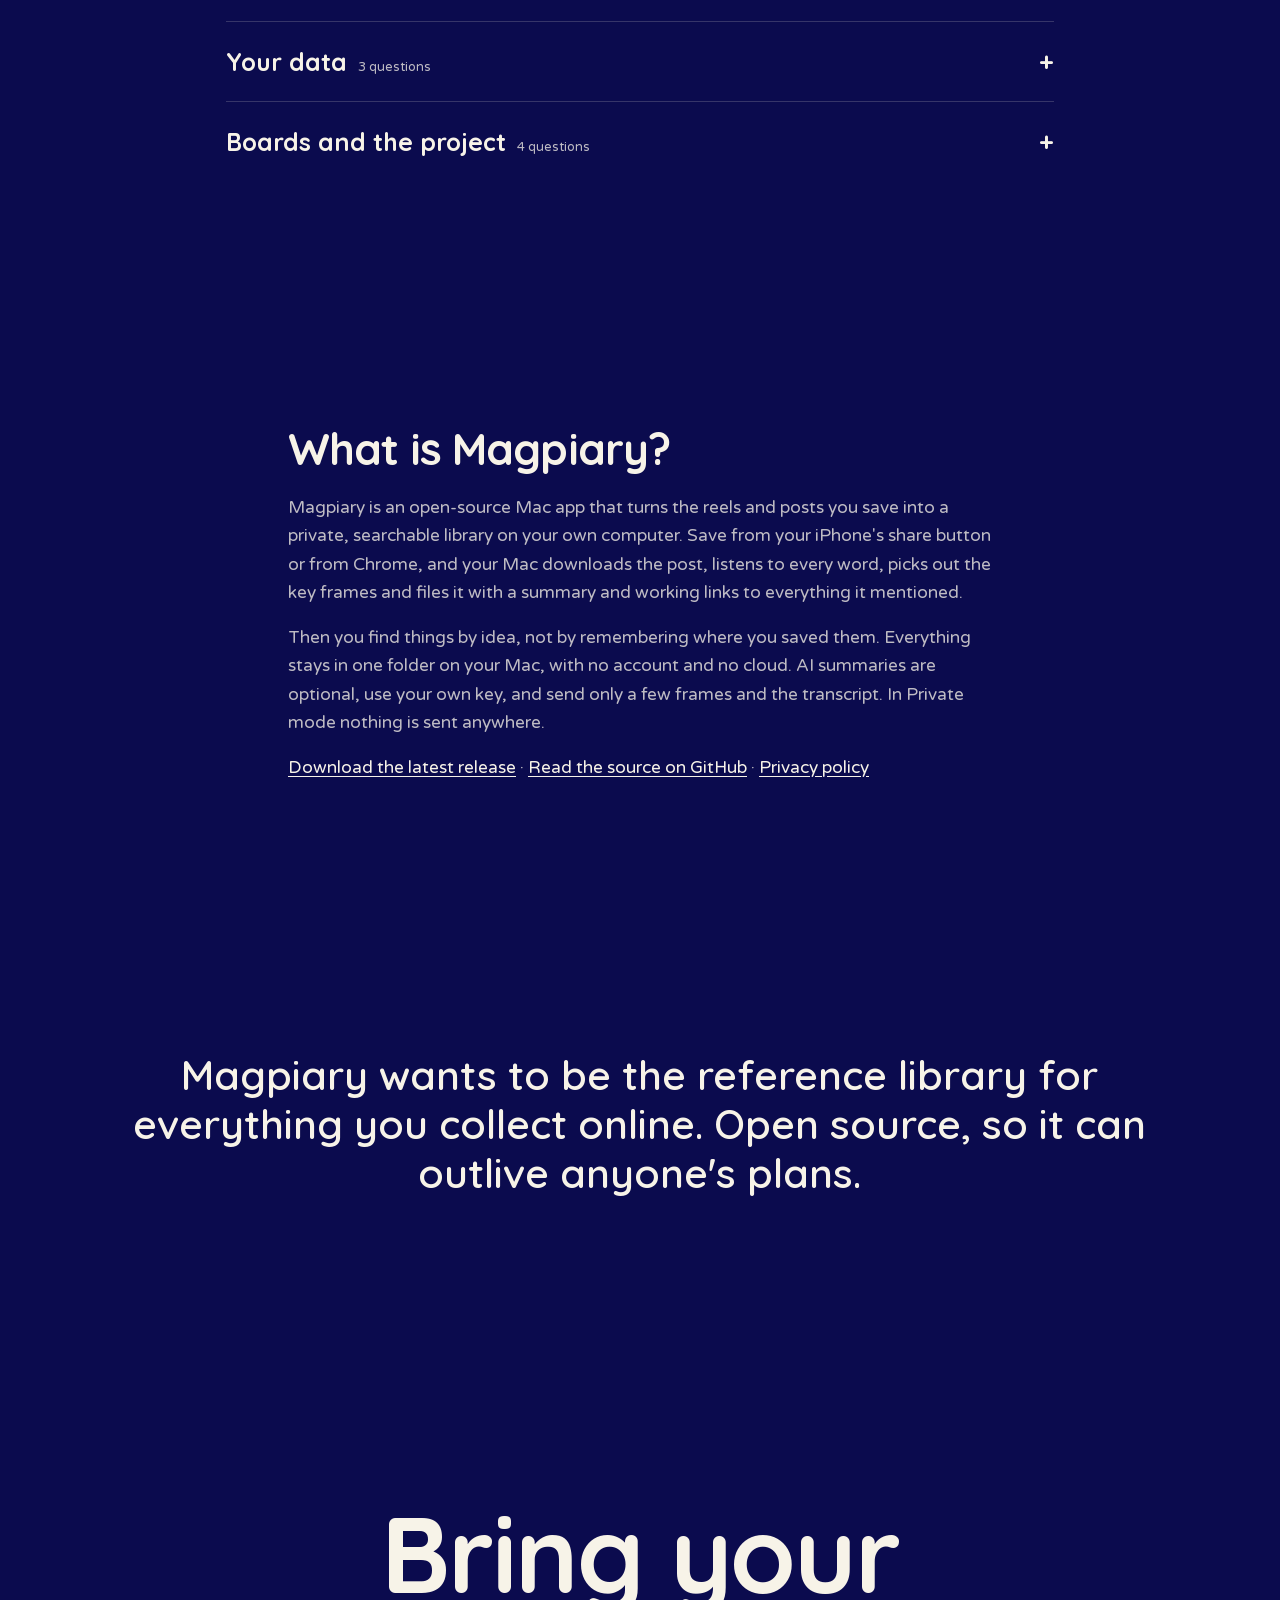
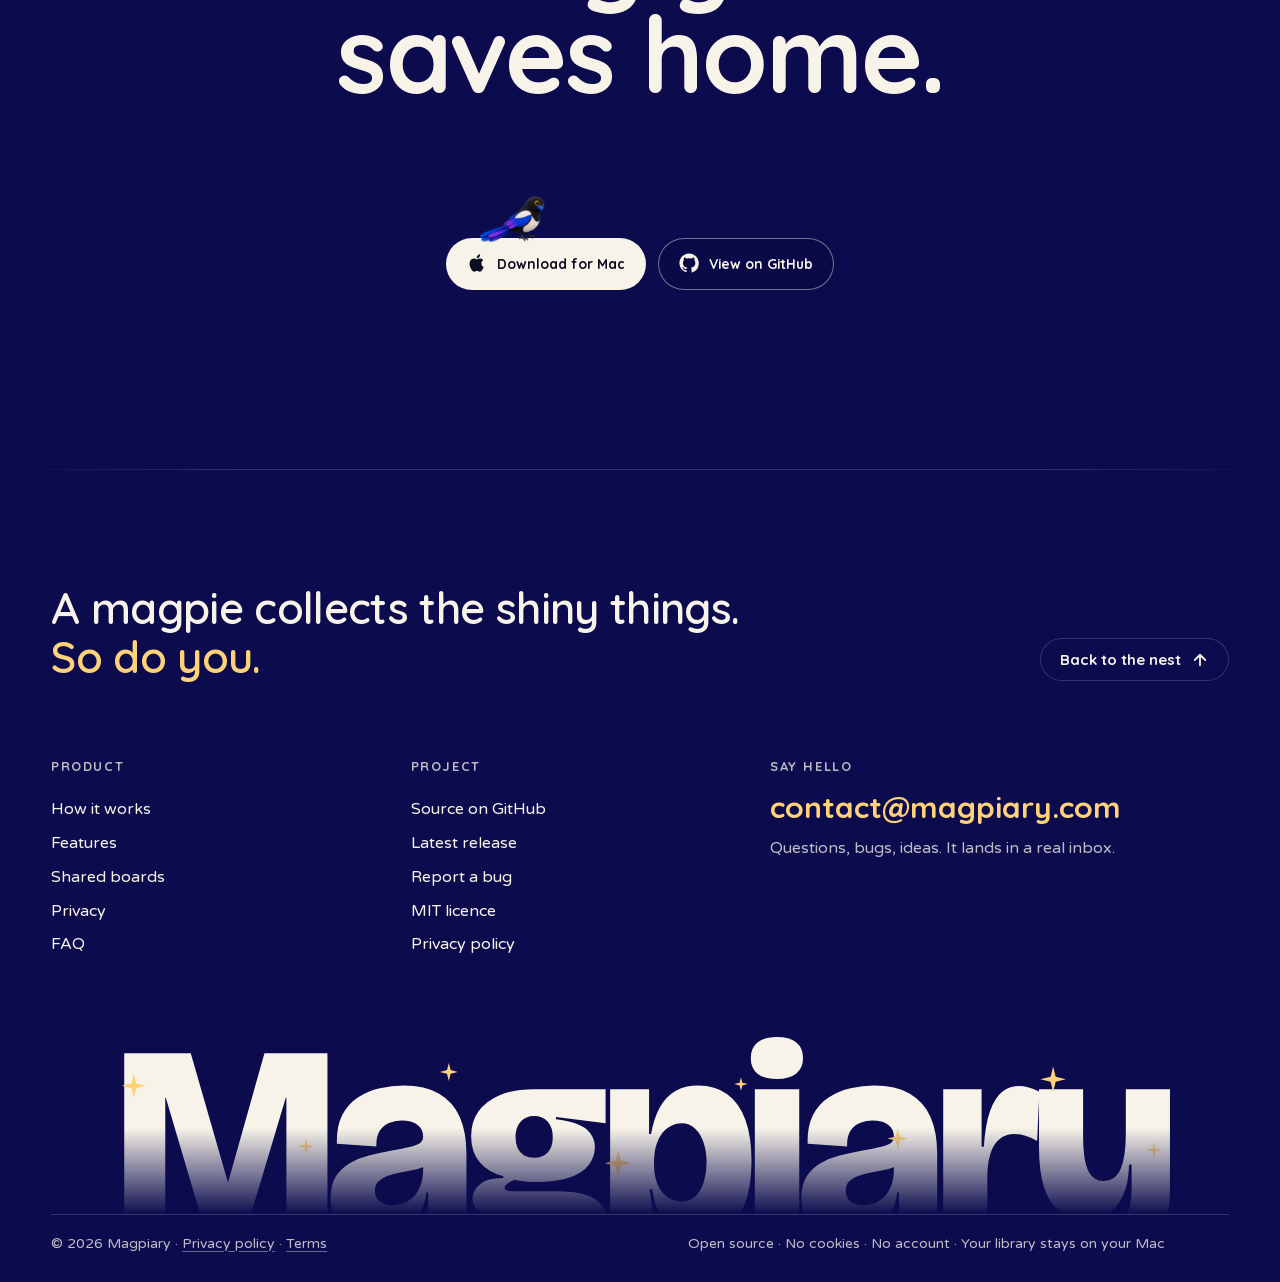
==== commit 85816596: "SEO: title, description, canonical, sitemap, robots, structured data, plain-text summary, prerendere" ====
--- a/index.html
+++ b/index.html
@@ -3,8 +3,10 @@
 <head>
 <meta charset="utf-8">
 <meta name="viewport" content="width=device-width, initial-scale=1">
-<title>Magpiary</title>
-<meta name="description" content="Every reel you saved, finally findable, private on your own Mac.">
+<title>Magpiary: find your saved reels, private on your Mac</title>
+<meta name="description" content="Magpiary turns the reels and posts you save into a private, searchable library on your own Mac. Find any of them by idea. No cloud, no account.">
+<link rel="canonical" href="https://magpiary.com/">
+<meta name="robots" content="index,follow,max-image-preview:large">
 <meta name="theme-color" content="#0C0C5A">
 <link rel="icon" href="favicon.ico" sizes="any">
 <link rel="icon" type="image/png" sizes="32x32" href="favicon-32.png">
@@ -17,15 +19,18 @@
 <meta property="og:image" content="https://magpiary.com/og-image.png">
 <meta property="og:image:width" content="1200">
 <meta property="og:image:height" content="630">
+<meta property="og:image:alt" content="Magpiary, a private library for the reels and posts you save, on your Mac">
 <meta name="twitter:card" content="summary_large_image">
 <meta name="twitter:title" content="Magpiary: saved is not the same as found">
 <meta name="twitter:description" content="Every reel you saved, finally findable, private on your own Mac.">
 <meta name="twitter:image" content="https://magpiary.com/og-image.png">
+<meta name="twitter:image:alt" content="Magpiary, a private library for the reels and posts you save, on your Mac">
 
 <link rel="preload" href="fonts.css" as="style"><link rel="stylesheet" href="fonts.css">
 <link rel="stylesheet" href="site.css">
 <script defer src="https://cloud.umami.is/script.js" data-website-id="e7e9658b-8a0d-430d-935b-7e707e09e8f1" data-domains="magpiary.com,www.magpiary.com" data-do-not-track="true"></script>
 <script defer src="track.js"></script>
+<script type="application/ld+json">{"@context":"https://schema.org","@type":"SoftwareApplication","name":"Magpiary","url":"https://magpiary.com/","description":"A private, searchable library for the reels and posts you save, kept on your own Mac.","applicationCategory":"UtilitiesApplication","operatingSystem":"macOS","downloadUrl":"https://magpiary.com/downloads/Magpiary.dmg","image":"https://magpiary.com/og-image.png","license":"https://github.com/magpiary/magpiary/blob/main/LICENSE","sameAs":["https://github.com/magpiary/magpiary"]}</script>
 </head>
 <body>
 <canvas id="bg" aria-hidden="true"></canvas>
@@ -91,7 +96,14 @@
 
 <section class="sec cen" id="nums"><h2 class="big" data-rise>The small print, made big.</h2><div class="stats" id="stats"></div></section>
 
-<section class="sec faqsec" id="faq"><h2 class="huh" data-rise>huh?</h2><div class="faq" id="faqs"></div></section>
+<section class="sec faqsec" id="faq"><h2 class="huh" data-rise>huh?</h2><div class="faq" id="faqs"><!--faq--><div class="fg open"><button type="button" class="fgh" aria-expanded="true"><span>Getting started</span><small>10 questions</small></button><div class="fgb"><div class="fgi"><details><summary>Why does my Mac say it cannot open Magpiary?</summary><p>The first version is not signed with an Apple developer certificate, so macOS blocks it the first time. Open System Settings, go to Privacy &amp; Security, scroll down and click Open Anyway next to Magpiary. Right-click and Open does not work on recent macOS. For now it installs for one Mac account only.</p></details><details><summary>What do I need?</summary><p>A Mac, and either an iPhone on the same home Wi-Fi or Chrome on that Mac. An Apple Silicon Mac is best, because that is where transcription is fast. There is no account to make, and you only need an AI key if you want summaries.</p></details><details><summary>Is there an Android or Windows version?</summary><p>No, and we are not working on one right now. Magpiary is built around a Mac doing the work, with the iPhone share button or Chrome as the ways in. If you would want one, tell us in <a href="https://github.com/magpiary/magpiary/discussions" target="_blank" rel="noopener">GitHub Discussions</a> so we can see how many people are asking.</p></details><details><summary>Can I save from Chrome on my Mac?</summary><p>Yes, with the Chrome extension. In a feed, press "Pick a post on this page", then click the post you mean. It saves over localhost to your own Mac, never reads cookies, and has no standing access to any site. It only runs when you press its button. No page can promise it is invisible to a website, so we do not claim that.</p></details><details><summary>How do I install the Chrome extension?</summary><p>Add it from the <a href="https://chromewebstore.google.com/detail/magpiary/elfmjdafgmbmfkpanlbfdpcoihmikgah" target="_blank" rel="noopener">Chrome Web Store</a>, then pin it from the puzzle-piece menu. In Magpiary open Settings, Saving posts, press Pair Chrome, and paste the one-time code into the extension. The code lasts 15 minutes and works once. No store? In Terminal run <code>magpiary extension</code>, which copies the extension to a folder and shows the steps: in Chrome open Extensions, turn on Developer mode, press Load unpacked and choose that folder.</p></details><details><summary>Can my AI assistant use my library?</summary><p>Yes, if you turn it on. A command line (<code>magpiary search</code>, <code>show</code>, <code>list</code>, <code>status</code>, <code>add</code>, <code>note</code>), an MCP server and a skill let tools like Claude Code or Codex read your saves. It is off by default. In Settings, AI agents you choose what they may do, set daily limits, hide posts by tag and see an activity log. Reading is cooperative, because your library is a file on your Mac, so only give it to assistants you trust.</p></details><details><summary>What are goals, Most popular and Trending?</summary><p>Goals are a private note about what you are working towards. The Digest, Ask and your AI assistants read them, and they are never sent to a board. Most popular and Trending are extra ways to order your library, with bigger tiles for the standouts.</p></details><details><summary>Which apps can I save from?</summary><p>Instagram reels and posts, Threads, YouTube videos and Shorts, Reddit, X and LinkedIn. Any other link is kept too, with whatever can be read from it. On the iPhone you share to Magpiary the same way from all of them, and in Chrome the extension covers the same sites.</p></details><details><summary>What does it cost?</summary><p>Magpiary is free and open source. Summaries use your own AI key, and free keys from Google Gemini or OpenRouter work within their daily limits. In Private mode you need no key at all.</p></details><details><summary>Why does macOS warn about it?</summary><p>Magpiary is not signed with a paid Apple developer account, which is what stops macOS recognising the developer. The main install runs from Terminal. If a disk image is offered, the download page will walk you through the "unidentified developer" step.</p></details></div></div></div><div class="fg"><button type="button" class="fgh" aria-expanded="false"><span>Using it</span><small>6 questions</small></button><div class="fgb"><div class="fgi" inert><details><summary>Does my Mac need to be on?</summary><p>No. Your phone keeps your saves and hands them over the next time it is on Wi-Fi with your Mac. Nothing is lost if your Mac is asleep or you are out, and Magpiary runs in the background whenever your Mac is on.</p></details><details><summary>I shared something away from home. Is it lost?</summary><p>No. The phone holds it and sends it when it is next on a Wi-Fi with your Mac. You can also send it by tapping Magpiary in the Shortcuts app.</p></details><details><summary>Can I search for an idea, not just a word?</summary><p>Yes. Search looks through what was said, what was shown on screen, the caption and the summary. It also finds saves about the same idea even when they never use your words, and that part runs on your Mac and uses no AI quota.</p></details><details><summary>Can I open my library on my phone?</summary><p>Not yet. The library only opens on your Mac for now. Your phone is one way posts get saved, and Chrome on your Mac is the other. Opening it from your phone is planned for later.</p></details><details><summary>Can it save private or blocked posts?</summary><p>Only if you ask it to. Magpiary fetches posts without an account by default, and a blocked post gets a button to try with your own Instagram login. That login carries a small risk to your account, so it is never used for normal fetching.</p></details><details><summary>What if Instagram changes something?</summary><p>Fetching can break until an update arrives, because it depends on how those sites work today. Magpiary checks for a new version once a day and tells you. Posts you already saved stay safe on your Mac either way.</p></details></div></div></div><div class="fg"><button type="button" class="fgh" aria-expanded="false"><span>AI and privacy</span><small>7 questions</small></button><div class="fgb"><div class="fgi" inert><details><summary>What is sent to the AI?</summary><p>In Smart mode, only the caption, the transcript and a few frames of each post, and only to the service whose key you added. The video itself never leaves your Mac. In Private mode nothing is sent.</p></details><details><summary>What is Private mode?</summary><p>Magpiary with no AI at all. Posts are still downloaded, transcribed on your Mac, grouped into piles and searchable. You just do not get written summaries.</p></details><details><summary>Is a free AI key good enough?</summary><p>Yes. Free keys have a daily limit, and Magpiary paces itself to stay within it and carries on the next day. If you add a second key, it moves on to that one first.</p></details><details><summary>Does Google see my posts with a free key?</summary><p>With a free Gemini key, Google may use what is sent to improve its products. With billing turned on, Google says it does not. If that matters to you, use another provider or Private mode, which sends nothing.</p></details><details><summary>Why is there no summary on a post?</summary><p>You are in Private mode, you have not added a key yet, or every key has reached its daily limit and comes back tomorrow. The post is still searchable by what was said. You can run the summary again from the post once a key works.</p></details><details><summary>Is there any tracking?</summary><p>No. Magpiary sends no usage data and has no account and no server. The only routine call of its own is the daily check on GitHub for a newer version.</p></details><details><summary>Is it safe to use my Instagram login?</summary><p>It is optional and carries a small risk to your account. The login is copied to a private file on your Mac and used only when you press the button on a blocked post. You can disconnect in Settings at any time, and Magpiary deletes its copy.</p></details></div></div></div><div class="fg"><button type="button" class="fgh" aria-expanded="false"><span>Your data</span><small>3 questions</small></button><div class="fgb"><div class="fgi" inert><details><summary>Where is my library?</summary><p>In one Magpiary folder in your home folder. It holds a database, the videos and photos, and a Markdown note for every post, so you can read your library without Magpiary.</p></details><details><summary>Can I back it up?</summary><p>Yes. Back up the Magpiary folder with Time Machine or any copy, because it holds everything. Your keys are kept separately in a private settings file on your Mac.</p></details><details><summary>How do I delete everything?</summary><p>In Settings, under Privacy, you can forget your Instagram login, remove all keys or empty the Trash. To remove the app, run <code>magpiary uninstall</code> in Terminal, and your library stays. Add <code>--delete-library</code> to remove the library as well.</p></details></div></div></div><div class="fg"><button type="button" class="fgh" aria-expanded="false"><span>Boards and the project</span><small>4 questions</small></button><div class="fgb"><div class="fgi" inert><details><summary>What do friends see on a board?</summary><p>Your name, photo, colour, about line, links and topics, and the posts you add to a board you share with them. Only people on a board with you can open your profile. The rest of your library stays private.</p></details><details><summary>Can anyone else read my boards?</summary><p>No. Board posts are sealed on your Mac with the board's key before they leave it, so relays and storage services see only sealed data. Relays can see that your key posts to a board, but not what is in it.</p></details><details><summary>Is it open source?</summary><p>Yes, under the MIT license. All the code is <a href="https://github.com/magpiary/magpiary" target="_blank" rel="noopener">on GitHub</a>, so you can read exactly what it does, change it, or keep it running without us.</p></details><details><summary>Is it finished?</summary><p>It is young software, so expect some rough edges. Report what you find <a href="https://github.com/magpiary/magpiary/issues" target="_blank" rel="noopener">on GitHub</a>, and tell us what you would like in <a href="https://github.com/magpiary/magpiary/discussions" target="_blank" rel="noopener">Discussions</a>.</p></details></div></div></div><!--/faq--></div></section>
+
+<section class="sec about" id="about">
+  <h2>What is Magpiary?</h2>
+  <p>Magpiary is an open-source Mac app that turns the reels and posts you save into a private, searchable library on your own computer. Save from your iPhone's share button or from Chrome, and your Mac downloads the post, listens to every word, picks out the key frames and files it with a summary and working links to everything it mentioned.</p>
+  <p>Then you find things by idea, not by remembering where you saved them. Everything stays in one folder on your Mac, with no account and no cloud. AI summaries are optional, use your own key, and send only a few frames and the transcript. In Private mode nothing is sent anywhere.</p>
+  <p><a href="https://github.com/magpiary/magpiary/releases/latest" target="_blank" rel="noopener">Download the latest release</a> &middot; <a href="https://github.com/magpiary/magpiary" target="_blank" rel="noopener">Read the source on GitHub</a> &middot; <a href="/privacy">Privacy policy</a></p>
+</section>
 
 <section class="sec cen vision"><p data-rise>Magpiary wants to be the reference library for everything you collect online. Open source, so it can outlive anyone's plans.</p></section>
 
--- a/site.css
+++ b/site.css
@@ -784,3 +784,7 @@
 .ctanote{margin:16px 0 0;max-width:22em;text-align:center;font-size:15px;color:var(--mut)}.ctanote b{color:var(--cream)}
 
 .ft-base a{text-decoration:underline;text-underline-offset:3px;text-decoration-color:rgba(247,243,232,.4)}.ft-base a:hover{text-decoration-color:currentColor}
+/* plain-text summary for readers and search engines */
+.about{max-width:760px;margin:auto}.about h2{font:700 clamp(28px,3.4vw,44px)/1.15 var(--head);margin:0 0 20px}
+.about p{font:400 clamp(16px,1.35vw,19px)/1.65 var(--body);color:var(--mut);margin:0 0 16px}
+.about a{color:var(--cream);text-underline-offset:3px}
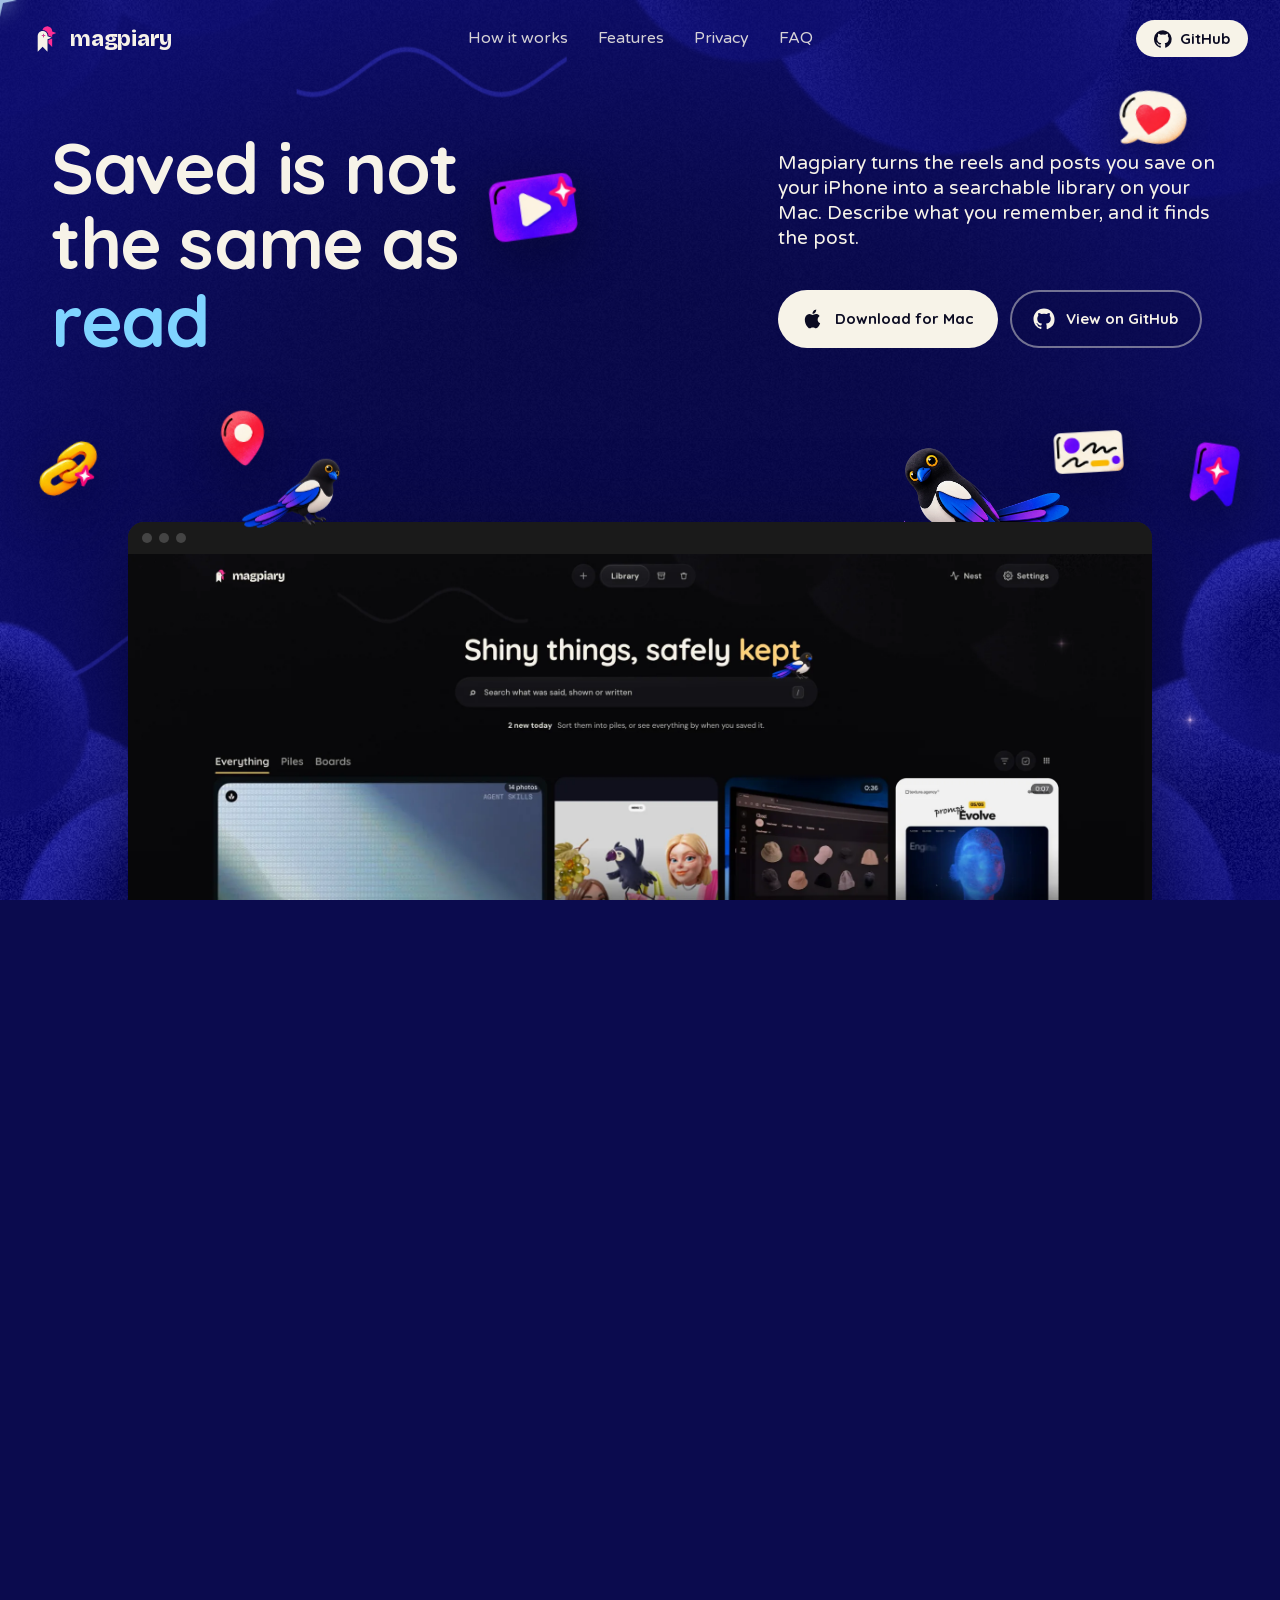
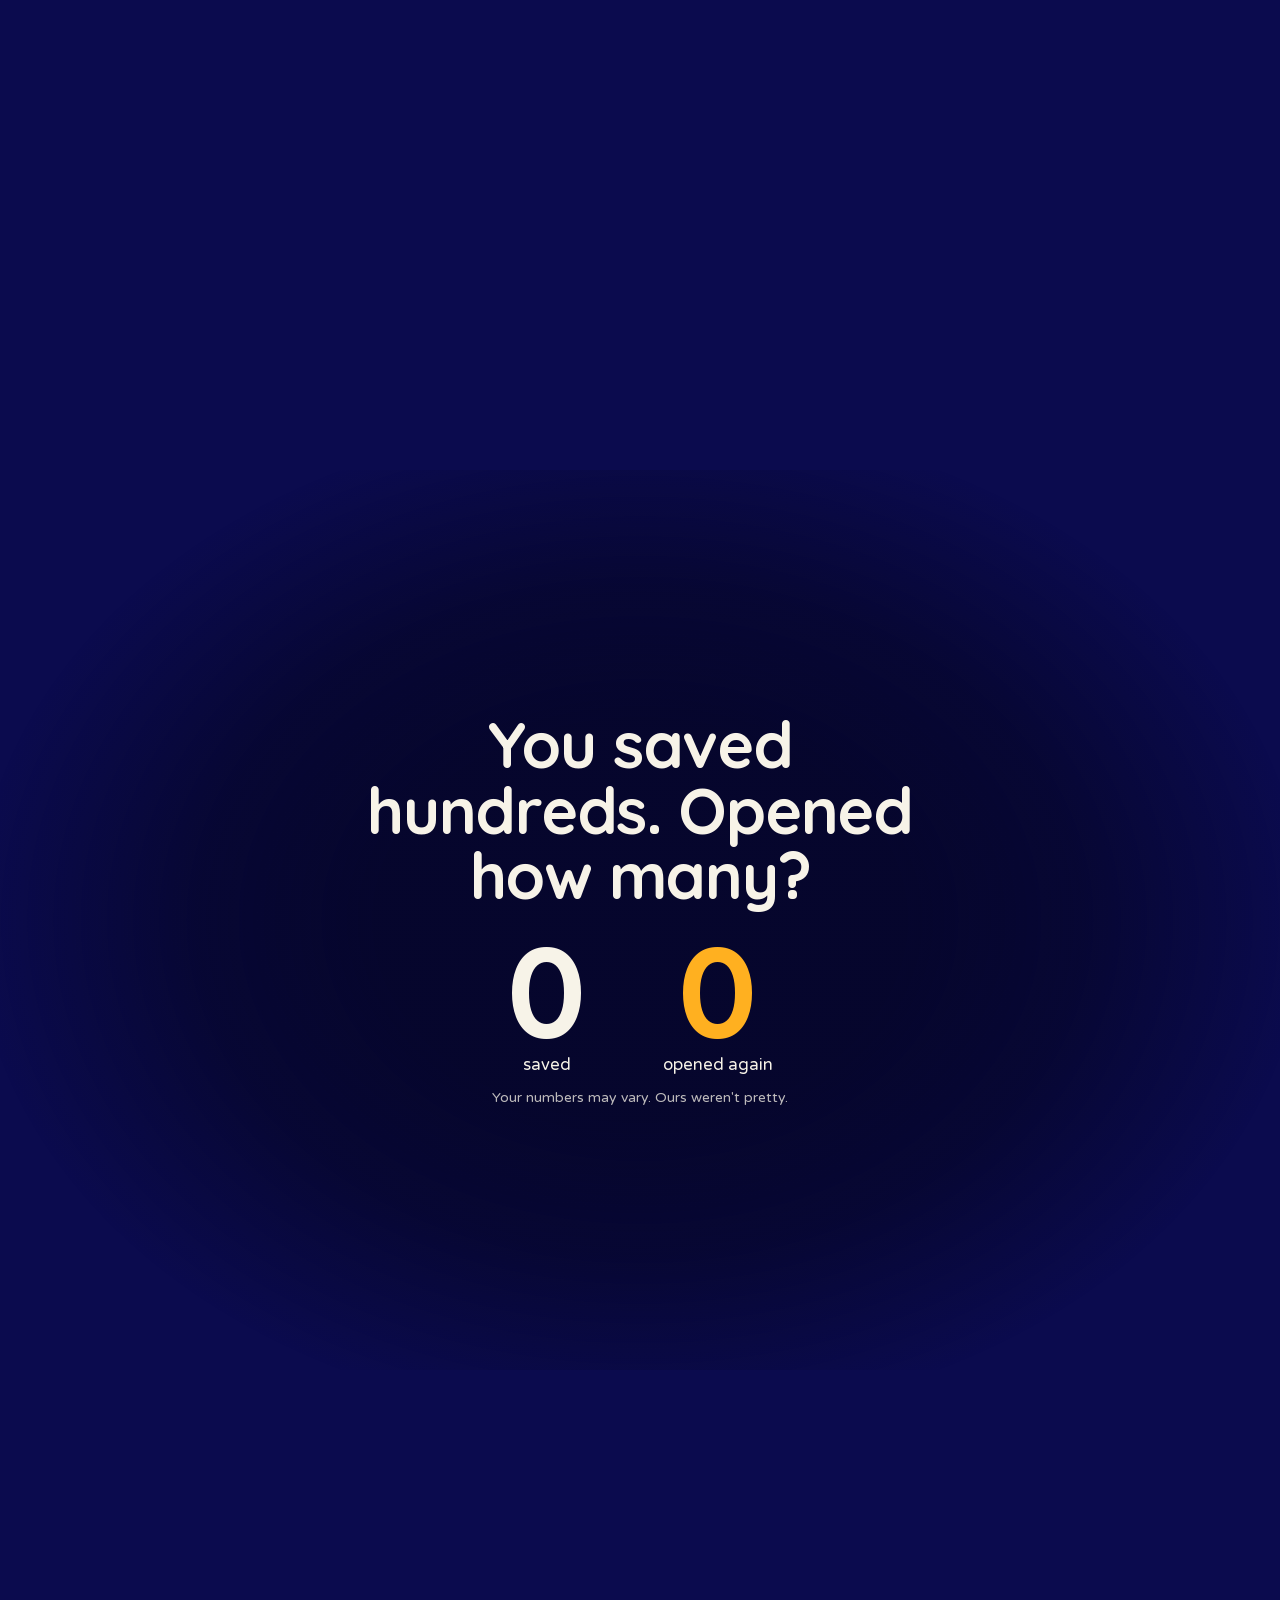
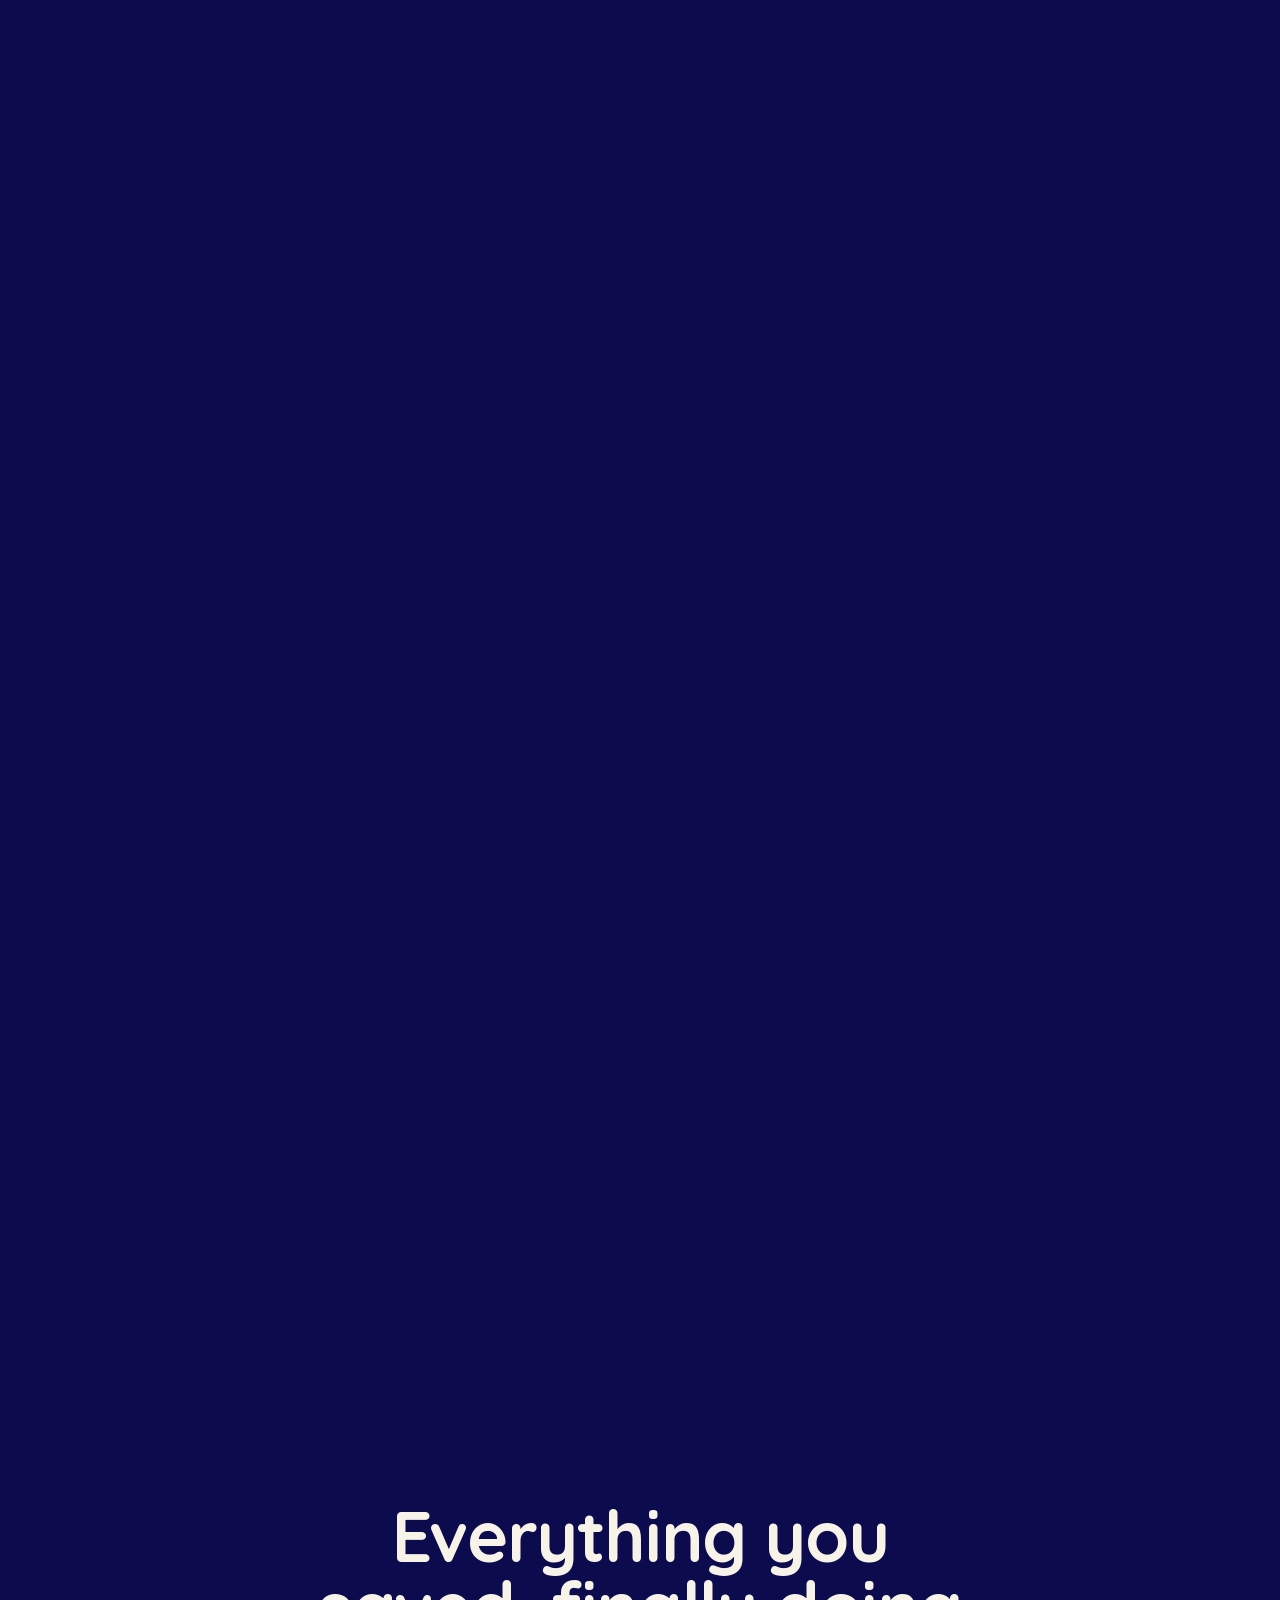
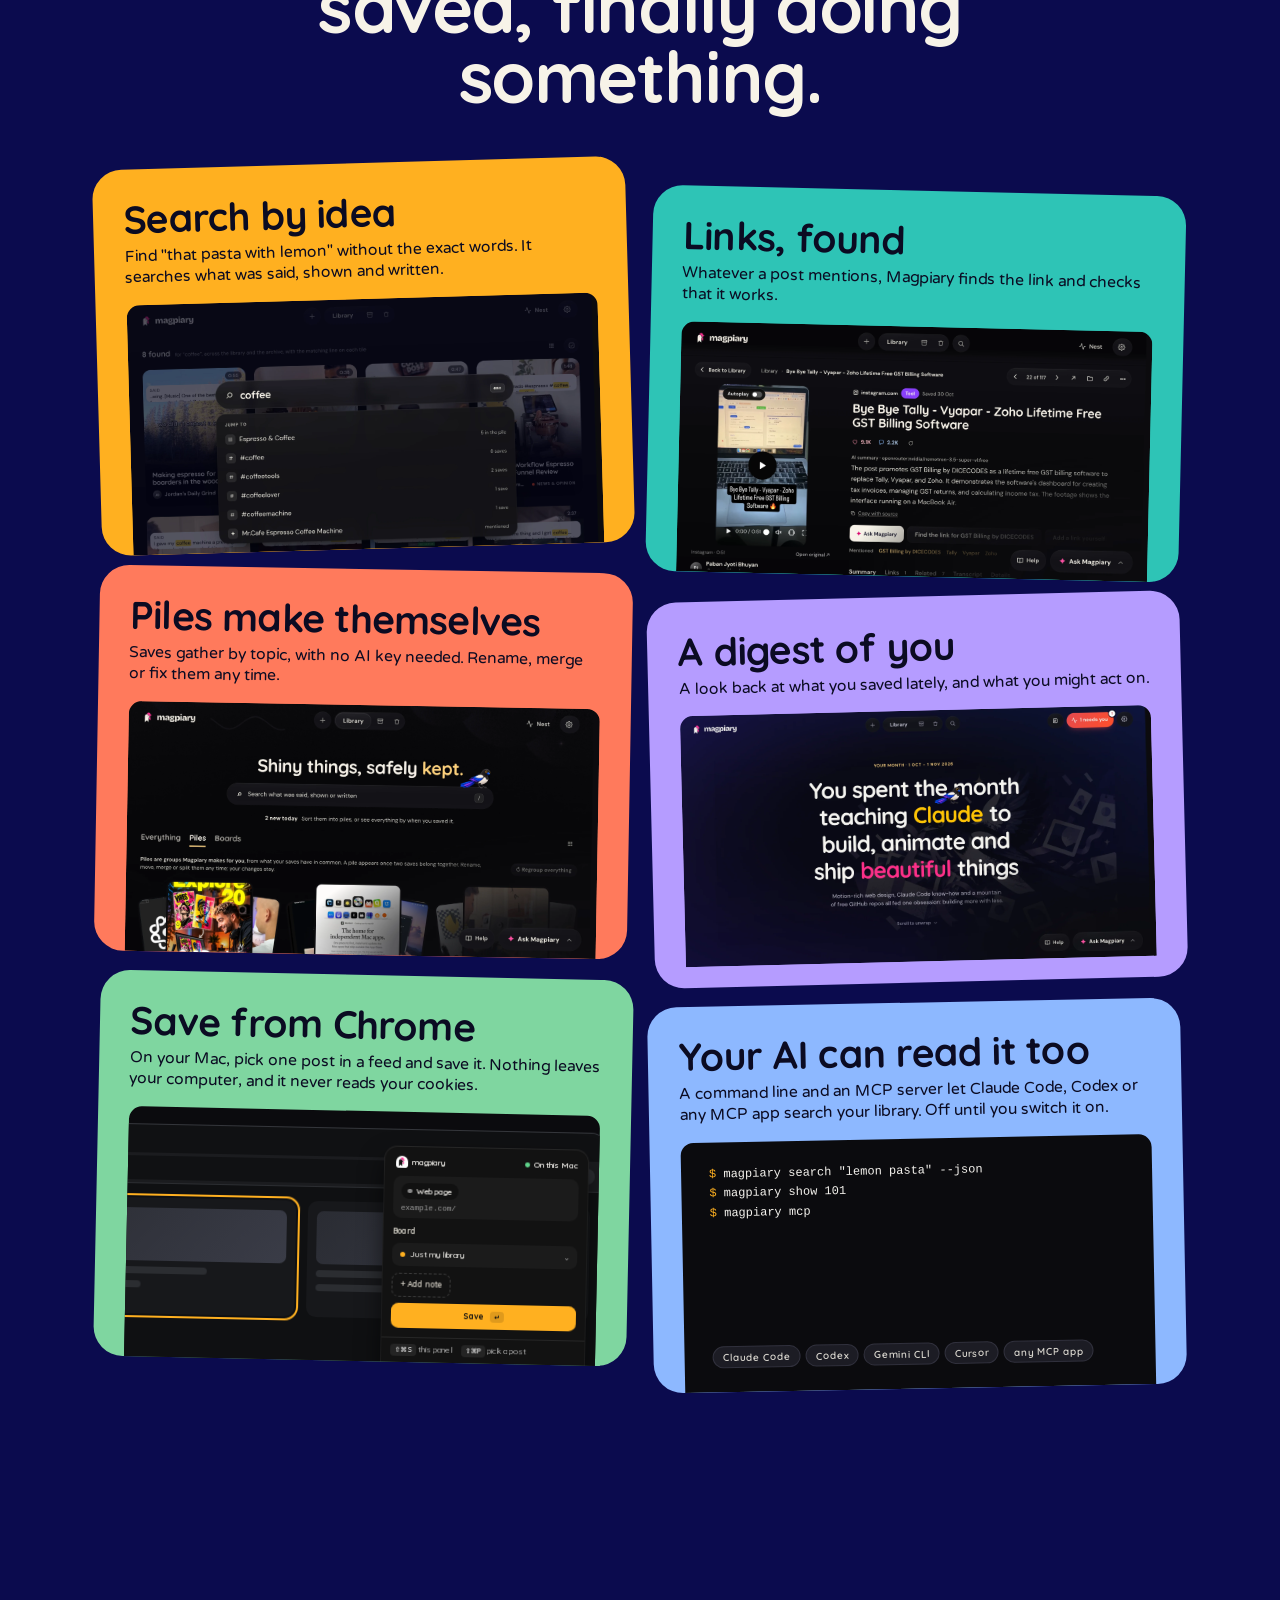
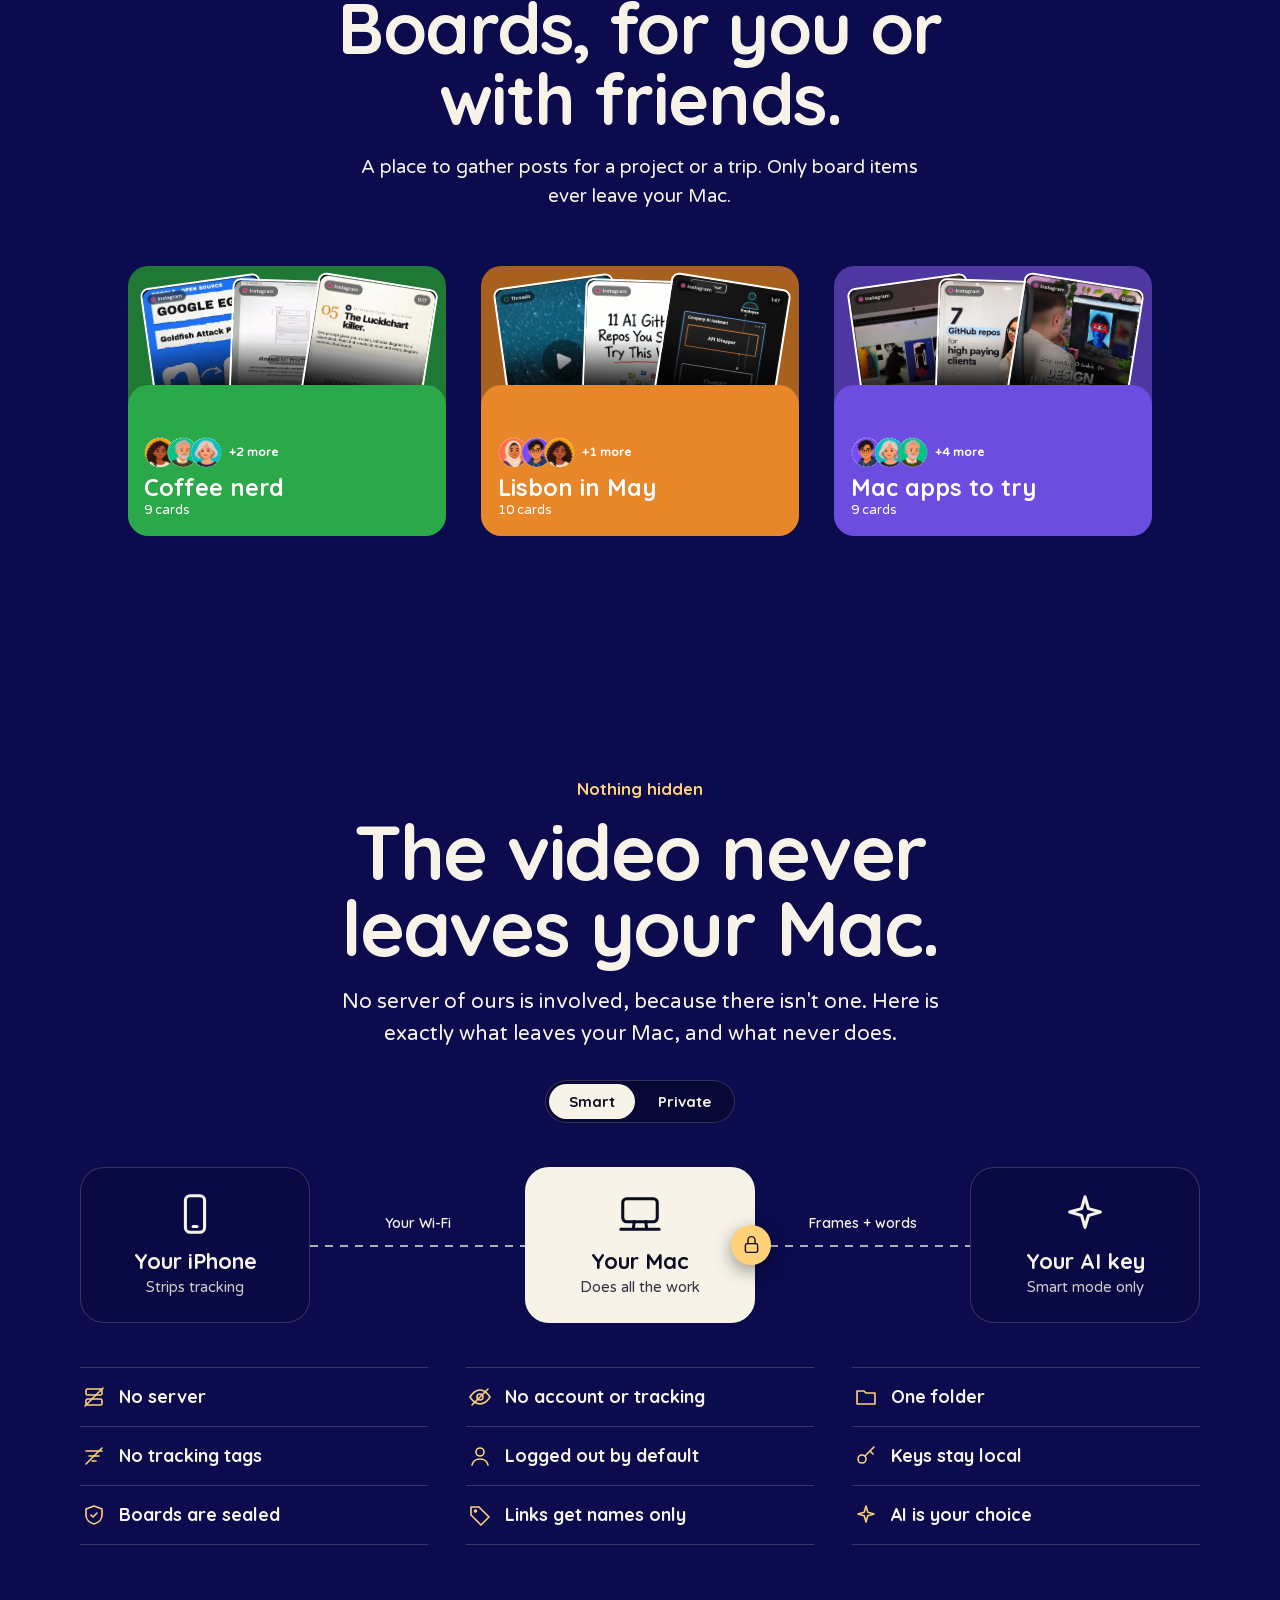
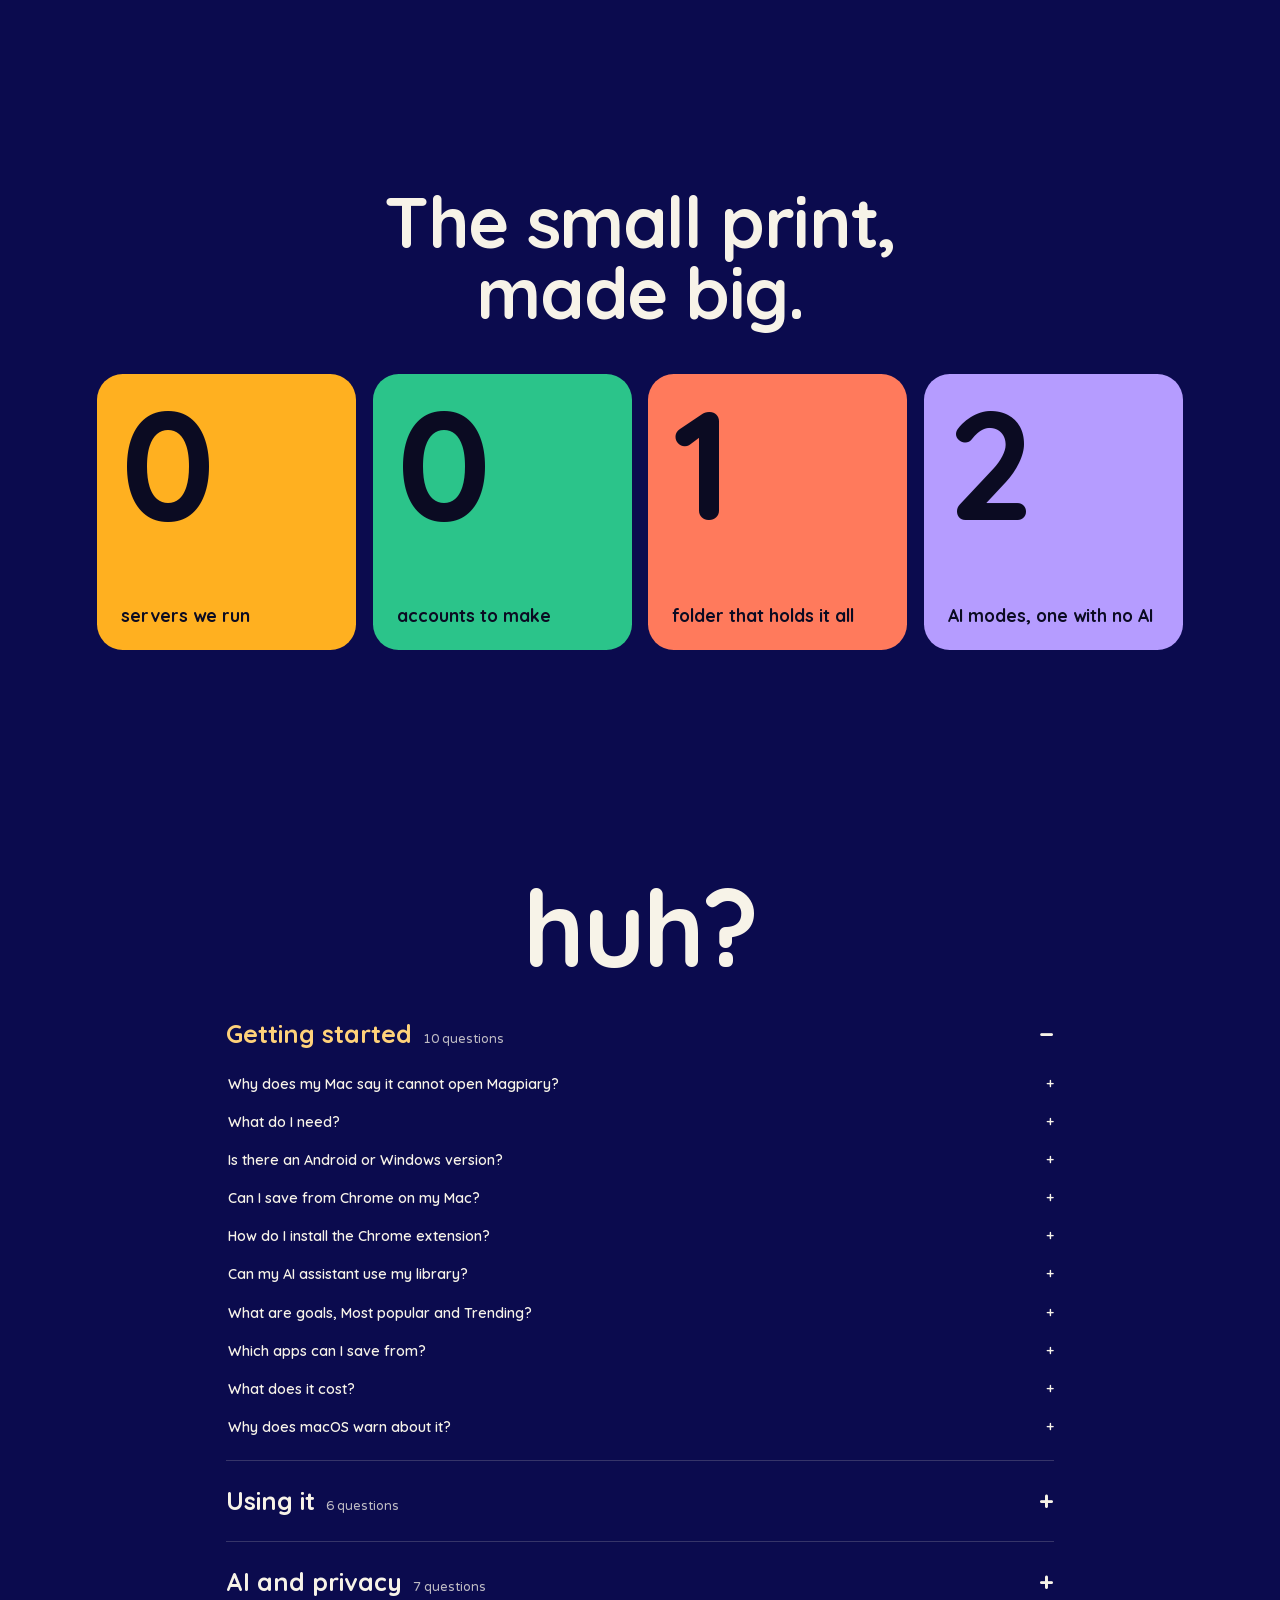
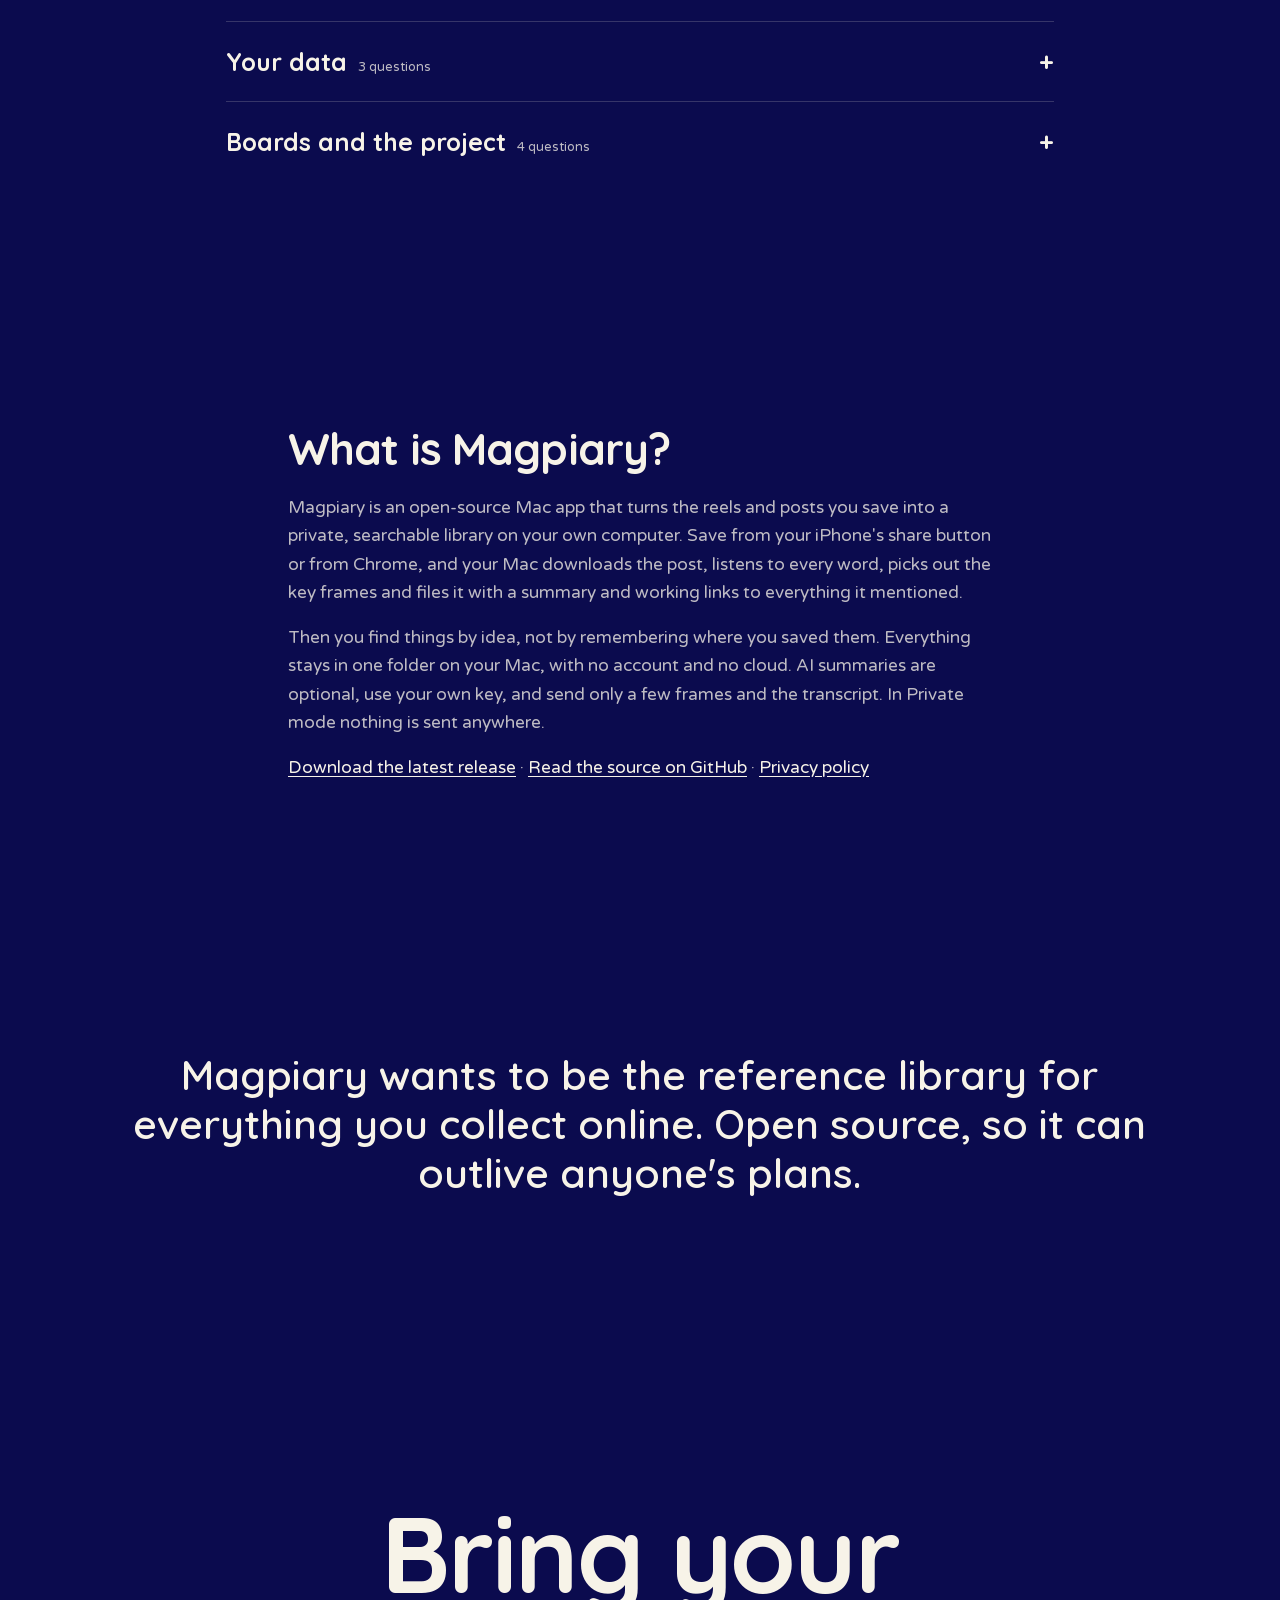
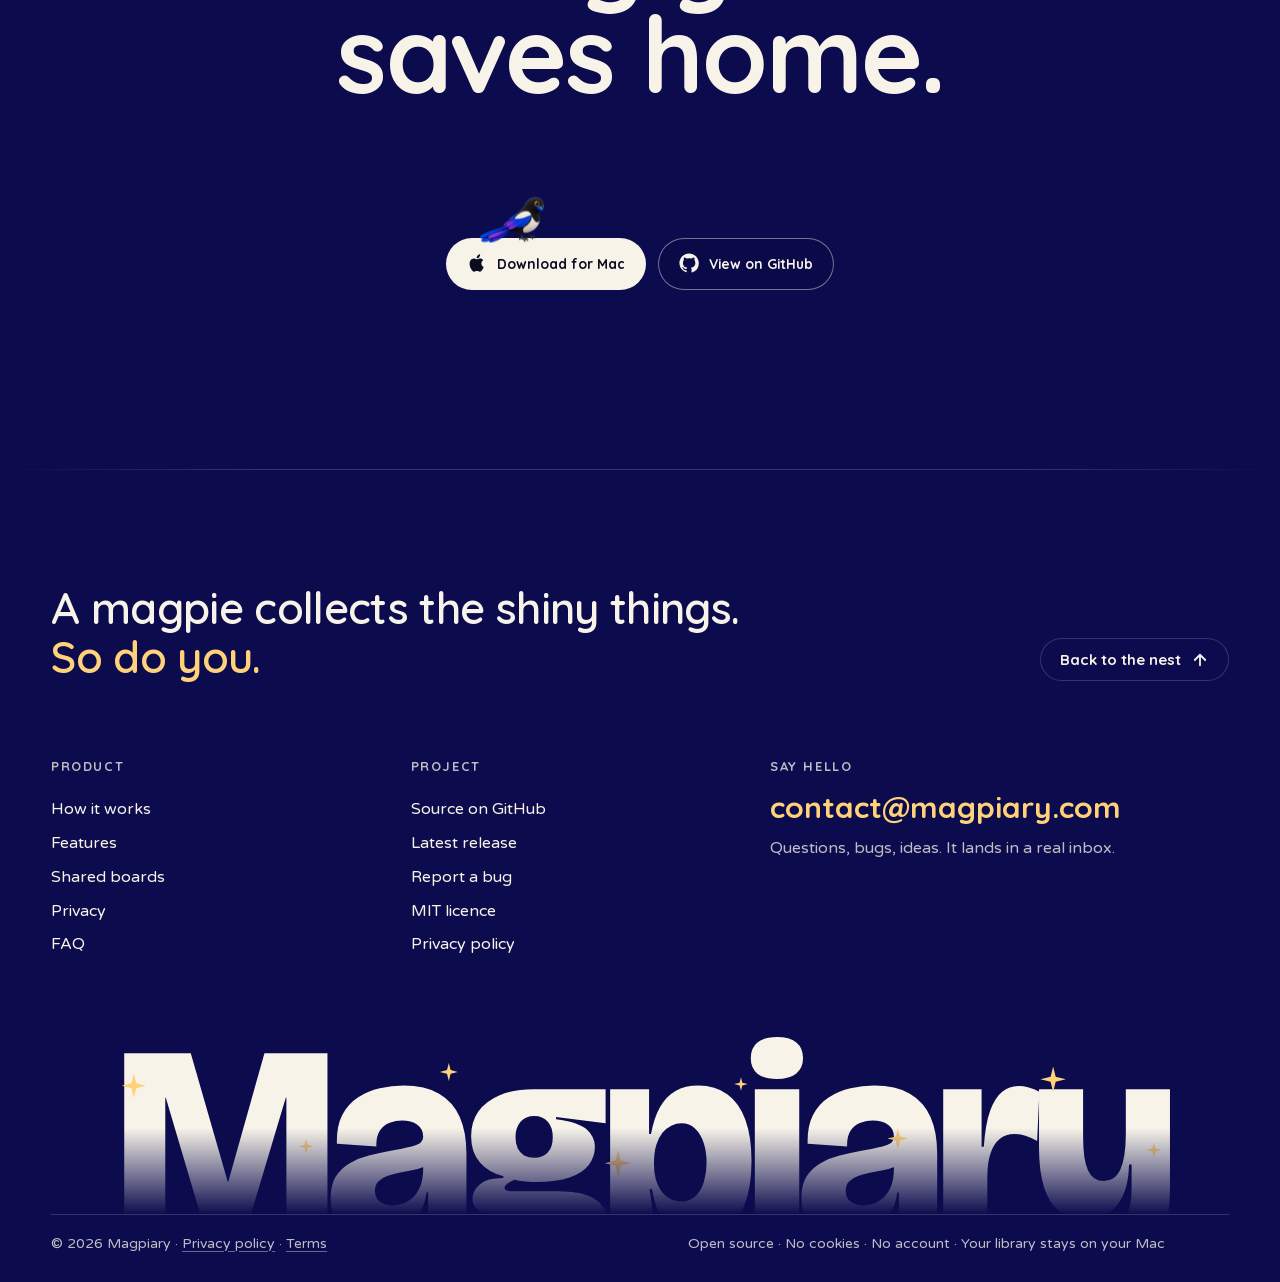
==== commit 19cb88d5: "Hero: two-column layout on desktop (headline left, subline and buttons right); phones and tablets ke" ====
--- a/index.html
+++ b/index.html
@@ -55,8 +55,8 @@
     <img decoding="async" class="fl" src="art/item-06.webp" alt="" data-d="1.5" data-dx="1" style="right:3%;top:48%;width:clamp(38px,4.1vw,78px);rotate:7deg">
   </div>
   <div class="herotext" id="herotext">
-    <h1>Saved is not the <br class="m">same <br class="d">as <span class="rot" id="rot">found</span>.</h1>
-    <p class="sub">Every reel you saved, finally findable, private on your own Mac.</p>
+    <h1>Saved is not <br class="s1">the <br class="m"><span class="tail">same <br class="d">as <br class="s"><span class="rot" id="rot">found</span><span class="dot">.</span></span></h1>
+    <p class="sub">Magpiary turns the reels and posts you save on your iPhone into a searchable library on your Mac. Describe what you remember, and it finds the post.</p>
     <div id="cta"></div>
   </div>
   <div class="herostage" id="herostage">
--- a/site.css
+++ b/site.css
@@ -784,6 +784,27 @@
 .ctanote{margin:16px 0 0;max-width:22em;text-align:center;font-size:15px;color:var(--mut)}.ctanote b{color:var(--cream)}
 
 .ft-base a{text-decoration:underline;text-underline-offset:3px;text-decoration-color:rgba(247,243,232,.4)}.ft-base a:hover{text-decoration-color:currentColor}
+
+br.s,br.s1{display:none}
+/* hero split (5 Nov): desktop only. Headline on the left (two lines), subline and buttons on the right. Phones keep the centred layout. */
+@media (min-width:901px){
+  .hero{--wintop:58svh}
+  .herotext{--hf:clamp(34px,min(5.6vw,8svh),120px);display:grid;grid-template-columns:minmax(0,1.5fr) minmax(0,1fr);grid-template-rows:auto auto;align-content:center;align-items:stretch;column-gap:clamp(28px,4vw,72px);row-gap:clamp(10px,2svh,22px);text-align:left;max-width:min(1380px,92vw);margin:0 auto;padding:0 0 calc(clamp(36px,9svh,96px) + 20px)}
+  .herotext h1{grid-row:1 / span 2;align-self:center;font-size:var(--hf);line-height:1.04;margin:0;white-space:nowrap}
+  .herotext br.m{display:none}
+  .herotext br.s1{display:inline}
+  .herotext .dot{display:none}
+  .herotext br.d{display:none}
+  .herotext br.s{display:inline}
+  .herotext .sub{grid-column:2;align-self:end;margin:0;max-width:30em}
+  .herotext #cta{grid-column:2;align-self:end;margin-bottom:calc(var(--hf) * .205)}
+  .herotext #cta .ctawrap{align-items:flex-start}
+  .herotext #cta .ctas{justify-content:flex-start}
+  .herotext #cta .btn{white-space:nowrap}
+  .layers .fl:nth-child(5){top:47% !important}
+  .layers .fl:nth-child(4){top:9% !important}
+  .layers .fl:nth-child(1){left:38% !important;top:19% !important}
+}
 /* plain-text summary for readers and search engines */
 .about{max-width:760px;margin:auto}.about h2{font:700 clamp(28px,3.4vw,44px)/1.15 var(--head);margin:0 0 20px}
 .about p{font:400 clamp(16px,1.35vw,19px)/1.65 var(--body);color:var(--mut);margin:0 0 16px}
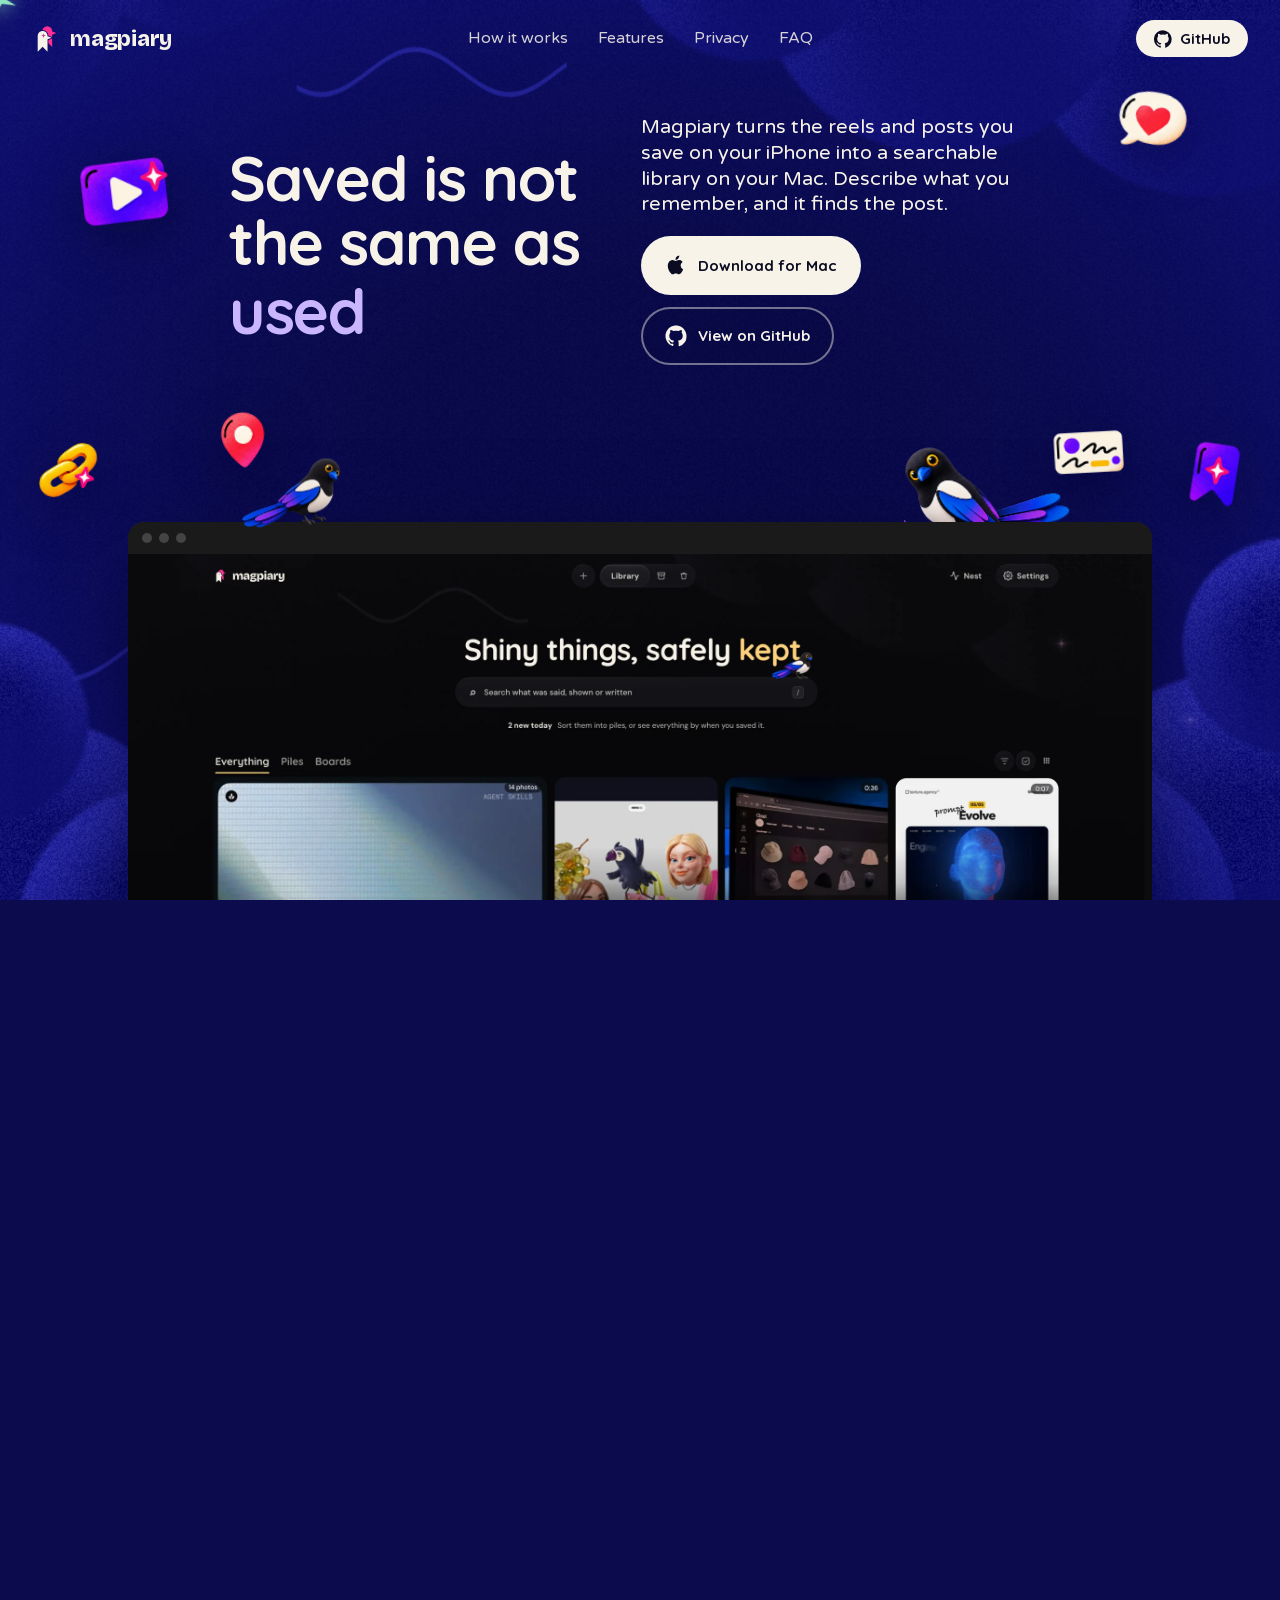
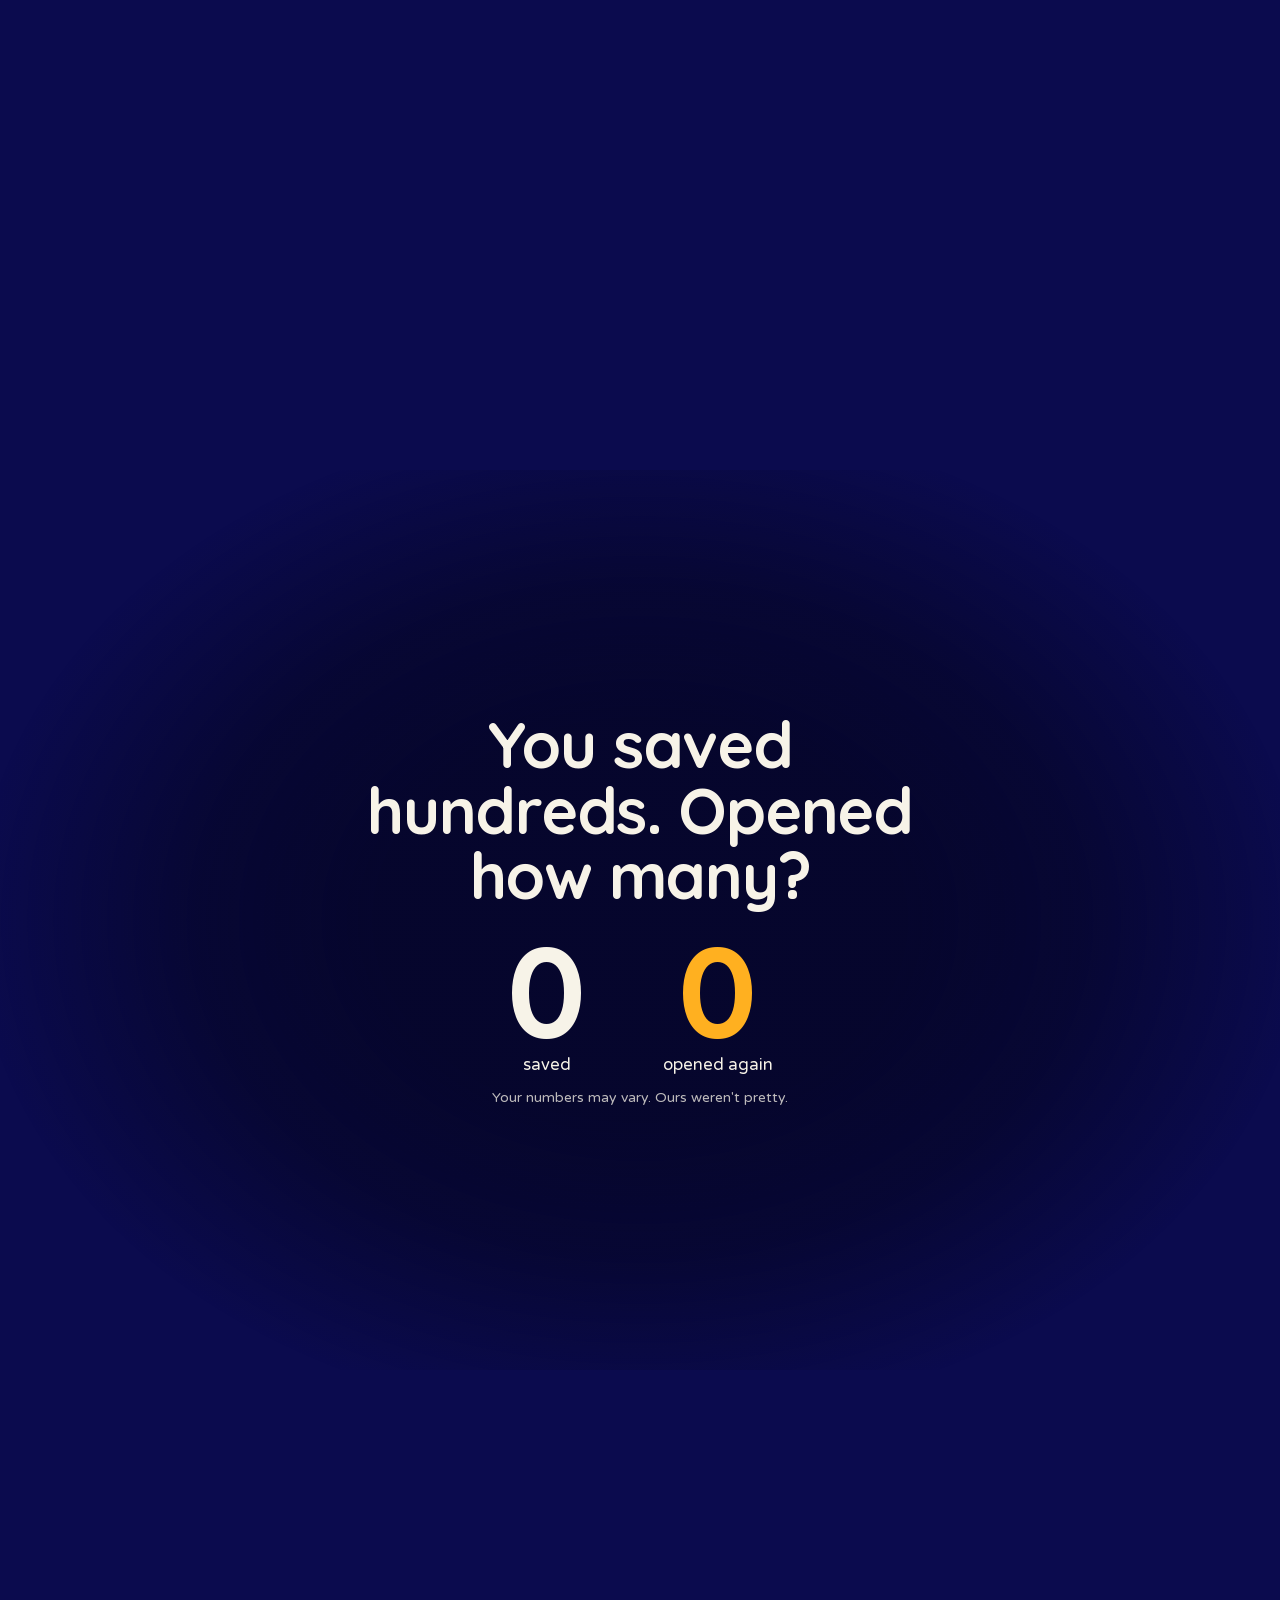
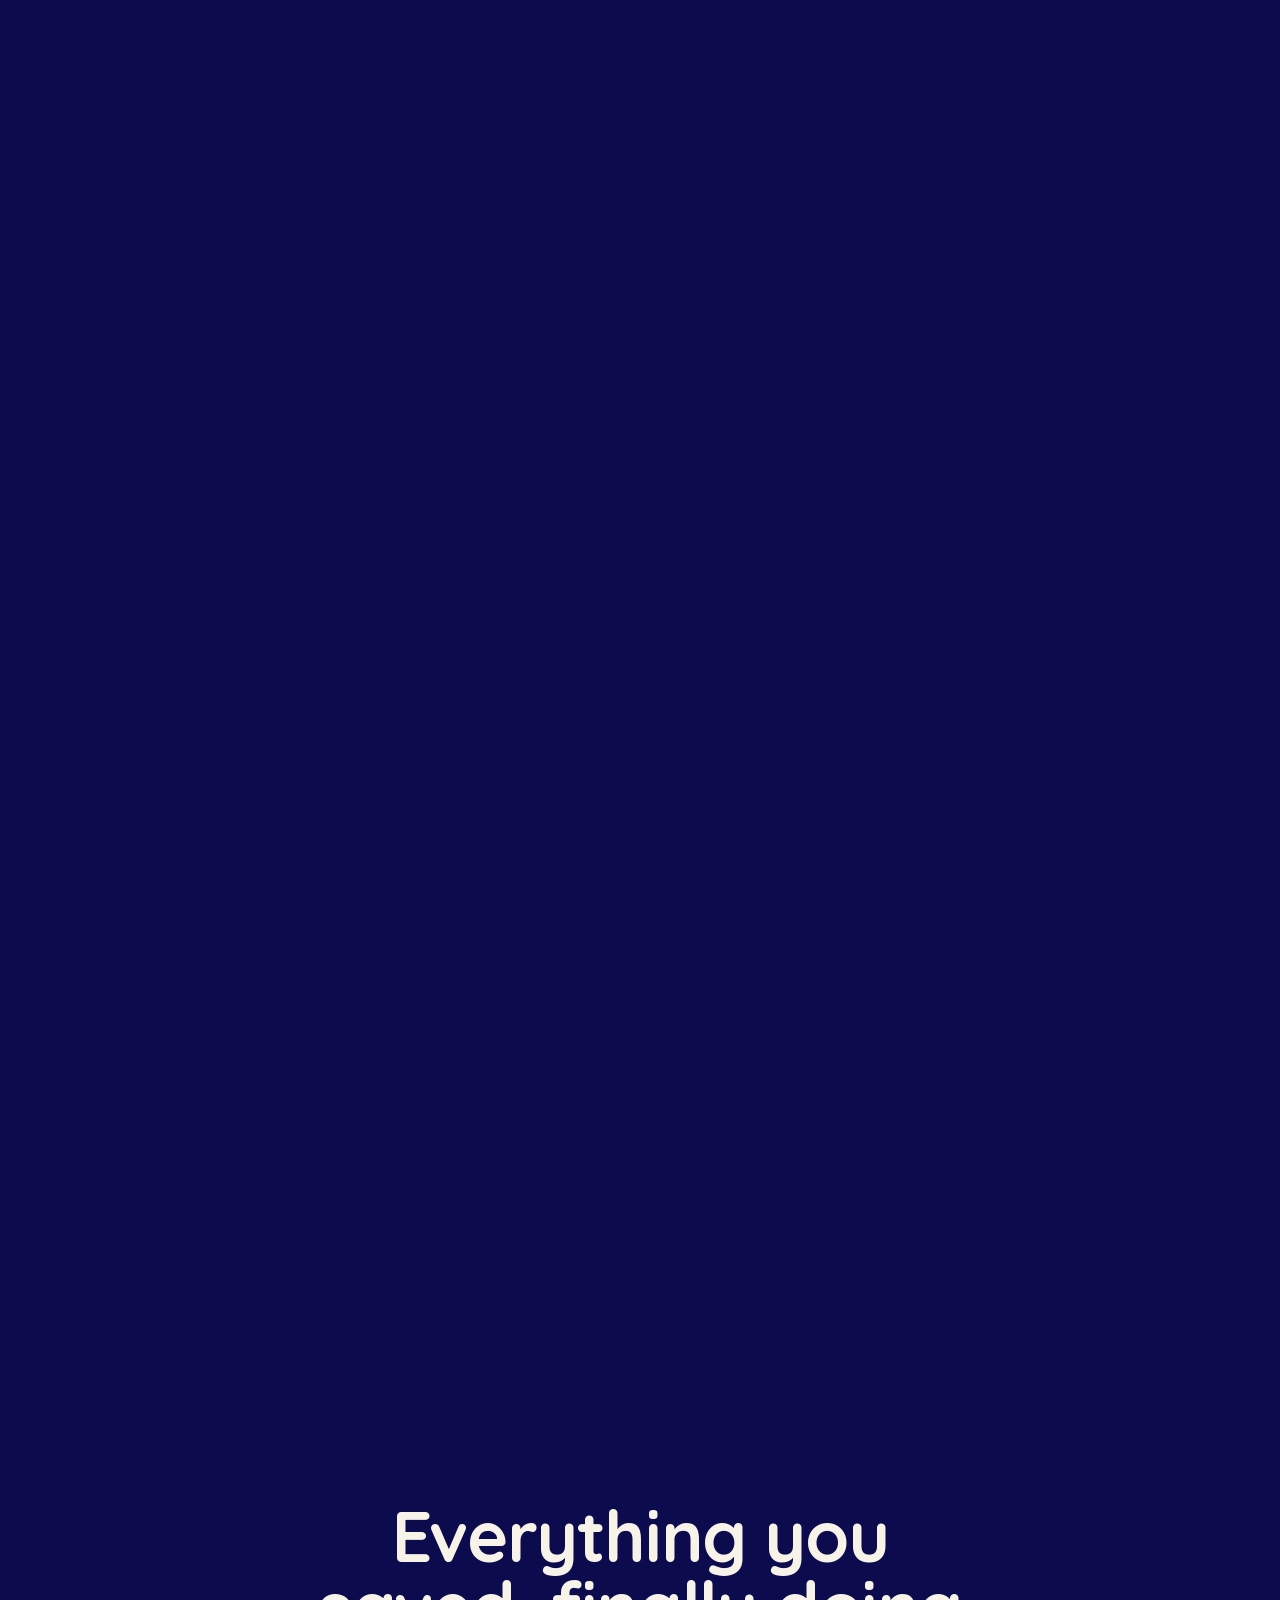
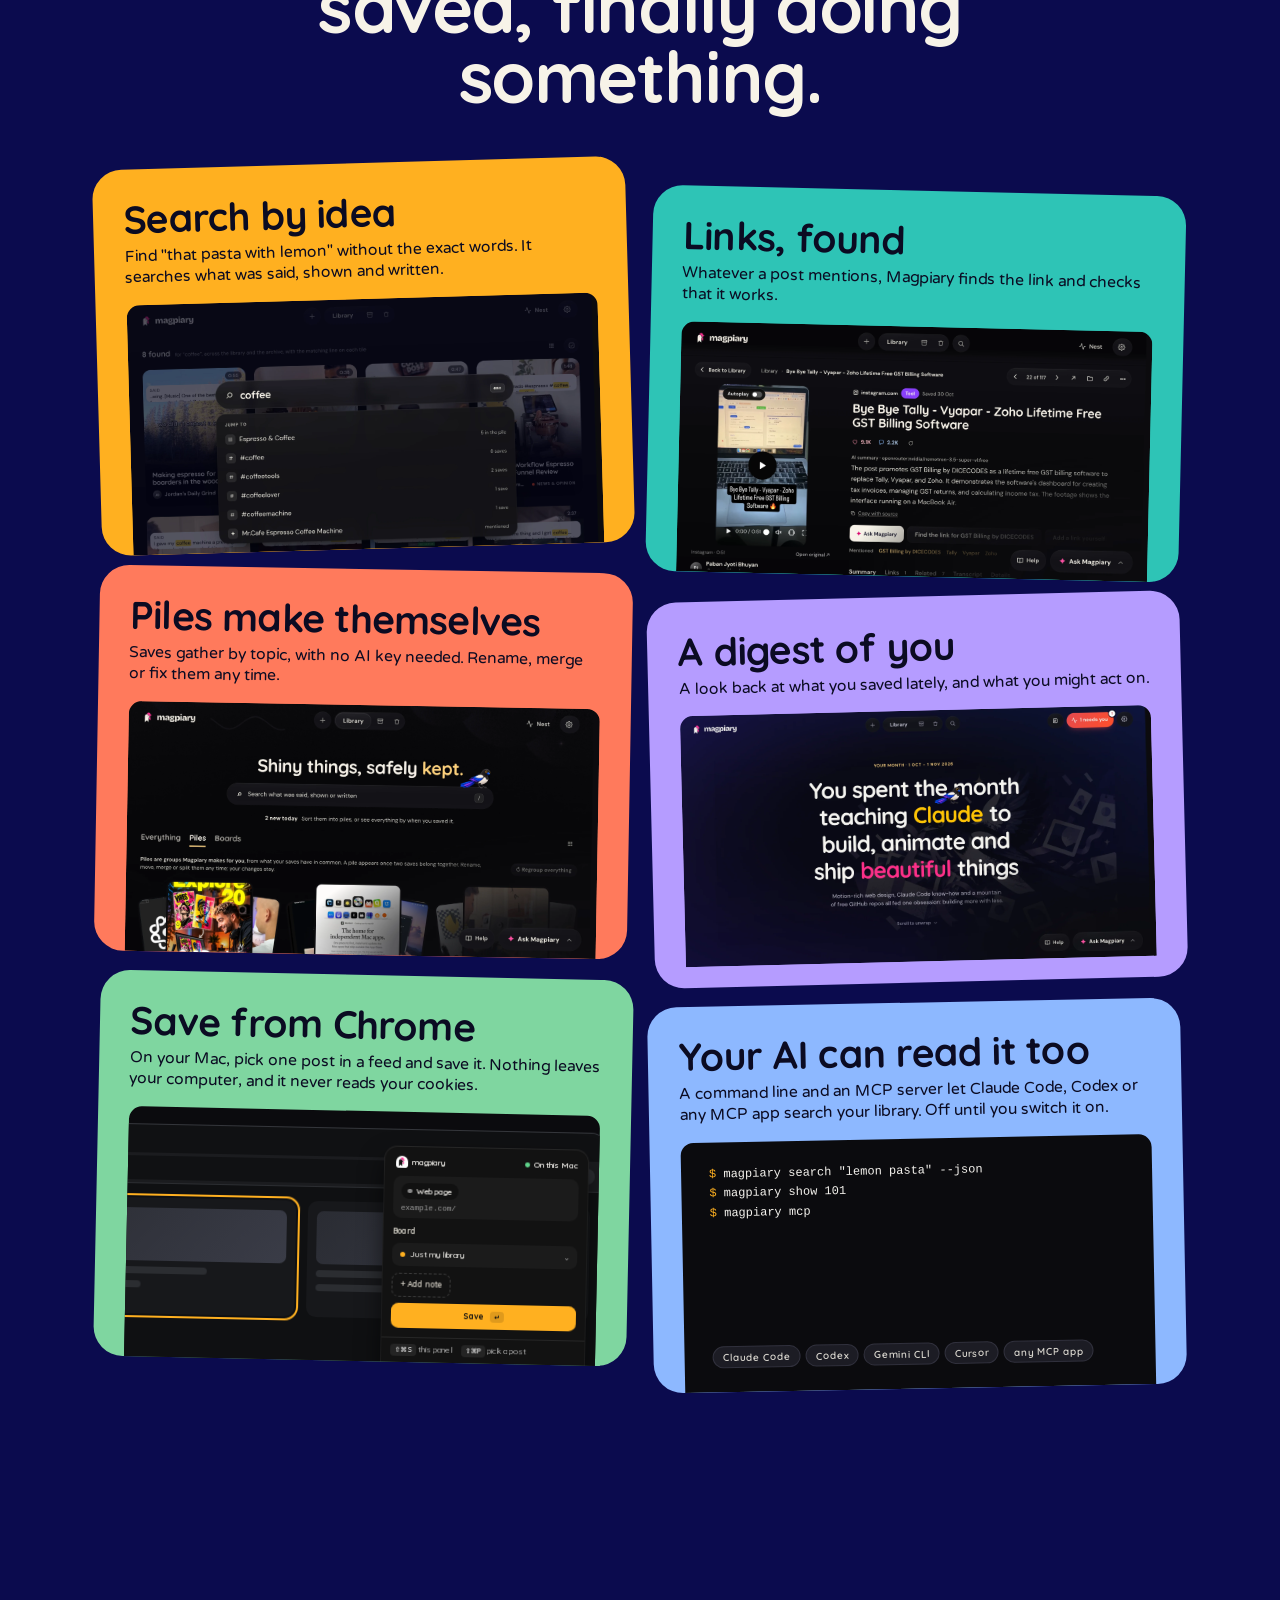
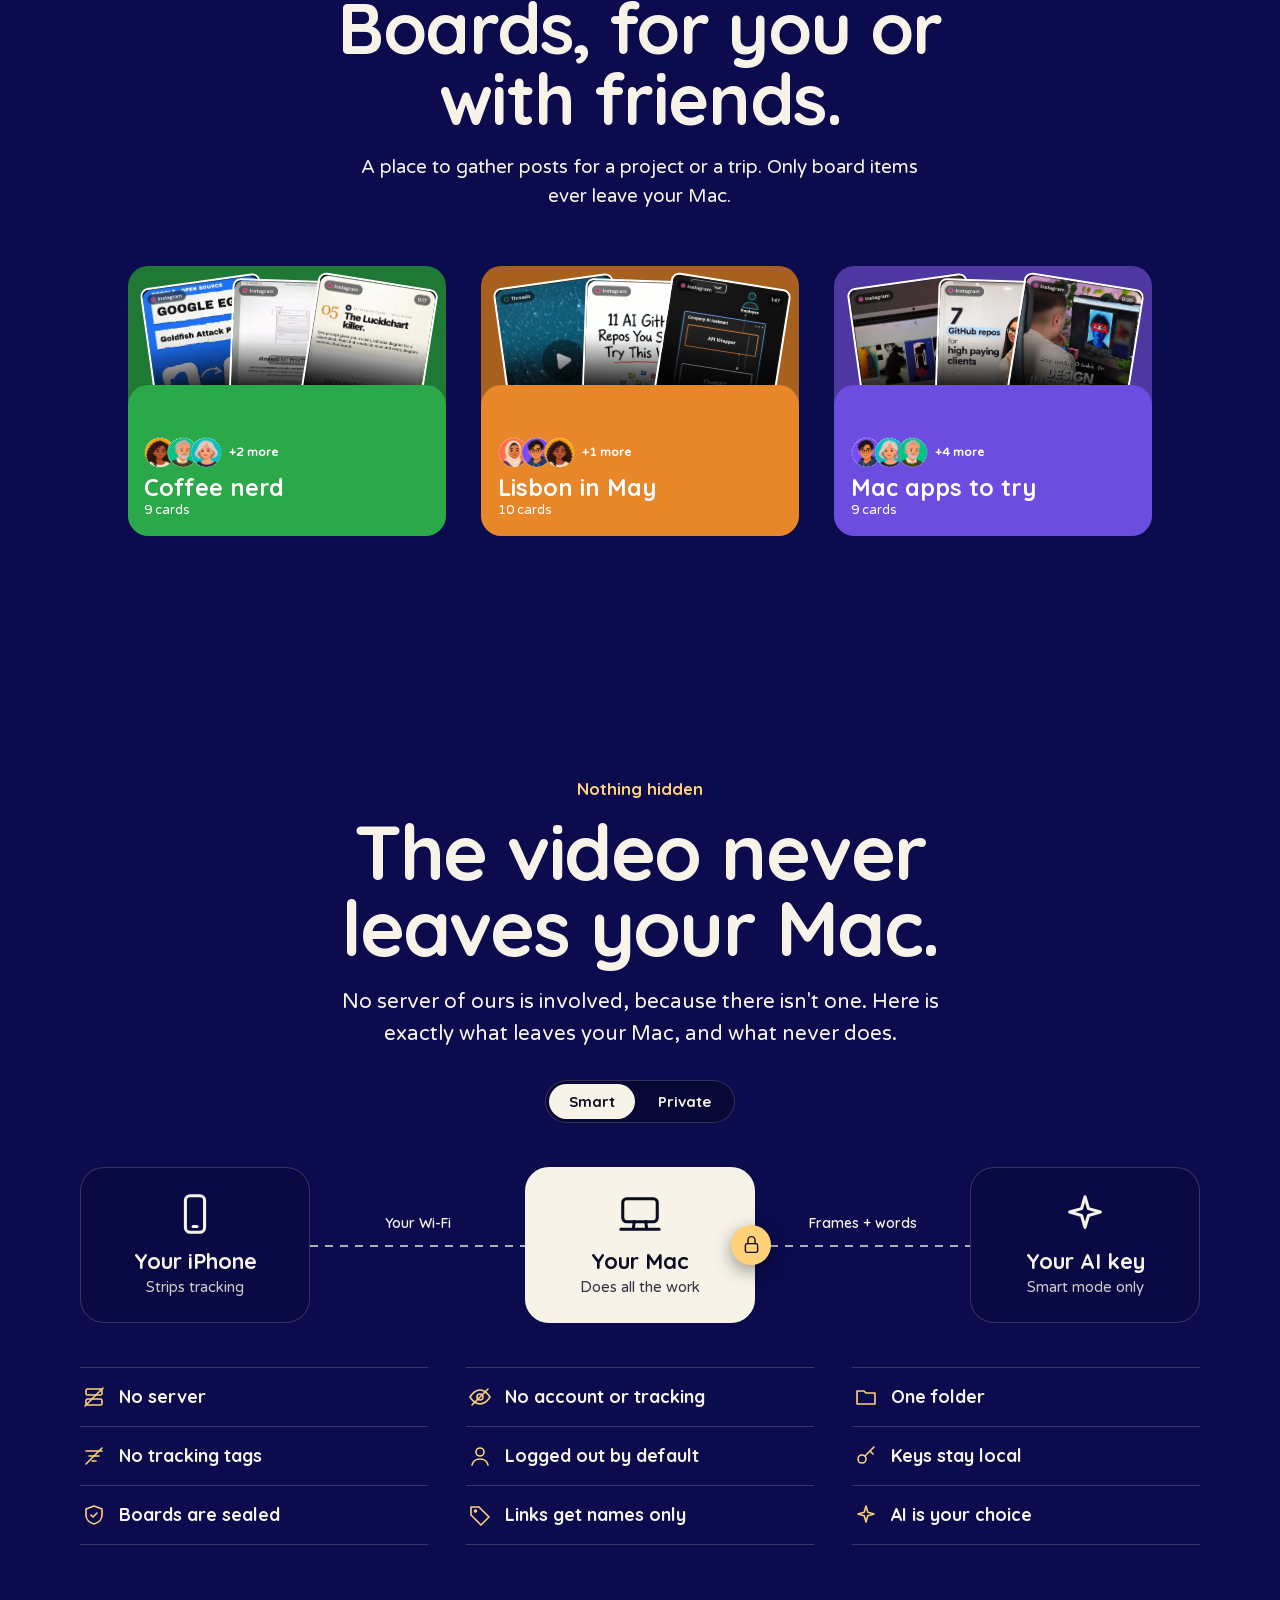
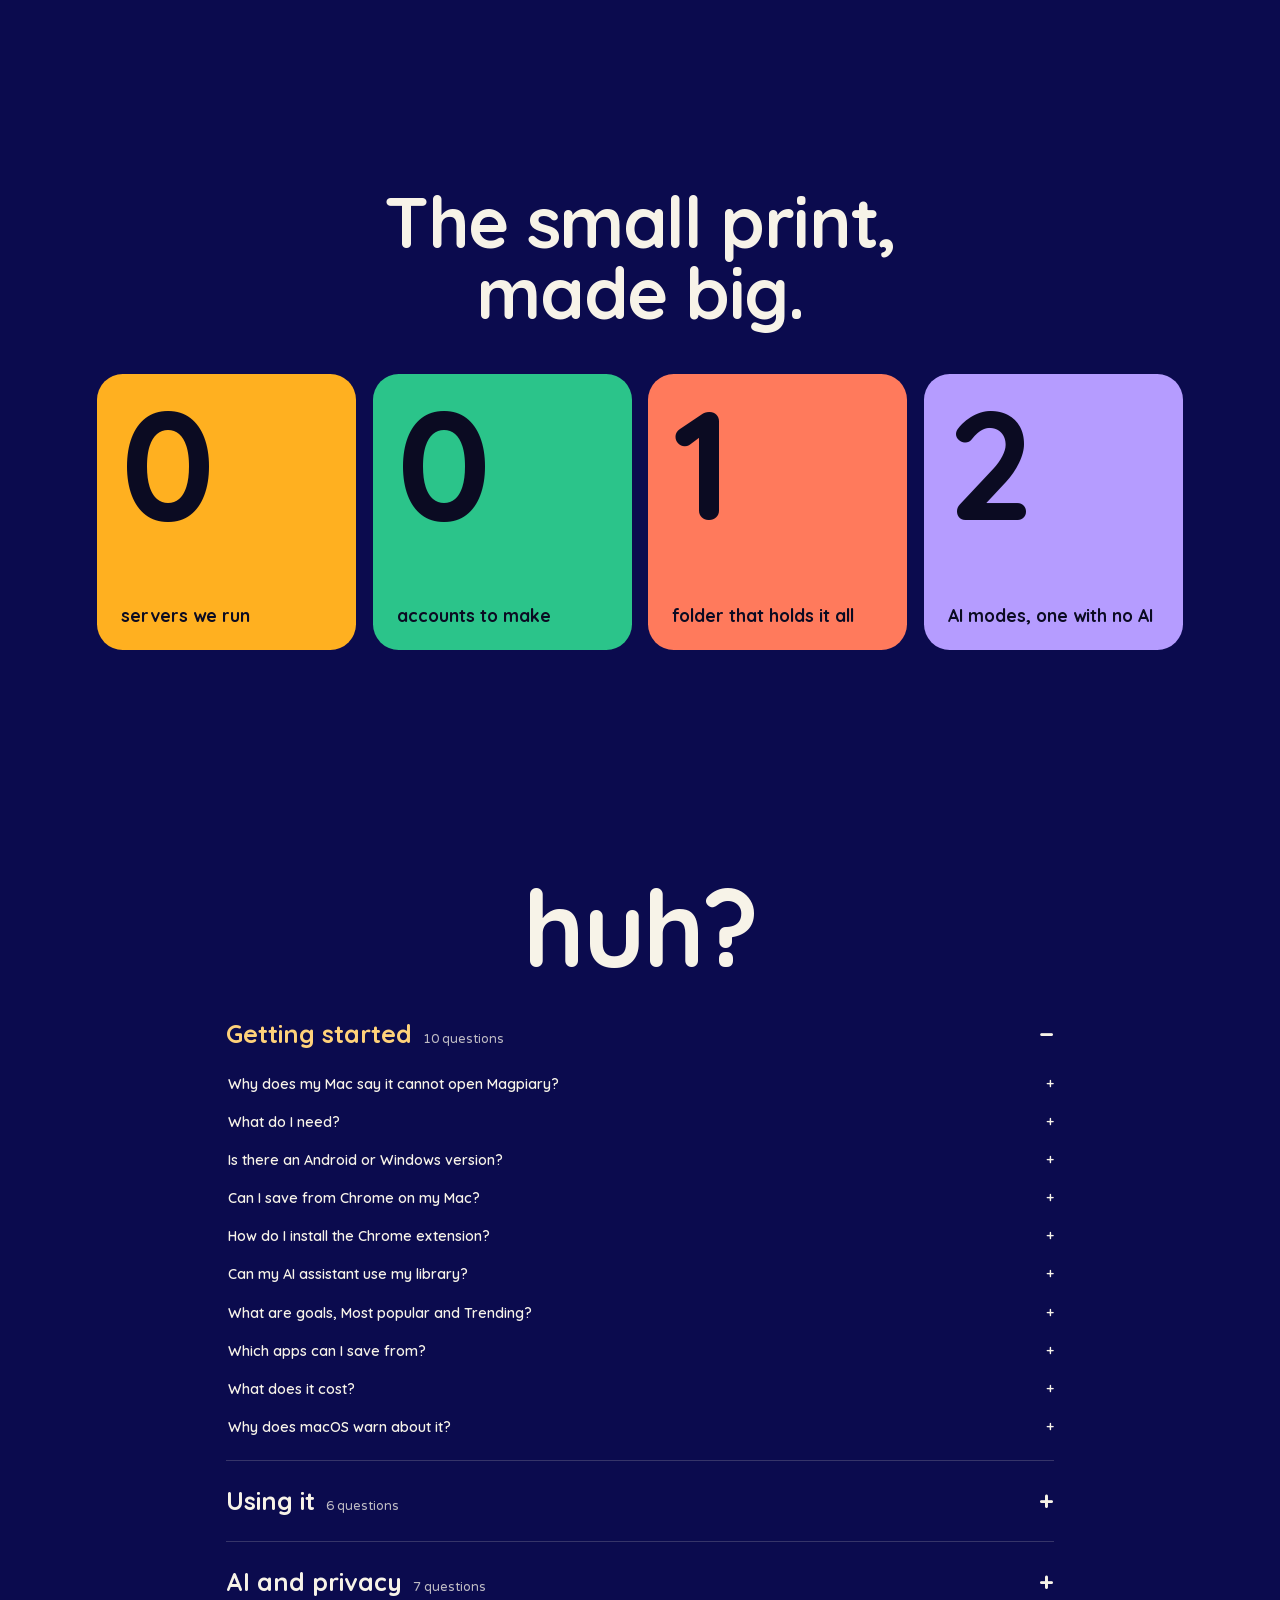
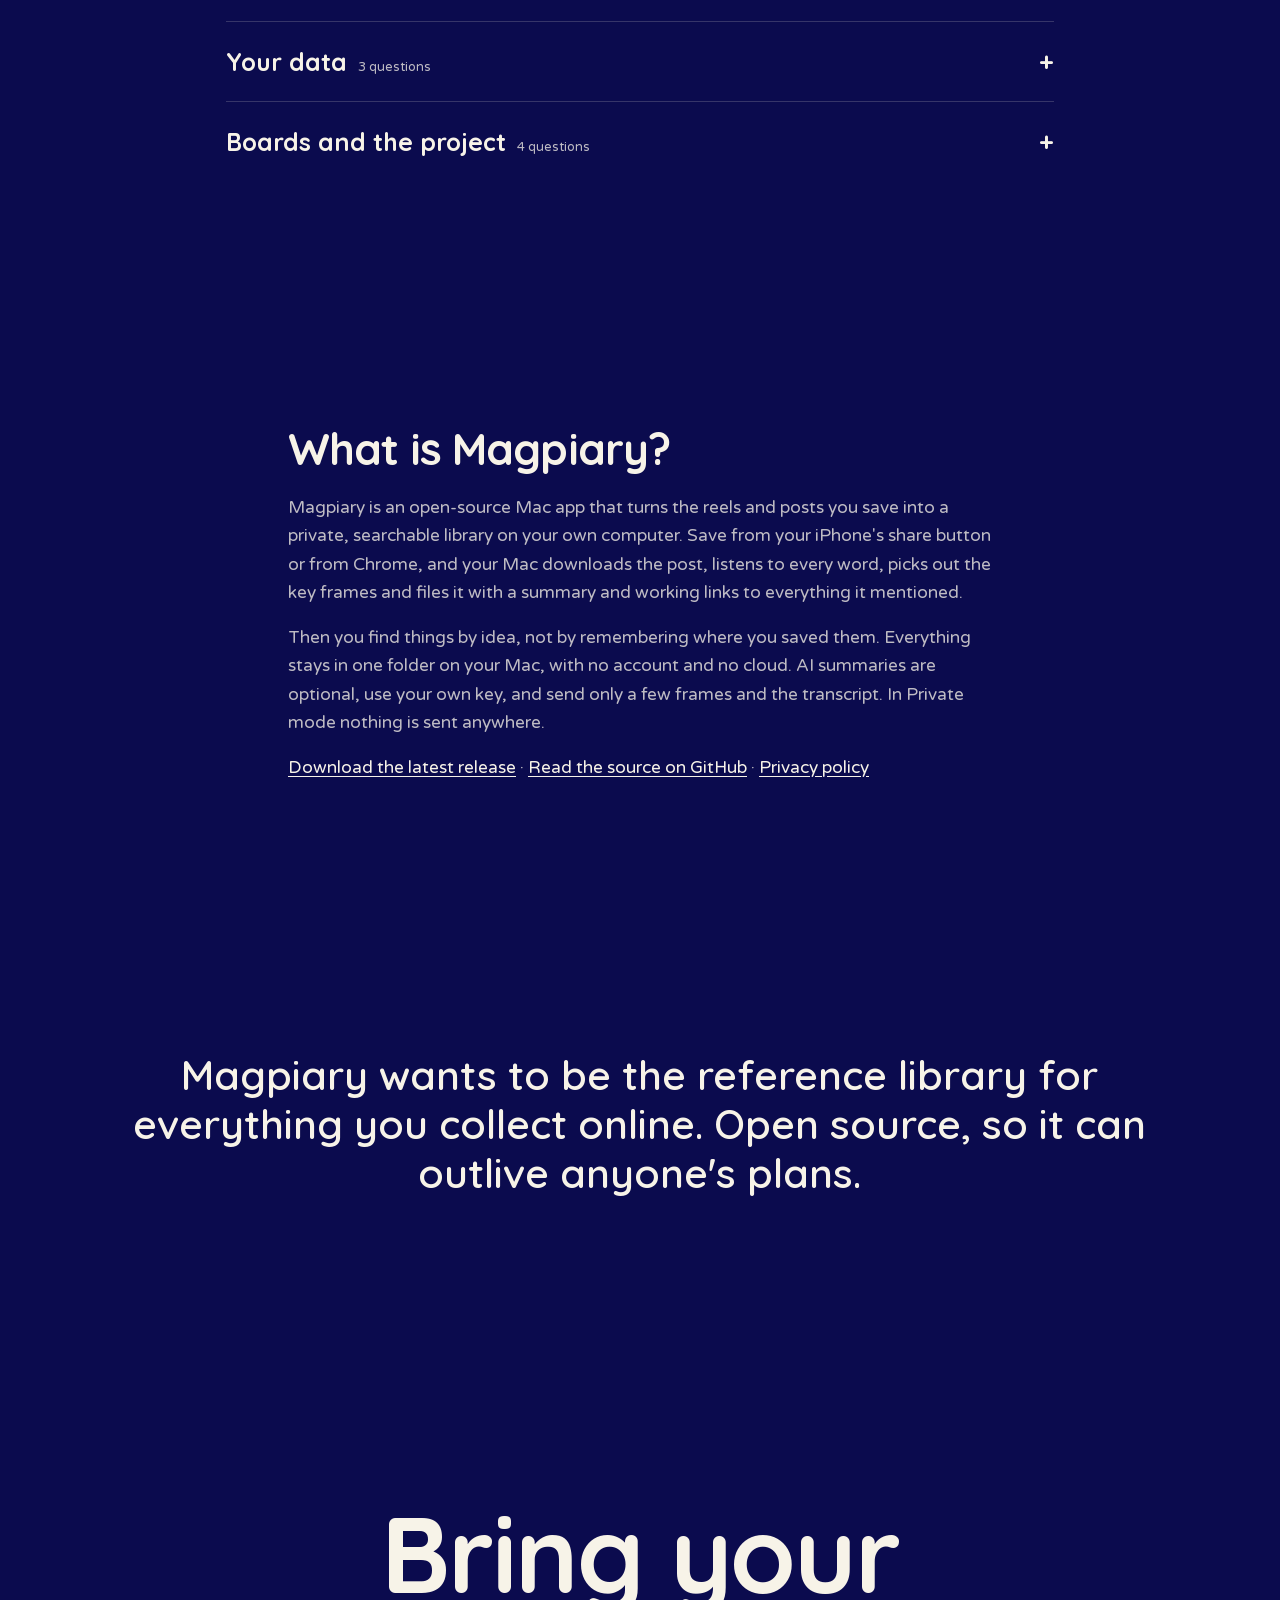
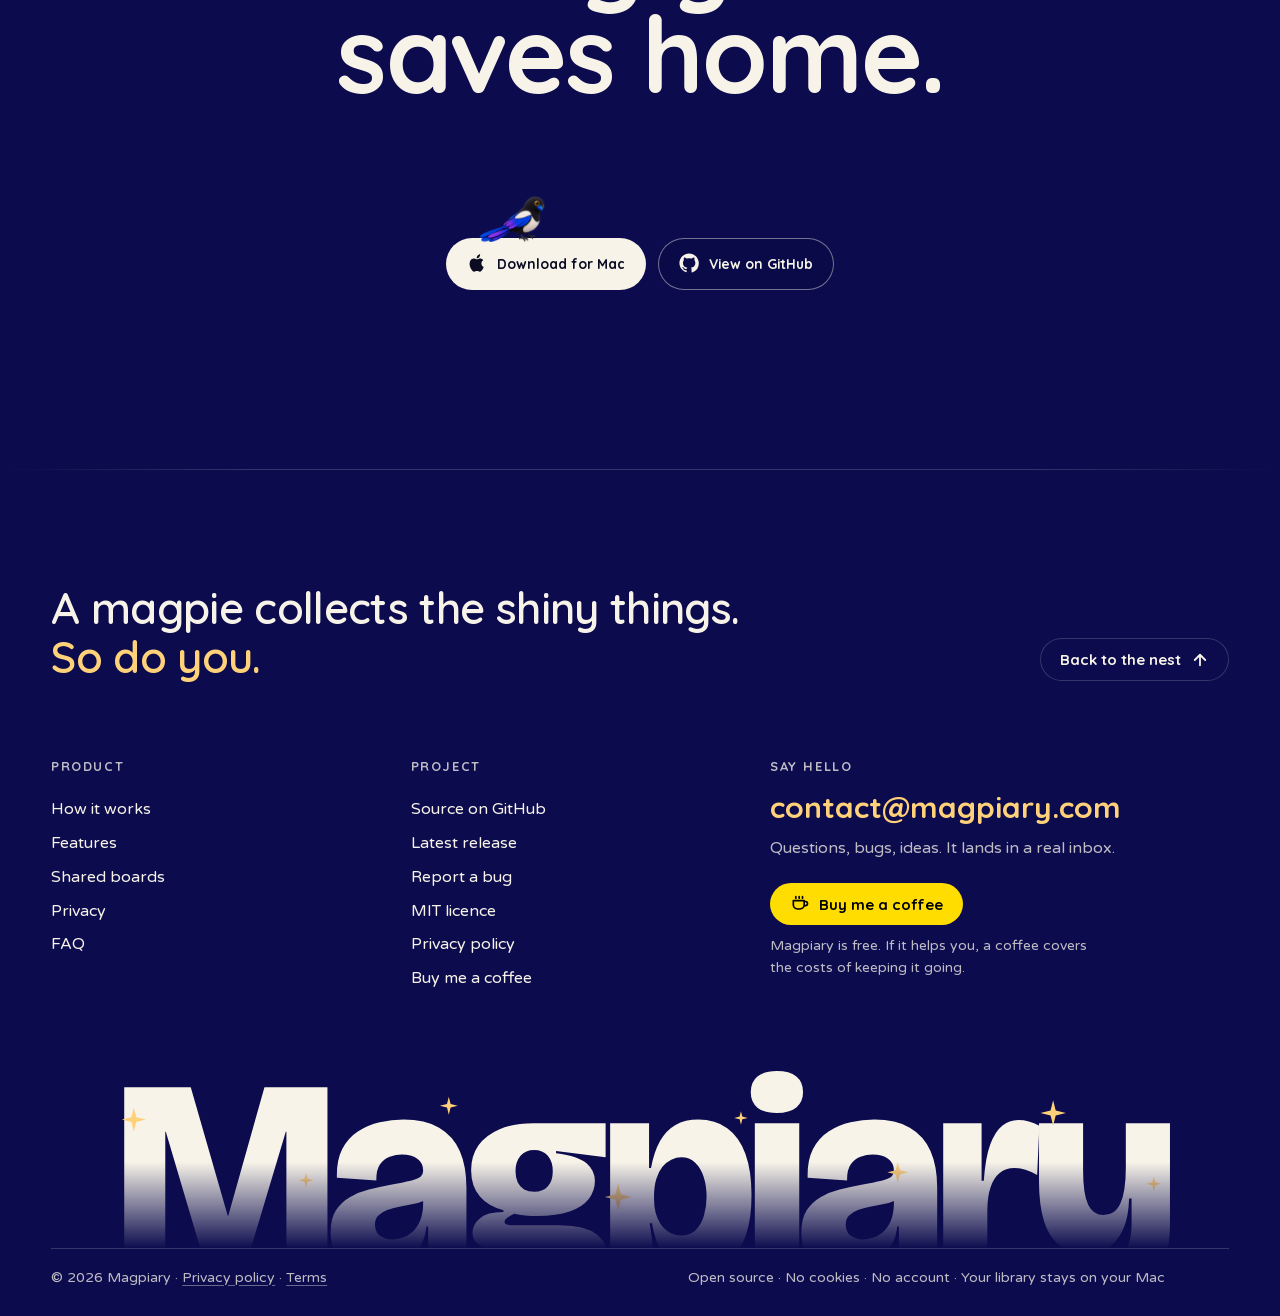
==== commit a10ddaf7: "Footer: Buy me a coffee link and button (plain link, no third-party script or image) Co-Authored-By:" ====
--- a/index.html
+++ b/index.html
@@ -116,8 +116,8 @@
   </div>
   <div class="ft-cols">
     <nav aria-label="Product"><h3>Product</h3><a href="#how">How it works</a><a href="#features">Features</a><a href="#boards">Shared boards</a><a href="#privacy">Privacy</a><a href="#faq">FAQ</a></nav>
-    <nav aria-label="Project"><h3>Project</h3><a href="https://github.com/magpiary/magpiary" target="_blank" rel="noopener">Source on GitHub</a><a href="https://github.com/magpiary/magpiary/releases/latest" target="_blank" rel="noopener">Latest release</a><a href="https://github.com/magpiary/magpiary/issues" target="_blank" rel="noopener">Report a bug</a><a href="https://github.com/magpiary/magpiary/blob/main/LICENSE" target="_blank" rel="noopener">MIT licence</a><a href="/privacy">Privacy policy</a></nav>
-    <div class="ft-mail"><h3>Say hello</h3><a class="ft-addr" href="mailto:contact@magpiary.com">contact@magpiary.com</a><p>Questions, bugs, ideas. It lands in a real inbox.</p></div>
+    <nav aria-label="Project"><h3>Project</h3><a href="https://github.com/magpiary/magpiary" target="_blank" rel="noopener">Source on GitHub</a><a href="https://github.com/magpiary/magpiary/releases/latest" target="_blank" rel="noopener">Latest release</a><a href="https://github.com/magpiary/magpiary/issues" target="_blank" rel="noopener">Report a bug</a><a href="https://github.com/magpiary/magpiary/blob/main/LICENSE" target="_blank" rel="noopener">MIT licence</a><a href="/privacy">Privacy policy</a><a href="https://www.buymeacoffee.com/magpiary" target="_blank" rel="noopener">Buy me a coffee</a></nav>
+    <div class="ft-mail"><h3>Say hello</h3><a class="ft-addr" href="mailto:contact@magpiary.com">contact@magpiary.com</a><p>Questions, bugs, ideas. It lands in a real inbox.</p><a class="ft-bmc" href="https://www.buymeacoffee.com/magpiary" target="_blank" rel="noopener"><svg viewBox="0 0 24 24" aria-hidden="true"><path d="M4 8h13v5a5 5 0 0 1-5 5H9a5 5 0 0 1-5-5zM17 9h1.5a2.5 2.5 0 0 1 0 5H17M7 3v2M11 3v2M15 3v2" fill="none" stroke="currentColor" stroke-width="2" stroke-linecap="round" stroke-linejoin="round"/></svg>Buy me a coffee</a><p class="ft-bmcn">Magpiary is free. If it helps you, a coffee covers the costs of keeping it going.</p></div>
   </div>
   <div class="ft-word" aria-hidden="true"><span>M</span><span>a</span><span>g</span><span>p</span><span>i</span><span>a</span><span>r</span><span>y</span><i style="--x:6%;--y:22%;--s:16px;--d:0s"></i><i style="--x:21%;--y:58%;--s:10px;--d:1.3s"></i><i style="--x:33%;--y:16%;--s:12px;--d:0.6s"></i><i style="--x:47%;--y:64%;--s:18px;--d:2.1s"></i><i style="--x:58%;--y:24%;--s:9px;--d:0.9s"></i><i style="--x:71%;--y:52%;--s:14px;--d:1.7s"></i><i style="--x:84%;--y:18%;--s:17px;--d:0.3s"></i><i style="--x:93%;--y:60%;--s:10px;--d:2.4s"></i></div>
   <div class="ft-base"><span>© 2026 Magpiary · <a href="/privacy">Privacy policy</a> · <a href="/terms">Terms</a></span><span>Open source · No cookies · No account · Your library stays on your Mac</span></div>
--- a/site.css
+++ b/site.css
@@ -592,7 +592,10 @@
 html.held,html.held body{overscroll-behavior:none}
 @media (max-width:760px){
   #hero h1{font-size:clamp(42px,11.6vw,56px);line-height:1.04}
-  #hero .sub{font-size:clamp(19px,5vw,23px);line-height:1.35}
+  #hero .sub{font-size:16px;line-height:1.4;margin-right:40px}
+  .herotext #cta{display:none}
+  .herotext br.m,.herotext br.d{display:none}
+  .herotext br.s1,.herotext br.s{display:inline}
 }
 html.held,html.held body{touch-action:none}
 @media (max-width:760px){.how{min-height:100svh}}
@@ -750,6 +753,9 @@
 .ft-cols nav a:hover,.ft-addr:hover{background-size:100% 1px}
 .ft-addr{font:700 clamp(20px,2.4vw,30px) var(--head);color:#FFD27A}
 .ft-mail p{margin:10px 0 0;color:var(--mut);max-width:24em}
+.ft-bmc{display:inline-flex;align-items:center;gap:9px;margin-top:22px;background:#FFDD00;color:#000;font:700 15px var(--head);text-decoration:none;border-radius:99px;padding:11px 20px;transition:transform .3s cubic-bezier(.2,.9,.3,1.3),box-shadow .2s}
+.ft-bmc svg{width:20px;height:20px}.ft-bmc:hover{transform:translateY(-2px);box-shadow:0 8px 22px rgba(255,221,0,.28)}.ft-bmc:focus-visible{outline:2px solid var(--cream);outline-offset:3px}
+.ft-mail p.ft-bmcn{font-size:14px;margin-top:10px}
 .ft-word{position:relative;display:flex;justify-content:center;margin-top:clamp(36px,6vw,80px);font:800 clamp(64px,21.4vw,420px)/.8 'Bricolage Grotesque',sans-serif;letter-spacing:-.045em;user-select:none;white-space:nowrap;height:.66em;overflow:hidden;-webkit-mask-image:linear-gradient(#000 52%,transparent 100%);mask-image:linear-gradient(#000 52%,transparent 100%)}
 .ft-word span{display:inline-block;color:var(--cream);transition:transform .5s cubic-bezier(.2,.9,.3,1.4),color .3s}
 .ft-word i{position:absolute;left:var(--x);top:var(--y);width:calc(var(--s)*1.5);height:calc(var(--s)*1.5);background:#FFD27A;clip-path:polygon(50% 0,60% 40%,100% 50%,60% 60%,50% 100%,40% 60%,0 50%,40% 40%);filter:drop-shadow(0 0 8px #FFD27A);animation:ftwink 3.2s ease-in-out var(--d) infinite}
@@ -786,25 +792,33 @@
 .ft-base a{text-decoration:underline;text-underline-offset:3px;text-decoration-color:rgba(247,243,232,.4)}.ft-base a:hover{text-decoration-color:currentColor}
 
 br.s,br.s1{display:none}
+/* hero, phones and tablets (up to 900px): everything left-aligned, smaller subline (5 Nov) */
+@media (max-width:900px){
+  .herotext{align-items:flex-start;text-align:left}
+  .herotext #cta .ctawrap{align-items:flex-start}
+  .herotext #cta .ctas{justify-content:flex-start}
+  .herotext .ctanote{text-align:left}
+}
 /* hero split (5 Nov): desktop only. Headline on the left (two lines), subline and buttons on the right. Phones keep the centred layout. */
 @media (min-width:901px){
   .hero{--wintop:58svh}
-  .herotext{--hf:clamp(34px,min(5.6vw,8svh),120px);display:grid;grid-template-columns:minmax(0,1.5fr) minmax(0,1fr);grid-template-rows:auto auto;align-content:center;align-items:stretch;column-gap:clamp(28px,4vw,72px);row-gap:clamp(10px,2svh,22px);text-align:left;max-width:min(1380px,92vw);margin:0 auto;padding:0 0 calc(clamp(36px,9svh,96px) + 20px)}
+  .herotext{--hw:min(80vw,129svh);--hf:clamp(30px,calc(var(--hw)*.0607),120px);display:grid;grid-template-columns:max-content minmax(0,calc(var(--hw)*.40));justify-content:center;grid-template-rows:auto auto;align-content:center;align-items:stretch;column-gap:clamp(60px,var(--hf),120px);row-gap:clamp(10px,2svh,22px);text-align:left;max-width:var(--hw);margin:0 auto;padding:0 0 calc(clamp(36px,9svh,96px) + 20px)}
   .herotext h1{grid-row:1 / span 2;align-self:center;font-size:var(--hf);line-height:1.04;margin:0;white-space:nowrap}
   .herotext br.m{display:none}
   .herotext br.s1{display:inline}
   .herotext .dot{display:none}
   .herotext br.d{display:none}
   .herotext br.s{display:inline}
-  .herotext .sub{grid-column:2;align-self:end;margin:0;max-width:30em}
+  .herotext .sub{grid-column:2;align-self:end;margin:0;max-width:30em;font-size:clamp(15px,calc(var(--hw)*.0193),28px)}
   .herotext #cta{grid-column:2;align-self:end;margin-bottom:calc(var(--hf) * .205)}
   .herotext #cta .ctawrap{align-items:flex-start}
   .herotext #cta .ctas{justify-content:flex-start}
   .herotext #cta .btn{white-space:nowrap}
   .layers .fl:nth-child(5){top:47% !important}
   .layers .fl:nth-child(4){top:9% !important}
-  .layers .fl:nth-child(1){left:38% !important;top:19% !important}
 }
+/* hero split: on the narrowest desktop windows the text pair fills the window, so the two icons move above it */
+@media (min-width:901px) and (max-width:1099px){.layers .fl:nth-child(1){left:22% !important;top:1.5% !important}.layers .fl:nth-child(4){top:1% !important}}
 /* plain-text summary for readers and search engines */
 .about{max-width:760px;margin:auto}.about h2{font:700 clamp(28px,3.4vw,44px)/1.15 var(--head);margin:0 0 20px}
 .about p{font:400 clamp(16px,1.35vw,19px)/1.65 var(--body);color:var(--mut);margin:0 0 16px}
